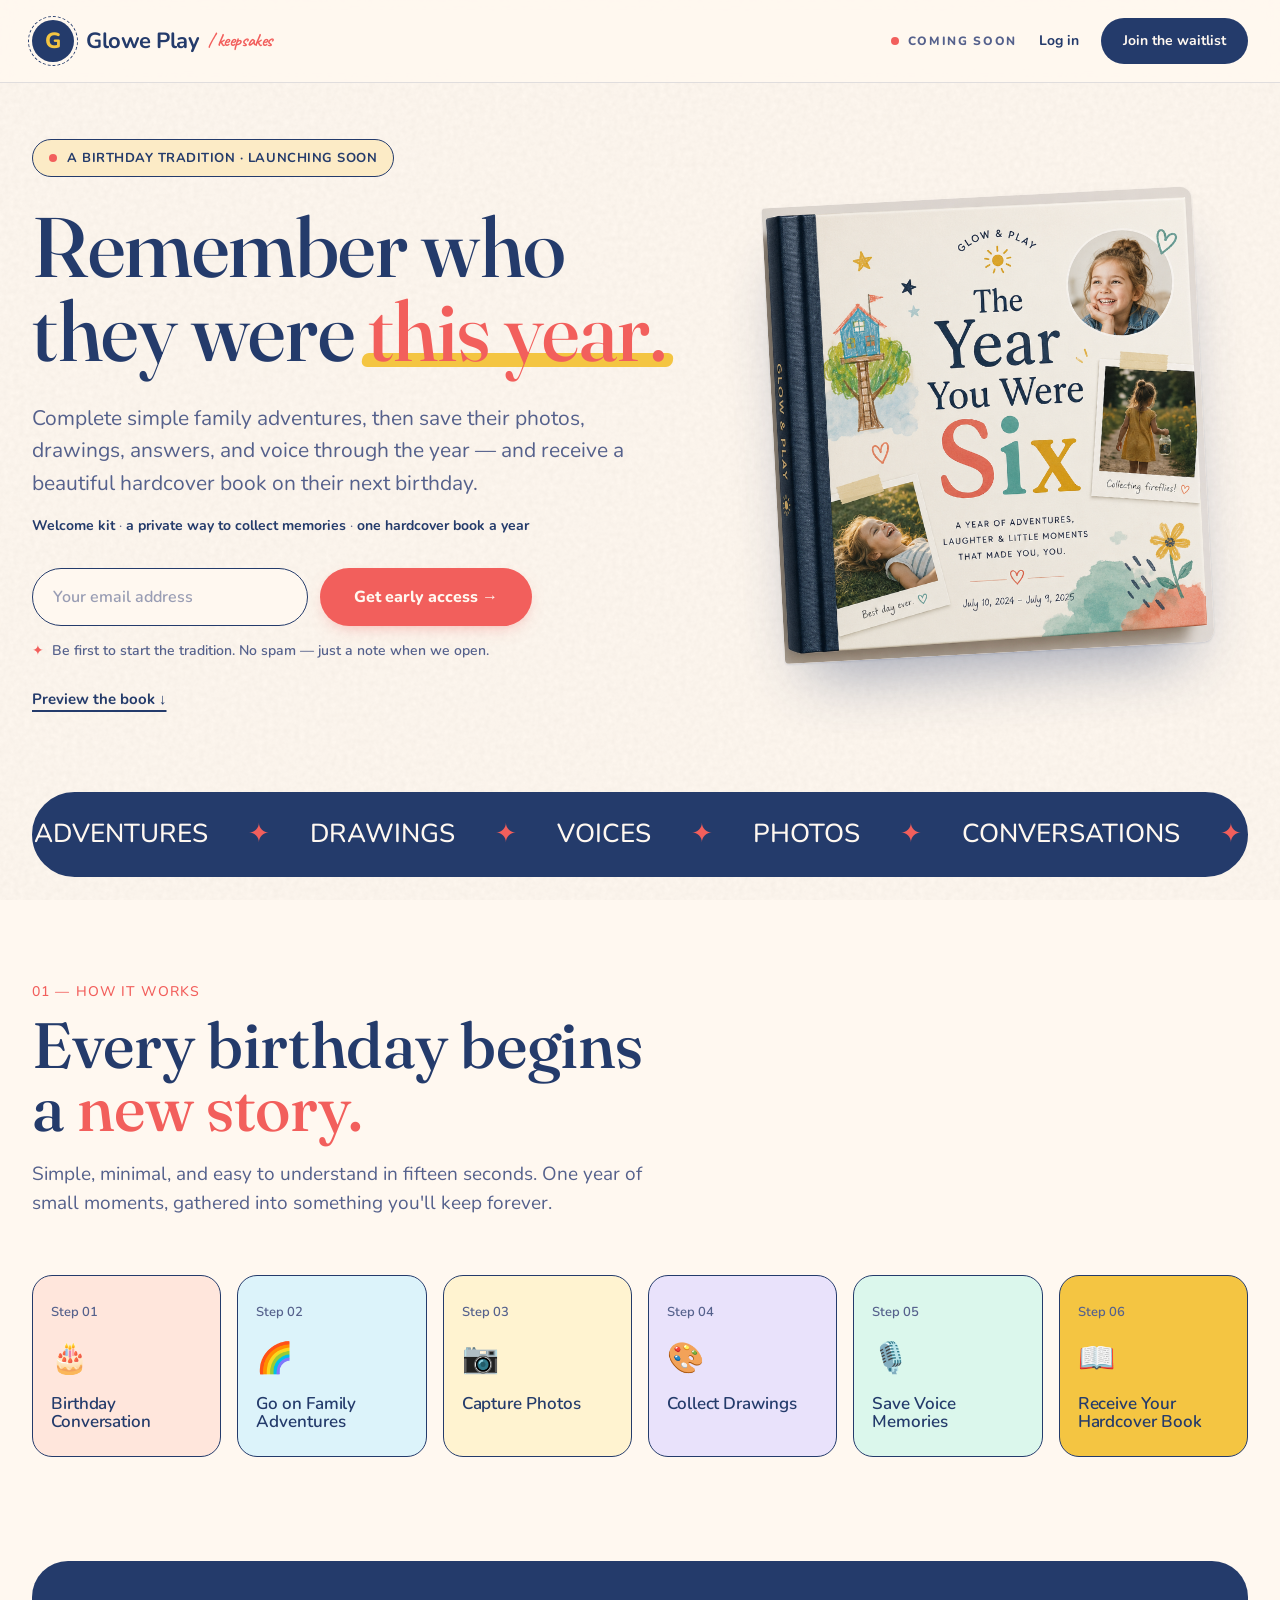
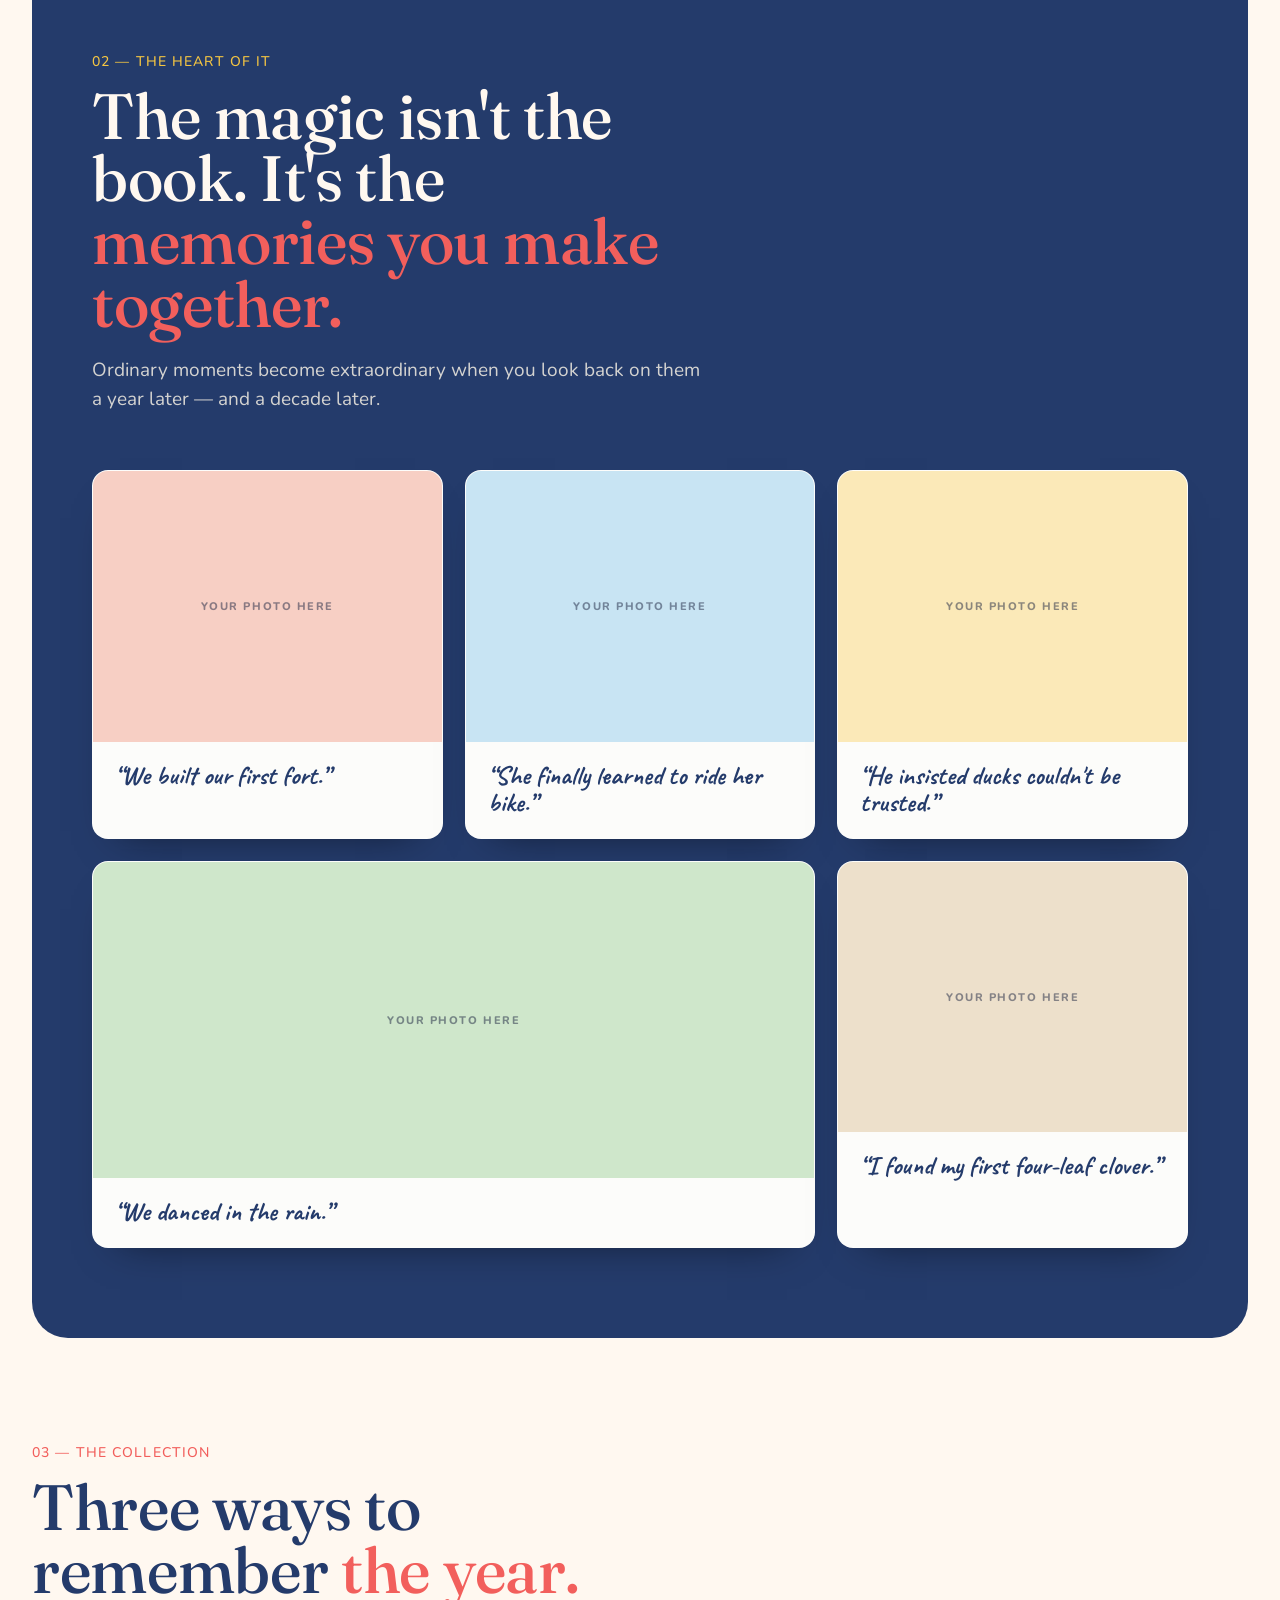
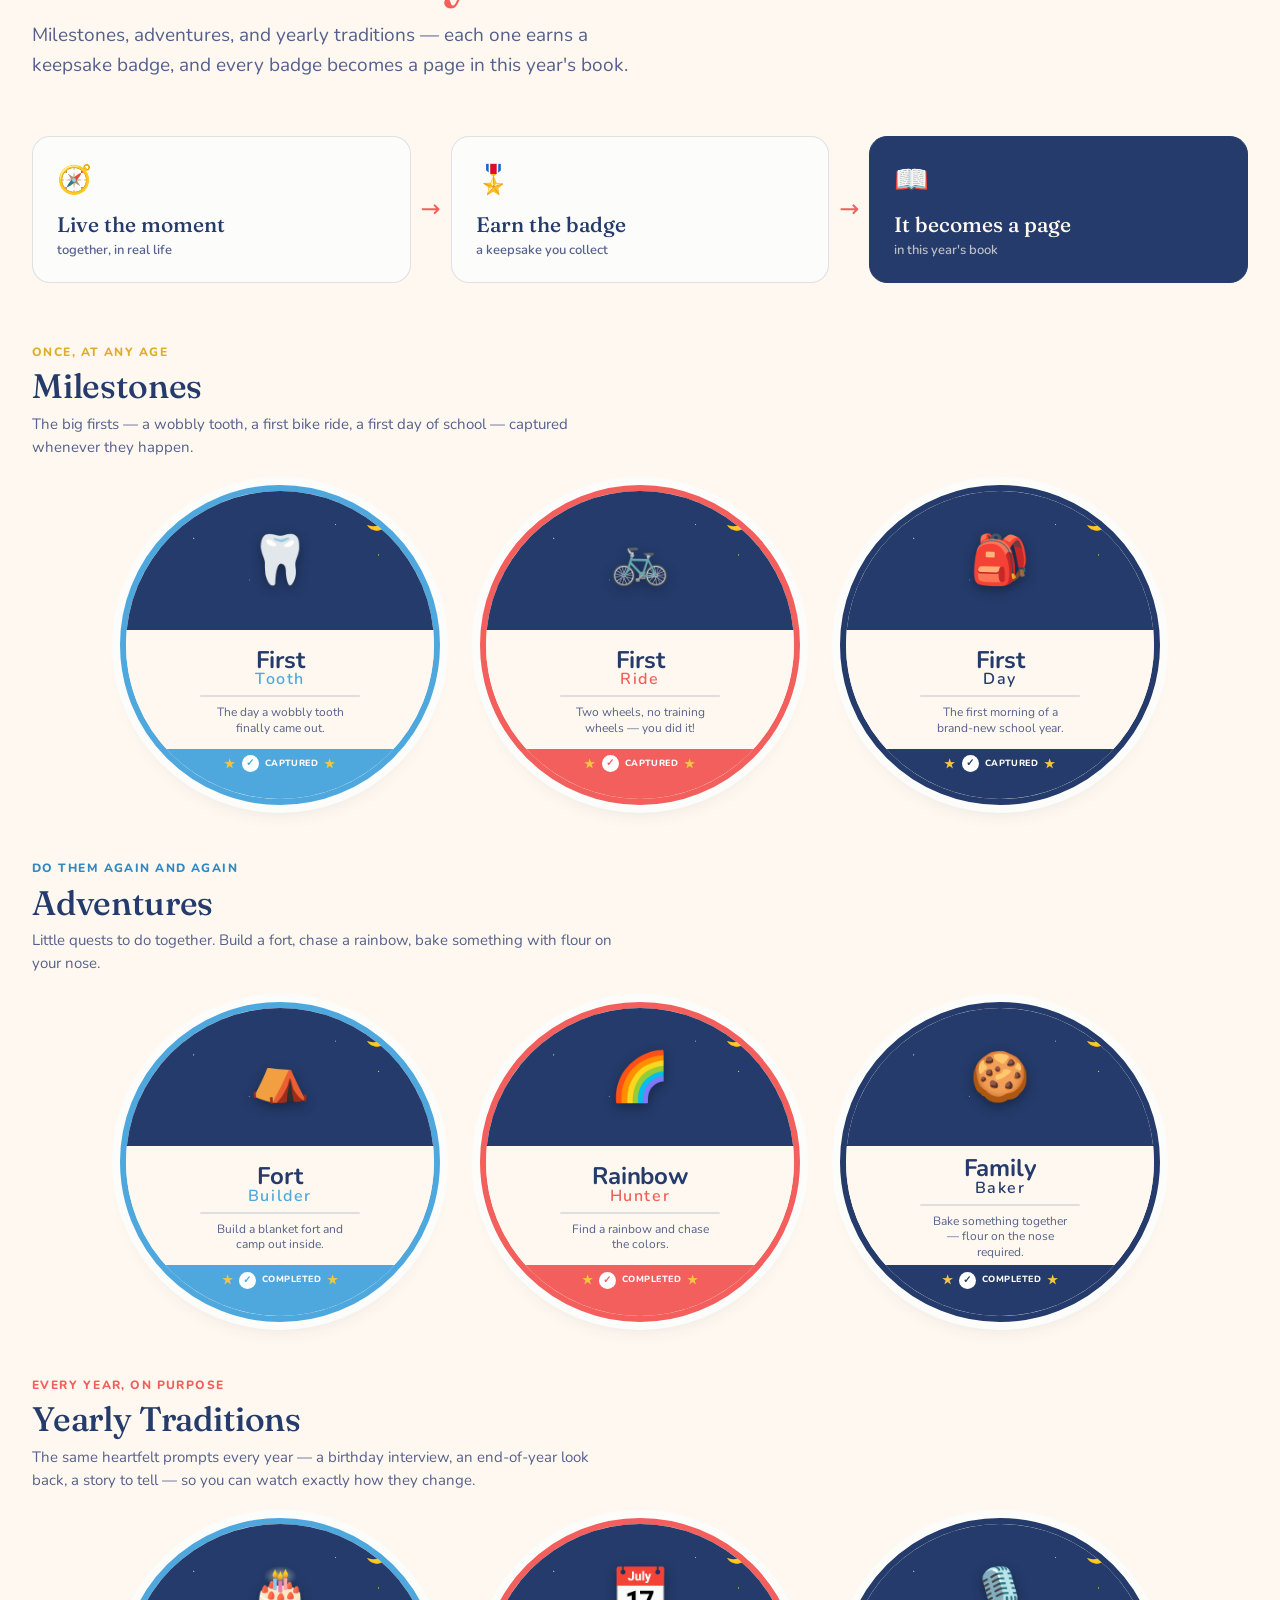
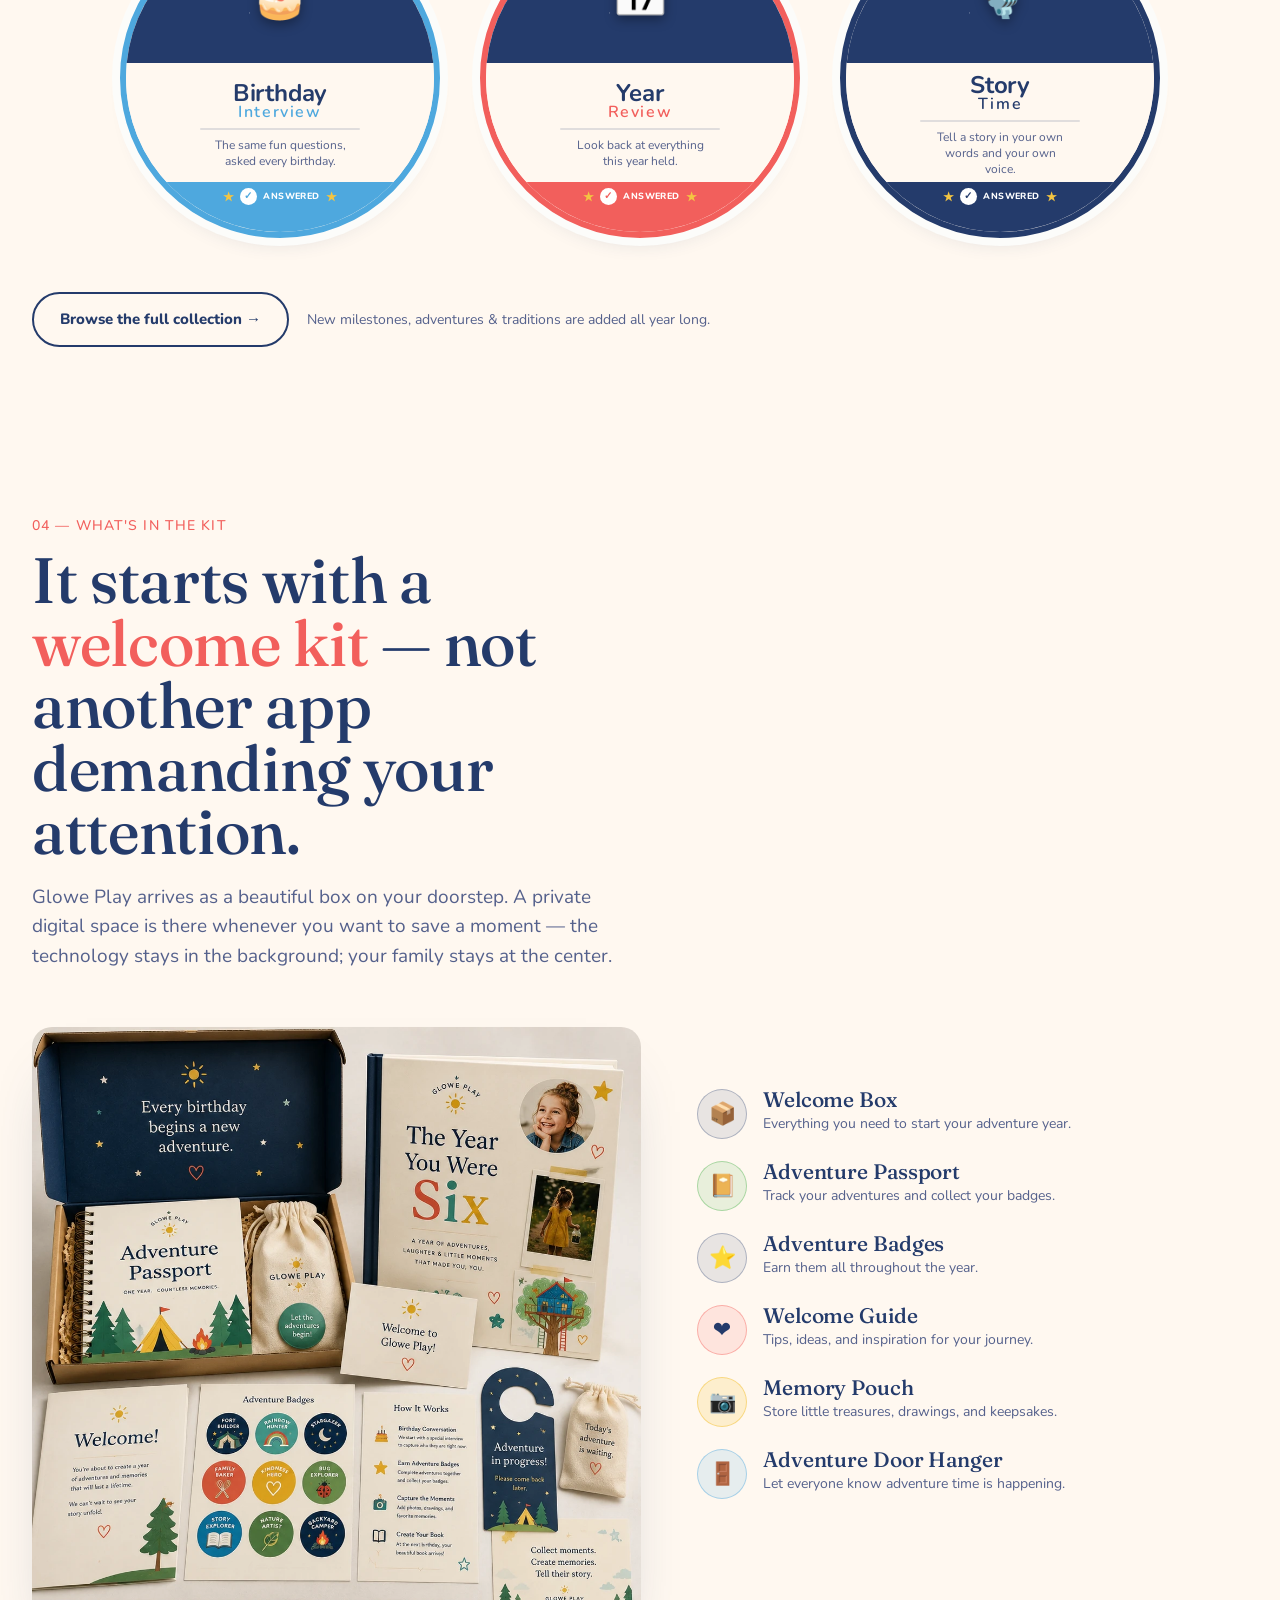
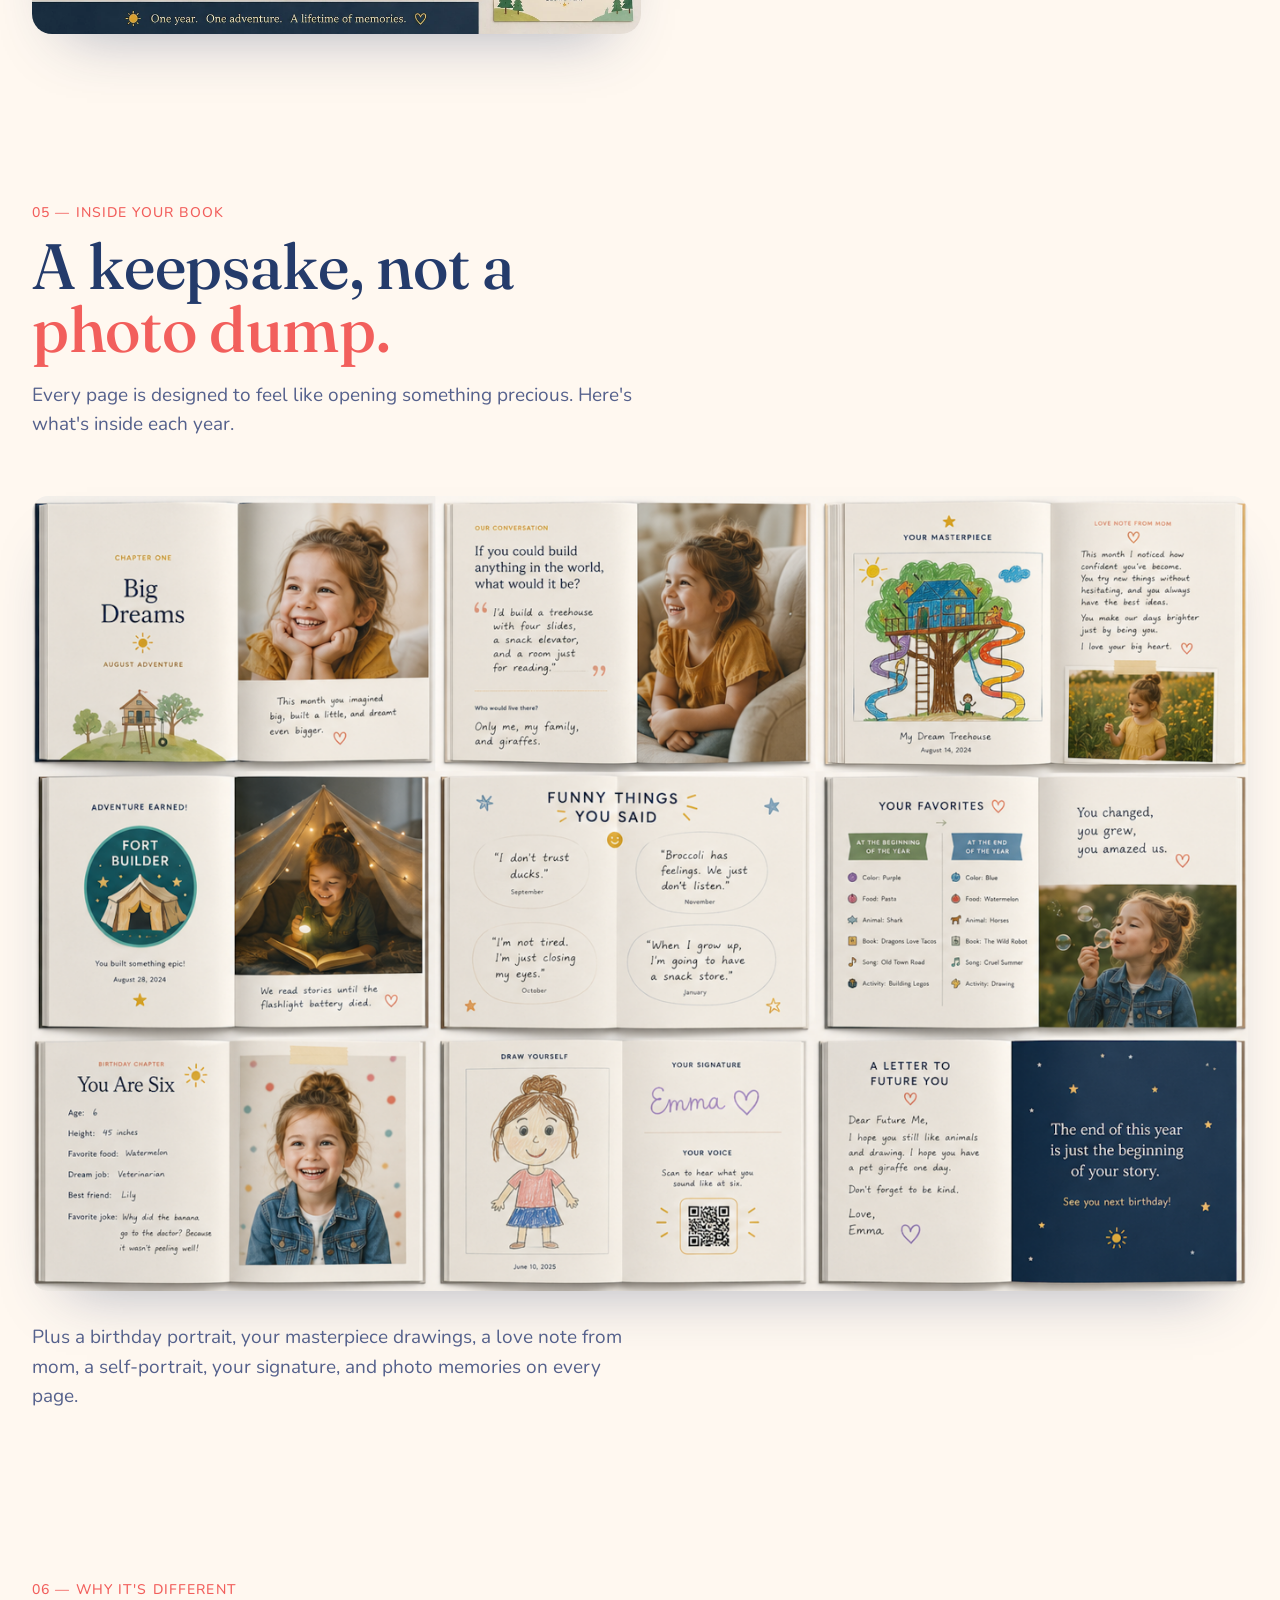
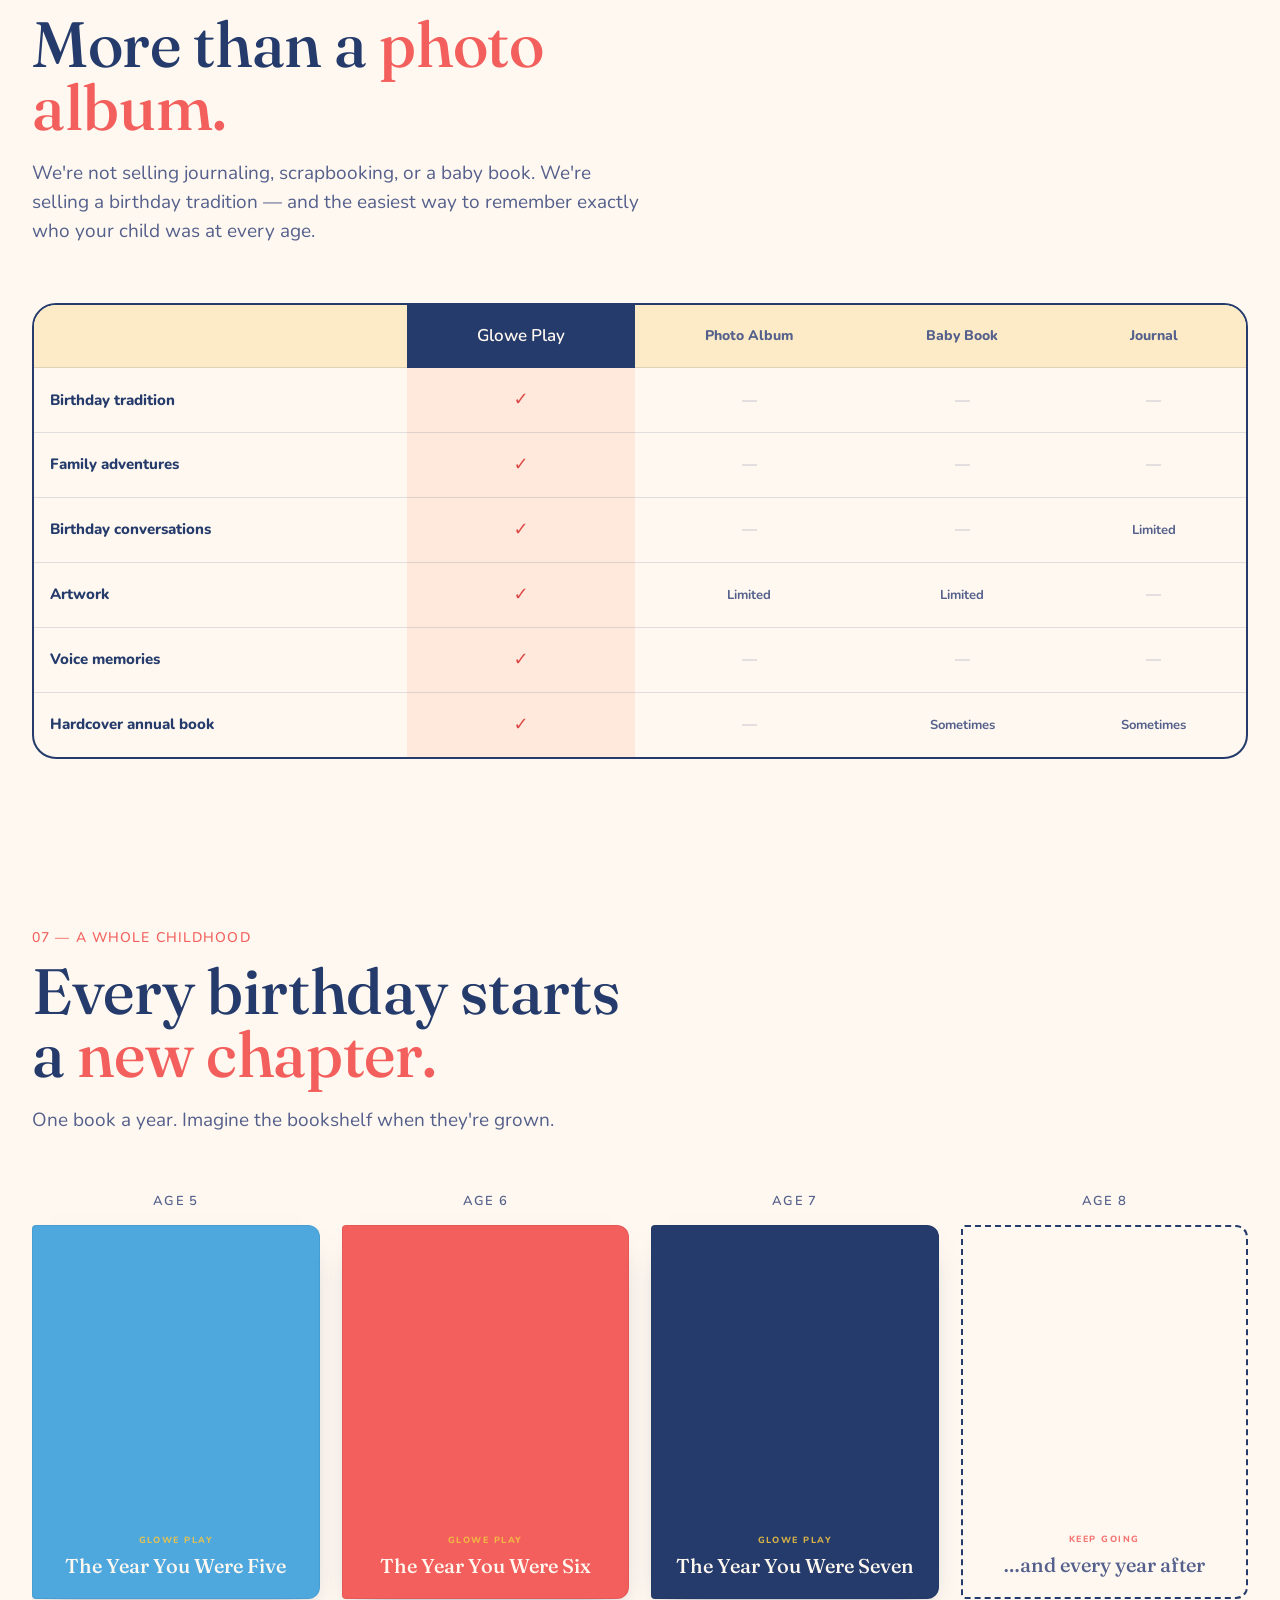
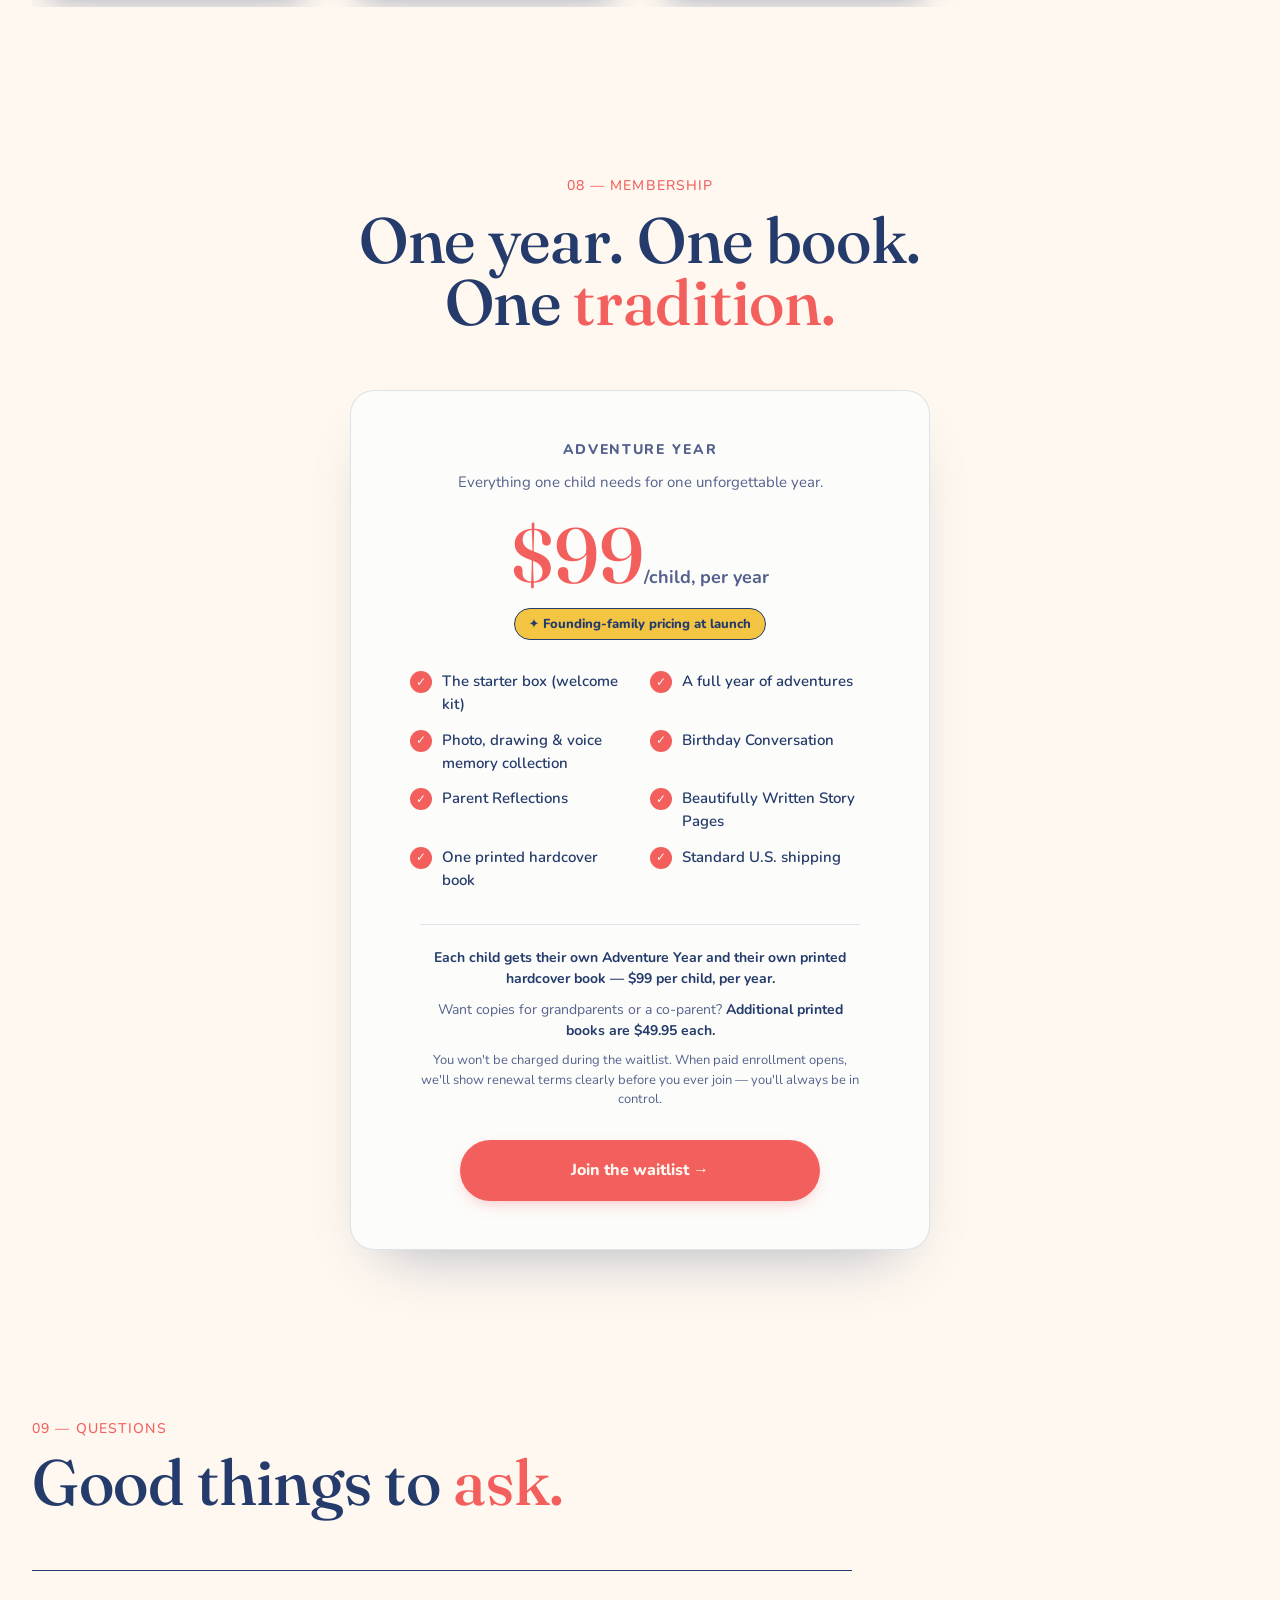
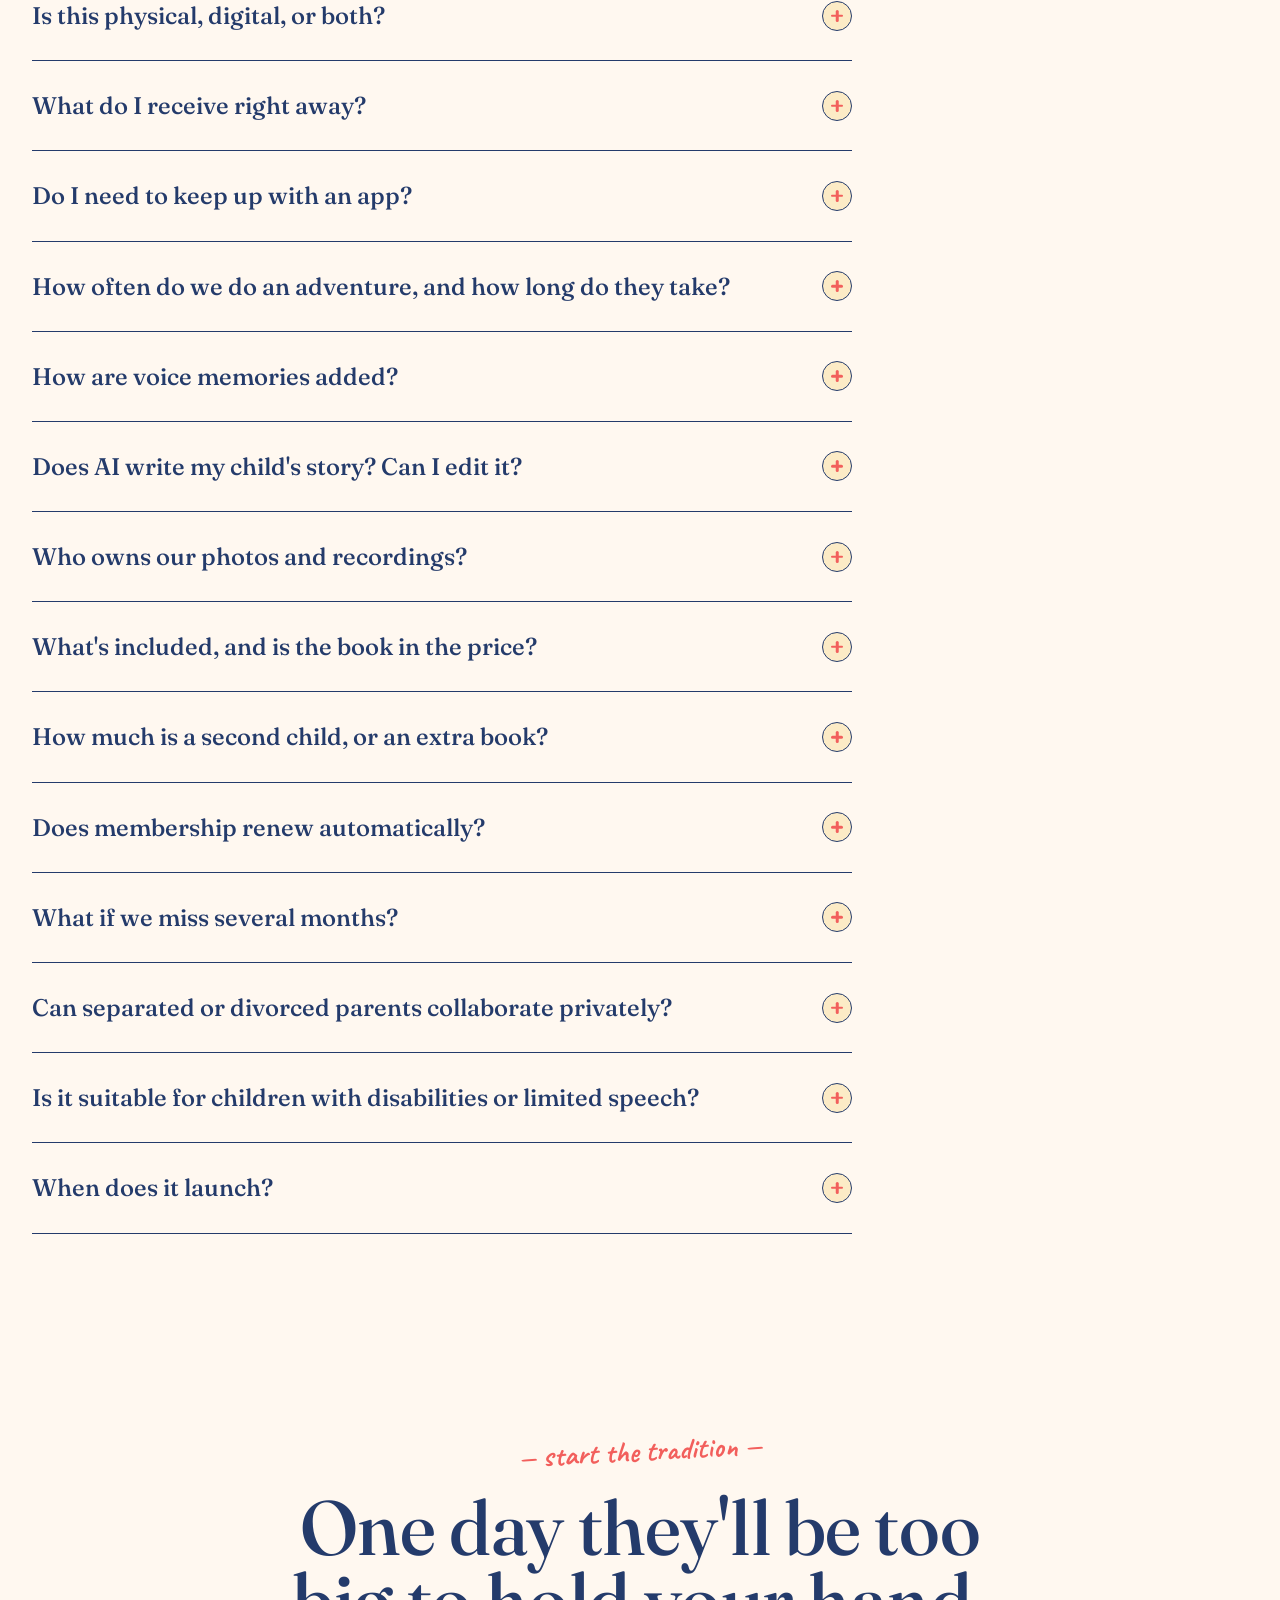
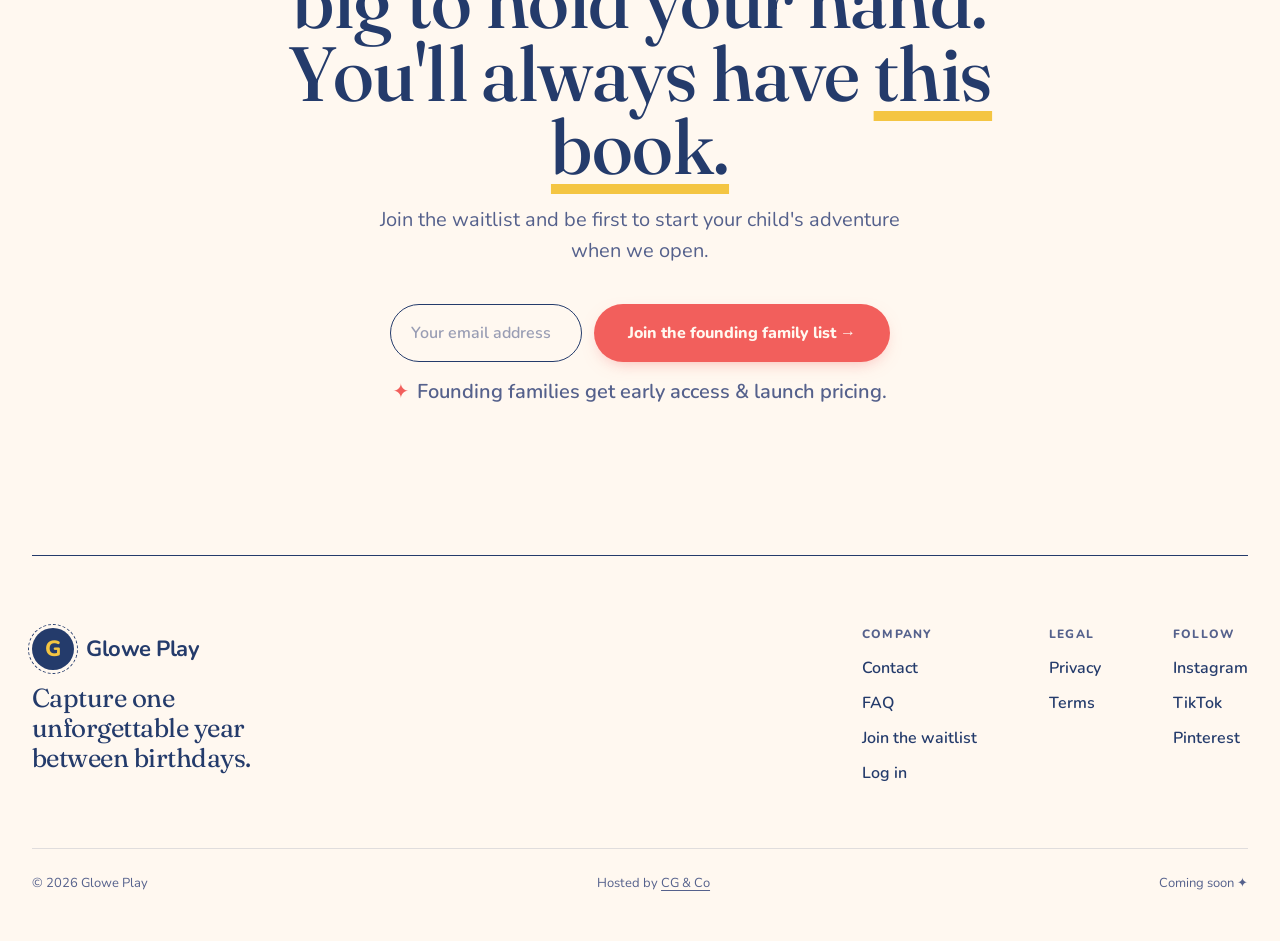
==== index.html @ c397d84c "Badges: 3 art states (not started / in progress / completed) The generated art has "Completed" baked" ====
<!DOCTYPE html>
<html lang="en">
<head>
<meta charset="UTF-8" />
<meta name="viewport" content="width=device-width, initial-scale=1.0" />
<title>Glowe Play — Remember Who They Were This Year</title>
<meta name="description" content="From one birthday to the next, complete meaningful family adventures, capture everyday moments, and receive a beautiful hardcover book celebrating the year they were six, seven, eight… Coming soon." />
<link rel="icon" href="favicon.svg" type="image/svg+xml" />
<link rel="preconnect" href="https://fonts.googleapis.com">
<link rel="preconnect" href="https://fonts.gstatic.com" crossorigin>
<link href="https://fonts.googleapis.com/css2?family=Fraunces:ital,opsz,wght@0,9..144,400;0,9..144,500;0,9..144,600;1,9..144,400;1,9..144,500&family=Nunito:wght@400;600;700;800&family=Caveat:wght@600;700&display=swap" rel="stylesheet">
<link rel="stylesheet" href="styles.css?v=7" />
</head>
<body>

<!-- NAV -->
<nav>
  <div class="nav-inner">
    <div class="logo">
      <a href="#top">
        <div class="logo-mark">G</div>
        Glowe Play <span class="tag">/ keepsakes</span>
      </a>
    </div>
    <div class="nav-right">
      <span class="nav-soon">Coming Soon</span>
      <a href="login.html" class="nav-login">Log in</a>
      <a href="#waitlist" class="nav-cta">Join the waitlist</a>
    </div>
  </div>
</nav>

<span id="top"></span>

<div class="wrap">

  <!-- HERO -->
  <header class="hero">
    <div class="hero-grid">
      <div>
        <span class="hero-eyebrow">A birthday tradition · Launching soon</span>
        <h1>Remember who they were <span class="glow">this year.</span></h1>
        <p class="hero-sub">Complete simple family adventures, then save their photos, drawings, answers, and voice through the year — and receive a beautiful hardcover book on their next birthday.</p>
        <p class="hero-reassure"><strong>Welcome kit</strong> · <strong>a private way to collect memories</strong> · <strong>one hardcover book a year</strong></p>

        <form class="hero-form" data-waitlist novalidate>
          <label for="hero-email" class="sr-only">Email address</label>
          <input id="hero-email" type="email" name="email" placeholder="Your email address" required autocomplete="email" aria-describedby="hero-email-err" />
          <input type="text" name="hp_company" class="hp" tabindex="-1" autocomplete="off" aria-hidden="true" />
          <button type="submit" class="btn-primary">Get early access →</button>
        </form>
        <p class="form-error" data-error id="hero-email-err" role="alert" hidden>Please enter a valid email address.</p>
        <div class="form-success" data-success><span class="tick">✓</span> You're on the list! We'll send launch details, founding-family pricing, and your early-access invitation when we open.</div>
        <p class="hero-note">Be first to start the tradition. No spam — just a note when we open.</p>

        <a href="#inside" class="btn-secondary">Preview the book ↓</a>
      </div>

      <div class="hero-visual" aria-hidden="true">
        <!-- Drop the real cover at images/book-cover.png and it replaces the CSS book automatically -->
        <img class="book-img" src="images/book-cover.png" width="722" height="766" fetchpriority="high" alt="The Glowe Play hardcover keepsake book, titled 'The Year You Were Six'." onerror="this.remove()" />
        <div class="book">
          <div class="book-spine"><span>Glowe Play</span></div>
          <div class="book-photo">😊</div>
          <span class="doodle d-star">★</span>
          <span class="doodle d-star2">✦</span>
          <span class="doodle d-heart">♥</span>
          <span class="doodle d-heart2">♥</span>
          <span class="doodle d-flower">🌻</span>
          <div class="book-brand">Glowe Play <span class="sun">☀</span></div>
          <div class="book-title">
            <span class="l1">The</span>
            <span class="l2">Year You Were</span>
            <span class="six"><span class="s">S</span><span class="i">i</span><span class="x">x</span></span>
          </div>
          <p class="book-sub">A year of adventures, laughter &amp; little moments that made you, you.</p>
          <div class="book-date">July 10, 2024 – July 9, 2025</div>
        </div>
        <div class="chip chip-1"><span class="dot">🎨</span> First fort drawing</div>
        <div class="chip chip-2 chip-quote">“Ducks can't be trusted.”</div>
        <div class="chip chip-3"><span class="dot">🌈</span> Rainbow Hunter · earned</div>
      </div>
    </div>
  </header>

  <!-- MARQUEE -->
  <div class="marquee">
    <div class="marquee-track">
      <span>ADVENTURES <em class="star">✦</em> DRAWINGS <em class="star">✦</em> VOICES <em class="star">✦</em> PHOTOS <em class="star">✦</em> CONVERSATIONS <em class="star">✦</em> MEMORIES <em class="star">✦</em> </span>
      <span>ADVENTURES <em class="star">✦</em> DRAWINGS <em class="star">✦</em> VOICES <em class="star">✦</em> PHOTOS <em class="star">✦</em> CONVERSATIONS <em class="star">✦</em> MEMORIES <em class="star">✦</em> </span>
    </div>
  </div>

  <!-- HOW IT WORKS -->
  <section class="block" id="how">
    <div class="block-head">
      <span class="section-num">01 — How it works</span>
      <h2>Every birthday begins a <em>new story.</em></h2>
      <p class="section-lead">Simple, minimal, and easy to understand in fifteen seconds. One year of small moments, gathered into something you'll keep forever.</p>
    </div>
    <div class="steps">
      <div class="step reveal"><span class="num"></span><span class="ico">🎂</span><h4>Birthday Conversation</h4></div>
      <div class="step reveal"><span class="num"></span><span class="ico">🌈</span><h4>Go on Family Adventures</h4></div>
      <div class="step reveal"><span class="num"></span><span class="ico">📷</span><h4>Capture Photos</h4></div>
      <div class="step reveal"><span class="num"></span><span class="ico">🎨</span><h4>Collect Drawings</h4></div>
      <div class="step reveal"><span class="num"></span><span class="ico">🎙️</span><h4>Save Voice Memories</h4></div>
      <div class="step reveal"><span class="num"></span><span class="ico">📖</span><h4>Receive Your Hardcover Book</h4></div>
    </div>
  </section>

  <!-- MAGIC / MOMENTS -->
  <section class="block magic">
    <div class="block-head">
      <span class="section-num">02 — The heart of it</span>
      <h2>The magic isn't the book. It's the <em>memories you make together.</em></h2>
      <p class="section-lead">Ordinary moments become extraordinary when you look back on them a year later — and a decade later.</p>
    </div>
    <div class="moments">
      <div class="moment reveal">
        <div class="photo"><span class="ph-label">Your photo here</span></div>
        <div class="caption">“We built our first fort.”</div>
      </div>
      <div class="moment reveal">
        <div class="photo"><span class="ph-label">Your photo here</span></div>
        <div class="caption">“She finally learned to ride her bike.”</div>
      </div>
      <div class="moment reveal">
        <div class="photo"><span class="ph-label">Your photo here</span></div>
        <div class="caption">“He insisted ducks couldn't be trusted.”</div>
      </div>
      <div class="moment wide reveal">
        <div class="photo"><span class="ph-label">Your photo here</span></div>
        <div class="caption">“We danced in the rain.”</div>
      </div>
      <div class="moment reveal">
        <div class="photo"><span class="ph-label">Your photo here</span></div>
        <div class="caption">“I found my first four-leaf clover.”</div>
      </div>
    </div>
  </section>

  <!-- ADVENTURES -->
  <section class="block" id="adventures">
    <div class="block-head">
      <span class="section-num">03 — The collection</span>
      <h2>Three ways to remember <em>the year.</em></h2>
      <p class="section-lead">Milestones, adventures, and yearly traditions — each one earns a keepsake badge, and every badge becomes a page in this year's book.</p>
    </div>

    <div class="adv-flow">
      <div class="flow-step">
        <span class="flow-ico">🧭</span>
        <span class="flow-t">Live the moment</span>
        <span class="flow-s">together, in real life</span>
      </div>
      <span class="flow-arrow">→</span>
      <div class="flow-step">
        <span class="flow-ico">🎖️</span>
        <span class="flow-t">Earn the badge</span>
        <span class="flow-s">a keepsake you collect</span>
      </div>
      <span class="flow-arrow">→</span>
      <div class="flow-step accent">
        <span class="flow-ico">📖</span>
        <span class="flow-t">It becomes a page</span>
        <span class="flow-s">in this year's book</span>
      </div>
    </div>

    <div class="adv-type adv-type--milestone">
      <div class="adv-type-head">
        <span class="adv-type-kicker">Once, at any age</span>
        <h3 class="adv-type-tag">Milestones</h3>
        <p>The big firsts — a wobbly tooth, a first bike ride, a first day of school — captured whenever they happen.</p>
      </div>
      <div class="adv-cards">
      <div class="badge-sticker reveal">
        <div class="bs-cam">📷</div>
        <div class="bs-scene"><span class="moon">🌙</span><span class="bs-emoji">🦷</span></div>
        <div class="bs-info">
          <div class="bs-title"><span class="a">First</span><span class="b">Tooth</span></div>
          <div class="bs-div"></div>
          <p>The day a wobbly tooth finally came out.</p>
        </div>
        <div class="bs-ribbon"><span class="star">★</span><span class="tick">✓</span> Captured <span class="star">★</span></div>
      </div>

      <div class="badge-sticker reveal">
        <div class="bs-cam">📷</div>
        <div class="bs-scene"><span class="moon">🌙</span><span class="bs-emoji">🚲</span></div>
        <div class="bs-info">
          <div class="bs-title"><span class="a">First</span><span class="b">Ride</span></div>
          <div class="bs-div"></div>
          <p>Two wheels, no training wheels — you did it!</p>
        </div>
        <div class="bs-ribbon"><span class="star">★</span><span class="tick">✓</span> Captured <span class="star">★</span></div>
      </div>

      <div class="badge-sticker reveal">
        <div class="bs-cam">📷</div>
        <div class="bs-scene"><span class="moon">🌙</span><span class="bs-emoji">🎒</span></div>
        <div class="bs-info">
          <div class="bs-title"><span class="a">First</span><span class="b">Day</span></div>
          <div class="bs-div"></div>
          <p>The first morning of a brand-new school year.</p>
        </div>
        <div class="bs-ribbon"><span class="star">★</span><span class="tick">✓</span> Captured <span class="star">★</span></div>
      </div>
      </div>
    </div>

    <div class="adv-type adv-type--adventure">
      <div class="adv-type-head">
        <span class="adv-type-kicker">Do them again and again</span>
        <h3 class="adv-type-tag">Adventures</h3>
        <p>Little quests to do together. Build a fort, chase a rainbow, bake something with flour on your nose.</p>
      </div>
      <div class="adv-cards">
      <div class="badge-sticker reveal">
        <div class="bs-cam">📷</div>
        <div class="bs-scene"><span class="moon">🌙</span><span class="bs-emoji">⛺</span></div>
        <div class="bs-info">
          <div class="bs-title"><span class="a">Fort</span><span class="b">Builder</span></div>
          <div class="bs-div"></div>
          <p>Build a blanket fort and camp out inside.</p>
        </div>
        <div class="bs-ribbon"><span class="star">★</span><span class="tick">✓</span> Completed <span class="star">★</span></div>
      </div>

      <div class="badge-sticker reveal">
        <div class="bs-cam">📷</div>
        <div class="bs-scene"><span class="moon">🌙</span><span class="bs-emoji">🌈</span></div>
        <div class="bs-info">
          <div class="bs-title"><span class="a">Rainbow</span><span class="b">Hunter</span></div>
          <div class="bs-div"></div>
          <p>Find a rainbow and chase the colors.</p>
        </div>
        <div class="bs-ribbon"><span class="star">★</span><span class="tick">✓</span> Completed <span class="star">★</span></div>
      </div>

      <div class="badge-sticker reveal">
        <div class="bs-cam">📷</div>
        <div class="bs-scene"><span class="moon">🌙</span><span class="bs-emoji">🍪</span></div>
        <div class="bs-info">
          <div class="bs-title"><span class="a">Family</span><span class="b">Baker</span></div>
          <div class="bs-div"></div>
          <p>Bake something together — flour on the nose required.</p>
        </div>
        <div class="bs-ribbon"><span class="star">★</span><span class="tick">✓</span> Completed <span class="star">★</span></div>
      </div>
      </div>
    </div>

    <div class="adv-type adv-type--tradition">
      <div class="adv-type-head">
        <span class="adv-type-kicker">Every year, on purpose</span>
        <h3 class="adv-type-tag">Yearly Traditions</h3>
        <p>The same heartfelt prompts every year — a birthday interview, an end-of-year look back, a story to tell — so you can watch exactly how they change.</p>
      </div>
      <div class="adv-cards">
      <div class="badge-sticker reveal">
        <div class="bs-cam">📷</div>
        <div class="bs-scene"><span class="moon">🌙</span><span class="bs-emoji">🎂</span></div>
        <div class="bs-info">
          <div class="bs-title"><span class="a">Birthday</span><span class="b">Interview</span></div>
          <div class="bs-div"></div>
          <p>The same fun questions, asked every birthday.</p>
        </div>
        <div class="bs-ribbon"><span class="star">★</span><span class="tick">✓</span> Answered <span class="star">★</span></div>
      </div>

      <div class="badge-sticker reveal">
        <div class="bs-cam">📷</div>
        <div class="bs-scene"><span class="moon">🌙</span><span class="bs-emoji">📅</span></div>
        <div class="bs-info">
          <div class="bs-title"><span class="a">Year</span><span class="b">Review</span></div>
          <div class="bs-div"></div>
          <p>Look back at everything this year held.</p>
        </div>
        <div class="bs-ribbon"><span class="star">★</span><span class="tick">✓</span> Answered <span class="star">★</span></div>
      </div>

      <div class="badge-sticker reveal">
        <div class="bs-cam">📷</div>
        <div class="bs-scene"><span class="moon">🌙</span><span class="bs-emoji">🎙️</span></div>
        <div class="bs-info">
          <div class="bs-title"><span class="a">Story</span><span class="b">Time</span></div>
          <div class="bs-div"></div>
          <p>Tell a story in your own words and your own voice.</p>
        </div>
        <div class="bs-ribbon"><span class="star">★</span><span class="tick">✓</span> Answered <span class="star">★</span></div>
      </div>
      </div>
    </div>

    <div class="adv-more-row">
      <a href="#waitlist" class="btn-outline adv-more">Browse the full collection →</a>
      <span class="adv-more-note">New milestones, adventures &amp; traditions are added all year long.</span>
    </div>
  </section>

  <!-- WHAT'S IN THE KIT -->
  <section class="block" id="kit">
    <div class="block-head">
      <span class="section-num">04 — What's in the kit</span>
      <h2>It starts with a <em>welcome kit</em> — not another app demanding your attention.</h2>
      <p class="section-lead">Glowe Play arrives as a beautiful box on your doorstep. A private digital space is there whenever you want to save a moment — the technology stays in the background; your family stays at the center.</p>
    </div>

    <div class="kit-layout">
      <!-- Drop the real kit photo at images/kit.png to feature it here -->
      <img class="kit-photo" src="images/kit.png" width="1126" height="1122" loading="lazy" alt="The Glowe Play welcome kit — hardcover book, Adventure Passport, badge stickers, memory pouch, door hanger, and welcome cards." onerror="this.remove()" />
      <div class="kit-grid">
        <div class="kit-item reveal">
          <span class="kit-ico navy">📦</span>
          <div><h4>Welcome Box</h4><p>Everything you need to start your adventure year.</p></div>
        </div>
        <div class="kit-item reveal">
          <span class="kit-ico green">📔</span>
          <div><h4>Adventure Passport</h4><p>Track your adventures and collect your badges.</p></div>
        </div>
        <div class="kit-item reveal">
          <span class="kit-ico navy">⭐</span>
          <div><h4>Adventure Badges</h4><p>Earn them all throughout the year.</p></div>
        </div>
        <div class="kit-item reveal">
          <span class="kit-ico red">❤️</span>
          <div><h4>Welcome Guide</h4><p>Tips, ideas, and inspiration for your journey.</p></div>
        </div>
        <div class="kit-item reveal">
          <span class="kit-ico yellow">📷</span>
          <div><h4>Memory Pouch</h4><p>Store little treasures, drawings, and keepsakes.</p></div>
        </div>
        <div class="kit-item reveal">
          <span class="kit-ico blue">🚪</span>
          <div><h4>Adventure Door Hanger</h4><p>Let everyone know adventure time is happening.</p></div>
        </div>
        <div class="kit-item reveal">
          <span class="kit-ico teal">✉️</span>
          <div><h4>Surprise Extras</h4><p>Fun goodies to make each adventure extra special.</p></div>
        </div>
      </div>
    </div>
  </section>

  <!-- INSIDE THE BOOK -->
  <section class="block" id="inside">
    <div class="block-head">
      <span class="section-num">05 — Inside your book</span>
      <h2>A keepsake, not a <em>photo dump.</em></h2>
      <p class="section-lead">Every page is designed to feel like opening something precious. Here's what's inside each year.</p>
    </div>
    <!-- Real interior spreads (images/book-inside.png); falls back to the previews below -->
    <img class="spreads-img" src="images/book-inside.png" width="2758" height="1804" loading="lazy" alt="A selection of interior spreads from a Glowe Play keepsake book — a birthday chapter, an interview, artwork, favorite things, and a letter to future you." onerror="this.remove()" />
    <div class="spreads">

      <article class="pg reveal">
        <span class="pg-kicker">Chapter · August Adventure</span>
        <h4 class="pg-serif">Big Dreams</h4>
        <span class="pg-sun">☀</span>
        <p class="pg-hand">"This month you imagined big, built a little, and dreamt even bigger." <span class="h">♥</span></p>
      </article>

      <article class="pg reveal">
        <span class="pg-kicker">Our conversation</span>
        <p class="pg-q">If you could build anything in the world, what would it be?</p>
        <p class="pg-a">“I'd build a treehouse with four slides, a snack elevator, and a room just for reading.”</p>
      </article>

      <article class="pg reveal">
        <span class="pg-kicker coral">Birthday chapter</span>
        <h4 class="pg-serif">You Are Six</h4>
        <ul class="stats">
          <li><b>Age</b> · 6</li>
          <li><b>Height</b> · 45 inches</li>
          <li><b>Dream job</b> · Veterinarian</li>
          <li><b>Best friend</b> · Lily</li>
        </ul>
      </article>

      <article class="pg pg-badge reveal">
        <span class="pg-kicker">Adventure earned!</span>
        <div class="mini-badge">⛺</div>
        <h4 class="pg-serif sm">Fort Builder</h4>
        <p class="pg-hand" style="margin-top:6px;">You built something epic!</p>
      </article>

      <article class="pg reveal">
        <h4 class="pg-serif sm">Funny Things You Said</h4>
        <div class="bubbles">
          <span class="bubble">“I don't trust ducks.”</span>
          <span class="bubble">“Broccoli has feelings.”</span>
          <span class="bubble">“I'm going to open a snack store.”</span>
        </div>
      </article>

      <article class="pg reveal">
        <h4 class="pg-serif sm">Your Favorites</h4>
        <div class="fav-cols">
          <div>
            <span class="tagg green">Start of year</span>
            <ul><li>🎨 Purple</li><li>🍝 Pasta</li><li>🦈 Shark</li></ul>
          </div>
          <div>
            <span class="tagg blue">End of year</span>
            <ul><li>🎨 Blue</li><li>🍉 Watermelon</li><li>🐴 Horses</li></ul>
          </div>
        </div>
      </article>

      <article class="pg pg-voice reveal">
        <span class="pg-kicker">Your voice</span>
        <div class="qr"></div>
        <p>Scan to hear what you sounded like at six.</p>
      </article>

      <article class="pg pg-navy reveal">
        <span class="pg-kicker gold">A letter to future you</span>
        <p class="pg-letter">"The end of this year is just the beginning of your story."</p>
        <span class="pg-see">See you next birthday! ✦</span>
      </article>

    </div>
    <p class="section-lead" style="margin-top:32px;">Plus a birthday portrait, your masterpiece drawings, a love note from mom, a self-portrait, your signature, and photo memories on every page.</p>
  </section>

  <!-- COMPARISON -->
  <section class="block" id="compare">
    <div class="block-head">
      <span class="section-num">06 — Why it's different</span>
      <h2>More than a <em>photo album.</em></h2>
      <p class="section-lead">We're not selling journaling, scrapbooking, or a baby book. We're selling a birthday tradition — and the easiest way to remember exactly who your child was at every age.</p>
    </div>
    <div class="compare-wrap">
      <table class="compare">
        <thead>
          <tr>
            <th></th>
            <th class="us">Glowe Play</th>
            <th>Photo Album</th>
            <th>Baby Book</th>
            <th>Journal</th>
          </tr>
        </thead>
        <tbody>
          <tr><th>Birthday tradition</th><td class="us yes">✓</td><td class="no">—</td><td class="no">—</td><td class="no">—</td></tr>
          <tr><th>Family adventures</th><td class="us yes">✓</td><td class="no">—</td><td class="no">—</td><td class="no">—</td></tr>
          <tr><th>Birthday conversations</th><td class="us yes">✓</td><td class="no">—</td><td class="no">—</td><td class="ltd">Limited</td></tr>
          <tr><th>Artwork</th><td class="us yes">✓</td><td class="ltd">Limited</td><td class="ltd">Limited</td><td class="no">—</td></tr>
          <tr><th>Voice memories</th><td class="us yes">✓</td><td class="no">—</td><td class="no">—</td><td class="no">—</td></tr>
          <tr><th>Hardcover annual book</th><td class="us yes">✓</td><td class="no">—</td><td class="ltd">Sometimes</td><td class="ltd">Sometimes</td></tr>
        </tbody>
      </table>
    </div>
  </section>

  <!-- CHAPTERS -->
  <section class="block" id="chapters">
    <div class="block-head">
      <span class="section-num">07 — A whole childhood</span>
      <h2>Every birthday starts a <em>new chapter.</em></h2>
      <p class="section-lead">One book a year. Imagine the bookshelf when they're grown.</p>
    </div>
    <div class="chapter-row">
      <div class="chapter reveal">
        <div class="age">Age 5</div>
        <div class="mini-book"><span class="lbl">Glowe Play</span><span class="t">The Year You Were Five</span></div>
      </div>
      <div class="chapter reveal">
        <div class="age">Age 6</div>
        <div class="mini-book"><span class="lbl">Glowe Play</span><span class="t">The Year You Were Six</span></div>
      </div>
      <div class="chapter reveal">
        <div class="age">Age 7</div>
        <div class="mini-book"><span class="lbl">Glowe Play</span><span class="t">The Year You Were Seven</span></div>
      </div>
      <div class="chapter future reveal">
        <div class="age">Age 8</div>
        <div class="mini-book"><span class="lbl">Keep going</span><span class="t">…and every year after</span></div>
      </div>
    </div>
  </section>

  <!-- PRICING -->
  <section class="block" id="pricing">
    <div class="block-head" style="text-align:center; margin-left:auto; margin-right:auto;">
      <span class="section-num" style="text-align:center;">08 — Membership</span>
      <h2 style="margin-left:auto; margin-right:auto;">One year. One book. One <em>tradition.</em></h2>
    </div>
    <div class="pricing-card">
      <div class="tier">Adventure Year</div>
      <p class="tier-sub">Everything one child needs for one unforgettable year.</p>
      <div class="price">$99<span>/child, per year</span></div>
      <div class="price-note">✦ Founding-family pricing at launch</div>
      <ul class="includes">
        <li><span class="check">✓</span> The starter box (welcome kit)</li>
        <li><span class="check">✓</span> A full year of adventures</li>
        <li><span class="check">✓</span> Photo, drawing &amp; voice memory collection</li>
        <li><span class="check">✓</span> Birthday Conversation</li>
        <li><span class="check">✓</span> Parent Reflections</li>
        <li><span class="check">✓</span> Beautifully Written Story Pages</li>
        <li><span class="check">✓</span> One printed hardcover book</li>
        <li><span class="check">✓</span> Standard U.S. shipping</li>
      </ul>
      <div class="price-fine">
        <p><strong>Each child gets their own Adventure Year and their own printed hardcover book — $99 per child, per year.</strong></p>
        <p>Want copies for grandparents or a co-parent? <strong>Additional printed books are $49.95 each.</strong></p>
        <p class="renew-note">You won't be charged during the waitlist. When paid enrollment opens, we'll show renewal terms clearly before you ever join — you'll always be in control.</p>
      </div>
      <a href="#waitlist" class="btn-primary">Join the waitlist →</a>
    </div>
  </section>

  <!-- FAQ -->
  <section class="block" id="faq">
    <div class="block-head">
      <span class="section-num">09 — Questions</span>
      <h2>Good things to <em>ask.</em></h2>
    </div>
    <div class="faq-list">
      <details class="faq-item">
        <summary>Is this physical, digital, or both?<span class="plus"></span></summary>
        <div class="answer">Both — and the physical part leads. It starts with a welcome kit on your doorstep. A simple, private digital space lets you save photos, drawings, answers, and voice memories through the year. At your child's next birthday, it all becomes a hardcover book.</div>
      </details>
      <details class="faq-item">
        <summary>What do I receive right away?<span class="plus"></span></summary>
        <div class="answer">Your welcome kit ships to your door — the Adventure Passport, badge stickers, memory pouch, door hanger, welcome guide, and a few surprise extras. Everything you need to begin on day one.</div>
      </details>
      <details class="faq-item">
        <summary>Do I need to keep up with an app?<span class="plus"></span></summary>
        <div class="answer">No. There's a private digital space you open only when you want to save a moment — the technology stays in the background; your family stays at the center.</div>
      </details>
      <details class="faq-item">
        <summary>How often do we do an adventure, and how long do they take?<span class="plus"></span></summary>
        <div class="answer">As often as you like — there's no schedule and no pressure. Most adventures take minutes, not hours: a rainbow hunt, a batch of cookies, a bedtime question. The point is time together, not a big production.</div>
      </details>
      <details class="faq-item">
        <summary>How are voice memories added?<span class="plus"></span></summary>
        <div class="answer">Right from your phone in the private digital space — tap record and it's saved to your child's year. A QR code in the finished book plays it back, so you can hear exactly how they sounded that year.</div>
      </details>
      <details class="faq-item">
        <summary>Does AI write my child's story? Can I edit it?<span class="plus"></span></summary>
        <div class="answer">No. Glowe Play is hand-curated, not automated. Your book is built from your family's own words, photos, and drawings — the real things your child said and made. You review and approve everything before it's printed.</div>
      </details>
      <details class="faq-item">
        <summary>Who owns our photos and recordings?<span class="plus"></span></summary>
        <div class="answer">You do. Your family's memories belong to your family — private by default, never sold, and yours to export or delete anytime. Our privacy policy will spell this out in full before we start collecting anything.</div>
      </details>
      <details class="faq-item">
        <summary>What's included, and is the book in the price?<span class="plus"></span></summary>
        <div class="answer">Yes. It's <strong>$99 per child, per year</strong>, and that includes the starter box (welcome kit), a full year of adventures and memory collection, one printed hardcover book, and standard U.S. shipping.</div>
      </details>
      <details class="faq-item">
        <summary>How much is a second child, or an extra book?<span class="plus"></span></summary>
        <div class="answer">Each child gets their own Adventure Year, their own adventures, and their own hardcover book at <strong>$99 per child, per year</strong> — so every kid ends up with a shelf that's truly theirs. Want extra copies for grandparents or a co-parent? Additional printed books are <strong>$49.95 each</strong>.</div>
      </details>
      <details class="faq-item">
        <summary>Does membership renew automatically?<span class="plus"></span></summary>
        <div class="answer">Paid enrollment isn't open yet, so no one is charged during the waitlist. When enrollment opens, we'll show renewal terms clearly before you ever join — you'll always be in control.</div>
      </details>
      <details class="faq-item">
        <summary>What if we miss several months?<span class="plus"></span></summary>
        <div class="answer">No problem, and no penalty. Your book celebrates what you actually did — a lighter year is still a beautiful book. You can pick right back up whenever life allows.</div>
      </details>
      <details class="faq-item">
        <summary>Can separated or divorced parents collaborate privately?<span class="plus"></span></summary>
        <div class="answer">Yes. You control who's invited to your child's year — grandparents, co-parents, anyone you choose — and collaboration can stay private between households.</div>
      </details>
      <details class="faq-item">
        <summary>Is it suitable for children with disabilities or limited speech?<span class="plus"></span></summary>
        <div class="answer">Yes. A child's year can be captured through photos, drawings, favorite things, and a parent's own reflections — never dependent on speech. Every child's story deserves to be told.</div>
      </details>
      <details class="faq-item">
        <summary>When does it launch?<span class="plus"></span></summary>
        <div class="answer">We haven't set a public date yet. Join the waitlist and founding families will be the first to hear — with early access and launch pricing.</div>
      </details>
    </div>
  </section>

  <!-- FINAL CTA -->
  <section class="final" id="waitlist">
    <span class="marker">— start the tradition —</span>
    <h2>One day they'll be too big to hold your hand. You'll always have <span class="underline">this book.</span></h2>
    <p>Join the waitlist and be first to start your child's adventure when we open.</p>
    <form class="hero-form" data-waitlist novalidate>
      <label for="cta-email" class="sr-only">Email address</label>
      <input id="cta-email" type="email" name="email" placeholder="Your email address" required autocomplete="email" aria-describedby="cta-email-err" />
      <input type="text" name="hp_company" class="hp" tabindex="-1" autocomplete="off" aria-hidden="true" />
      <button type="submit" class="btn-primary">Join the founding family list →</button>
    </form>
    <p class="form-error" data-error id="cta-email-err" role="alert" hidden>Please enter a valid email address.</p>
    <div class="form-success" data-success><span class="tick">✓</span> You're on the list! We'll send launch details, founding-family pricing, and your early-access invitation when we open.</div>
    <p class="hero-note">Founding families get early access &amp; launch pricing.</p>
  </section>

  <!-- FOOTER -->
  <footer>
    <div class="footer-top">
      <div class="footer-brand">
        <div class="logo">
          <div class="logo-mark">G</div>
          Glowe Play
        </div>
        <p class="footer-tagline">Capture one unforgettable year between birthdays.</p>
      </div>
      <div class="footer-cols">
        <div>
          <h4>Company</h4>
          <a href="mailto:hello@gloweplay.com">Contact</a>
          <a href="#faq">FAQ</a>
          <a href="#waitlist">Join the waitlist</a>
          <a href="login.html">Log in</a>
        </div>
        <div>
          <h4>Legal</h4>
          <a href="privacy.html">Privacy</a>
          <a href="terms.html">Terms</a>
        </div>
        <div>
          <h4>Follow</h4>
          <a href="#">Instagram</a>
          <a href="#">TikTok</a>
          <a href="#">Pinterest</a>
        </div>
      </div>
    </div>
    <div class="footer-bottom">
      <span>© 2026 Glowe Play</span>
      <span>Hosted by <a href="https://cg-co.com" target="_blank" rel="noopener noreferrer">CG &amp; Co</a></span>
      <span>Coming soon ✦</span>
    </div>
  </footer>

</div>

<script>
  // ── Waitlist forms ────────────────────────────────────────────────
  // REQUIRED BEFORE LAUNCH: set WAITLIST_ENDPOINT to a real endpoint that
  // stores the email (Formspree/Mailchimp/ConvertKit/Klaviyo/serverless).
  // While it is empty, the form does NOT collect anything — it shows an
  // error instead of a false success, so no lead is silently lost.
  var WAITLIST_ENDPOINT = ''; // e.g. 'https://formspree.io/f/xxxxxxx'

  var EMAIL_RE = /^[^\s@]+@[^\s@]+\.[^\s@]+$/;

  // Privacy-conscious event tracking. Sends only the event name + a location
  // label (hero/cta) — never the email or any personal data. Works with
  // Plausible, GA4 (gtag), or a dataLayer if present; otherwise no-ops.
  function track(event, props) {
    props = props || {};
    try {
      if (window.plausible) window.plausible(event, { props: props });
      if (window.gtag) window.gtag('event', event, props);
      if (window.dataLayer) window.dataLayer.push(Object.assign({ event: event }, props));
    } catch (e) {}
  }

  document.querySelectorAll('form[data-waitlist]').forEach(function (form) {
    var input = form.querySelector('input[type="email"]');
    var honeypot = form.querySelector('input.hp');
    var button = form.querySelector('button[type="submit"]');
    var wrap = form.parentElement;
    var errorEl = wrap.querySelector('[data-error]');
    var successEl = wrap.querySelector('[data-success]');
    var buttonLabel = button ? button.textContent : '';
    var where = form.closest('.final') ? 'cta' : 'hero';
    var started = false;
    input.addEventListener('focus', function () {
      if (!started) { started = true; track('waitlist_form_start', { location: where }); }
    });

    function showError(msg) {
      if (errorEl) { errorEl.textContent = msg; errorEl.hidden = false; }
      input.setAttribute('aria-invalid', 'true');
      input.focus();
    }
    function clearError() {
      if (errorEl) errorEl.hidden = true;
      input.removeAttribute('aria-invalid');
    }
    input.addEventListener('input', clearError);

    form.addEventListener('submit', function (e) {
      e.preventDefault();
      clearError();

      // Silently accept bot submissions (honeypot) without doing anything.
      if (honeypot && honeypot.value) return;

      var email = (input.value || '').trim();
      if (!EMAIL_RE.test(email)) {
        showError('Please enter a valid email address.');
        track('waitlist_submit_invalid', { location: where });
        return;
      }

      // No endpoint configured yet — fail loudly rather than fake success.
      if (!WAITLIST_ENDPOINT) {
        showError('Sign-ups aren’t open just yet. Please check back soon!');
        return;
      }

      button.disabled = true;
      button.textContent = 'Joining…';
      track('waitlist_submit', { location: where });

      fetch(WAITLIST_ENDPOINT, {
        method: 'POST',
        headers: { 'Content-Type': 'application/json', 'Accept': 'application/json' },
        body: JSON.stringify({ email: email, source: 'waitlist' })
      })
        .then(function (res) {
          if (!res.ok) throw new Error('bad status ' + res.status);
          form.hidden = true;
          if (successEl) successEl.classList.add('show');
          track('waitlist_submit_success', { location: where });
        })
        .catch(function () {
          button.disabled = false;
          button.textContent = buttonLabel;
          showError('Something went wrong — please try again.');
          track('waitlist_submit_error', { location: where });
        });
    });
  });

  // Reveal on scroll.
  var io = new IntersectionObserver(function (entries) {
    entries.forEach(function (entry) {
      if (entry.isIntersecting) {
        entry.target.classList.add('in');
        io.unobserve(entry.target);
      }
    });
  }, { threshold: 0.14 });
  document.querySelectorAll('.reveal').forEach(function (el) { io.observe(el); });
</script>

</body>
</html>
---- styles.css ----
:root {
    /* Glowe Play — Brand Guide v1.0 palette */
    --cream: #FFF8F0;       /* Warm Cream */
    --cream-deep: #FCEBC6;  /* soft sunshine tint */
    --white: #FCFCFA;       /* Soft White */
    --ink: #243B6B;         /* Navy */
    --ink-soft: #55618C;    /* muted navy — secondary text */
    --charcoal: #333333;    /* Charcoal */
    --coral: #F25F5C;       /* Adventure Red */
    --coral-deep: #DC4A47;
    --bay: #4EA8DE;         /* Sky Blue */
    --bay-deep: #2E8AC4;
    --sun: #F4C542;         /* Sunshine Yellow */
    --sun-deep: #E0AC2A;
    --plum: #243B6B;        /* deprecated → Navy (no purple in palette) */
    --pink: #F7857F;        /* light Adventure Red */
    --mint: #5CB85C;        /* Leaf Green */
    --line: rgba(36, 59, 107, 0.14);
  }

  * { box-sizing: border-box; margin: 0; padding: 0; }
  html { scroll-behavior: smooth; }

  body {
    font-family: 'Nunito', system-ui, sans-serif;
    background: var(--cream);
    color: var(--ink);
    line-height: 1.55;
    font-size: 17px;
    overflow-x: hidden;
  }

  body::before {
    content: '';
    position: fixed;
    inset: 0;
    pointer-events: none;
    z-index: 1;
    opacity: 0.32;
    mix-blend-mode: multiply;
    background-image: url("data:image/svg+xml,%3Csvg viewBox='0 0 200 200' xmlns='http://www.w3.org/2000/svg'%3E%3Cfilter id='n'%3E%3CfeTurbulence type='fractalNoise' baseFrequency='0.85' numOctaves='2'/%3E%3CfeColorMatrix values='0 0 0 0 0.1 0 0 0 0 0.09 0 0 0 0 0.08 0 0 0 0.18 0'/%3E%3C/filter%3E%3Crect width='100%25' height='100%25' filter='url(%23n)'/%3E%3C/svg%3E");
  }

  .wrap {
    max-width: 1320px;
    margin: 0 auto;
    padding: 0 32px;
    position: relative;
    z-index: 2;
  }

  h1, h2, h3, h4 {
    font-family: 'Fraunces', Georgia, serif;
    font-weight: 500;
    letter-spacing: -0.005em;
    line-height: 1.04;
  }

  .marker {
    font-family: 'Caveat', cursive;
    font-weight: 700;
  }

  /* ─── NAV ─── */
  nav {
    position: sticky;
    top: 0;
    z-index: 50;
    background: rgba(255, 248, 240, 0.86);
    backdrop-filter: saturate(140%) blur(12px);
    border-bottom: 1px solid var(--line);
  }
  .nav-inner {
    max-width: 1320px;
    margin: 0 auto;
    padding: 18px 32px;
    display: flex;
    align-items: center;
    justify-content: space-between;
    gap: 20px;
  }
  .logo {
    display: flex;
    align-items: center;
    gap: 12px;
    font-family: 'Nunito', sans-serif;
    font-weight: 700;
    font-size: 22px;
    letter-spacing: -0.02em;
  }
  .logo a {
    text-decoration: none;
    color: inherit;
    display: flex;
    align-items: center;
    gap: 12px;
  }
  .logo-mark {
    width: 42px; height: 42px;
    background: var(--ink);
    border-radius: 50%;
    display: grid; place-items: center;
    color: var(--sun);
    font-family: 'Nunito', sans-serif;
    font-weight: 800;
    font-size: 22px;
    position: relative;
    flex-shrink: 0;
  }
  .logo-mark::after {
    content: '';
    position: absolute;
    inset: -4px;
    border-radius: 50%;
    border: 1.5px dashed var(--ink);
    animation: spin 14s linear infinite;
  }
  @keyframes spin { to { transform: rotate(360deg); } }
  .logo span.tag {
    font-family: 'Caveat', cursive;
    font-weight: 700;
    color: var(--coral);
    font-size: 18px;
    margin-left: -4px;
  }
  .logo .amp {
    color: var(--coral);
    font-style: italic;
    padding: 0 1px;
  }
  .nav-right { display: flex; align-items: center; gap: 22px; }
  .nav-soon {
    font-family: 'Nunito', sans-serif;
    font-size: 12px;
    font-weight: 800;
    letter-spacing: 0.14em;
    text-transform: uppercase;
    color: var(--ink-soft);
    display: inline-flex;
    align-items: center;
    gap: 9px;
  }
  .nav-soon::before {
    content: '';
    width: 8px; height: 8px;
    border-radius: 50%;
    background: var(--coral);
    animation: pulse 2s ease-in-out infinite;
  }
  .nav-cta {
    background: var(--ink);
    color: var(--cream);
    padding: 12px 22px;
    border-radius: 999px;
    text-decoration: none;
    font-size: 14px;
    font-weight: 700;
    transition: all 0.2s;
  }
  .nav-cta:hover { background: var(--coral); transform: translateY(-2px); }
  .nav-login {
    font-family: 'Nunito', sans-serif;
    font-size: 14px;
    font-weight: 700;
    color: var(--ink);
    text-decoration: none;
    transition: color 0.2s;
  }
  .nav-login:hover { color: var(--coral); }
  @media (max-width: 560px) { .nav-soon { display: none; } }

  /* ─── BUTTONS ─── */
  .btn-primary {
    background: var(--coral);
    color: var(--cream);
    border: none;
    padding: 18px 34px;
    border-radius: 999px;
    font-family: 'Nunito', sans-serif;
    font-size: 16px;
    font-weight: 800;
    cursor: pointer;
    text-decoration: none;
    display: inline-flex;
    align-items: center;
    justify-content: center;
    gap: 10px;
    box-shadow: 0 6px 18px -8px rgba(242, 95, 92, 0.55);
    transition: all 0.2s;
    white-space: nowrap;
  }
  .btn-primary:hover {
    transform: translateY(-2px);
    box-shadow: 0 10px 22px -8px rgba(242, 95, 92, 0.6);
    background: var(--coral-deep);
  }
  .btn-primary.blue { background: var(--bay); }
  .btn-primary.blue:hover { background: var(--bay-deep); }
  .btn-secondary {
    color: var(--ink);
    background: transparent;
    border: none;
    text-decoration: underline;
    text-decoration-thickness: 2px;
    text-underline-offset: 6px;
    font-family: 'Nunito', sans-serif;
    font-size: 15px;
    font-weight: 700;
    cursor: pointer;
    display: inline-flex;
    align-items: center;
    gap: 8px;
  }
  .btn-secondary:hover { color: var(--coral); }
  .btn-outline {
    display: inline-flex;
    align-items: center;
    gap: 10px;
    border: 2px solid var(--ink);
    background: var(--cream);
    color: var(--ink);
    padding: 14px 26px;
    border-radius: 999px;
    font-family: 'Nunito', sans-serif;
    font-weight: 800;
    font-size: 15px;
    text-decoration: none;
    transition: all 0.2s;
  }
  .btn-outline:hover { background: var(--ink); color: var(--cream); transform: translateY(-2px); }

  @keyframes pulse {
    0%, 100% { transform: scale(1); opacity: 1; }
    50% { transform: scale(1.4); opacity: 0.6; }
  }

  /* ─── HERO ─── */
  .hero {
    padding: 56px 0 80px;
    position: relative;
  }
  .hero-eyebrow {
    display: inline-flex;
    align-items: center;
    gap: 10px;
    background: var(--cream-deep);
    border: 1.5px solid var(--ink);
    padding: 8px 16px;
    border-radius: 999px;
    font-size: 13px;
    font-weight: 700;
    letter-spacing: 0.04em;
    text-transform: uppercase;
    margin-bottom: 28px;
  }
  .hero-eyebrow::before {
    content: '';
    width: 8px; height: 8px;
    background: var(--coral);
    border-radius: 50%;
    animation: pulse 2s ease-in-out infinite;
  }

  .hero-grid {
    display: grid;
    grid-template-columns: 1.1fr 0.9fr;
    gap: 60px;
    align-items: center;
  }
  @media (max-width: 940px) {
    .hero-grid { grid-template-columns: 1fr; gap: 36px; }
    /* Copy + signup stay first on mobile; the book follows below the CTA. */
    .hero-visual { order: 1; min-height: 0; }
    .book, .book-img { width: min(320px, 82%); }
  }

  .hero h1 {
    font-size: clamp(42px, 6.6vw, 96px);
    max-width: 15ch;
    margin-bottom: 28px;
    line-height: 1.0;
  }
  .hero h1 .glow {
    color: var(--coral);
    position: relative;
    display: inline-block;
  }
  .hero h1 .glow::after {
    content: '';
    position: absolute;
    left: -2%; right: -2%;
    bottom: 8%;
    height: 14px;
    background: var(--sun);
    z-index: -1;
    border-radius: 6px;
    transform: skewX(-8deg);
  }
  .hero-sub {
    font-size: clamp(18px, 2vw, 21px);
    max-width: 48ch;
    color: var(--ink-soft);
    margin-bottom: 32px;
  }

  .hero-form {
    display: flex;
    gap: 12px;
    max-width: 500px;
    margin-bottom: 14px;
  }
  .hero-form input {
    flex: 1;
    min-width: 0;
    padding: 16px 20px;
    border: 1.5px solid var(--ink);
    background: var(--cream);
    border-radius: 999px;
    font-family: 'Nunito', sans-serif;
    font-size: 16px;
    font-weight: 600;
    color: var(--ink);
    transition: all 0.2s;
  }
  .hero-form input::placeholder { color: var(--ink-soft); opacity: 0.6; }
  .hero-form input:focus {
    outline: none;
    background: var(--cream-deep);
    border-color: var(--coral);
  }
  .hero-note {
    font-size: 14px;
    color: var(--ink-soft);
    display: flex;
    align-items: center;
    gap: 8px;
    margin-bottom: 24px;
    font-weight: 600;
  }
  .hero-note::before { content: '✦'; color: var(--coral); }
  .hero-secondary { margin-top: 2px; }

  .form-success {
    display: none;
    align-items: center;
    gap: 12px;
    max-width: 500px;
    padding: 18px 22px;
    border-radius: 18px;
    background: var(--mint);
    border: 1.5px solid var(--ink);
    font-size: 15px;
    font-weight: 700;
    color: var(--ink);
    margin-bottom: 14px;
  }
  .form-success.show { display: flex; }
  .form-success .tick {
    width: 26px; height: 26px; flex-shrink: 0;
    border-radius: 50%;
    background: var(--ink);
    color: var(--sun);
    display: grid; place-items: center;
    font-size: 14px;
    font-weight: 800;
  }

  /* hero book visual */
  .hero-visual {
    position: relative;
    display: grid;
    place-items: center;
    min-height: 440px;
  }
  /* Real cover image (images/book-cover.png). When present it replaces the CSS book. */
  .book-img {
    display: block;
    width: min(430px, 96%);
    height: auto;
    border-radius: 4px 12px 12px 4px;
    box-shadow:
      0 1px 2px rgba(36, 59, 107, 0.14),
      0 36px 64px -26px rgba(36, 59, 107, 0.46);
    transform: rotate(-3deg);
    transition: transform 0.5s cubic-bezier(0.2, 0.7, 0.2, 1);
  }
  .hero-visual:hover .book-img { transform: rotate(-1.5deg) translateY(-6px); }
  .hero-visual:has(.book-img) .book,
  .hero-visual:has(.book-img) .chip { display: none; }
  .book {
    position: relative;
    width: min(384px, 90%);
    aspect-ratio: 3.15 / 3.72;
    border-radius: 3px 12px 12px 3px;
    background: var(--white);
    box-shadow:
      0 1px 2px rgba(36, 59, 107, 0.14),
      0 34px 60px -26px rgba(36, 59, 107, 0.44);
    padding: 26px 26px 24px 56px;
    text-align: center;
    overflow: hidden;
    transform: rotate(-3deg);
    transition: transform 0.5s cubic-bezier(0.2, 0.7, 0.2, 1);
    color: var(--ink);
  }
  .hero-visual:hover .book { transform: rotate(-1.5deg) translateY(-6px); }
  .book-spine {
    position: absolute;
    left: 0; top: 0; bottom: 0;
    width: 36px;
    background: var(--ink);
    display: flex;
    align-items: center;
    justify-content: center;
    box-shadow: inset -2px 0 5px rgba(0,0,0,0.25);
  }
  .book-spine span {
    writing-mode: vertical-rl;
    transform: rotate(180deg);
    font-family: 'Nunito', sans-serif;
    font-weight: 800;
    font-size: 10px;
    letter-spacing: 0.24em;
    text-transform: uppercase;
    color: var(--cream);
  }
  .book-brand {
    font-family: 'Nunito', sans-serif;
    font-weight: 800;
    font-size: 11.5px;
    letter-spacing: 0.16em;
    text-transform: uppercase;
    color: var(--ink);
    margin-bottom: 12px;
  }
  .book-brand .sun { color: var(--sun-deep); }
  .book-title {
    font-family: 'Fraunces', Georgia, serif;
    color: var(--ink);
    line-height: 0.96;
  }
  .book-title .l1 { display: block; font-size: 19px; letter-spacing: 0.01em; }
  .book-title .l2 { display: block; font-size: 30px; margin-top: 2px; }
  .book-title .six {
    display: block;
    font-size: clamp(52px, 7vw, 70px);
    font-weight: 700;
    letter-spacing: 0.03em;
    margin-top: 2px;
  }
  .book-title .six .s { color: var(--coral); }
  .book-title .six .i { color: var(--ink); }
  .book-title .six .x { color: var(--sun-deep); }
  .book-sub {
    font-family: 'Nunito', sans-serif;
    font-weight: 700;
    font-size: 10px;
    letter-spacing: 0.05em;
    text-transform: uppercase;
    line-height: 1.55;
    color: var(--ink-soft);
    max-width: 26ch;
    margin: 14px auto 0;
  }
  .book-date {
    font-family: 'Fraunces', Georgia, serif;
    font-style: italic;
    font-size: 12.5px;
    color: var(--ink);
    margin-top: 10px;
  }
  .book-date::before { content: '♡ '; color: var(--coral); font-style: normal; }
  .book-photo {
    position: absolute;
    top: 18px; right: 16px;
    width: 68px; height: 68px;
    border-radius: 50%;
    background: #BFE3F5;
    border: 3px solid #fff;
    box-shadow: 0 4px 10px -5px rgba(36,59,107,0.4);
    display: grid; place-items: center;
    font-size: 26px;
  }
  .book .doodle { position: absolute; line-height: 1; pointer-events: none; }
  .book .d-star { top: 13%; left: 28%; font-size: 16px; color: var(--sun-deep); }
  .book .d-star2 { top: 20%; left: 44%; font-size: 10px; color: var(--bay); }
  .book .d-heart { top: 52%; left: 15%; font-size: 15px; color: var(--coral); }
  .book .d-heart2 { bottom: 26%; right: 13%; font-size: 13px; color: var(--mint); }
  .book .d-flower { bottom: 7%; right: 15%; font-size: 20px; }

  .chip {
    position: absolute;
    background: var(--white);
    border: 1px solid var(--line);
    border-radius: 14px;
    padding: 9px 14px;
    font-size: 13px;
    font-weight: 700;
    color: var(--ink);
    box-shadow: 0 12px 26px -12px rgba(36, 59, 107, 0.4);
    display: flex;
    align-items: center;
    gap: 8px;
    white-space: nowrap;
  }
  .chip .dot { font-size: 15px; }
  .chip-1 { top: 1%; left: -3%; transform: rotate(-4deg); background: var(--sun); border-color: transparent; }
  .chip-2 { top: 42%; left: -6%; transform: rotate(-5deg); }
  .chip-3 { bottom: 2%; right: 4%; transform: rotate(3deg); background: var(--bay); color: var(--cream); border-color: transparent; }
  .chip-quote { font-family: 'Caveat', cursive; font-size: 17px; }
  @media (max-width: 940px) { .hero-visual { min-height: 380px; } .chip-2 { left: 0; } }
  @media (max-width: 480px) {
    .hero-form { flex-direction: column; }
    .hero-form .btn-primary { width: 100%; }
  }

  /* ─── MARQUEE ─── */
  .marquee {
    background: var(--ink);
    color: var(--cream);
    padding: 20px 0;
    overflow: hidden;
    border-radius: 999px;
    border: 2px solid var(--ink);
    margin: 0 0 20px;
    position: relative;
  }
  .marquee-track {
    display: flex;
    gap: 40px;
    white-space: nowrap;
    animation: scroll 32s linear infinite;
    font-family: 'Nunito', sans-serif;
    font-size: 26px;
    font-weight: 500;
  }
  .marquee-track span { display: flex; align-items: center; gap: 40px; }
  .marquee-track .star { color: var(--coral); font-style: normal; }
  @keyframes scroll { to { transform: translateX(-50%); } }

  /* ─── SECTION SHELL ─── */
  section.block { padding: 84px 0; position: relative; }
  .block-head { margin-bottom: 56px; max-width: 62ch; }
  .section-num {
    font-family: 'Nunito', sans-serif;
    font-size: 14px;
    color: var(--coral);
    margin-bottom: 12px;
    display: block;
    font-weight: 500;
    text-transform: uppercase;
    letter-spacing: 0.08em;
  }
  .block-head h2 {
    font-size: clamp(34px, 5vw, 68px);
    max-width: 20ch;
    margin-bottom: 20px;
    line-height: 0.98;
  }
  .block-head h2 em { color: var(--coral); font-style: normal; }
  .section-lead {
    font-size: 19px;
    max-width: 56ch;
    color: var(--ink-soft);
  }

  /* ─── HOW IT WORKS ─── */
  .steps {
    display: grid;
    grid-template-columns: repeat(6, 1fr);
    gap: 16px;
    counter-reset: step;
  }
  .step {
    border: 1.5px solid var(--ink);
    border-radius: 20px;
    padding: 22px 18px 24px;
    background: var(--cream);
    transition: transform 0.3s;
  }
  .step:hover { transform: translateY(-5px) rotate(-1.5deg); }
  .step:nth-child(1) { background: #FFE6DC; }
  .step:nth-child(2) { background: #DCF3FA; }
  .step:nth-child(3) { background: #FFF3D0; }
  .step:nth-child(4) { background: #E9E2FB; }
  .step:nth-child(5) { background: #DBF7EC; }
  .step:nth-child(6) { background: var(--sun); }
  .step .num {
    counter-increment: step;
    font-family: 'Nunito', sans-serif;
    font-size: 13px;
    font-weight: 600;
    color: var(--ink-soft);
  }
  .step .num::before { content: 'Step 0' counter(step); }
  .step .ico { font-size: 30px; display: block; margin: 12px 0 12px; }
  .step h4 {
    font-family: 'Nunito', sans-serif;
    font-size: 17px;
    font-weight: 600;
    line-height: 1.1;
  }
  @media (max-width: 860px) { .steps { grid-template-columns: repeat(2, 1fr); } }
  @media (max-width: 420px) { .steps { grid-template-columns: 1fr; } }

  /* ─── MAGIC / MOMENTS ─── */
  .block.magic {
    background: var(--ink);
    color: var(--cream);
    border-radius: 36px;
    margin: 20px 0;
    padding: 90px 60px;
    overflow: hidden;
  }
  .magic .section-num { color: var(--sun); }
  .magic .block-head h2 { color: var(--cream); max-width: 24ch; }
  .magic .block-head h2 em { color: var(--coral); }
  .magic .section-lead { color: rgba(250, 244, 230, 0.82); }
  .moments {
    display: grid;
    grid-template-columns: repeat(3, 1fr);
    gap: 22px;
  }
  .moment {
    border-radius: 16px;
    overflow: hidden;
    background: var(--white);
    border: 1px solid rgba(255,255,255,0.14);
    box-shadow: 0 20px 40px -28px rgba(0,0,0,0.6);
    transition: transform 0.3s;
  }
  .moment:hover { transform: translateY(-5px); }
  .moment .photo {
    aspect-ratio: 4 / 3.1;
    position: relative;
    display: grid;
    place-items: center;
    color: rgba(36,59,107,0.5);
  }
  .moment:nth-child(1) .photo { background: #F7CFC4; }
  .moment:nth-child(2) .photo { background: #C8E4F3; }
  .moment:nth-child(3) .photo { background: #FBE9B8; }
  .moment:nth-child(4) .photo { background: #CFE7CB; }
  .moment:nth-child(5) .photo { background: #EDE0CB; }
  .moment .photo .ph-label {
    font-size: 11px;
    font-weight: 800;
    letter-spacing: 0.14em;
    text-transform: uppercase;
    color: rgba(27,36,64,0.5);
  }
  .moment .caption {
    padding: 20px 22px 22px;
    font-family: 'Caveat', cursive;
    font-weight: 700;
    font-size: 26px;
    line-height: 1.05;
    color: var(--ink);
  }
  .moment.wide { grid-column: span 2; }
  .moment.wide .photo { aspect-ratio: 16 / 7; }
  @media (max-width: 900px) { .block.magic { padding: 56px 24px; } .moments { grid-template-columns: repeat(2, 1fr); } }
  @media (max-width: 520px) { .moments { grid-template-columns: 1fr; } .moment.wide { grid-column: auto; } }

  /* ─── ADVENTURES ─── */
  .adv-flow {
    display: flex;
    align-items: stretch;
    gap: 10px;
    margin: 0 0 60px;
    flex-wrap: wrap;
  }
  .flow-step {
    flex: 1;
    min-width: 180px;
    display: flex;
    flex-direction: column;
    align-items: flex-start;
    gap: 4px;
    background: var(--white);
    border: 1px solid var(--line);
    border-radius: 18px;
    padding: 22px 24px;
  }
  .flow-step.accent {
    background: var(--ink);
    border-color: var(--ink);
  }
  .flow-step.accent .flow-t { color: var(--cream); }
  .flow-step.accent .flow-s { color: rgba(255,248,240,0.7); }
  .flow-ico { font-size: 28px; margin-bottom: 6px; }
  .flow-t {
    font-family: 'Fraunces', Georgia, serif;
    font-size: 21px;
    font-weight: 500;
    color: var(--ink);
    line-height: 1.1;
  }
  .flow-s {
    font-family: 'Nunito', sans-serif;
    font-size: 13px;
    font-weight: 600;
    color: var(--ink-soft);
  }
  .flow-arrow {
    align-self: center;
    font-size: 24px;
    color: var(--coral);
    flex-shrink: 0;
  }
  @media (max-width: 720px) {
    .flow-step { min-width: 0; flex-basis: 100%; }
    .flow-arrow { transform: rotate(90deg); align-self: center; }
  }

  /* ─── ADVENTURES — collectible badge stickers ─── */
  .adv-cards {
    display: grid;
    grid-template-columns: repeat(3, 1fr);
    gap: 44px 40px;
    max-width: 1040px;
    margin: 0 auto;
  }
  .badge-sticker {
    position: relative;
    aspect-ratio: 1 / 1;
    border-radius: 50%;
    overflow: hidden;
    background: var(--cream);
    border: 6px solid var(--bay);
    box-shadow: 0 0 0 8px var(--white), 0 14px 26px -18px rgba(36, 59, 107, 0.32);
    display: flex;
    flex-direction: column;
    transition: transform 0.3s ease;
  }
  .badge-sticker:hover { transform: translateY(-6px) rotate(-1.5deg); }
  .badge-sticker:nth-child(4n+2) { border-color: var(--coral); }
  .badge-sticker:nth-child(4n+3) { border-color: var(--plum); }
  .badge-sticker:nth-child(4n+4) { border-color: var(--mint); }

  .bs-scene {
    height: 45%;
    position: relative;
    display: grid;
    place-items: center;
    background:
      radial-gradient(1.6px 1.6px at 22% 34%, rgba(255,255,255,0.9), transparent 60%),
      radial-gradient(1.4px 1.4px at 68% 24%, rgba(255,255,255,0.75), transparent 60%),
      radial-gradient(1.8px 1.8px at 82% 46%, var(--sun), transparent 60%),
      radial-gradient(1.4px 1.4px at 40% 64%, rgba(255,255,255,0.6), transparent 60%),
      var(--ink);
  }
  .bs-scene .bs-emoji {
    font-size: clamp(34px, 4vw, 48px);
    filter: drop-shadow(0 4px 6px rgba(0,0,0,0.35));
  }
  .bs-scene .moon {
    position: absolute;
    top: 12%; right: 15%;
    font-size: 18px;
  }
  .bs-cam {
    position: absolute;
    top: 6px; left: 6px;
    z-index: 3;
    width: 40px; height: 40px;
    border-radius: 50%;
    background: var(--bay);
    color: #fff;
    border: 3px solid var(--cream);
    display: grid; place-items: center;
    font-size: 15px;
  }
  .badge-sticker:nth-child(4n+2) .bs-cam { background: var(--coral); }
  .badge-sticker:nth-child(4n+3) .bs-cam { background: var(--plum); }
  .badge-sticker:nth-child(4n+4) .bs-cam { background: var(--mint); }

  .bs-info {
    flex: 1;
    background: var(--cream);
    padding: 12px 16px 4px;
    text-align: center;
    display: flex;
    flex-direction: column;
    align-items: center;
    justify-content: center;
  }
  .bs-title { font-family: 'Nunito', sans-serif; line-height: 0.86; }
  .bs-title .a {
    display: block;
    font-size: clamp(19px, 2.1vw, 24px);
    font-weight: 700;
    color: var(--ink);
    letter-spacing: -0.01em;
  }
  .bs-title .b {
    display: block;
    font-size: clamp(13px, 1.5vw, 16px);
    font-weight: 600;
    color: var(--bay);
    letter-spacing: 0.1em;
    margin-top: 3px;
  }
  .badge-sticker:nth-child(4n+2) .bs-title .b { color: var(--coral); }
  .badge-sticker:nth-child(4n+3) .bs-title .b { color: var(--plum); }
  .badge-sticker:nth-child(4n+4) .bs-title .b { color: #35b78e; }
  .bs-div { height: 2px; width: 58%; background: var(--line); border-radius: 2px; margin: 8px auto; }
  .bs-info p { font-size: 12px; line-height: 1.32; color: var(--ink-soft); max-width: 20ch; }

  .bs-ribbon {
    background: var(--bay);
    color: #fff;
    display: flex;
    align-items: center;
    justify-content: center;
    gap: 6px;
    padding: 6px 6px 26px;
    font-family: 'Nunito', sans-serif;
    font-weight: 800;
    font-size: 9px;
    letter-spacing: 0.05em;
    text-transform: uppercase;
    white-space: nowrap;
  }
  .badge-sticker:nth-child(4n+2) .bs-ribbon { background: var(--coral); }
  .badge-sticker:nth-child(4n+3) .bs-ribbon { background: var(--plum); }
  .badge-sticker:nth-child(4n+4) .bs-ribbon { background: var(--mint); color: var(--ink); }
  .bs-ribbon .star { color: var(--sun); font-size: 12px; }
  .bs-ribbon .tick {
    width: 17px; height: 17px;
    background: #fff;
    color: var(--bay);
    border-radius: 50%;
    display: grid; place-items: center;
    font-size: 10px;
    font-weight: 800;
  }
  .badge-sticker:nth-child(4n+2) .bs-ribbon .tick { color: var(--coral); }
  .badge-sticker:nth-child(4n+3) .bs-ribbon .tick { color: var(--plum); }
  .badge-sticker:nth-child(4n+4) .bs-ribbon .tick { color: #35b78e; }

  .adv-more { margin-top: 52px; }
  @media (max-width: 900px) { .adv-cards { grid-template-columns: repeat(2, 1fr); gap: 34px 26px; } }
  @media (max-width: 440px) { .adv-cards { grid-template-columns: 1fr; max-width: 300px; margin: 0 auto; } }

  /* ─── WHAT'S IN THE KIT ─── */
  .kit-layout {
    display: grid;
    grid-template-columns: 1fr;
    gap: 40px;
  }
  .kit-layout:has(.kit-photo) {
    grid-template-columns: 1.05fr 0.95fr;
    align-items: center;
    gap: 56px;
  }
  .kit-photo {
    width: 100%;
    height: auto;
    border-radius: 20px;
    box-shadow: 0 30px 60px -34px rgba(36, 59, 107, 0.42);
  }
  .kit-grid {
    display: grid;
    grid-template-columns: repeat(2, 1fr);
    gap: 28px 44px;
  }
  .kit-layout:has(.kit-photo) .kit-grid { grid-template-columns: 1fr; gap: 22px; }
  .kit-item {
    display: flex;
    gap: 16px;
    align-items: flex-start;
  }
  .kit-ico {
    width: 50px; height: 50px;
    border-radius: 50%;
    display: grid; place-items: center;
    font-size: 22px;
    flex-shrink: 0;
    border: 1.5px solid;
  }
  .kit-ico.navy   { background: rgba(36, 59, 107, 0.10);  border-color: rgba(36, 59, 107, 0.30); }
  .kit-ico.green  { background: rgba(92, 184, 92, 0.14);  border-color: rgba(92, 184, 92, 0.45); }
  .kit-ico.red    { background: rgba(242, 95, 92, 0.13);  border-color: rgba(242, 95, 92, 0.42); }
  .kit-ico.yellow { background: rgba(244, 197, 66, 0.20); border-color: rgba(244, 197, 66, 0.55); }
  .kit-ico.blue   { background: rgba(78, 168, 222, 0.14); border-color: rgba(78, 168, 222, 0.42); }
  .kit-ico.teal   { background: rgba(78, 168, 222, 0.14); border-color: rgba(78, 168, 222, 0.42); }
  .kit-item h4 {
    font-family: 'Fraunces', Georgia, serif;
    font-weight: 500;
    font-size: 21px;
    margin-bottom: 3px;
    color: var(--ink);
  }
  .kit-item p { font-size: 14px; line-height: 1.45; color: var(--ink-soft); }
  @media (max-width: 760px) {
    .kit-layout:has(.kit-photo) { grid-template-columns: 1fr; }
    .kit-layout:has(.kit-photo) .kit-grid { grid-template-columns: repeat(2, 1fr); }
  }
  @media (max-width: 520px) {
    .kit-grid,
    .kit-layout:has(.kit-photo) .kit-grid { grid-template-columns: 1fr; }
  }

  /* ─── INSIDE THE BOOK ─── */
  .spreads-img {
    display: block;
    width: 100%;
    height: auto;
    border-radius: 16px;
    box-shadow: 0 30px 60px -34px rgba(36, 59, 107, 0.4);
  }
  #inside:has(.spreads-img) .spreads { display: none; }

  /* ─── INSIDE THE BOOK — real page previews (fallback) ─── */
  .spreads {
    display: grid;
    grid-template-columns: repeat(4, 1fr);
    gap: 18px;
    grid-auto-rows: 1fr;
  }
  .pg {
    position: relative;
    background: #FCF7EB;
    border: 1px solid var(--line);
    border-radius: 4px 12px 12px 4px;
    box-shadow: 0 12px 26px -22px rgba(36,59,107,0.4);
    padding: 22px 22px 22px 26px;
    display: flex;
    flex-direction: column;
    min-height: 210px;
    transition: transform 0.3s ease, box-shadow 0.3s ease;
  }
  .pg::before {
    content: '';
    position: absolute;
    left: 8px; top: 12px; bottom: 12px;
    width: 2px;
    background: rgba(27,36,64,0.10);
    border-radius: 2px;
  }
  .pg:hover { transform: translateY(-5px); box-shadow: 0 24px 44px -22px rgba(27,36,64,0.55); }
  .pg-kicker {
    font-family: 'Nunito', sans-serif;
    font-size: 10px;
    font-weight: 800;
    letter-spacing: 0.16em;
    text-transform: uppercase;
    color: var(--bay-deep);
    margin-bottom: 10px;
  }
  .pg-kicker.coral { color: var(--coral); }
  .pg-kicker.gold { color: var(--sun-deep); }
  .pg-serif {
    font-family: 'Fraunces', Georgia, serif;
    font-weight: 400;
    color: var(--ink);
    font-size: 27px;
    line-height: 1.02;
    margin-bottom: 8px;
  }
  .pg-serif.sm { font-size: 21px; }
  .pg-sun { color: var(--sun-deep); font-size: 15px; margin-bottom: 10px; }
  .pg-hand {
    font-family: 'Caveat', cursive;
    font-weight: 700;
    font-size: 19px;
    line-height: 1.15;
    color: var(--ink-soft);
    margin-top: auto;
  }
  .pg-hand .h { color: var(--coral); }
  .pg-photo {
    margin-top: auto;
    border-radius: 4px;
    aspect-ratio: 5 / 3;
    background: #EBD9B6;
    display: grid; place-items: center;
    font-size: 11px; font-weight: 800; letter-spacing: 0.1em;
    text-transform: uppercase; color: rgba(27,36,64,0.45);
  }
  .pg-q {
    font-family: 'Fraunces', Georgia, serif;
    font-size: 16px;
    line-height: 1.25;
    color: var(--ink);
    margin-bottom: 12px;
  }
  .pg-a {
    font-family: 'Caveat', cursive;
    font-weight: 700;
    font-size: 20px;
    line-height: 1.15;
    color: var(--coral-deep);
    margin-top: auto;
  }
  .bubbles { display: flex; flex-direction: column; gap: 9px; margin-top: 6px; }
  .bubble {
    border: 1.5px solid var(--line);
    border-radius: 999px;
    padding: 8px 14px;
    font-family: 'Caveat', cursive;
    font-weight: 700;
    font-size: 16px;
    color: var(--ink);
    background: #fff;
  }
  .fav-cols { display: grid; grid-template-columns: 1fr 1fr; gap: 14px; margin-top: 4px; }
  .fav-cols .tagg {
    display: inline-block;
    font-family: 'Nunito', sans-serif;
    font-size: 8.5px;
    font-weight: 800;
    letter-spacing: 0.08em;
    text-transform: uppercase;
    color: #fff;
    padding: 3px 8px;
    border-radius: 4px;
    margin-bottom: 8px;
  }
  .fav-cols .tagg.green { background: #5b8a5b; }
  .fav-cols .tagg.blue { background: var(--bay-deep); }
  .fav-cols ul { list-style: none; display: flex; flex-direction: column; gap: 5px; }
  .fav-cols li { font-size: 12px; color: var(--ink); }
  .stats { list-style: none; display: flex; flex-direction: column; gap: 7px; margin-top: 4px; }
  .stats li { font-size: 13.5px; color: var(--ink-soft); }
  .stats li b { color: var(--ink); font-weight: 700; }
  .pg-badge { align-items: center; text-align: center; }
  .pg-badge .mini-badge {
    width: 62px; height: 62px;
    border-radius: 50%;
    background: var(--ink);
    color: var(--sun);
    display: grid; place-items: center;
    font-size: 28px;
    margin: 4px auto 10px;
    box-shadow: 0 0 0 4px #fff, 0 0 0 6px var(--bay);
  }
  .pg-voice { align-items: center; text-align: center; }
  .pg-voice .qr {
    width: 58px; height: 58px;
    margin: 6px auto 12px;
    border-radius: 8px;
    background:
      repeating-linear-gradient(90deg, var(--ink) 0 4px, transparent 4px 8px),
      repeating-linear-gradient(0deg, var(--ink) 0 4px, #fff 4px 8px);
    background-blend-mode: multiply;
    border: 3px solid #fff;
    box-shadow: 0 0 0 1px var(--line);
  }
  .pg-voice p { font-size: 12.5px; color: var(--ink-soft); margin-top: auto; }
  .pg-navy {
    background: var(--ink);
    border-color: transparent;
    color: var(--cream);
    justify-content: center;
    text-align: center;
    align-items: center;
  }
  .pg-navy::before { display: none; }
  .pg-navy .pg-letter {
    font-family: 'Fraunces', Georgia, serif;
    font-size: 19px;
    line-height: 1.2;
    color: var(--cream);
    margin-bottom: 12px;
  }
  .pg-navy .pg-see {
    font-family: 'Caveat', cursive;
    font-weight: 700;
    font-size: 18px;
    color: var(--sun);
  }
  .pg-navy .pg-kicker { color: #D9A986; }
  .pg.span2 { grid-column: span 2; }
  @media (max-width: 900px) { .spreads { grid-template-columns: repeat(2, 1fr); } .pg.span2 { grid-column: span 2; } }
  @media (max-width: 520px) { .spreads { grid-template-columns: 1fr; } .pg.span2 { grid-column: auto; } }

  /* ─── COMPARISON ─── */
  .compare-wrap { overflow-x: auto; border: 2px solid var(--ink); border-radius: 24px; }
  .compare {
    width: 100%;
    min-width: 640px;
    border-collapse: collapse;
    font-size: 15px;
  }
  .compare th, .compare td {
    padding: 18px 16px;
    text-align: center;
    border-bottom: 1.5px solid var(--line);
  }
  .compare thead th {
    font-family: 'Nunito', sans-serif;
    font-size: 14px;
    font-weight: 800;
    color: var(--ink-soft);
    background: var(--cream-deep);
  }
  .compare thead th.us {
    color: var(--cream);
    background: var(--ink);
    font-family: 'Nunito', sans-serif;
    font-size: 17px;
    font-weight: 600;
  }
  .compare tbody th { text-align: left; font-weight: 800; font-size: 15px; color: var(--ink); }
  .compare td.us { background: rgba(255,107,53,0.10); color: var(--coral-deep); font-weight: 800; }
  .compare tbody tr:last-child th, .compare tbody tr:last-child td { border-bottom: none; }
  .compare .yes { color: var(--coral); font-weight: 800; font-size: 18px; }
  .compare .no { color: var(--ink-soft); opacity: 0.4; }
  .compare .ltd { color: var(--ink-soft); font-size: 13px; font-weight: 700; }

  /* ─── CHAPTERS ─── */
  .chapter-row {
    display: flex;
    align-items: stretch;
    gap: 22px;
    overflow-x: auto;
    padding-bottom: 8px;
  }
  .chapter { flex: 1; min-width: 190px; text-align: center; }
  .chapter .age {
    font-family: 'Nunito', sans-serif;
    font-size: 13px;
    font-weight: 600;
    letter-spacing: 0.1em;
    text-transform: uppercase;
    color: var(--ink-soft);
    margin-bottom: 14px;
  }
  .chapter .mini-book {
    aspect-ratio: 3 / 3.9;
    border-radius: 4px 12px 12px 4px;
    padding: 22px 18px;
    display: flex;
    flex-direction: column;
    justify-content: flex-end;
    color: var(--cream);
    border: 1px solid rgba(0,0,0,0.06);
    box-shadow: 0 16px 30px -18px rgba(36,59,107,0.5);
    transition: transform 0.3s;
  }
  .chapter .mini-book:hover { transform: translateY(-4px); }
  .chapter:nth-child(1) .mini-book { background: var(--bay); }
  .chapter:nth-child(2) .mini-book { background: var(--coral); }
  .chapter:nth-child(3) .mini-book { background: var(--plum); }
  .chapter .mini-book .lbl {
    font-family: 'Nunito', sans-serif;
    font-size: 9px;
    font-weight: 800;
    letter-spacing: 0.16em;
    text-transform: uppercase;
    opacity: 0.85;
    margin-bottom: 8px;
    color: var(--sun);
  }
  .chapter .mini-book .t { font-family: 'Fraunces', Georgia, serif; font-weight: 500; font-size: 20px; line-height: 1.02; }
  .chapter.future .mini-book {
    background: transparent;
    border: 2px dashed var(--ink);
    color: var(--ink-soft);
    box-shadow: none;
  }
  .chapter.future .mini-book .lbl { color: var(--coral); }

  /* ─── PRICING ─── */
  .pricing-card {
    max-width: 580px;
    margin: 0 auto;
    background: var(--white);
    border: 1px solid var(--line);
    border-radius: 24px;
    padding: 48px 44px;
    box-shadow: 0 30px 60px -34px rgba(36,59,107,0.42);
    text-align: center;
  }
  .pricing-card .tier { font-family: 'Nunito', sans-serif; font-size: 14px; font-weight: 800; letter-spacing: 0.12em; text-transform: uppercase; color: var(--ink-soft); margin-bottom: 10px; }
  .pricing-card .tier-sub { color: var(--ink-soft); font-size: 15px; margin-bottom: 22px; }
  .pricing-card .price {
    font-family: 'Fraunces', Georgia, serif;
    font-weight: 500;
    font-size: clamp(56px, 9vw, 78px);
    line-height: 1;
    color: var(--coral);
  }
  .pricing-card .price span { font-family: 'Nunito', sans-serif; font-size: 18px; font-weight: 700; color: var(--ink-soft); }
  .pricing-card .price-note {
    display: inline-block;
    font-size: 13px;
    font-weight: 800;
    color: var(--ink);
    background: var(--sun);
    border: 1.5px solid var(--ink);
    padding: 5px 14px;
    border-radius: 999px;
    margin-top: 14px;
    margin-bottom: 30px;
  }
  .includes {
    list-style: none;
    text-align: left;
    display: grid;
    grid-template-columns: 1fr 1fr;
    gap: 12px 20px;
    margin: 0 auto 32px;
    max-width: 460px;
  }
  .includes li { display: flex; align-items: flex-start; gap: 10px; font-size: 15px; font-weight: 600; }
  .includes li .check {
    width: 22px; height: 22px; flex-shrink: 0;
    background: var(--coral);
    border-radius: 50%;
    display: grid; place-items: center;
    color: var(--cream);
    font-size: 12px; font-weight: 800;
    margin-top: 1px;
  }
  .price-fine {
    max-width: 440px;
    margin: 0 auto 30px;
    padding-top: 22px;
    border-top: 1px solid var(--line);
  }
  .price-fine p { font-size: 14px; color: var(--ink-soft); line-height: 1.5; margin-bottom: 10px; }
  .price-fine p strong { color: var(--ink); font-weight: 700; }
  .price-fine .renew-note { font-size: 13px; color: var(--ink-faint, var(--ink-soft)); margin-bottom: 0; }
  .pricing-card .btn-primary { width: 100%; max-width: 360px; }
  @media (max-width: 480px) { .includes { grid-template-columns: 1fr; } .pricing-card { padding: 36px 24px; } }

  /* ─── FAQ ─── */
  .faq-list { max-width: 820px; }
  .faq-item { border-top: 1.5px solid var(--ink); }
  .faq-item:last-child { border-bottom: 1.5px solid var(--ink); }
  .faq-item summary {
    list-style: none;
    cursor: pointer;
    padding: 26px 0;
    display: flex;
    align-items: center;
    justify-content: space-between;
    gap: 20px;
    font-family: 'Fraunces', Georgia, serif;
    font-size: clamp(19px, 2.2vw, 24px);
    font-weight: 500;
    color: var(--ink);
  }
  .faq-item summary::-webkit-details-marker { display: none; }
  .faq-item summary .plus {
    flex-shrink: 0;
    width: 30px; height: 30px;
    border-radius: 50%;
    background: var(--cream-deep);
    border: 1.5px solid var(--ink);
    position: relative;
    transition: transform 0.3s, background 0.2s;
  }
  .faq-item summary .plus::before,
  .faq-item summary .plus::after {
    content: '';
    position: absolute;
    background: var(--coral);
    border-radius: 2px;
  }
  .faq-item summary .plus::before { top: 50%; left: 8px; right: 8px; height: 2.5px; transform: translateY(-50%); }
  .faq-item summary .plus::after { left: 50%; top: 8px; bottom: 8px; width: 2.5px; transform: translateX(-50%); }
  .faq-item[open] summary .plus { transform: rotate(135deg); background: var(--sun); }
  .faq-item .answer { padding: 0 46px 28px 0; color: var(--ink-soft); font-size: 16px; line-height: 1.6; max-width: 64ch; }

  /* ─── FINAL CTA ─── */
  .final {
    text-align: center;
    padding: 110px 0;
  }
  .final .marker { color: var(--coral); font-size: 30px; display: block; margin-bottom: 18px; transform: rotate(-3deg); }
  .final h2 {
    font-size: clamp(36px, 6vw, 88px);
    line-height: 0.95;
    max-width: 16ch;
    margin: 0 auto 20px;
  }
  .final h2 .underline {
    text-decoration: underline;
    text-decoration-color: var(--sun);
    text-decoration-thickness: 10px;
    text-underline-offset: 10px;
  }
  .final p { font-size: 20px; color: var(--ink-soft); max-width: 46ch; margin: 0 auto 38px; }
  .final .hero-form { margin: 0 auto 14px; }
  .final .hero-note { justify-content: center; }
  .final .form-success { margin: 0 auto 14px; }

  /* ─── FOOTER ─── */
  footer { padding: 72px 0 48px; border-top: 1.5px solid var(--ink); }
  .footer-top {
    display: flex;
    justify-content: space-between;
    align-items: flex-start;
    flex-wrap: wrap;
    gap: 40px;
    margin-bottom: 52px;
  }
  .footer-tagline {
    font-family: 'Fraunces', Georgia, serif;
    font-size: 26px;
    line-height: 1.15;
    letter-spacing: -0.02em;
    max-width: 16ch;
    margin-top: 14px;
  }
  .footer-cols { display: flex; gap: 72px; flex-wrap: wrap; }
  .footer-cols h4 {
    font-family: 'Nunito', sans-serif;
    font-size: 12px;
    font-weight: 800;
    text-transform: uppercase;
    letter-spacing: 0.1em;
    color: var(--ink-soft);
    margin-bottom: 16px;
  }
  .footer-cols a {
    display: block;
    color: var(--ink);
    text-decoration: none;
    font-size: 16px;
    font-weight: 600;
    margin-bottom: 10px;
  }
  .footer-cols a:hover { color: var(--coral); }
  .footer-bottom {
    display: flex;
    justify-content: space-between;
    align-items: center;
    flex-wrap: wrap;
    gap: 12px 24px;
    font-size: 13px;
    color: var(--ink-soft);
    padding-top: 24px;
    border-top: 1px solid var(--line);
  }
  .footer-bottom a { color: var(--ink-soft); text-decoration: underline; text-underline-offset: 3px; }
  .footer-bottom a:hover { color: var(--coral); }

  @media (max-width: 768px) {
    .wrap { padding: 0 20px; }
    .nav-inner { padding: 16px 20px; }
    .magic { border-radius: 24px; }
  }

  /* ─── REVEAL ─── */
  .reveal { opacity: 0; transform: translateY(22px); transition: opacity 0.7s ease, transform 0.7s ease; }
  .reveal.in { opacity: 1; transform: none; }
  @media (prefers-reduced-motion: reduce) {
    .reveal { opacity: 1; transform: none; transition: none; }
    * { scroll-behavior: auto; animation: none !important; }
  }

  /* ─── Accessibility & form states ─── */
  .sr-only {
    position: absolute;
    width: 1px; height: 1px;
    padding: 0; margin: -1px;
    overflow: hidden;
    clip: rect(0, 0, 0, 0);
    white-space: nowrap;
    border: 0;
  }
  .hp {
    position: absolute !important;
    left: -9999px !important;
    width: 1px; height: 1px;
    opacity: 0;
    pointer-events: none;
  }
  .form-error {
    color: var(--coral-deep);
    font-size: 14px;
    font-weight: 700;
    margin: -4px 0 16px;
    max-width: 500px;
  }
  .final .form-error { margin-left: auto; margin-right: auto; }
  .hero-form input[aria-invalid="true"] {
    border-color: var(--coral-deep);
    box-shadow: 0 0 0 3px rgba(242, 95, 92, 0.16);
  }
  .hero-form button:disabled { opacity: 0.75; cursor: default; transform: none; }
  .hero-form[hidden] { display: none; }

  .hero-reassure {
    font-size: 14px;
    color: var(--ink-soft);
    margin: -16px 0 32px;
    line-height: 1.5;
  }
  .hero-reassure strong { color: var(--ink); font-weight: 700; }
  .final .hero-reassure { max-width: 46ch; margin-left: auto; margin-right: auto; }

  /* Visible keyboard focus for all interactive elements */
  a:focus-visible,
  button:focus-visible,
  summary:focus-visible,
  input:focus-visible,
  [tabindex]:focus-visible {
    outline: 3px solid var(--ink);
    outline-offset: 3px;
    border-radius: 6px;
  }
  .nav-cta:focus-visible,
  .btn-primary:focus-visible { outline-offset: 4px; }

  /* ─── Legal pages (privacy / terms) ─── */
  .legal-wrap { max-width: 760px; margin: 0 auto; padding: 48px 32px 96px; }
  .legal-back {
    display: inline-flex; align-items: center; gap: 6px;
    font-size: 14px; font-weight: 700; color: var(--ink-soft);
    text-decoration: none; margin-bottom: 26px;
  }
  .legal-back:hover { color: var(--coral); }
  .legal h1 { font-size: clamp(34px, 5vw, 54px); margin-bottom: 10px; }
  .legal .eff { font-size: 14px; color: var(--ink-soft); margin-bottom: 6px; }
  .legal .draft-note {
    font-size: 13.5px; line-height: 1.55;
    background: var(--cream-deep);
    border: 1px solid var(--line);
    border-radius: 14px;
    padding: 14px 18px;
    color: var(--ink);
    margin: 20px 0 36px;
  }
  .legal h2 { font-size: 22px; margin: 36px 0 10px; }
  .legal p, .legal li { font-size: 16px; color: var(--ink-soft); line-height: 1.65; margin-bottom: 12px; }
  .legal ul { margin: 0 0 14px 1.2em; }
  .legal strong { color: var(--ink); }
  .legal a { color: var(--coral); text-decoration: underline; text-underline-offset: 3px; }
  .legal a:hover { color: var(--coral-deep); }

  /* ─── Auth pages (login) ─── */
  .auth-main { min-height: calc(100vh - 76px); display: grid; place-items: center; padding: 40px 20px 80px; position: relative; z-index: 2; }
  .auth-card {
    width: 100%; max-width: 424px;
    background: var(--cream);
    border: 2px solid var(--ink);
    border-radius: 24px;
    box-shadow: 0 10px 0 var(--ink);
    padding: 40px 34px;
  }
  .auth-card h1 { font-family: 'Fraunces', serif; font-size: 30px; margin-bottom: 6px; }
  .auth-sub { color: var(--ink-soft); font-size: 15px; margin-bottom: 24px; }
  .auth-tabs { display: flex; gap: 4px; background: var(--cream-deep); border: 1.5px solid var(--ink); border-radius: 999px; padding: 4px; margin-bottom: 24px; }
  .auth-tab { flex: 1; text-align: center; padding: 10px; border-radius: 999px; font-weight: 800; font-size: 14px; cursor: pointer; border: none; background: transparent; color: var(--ink); font-family: 'Nunito', sans-serif; transition: all 0.2s; }
  .auth-tab.active { background: var(--ink); color: var(--cream); }
  .auth-field { margin-bottom: 16px; }
  .auth-field label { display: block; font-size: 12px; font-weight: 800; text-transform: uppercase; letter-spacing: 0.06em; color: var(--ink-soft); margin-bottom: 6px; }
  .auth-field input { width: 100%; padding: 14px 16px; border: 1.5px solid var(--ink); background: var(--white); border-radius: 12px; font-family: 'Nunito', sans-serif; font-size: 16px; font-weight: 600; color: var(--ink); }
  .auth-field input:focus { outline: none; border-color: var(--coral); background: var(--cream-deep); }
  .auth-card .btn-primary { width: 100%; margin-top: 6px; }
  .auth-msg { margin-top: 16px; font-size: 14px; font-weight: 700; border-radius: 12px; padding: 12px 14px; display: none; }
  .auth-msg.show { display: block; }
  .auth-msg.error { background: #FDE2E1; color: var(--coral-deep); border: 1.5px solid var(--coral); }
  .auth-msg.ok { background: #E4F3E4; color: #2f7a2f; border: 1.5px solid var(--mint); }
  .auth-alt { text-align: center; margin-top: 18px; font-size: 13px; color: var(--ink-soft); }
  .auth-alt a { color: var(--coral); font-weight: 800; text-decoration: none; }
  .auth-alt a:hover { text-decoration: underline; }
  .auth-config-warn { background: var(--sun); border: 1.5px solid var(--ink); border-radius: 12px; padding: 12px 14px; font-size: 13px; font-weight: 700; line-height: 1.45; margin-bottom: 22px; }
  .auth-config-warn code { background: rgba(0,0,0,0.08); padding: 1px 5px; border-radius: 5px; font-size: 12px; }

  /* ─── Dashboard (demo) ─── */
  .dash-user { font-size: 13px; color: var(--ink-soft); font-weight: 700; }
  #signout-btn { border: none; cursor: pointer; font-family: 'Nunito', sans-serif; }
  .dash-wrap { max-width: 980px; margin: 0 auto; padding: 40px 24px 100px; position: relative; z-index: 2; }
  .dash-head { margin-bottom: 8px; }
  .dash-head .hero-eyebrow { margin-bottom: 16px; }
  .dash-head h1 { font-family: 'Fraunces', serif; font-size: clamp(30px, 5vw, 48px); }
  .dash-head h1 em { color: var(--coral); font-style: italic; }
  .dash-grid { display: grid; grid-template-columns: 1fr 1fr; gap: 22px; }
  .dash-card { background: var(--cream); border: 2px solid var(--ink); border-radius: 22px; padding: 28px 26px; box-shadow: 0 6px 0 var(--ink); }
  .dash-card h3 { font-family: 'Fraunces', serif; font-size: 20px; margin-bottom: 18px; }
  .dash-adv { display: flex; align-items: center; gap: 16px; margin-bottom: 22px; }
  .dash-adv-badge { width: 58px; height: 58px; flex-shrink: 0; border-radius: 50%; background: var(--mint); border: 2px solid var(--ink); display: grid; place-items: center; font-size: 28px; }
  .dash-adv strong { font-family: 'Fraunces', serif; font-size: 18px; }
  .dash-adv p { font-size: 14px; color: var(--ink-soft); margin-top: 2px; }
  .dash-card .btn-primary { width: 100%; }
  .dash-progress { list-style: none; }
  .dash-progress li { display: flex; align-items: center; justify-content: space-between; padding: 12px 0; border-bottom: 1px solid var(--line); font-size: 15px; font-weight: 600; }
  .dash-progress li:last-child { border-bottom: none; }
  .dash-progress b { font-size: 12px; font-weight: 800; text-transform: uppercase; letter-spacing: 0.05em; color: var(--ink-soft); }
  .dash-progress b.done { color: var(--mint); }
  .dash-book { grid-column: 1 / -1; }
  .dash-book-bar { height: 14px; background: var(--cream-deep); border: 1.5px solid var(--ink); border-radius: 999px; overflow: hidden; margin-bottom: 12px; }
  .dash-book-bar span { display: block; height: 100%; background: var(--coral); }
  .dash-book p { font-size: 15px; color: var(--ink-soft); }
  @media (max-width: 680px) { .dash-grid { grid-template-columns: 1fr; } }

  /* ─── Adventure types (Milestones / Adventures / Yearly Traditions) ─── */
  .adv-type { margin-bottom: 54px; }
  .adv-type:last-of-type { margin-bottom: 0; }
  .adv-type-head { margin-bottom: 26px; }
  .adv-type-kicker {
    font-family: 'Nunito', sans-serif;
    font-size: 12px; font-weight: 800;
    letter-spacing: 0.12em; text-transform: uppercase;
    display: block; margin-bottom: 8px;
    color: var(--coral);
  }
  .adv-type--milestone .adv-type-kicker { color: var(--sun-deep); }
  .adv-type--adventure .adv-type-kicker { color: var(--bay-deep); }
  .adv-type--tradition .adv-type-kicker { color: var(--coral); }
  .adv-type-tag { font-family: 'Fraunces', serif; font-size: clamp(24px, 3.4vw, 34px); font-weight: 500; margin-bottom: 8px; }
  .adv-type-head p { font-size: 15px; color: var(--ink-soft); max-width: 66ch; }
  .adv-type .adv-cards { grid-template-columns: repeat(3, 1fr); }
  @media (max-width: 900px) { .adv-type .adv-cards { grid-template-columns: repeat(2, 1fr); } }
  @media (max-width: 480px) { .adv-type .adv-cards { grid-template-columns: 1fr; max-width: 320px; margin: 0 auto; } }
  .adv-more-row { margin-top: 44px; display: flex; align-items: center; gap: 18px; flex-wrap: wrap; }
  .adv-more-row .adv-more { margin-top: 0; }
  .adv-more-note { font-size: 14px; color: var(--ink-soft); }

  /* ─── Dashboard: three-type collection ─── */
  .dash-grid .dash-book { grid-column: auto; }
  .dash-kicker {
    font-family: 'Nunito', sans-serif; font-size: 12px; font-weight: 800;
    letter-spacing: 0.1em; text-transform: uppercase; color: var(--coral);
    display: block; margin-bottom: 14px;
  }
  .dash-spotlight { display: flex; flex-direction: column; }
  .dash-section-title { font-family: 'Fraunces', serif; font-size: clamp(22px, 3vw, 30px); font-weight: 500; margin: 40px 0 20px; }
  .dash-types { display: grid; grid-template-columns: repeat(3, 1fr); gap: 22px; }
  .dash-type-top { display: flex; align-items: center; justify-content: space-between; gap: 10px; margin-bottom: 6px; padding-bottom: 12px; border-bottom: 1.5px solid var(--line); }
  .dash-type-kicker { font-family: 'Nunito', sans-serif; font-size: 13px; font-weight: 800; letter-spacing: 0.05em; text-transform: uppercase; }
  .dash-type--milestone .dash-type-kicker { color: var(--sun-deep); }
  .dash-type--adventure .dash-type-kicker { color: var(--bay-deep); }
  .dash-type--tradition .dash-type-kicker { color: var(--coral); }
  .dash-type-count { font-size: 12px; font-weight: 800; color: var(--ink-soft); background: var(--cream-deep); border: 1.5px solid var(--line); border-radius: 999px; padding: 3px 10px; white-space: nowrap; }
  @media (max-width: 820px) { .dash-types { grid-template-columns: 1fr; } }

  /* ─── Dashboard: badge explorer ─── */
  .explore-head { max-width: 640px; margin-bottom: 24px; }
  .explore-head .hero-eyebrow { margin-bottom: 14px; }
  .explore-head h1 { font-family: 'Fraunces', serif; font-size: clamp(30px, 5vw, 48px); font-weight: 500; margin-bottom: 12px; }
  .explore-head h1 em { color: var(--coral); font-style: italic; }
  .explore-head p { color: var(--ink-soft); font-size: 17px; }

  .explore-progress {
    display: flex; align-items: center; gap: 18px; flex-wrap: wrap;
    background: var(--cream); border: 2px solid var(--ink); border-radius: 16px;
    padding: 16px 20px; margin-bottom: 26px; box-shadow: 0 4px 0 var(--ink);
  }
  .explore-progress .dash-book-bar { flex: 1; min-width: 180px; margin: 0; }
  .explore-progress-label { font-size: 14px; color: var(--ink-soft); white-space: nowrap; }
  .explore-progress-label strong { color: var(--ink); }

  .explore-filters { display: flex; flex-wrap: wrap; gap: 10px; margin-bottom: 30px; }
  .chip-filter {
    font-family: 'Nunito', sans-serif; font-size: 14px; font-weight: 800;
    padding: 10px 18px; border-radius: 999px; border: 1.5px solid var(--ink);
    background: var(--cream); color: var(--ink); cursor: pointer; transition: all 0.2s;
  }
  .chip-filter:hover { background: var(--cream-deep); }
  .chip-filter.active { background: var(--ink); color: var(--cream); }

  .explore-grid { display: grid; grid-template-columns: repeat(4, 1fr); gap: 34px 26px; }
  @media (max-width: 900px) { .explore-grid { grid-template-columns: repeat(2, 1fr); gap: 30px 22px; } }
  @media (max-width: 480px) { .explore-grid { grid-template-columns: 1fr; max-width: 320px; margin: 0 auto; } }

  .explore-grid .badge-sticker { cursor: pointer; }
  .explore-grid .badge-sticker:focus-visible { outline: 3px solid var(--ink); outline-offset: 6px; }

  /* type colours (explorer + modal badge) */
  .explore-grid .badge-sticker.type-milestone, .bm-badge.type-milestone { border-color: var(--sun-deep); }
  .explore-grid .badge-sticker.type-milestone .bs-cam { background: var(--sun-deep); }
  .explore-grid .badge-sticker.type-milestone .bs-title .b { color: var(--sun-deep); }
  .explore-grid .badge-sticker.type-milestone .bs-ribbon { background: var(--sun-deep); }
  .explore-grid .badge-sticker.type-milestone .bs-ribbon .tick { color: var(--sun-deep); }
  .explore-grid .badge-sticker.type-adventure, .bm-badge.type-adventure { border-color: var(--bay-deep); }
  .explore-grid .badge-sticker.type-adventure .bs-cam { background: var(--bay-deep); }
  .explore-grid .badge-sticker.type-adventure .bs-title .b { color: var(--bay-deep); }
  .explore-grid .badge-sticker.type-adventure .bs-ribbon { background: var(--bay-deep); }
  .explore-grid .badge-sticker.type-adventure .bs-ribbon .tick { color: var(--bay-deep); }
  .explore-grid .badge-sticker.type-tradition, .bm-badge.type-tradition { border-color: var(--coral); }
  .explore-grid .badge-sticker.type-tradition .bs-cam { background: var(--coral); }
  .explore-grid .badge-sticker.type-tradition .bs-title .b { color: var(--coral); }
  .explore-grid .badge-sticker.type-tradition .bs-ribbon { background: var(--coral); }
  .explore-grid .badge-sticker.type-tradition .bs-ribbon .tick { color: var(--coral); }

  /* states — must come after type rules to win on ties */
  .explore-grid .badge-sticker.is-new .bs-scene { filter: saturate(0.72) brightness(1.02); }
  .explore-grid .badge-sticker.is-new .bs-ribbon { background: var(--cream-deep); color: var(--ink-soft); letter-spacing: 0.06em; }
  .prog-dot { width: 9px; height: 9px; border-radius: 50%; background: #fff; display: inline-block; animation: pulse 1.6s ease-in-out infinite; }

  /* modal */
  .badge-modal { position: fixed; inset: 0; z-index: 100; display: grid; place-items: center; padding: 20px; }
  .badge-modal[hidden] { display: none; }
  .badge-modal-backdrop { position: absolute; inset: 0; background: rgba(36, 59, 107, 0.55); backdrop-filter: blur(2px); }
  .badge-modal-card {
    position: relative; z-index: 1; width: 100%; max-width: 420px; text-align: center;
    background: var(--cream); border: 2px solid var(--ink); border-radius: 24px;
    box-shadow: 0 12px 0 var(--ink); padding: 34px 30px; max-height: 92vh; overflow-y: auto;
  }
  .badge-modal-close {
    position: absolute; top: 12px; right: 14px; width: 34px; height: 34px; border-radius: 50%;
    border: 1.5px solid var(--ink); background: var(--cream); font-size: 20px; line-height: 1;
    cursor: pointer; color: var(--ink);
  }
  .badge-modal-close:hover { background: var(--coral); color: var(--cream); }
  .bm-badge {
    width: 112px; height: 112px; margin: 4px auto 18px; border-radius: 50%; overflow: hidden;
    border: 5px solid var(--bay);
    box-shadow: 0 0 0 7px var(--cream), 0 14px 26px -12px rgba(36, 59, 107, 0.5);
  }
  .bm-badge .bm-scene {
    width: 100%; height: 100%; display: grid; place-items: center;
    background: linear-gradient(180deg, #0D1530 0%, #1B2440 100%);
  }
  .bm-badge .bm-scene span { font-size: 46px; filter: drop-shadow(0 3px 5px rgba(0,0,0,0.35)); }
  .bm-kicker { font-family: 'Nunito', sans-serif; font-size: 12px; font-weight: 800; letter-spacing: 0.1em; text-transform: uppercase; color: var(--coral); }
  .bm-title { font-family: 'Fraunces', serif; font-size: 28px; font-weight: 500; margin: 4px 0 8px; }
  .bm-desc { color: var(--ink-soft); font-size: 15px; margin-bottom: 22px; }
  .bm-how { text-align: left; background: var(--cream-deep); border: 1.5px solid var(--line); border-radius: 16px; padding: 18px 20px; margin-bottom: 22px; }
  .bm-how h3 { font-family: 'Nunito', sans-serif; font-size: 12px; font-weight: 800; letter-spacing: 0.08em; text-transform: uppercase; color: var(--ink-soft); margin-bottom: 12px; }
  .bm-how ol { list-style: none; counter-reset: s; }
  .bm-how li { counter-increment: s; display: flex; gap: 12px; align-items: center; padding: 7px 0; font-size: 15px; font-weight: 600; }
  .bm-how li::before { content: counter(s); width: 24px; height: 24px; flex-shrink: 0; background: var(--ink); color: var(--cream); border-radius: 50%; display: grid; place-items: center; font-size: 12px; font-weight: 800; font-family: 'Nunito', sans-serif; }
  .badge-modal-card .btn-primary { width: 100%; }
  .bm-note { font-size: 14px; font-weight: 700; color: var(--mint); margin-top: 14px; min-height: 1px; }

  /* ─── Real product: app shell ─── */
  .app-wrap { max-width: 1080px; margin: 0 auto; padding: 36px 24px 100px; position: relative; z-index: 2; }
  .app-sub { color: var(--ink-soft); font-size: 15px; }
  .app-error { background: #FDE2E1; border: 1.5px solid var(--coral); color: var(--coral-deep); border-radius: 14px; padding: 14px 18px; font-size: 14px; font-weight: 600; margin-bottom: 20px; }

  /* Family account */
  .family-head { margin-bottom: 28px; }
  .family-head h1 { font-family: 'Fraunces', serif; font-size: clamp(30px, 5vw, 48px); font-weight: 500; margin: 12px 0 6px; }
  .children-grid { display: grid; grid-template-columns: repeat(auto-fill, minmax(240px, 1fr)); gap: 22px; }
  .child-card { display: flex; flex-direction: column; gap: 12px; text-align: left; text-decoration: none; color: inherit; background: var(--cream); border: 2px solid var(--ink); border-radius: 22px; padding: 26px; box-shadow: 0 6px 0 var(--ink); transition: transform 0.2s, box-shadow 0.2s; cursor: pointer; font-family: inherit; min-height: 200px; }
  .child-card:hover { transform: translateY(-3px); box-shadow: 0 9px 0 var(--ink); }
  .child-avatar { width: 60px; height: 60px; border-radius: 50%; display: grid; place-items: center; font-family: 'Fraunces', serif; font-size: 26px; font-weight: 600; color: #fff; flex-shrink: 0; }
  .child-avatar.add { background: var(--cream-deep); color: var(--ink); border: 2px dashed var(--ink); font-size: 30px; }
  .child-avatar.big { width: 76px; height: 76px; font-size: 34px; background: var(--bay); }
  .child-card h3 { font-family: 'Fraunces', serif; font-size: 24px; font-weight: 500; }
  .child-card .child-year { font-size: 14px; color: var(--ink-soft); }
  .child-card .child-cta { margin-top: auto; font-weight: 800; font-size: 14px; color: var(--coral); }
  .child-add { border-style: dashed; box-shadow: none; }
  .child-add:hover { box-shadow: 0 6px 0 var(--ink); }

  .add-price { font-family: 'Fraunces', serif; font-size: 40px; font-weight: 500; color: var(--coral); margin-top: 6px; }
  .add-price span { font-family: 'Nunito', sans-serif; font-size: 15px; font-weight: 600; color: var(--ink-soft); }
  .add-note { font-size: 13px; color: var(--ink-soft); margin-bottom: 16px; }
  #add-form { text-align: left; }
  #add-form .btn-primary { width: 100%; }

  /* Child profile header */
  .child-head { display: flex; align-items: center; gap: 20px; margin: 18px 0 26px; }
  .child-head h1 { font-family: 'Fraunces', serif; font-size: clamp(28px, 5vw, 44px); font-weight: 500; }
  .child-book-title { color: var(--ink-soft); font-size: 15px; margin-top: 4px; }
  .child-head .hero-eyebrow { margin-bottom: 8px; }

  /* Segmented control */
  .seg { display: inline-flex; gap: 4px; background: var(--cream-deep); border: 1.5px solid var(--ink); border-radius: 999px; padding: 4px; margin-bottom: 28px; }
  .seg-btn { font-family: 'Nunito', sans-serif; font-weight: 800; font-size: 14px; padding: 9px 20px; border: none; background: transparent; color: var(--ink); border-radius: 999px; cursor: pointer; }
  .seg-btn.active { background: var(--ink); color: var(--cream); }

  /* Flip book */
  .flipbook { max-width: 520px; margin: 0 auto; }
  .flip-page { aspect-ratio: 4 / 4.6; background: var(--white); border: 2px solid var(--ink); border-radius: 8px 20px 20px 8px; box-shadow: 0 12px 0 var(--ink); padding: 40px 34px; display: flex; flex-direction: column; align-items: center; justify-content: center; text-align: center; gap: 14px; position: relative; overflow: hidden; }
  .flip-page::before { content: ''; position: absolute; left: 10px; top: 12px; bottom: 12px; width: 2px; background: var(--line); }
  .fp-eyebrow { font-family: 'Nunito', sans-serif; font-size: 11px; font-weight: 800; letter-spacing: 0.16em; text-transform: uppercase; color: var(--coral); }
  .flip-page.cover { background: linear-gradient(160deg, #FFF3D0, var(--cream-deep)); }
  .fp-cover-title { font-family: 'Fraunces', serif; font-size: 30px; line-height: 1.05; color: var(--ink); }
  .fp-cover-title em { font-style: italic; font-size: 2em; color: var(--coral); display: inline-block; margin-top: 6px; }
  .fp-cover-name { font-family: 'Caveat', cursive; font-size: 30px; color: var(--ink); }
  .fp-badge { width: 96px; height: 96px; border-radius: 50%; overflow: hidden; border: 5px solid var(--bay); box-shadow: 0 0 0 6px var(--white); }
  .fp-badge .bm-scene { width: 100%; height: 100%; display: grid; place-items: center; background: linear-gradient(180deg, #0D1530, #1B2440); }
  .fp-badge .bm-scene span { font-size: 40px; }
  .fp-badge.type-milestone { border-color: var(--sun-deep); }
  .fp-badge.type-adventure { border-color: var(--bay-deep); }
  .fp-badge.type-tradition { border-color: var(--coral); }
  .fp-title { font-family: 'Fraunces', serif; font-size: 26px; font-weight: 500; }
  .fp-text { color: var(--ink-soft); font-size: 15px; max-width: 28ch; }
  .flip-page.end { background: var(--ink); }
  .fp-end { font-family: 'Fraunces', serif; font-size: 24px; color: var(--cream); line-height: 1.2; max-width: 20ch; }
  .fp-end em { color: #F4C542; font-style: italic; }
  .flip-page.end .fp-eyebrow { color: #F4C542; }
  .flip-nav { display: flex; align-items: center; justify-content: center; gap: 20px; margin-top: 22px; }
  .flip-arrow { width: 46px; height: 46px; border-radius: 50%; border: 2px solid var(--ink); background: var(--cream); font-size: 18px; cursor: pointer; color: var(--ink); }
  .flip-arrow:hover:not(:disabled) { background: var(--coral); color: #fff; }
  .flip-arrow:disabled { opacity: 0.35; cursor: default; }
  .flip-count { font-weight: 700; font-size: 14px; color: var(--ink-soft); min-width: 110px; text-align: center; }

  /* ─── Admin portal ─── */
  .admin-top { display: flex; align-items: center; justify-content: space-between; gap: 16px; flex-wrap: wrap; margin-bottom: 24px; }
  .badge-table { display: flex; flex-direction: column; gap: 10px; }
  .bt-row { display: flex; align-items: center; gap: 16px; width: 100%; text-align: left; background: var(--cream); border: 1.5px solid var(--ink); border-radius: 16px; padding: 12px 16px; cursor: pointer; font-family: inherit; transition: transform 0.15s, box-shadow 0.15s; }
  .bt-row:hover { transform: translateY(-2px); box-shadow: 0 5px 0 var(--ink); }
  .bt-art { width: 46px; height: 46px; border-radius: 50%; object-fit: cover; flex-shrink: 0; border: 1.5px solid var(--ink); }
  .bt-emoji { width: 46px; height: 46px; border-radius: 50%; display: grid; place-items: center; font-size: 22px; background: var(--cream-deep); border: 1.5px solid var(--ink); flex-shrink: 0; }
  .bt-name { display: flex; align-items: center; gap: 10px; flex: 1; font-family: 'Fraunces', serif; font-size: 18px; }
  .bt-meta { font-size: 13px; color: var(--ink-soft); white-space: nowrap; }
  .bt-go { font-weight: 800; font-size: 13px; color: var(--coral); white-space: nowrap; }
  .tpill { font-family: 'Nunito', sans-serif; font-size: 11px; font-weight: 800; text-transform: uppercase; letter-spacing: 0.05em; padding: 3px 9px; border-radius: 999px; }
  .tpill.t-milestone { background: #FCEBC6; color: #8a6a12; }
  .tpill.t-adventure { background: #DCEFFA; color: #1f6a97; }
  .tpill.t-tradition { background: #FDE2E1; color: #a5322f; }

  .edit-grid { display: grid; grid-template-columns: 1.5fr 1fr; gap: 30px; align-items: start; }
  @media (max-width: 820px) { .edit-grid { grid-template-columns: 1fr; } }
  .edit-form { background: var(--cream); border: 2px solid var(--ink); border-radius: 20px; padding: 26px; box-shadow: 0 6px 0 var(--ink); }
  .edit-h { font-family: 'Fraunces', serif; font-size: 24px; font-weight: 500; margin-bottom: 18px; }
  .row2 { display: grid; grid-template-columns: 1fr 1fr; gap: 14px; }
  @media (max-width: 520px) { .row2 { grid-template-columns: 1fr; } }
  .edit-form label { display: block; font-size: 12px; font-weight: 800; text-transform: uppercase; letter-spacing: 0.05em; color: var(--ink-soft); margin-bottom: 6px; }
  .edit-form input, .edit-form select, .edit-form textarea { width: 100%; padding: 11px 13px; border: 1.5px solid var(--ink); background: var(--white); border-radius: 10px; font-family: 'Nunito', sans-serif; font-size: 15px; font-weight: 600; color: var(--ink); }
  .edit-form input:focus, .edit-form select:focus, .edit-form textarea:focus { outline: none; border-color: var(--coral); background: var(--cream-deep); }
  .edit-form input[readonly] { background: var(--cream-deep); opacity: 0.75; }
  .media-set { border: 1.5px solid var(--line); border-radius: 12px; padding: 12px 14px; }
  .media-set legend { font-size: 12px; font-weight: 800; text-transform: uppercase; letter-spacing: 0.05em; color: var(--ink-soft); padding: 0 6px; }
  .chk { display: inline-flex; align-items: center; gap: 7px; font-size: 14px !important; font-weight: 700 !important; text-transform: none !important; letter-spacing: 0 !important; color: var(--ink) !important; margin: 4px 14px 4px 0; cursor: pointer; }
  .chk input { width: auto !important; }
  .edit-actions { display: flex; gap: 12px; margin-top: 8px; }
  .edit-actions .btn-outline { border-color: var(--coral); color: var(--coral); }
  .edit-actions .btn-outline:hover { background: var(--coral); color: #fff; }

  .edit-preview { background: var(--cream); border: 2px solid var(--ink); border-radius: 20px; padding: 24px; box-shadow: 0 6px 0 var(--ink); position: sticky; top: 90px; }
  .edit-preview h3 { font-family: 'Fraunces', serif; font-size: 18px; margin-bottom: 14px; }
  .badge-art { aspect-ratio: 1; border-radius: 16px; border: 2px dashed var(--line); display: grid; place-items: center; overflow: hidden; margin-bottom: 16px; background: var(--cream-deep); }
  .badge-art img { width: 100%; height: 100%; object-fit: contain; }
  .badge-art span { color: var(--ink-faint, var(--ink-soft)); font-size: 13px; font-weight: 700; }
  .edit-preview .btn-primary { width: 100%; }
  .art-note { font-size: 12px; color: var(--ink-soft); line-height: 1.5; margin-top: 12px; }
  .art-note code { background: rgba(0,0,0,0.06); padding: 1px 5px; border-radius: 5px; font-size: 11px; }

  /* ─── Admin: sticky save bar ─── */
  .edit-stickybar { position: sticky; bottom: 14px; z-index: 20; display: flex; align-items: center; gap: 12px; margin-top: 22px; padding: 14px 18px; background: rgba(255, 248, 240, 0.96); backdrop-filter: blur(8px); border: 2px solid var(--ink); border-radius: 16px; box-shadow: 0 6px 0 var(--ink); }
  .edit-stickybar .sticky-left { margin-right: auto; display: flex; flex-direction: column; gap: 2px; min-width: 0; }
  .sticky-hint { color: var(--bay-deep); font-weight: 800; font-size: 13px; }
  .sticky-msg { margin: 0 !important; }
  .edit-stickybar .btn-primary, .edit-stickybar .btn-outline { padding: 14px 26px; }

  /* ─── Generated badge art in the product ─── */
  .badge-sticker.badge-img { border: none; box-shadow: none; background: transparent; border-radius: 16px; padding: 0; overflow: hidden; aspect-ratio: 1 / 1; display: block; cursor: pointer; transition: transform 0.25s; }
  .badge-sticker.badge-img:hover { transform: translateY(-5px); }
  .badge-sticker.badge-img img { width: 100%; height: 100%; object-fit: contain; display: block; }
  .bm-badge.bm-badge-img { border-color: var(--ink); }
  .bm-badge.bm-badge-img img { width: 100%; height: 100%; object-fit: cover; display: block; }
  .fp-badge.fp-badge-img { border: none; box-shadow: none; width: 132px; height: 132px; }
  .fp-badge.fp-badge-img img { width: 100%; height: 100%; object-fit: contain; display: block; }

  /* ─── Book: two-page spreads (match the keepsake design) ─── */
  #sec-book .flipbook { max-width: 900px; }
  .flip-cover {
    max-width: 460px; margin: 0 auto; aspect-ratio: 4 / 4.6;
    background: linear-gradient(160deg, #FFF3D0, var(--cream-deep));
    border: 2px solid var(--ink); border-radius: 8px 20px 20px 8px; box-shadow: 0 12px 0 var(--ink);
    display: flex; flex-direction: column; align-items: center; justify-content: center; text-align: center; gap: 14px; position: relative; padding: 40px;
  }
  .flip-cover::before { content: ''; position: absolute; left: 10px; top: 12px; bottom: 12px; width: 2px; background: var(--line); }

  .spread {
    display: grid; grid-template-columns: 1fr 1fr;
    background: var(--white); border: 2px solid var(--ink); border-radius: 10px;
    box-shadow: 0 12px 0 var(--ink); overflow: hidden; min-height: 470px;
  }
  .spread-full { grid-template-columns: 1fr; }
  .pg { padding: 30px 30px; display: flex; flex-direction: column; gap: 12px; position: relative; }
  .spread .pg-l { border-right: 1px solid var(--line); }
  .pg-center { align-items: center; text-align: center; justify-content: center; }
  .pg-navy { background: var(--ink); color: var(--cream); }
  .pg-full { padding: 36px 34px; }

  .sp-kicker { font-family: 'Nunito', sans-serif; font-size: 11px; font-weight: 800; letter-spacing: 0.16em; text-transform: uppercase; color: var(--ink-soft); }
  .sp-kicker.coral { color: var(--coral); }
  .hrt { color: var(--coral); }
  .sp-chapter-title { font-family: 'Fraunces', serif; font-size: 34px; font-weight: 400; line-height: 1.02; }
  .sp-sun { color: var(--sun-deep); font-size: 20px; }
  .sp-mini { font-size: 40px; margin-top: auto; }
  .sp-hand { font-family: 'Caveat', cursive; font-size: 22px; line-height: 1.15; color: var(--ink); }
  .sp-hand-lg { font-family: 'Caveat', cursive; font-size: 30px; line-height: 1.1; color: var(--ink); }

  .sp-q { font-family: 'Fraunces', serif; font-size: 21px; line-height: 1.15; }
  .sp-a { font-family: 'Caveat', cursive; font-size: 23px; line-height: 1.15; color: var(--coral-deep); border-left: 2px solid var(--sun); padding-left: 12px; }
  .sp-q2 { font-size: 13px; font-weight: 700; color: var(--ink-soft); margin-top: 8px; }
  .sp-a2 { font-family: 'Caveat', cursive; font-size: 22px; color: var(--ink); }

  .sp-photo { flex: 1; min-height: 150px; border-radius: 10px; background: linear-gradient(150deg, var(--cream-deep), #E8DCC0); display: grid; place-items: center; }
  .sp-photo span { font-size: 11px; font-weight: 800; letter-spacing: 0.12em; text-transform: uppercase; color: rgba(36,59,107,0.45); }

  .sp-draw { border: 2px dashed var(--line); border-radius: 10px; min-height: 150px; display: flex; flex-direction: column; align-items: center; justify-content: center; gap: 6px; font-size: 34px; color: var(--ink-soft); }
  .sp-draw.tall { min-height: 230px; flex: 1; }
  .sp-draw span { font-size: 12px; font-weight: 700; }
  .sp-caption { font-family: 'Fraunces', serif; font-size: 16px; text-align: center; }
  .sp-date { font-family: 'Nunito', sans-serif; font-size: 12px; color: var(--ink-soft); }
  .sp-note { font-family: 'Caveat', cursive; font-size: 21px; line-height: 1.2; color: var(--ink); }

  .sp-h { font-family: 'Fraunces', serif; font-size: 24px; font-weight: 500; text-align: center; }
  .sp-bubbles { display: grid; grid-template-columns: 1fr 1fr; gap: 20px 26px; margin-top: 14px; }
  .sp-bubble { border: 1.5px solid var(--line); border-radius: 50%/38%; padding: 22px 20px; text-align: center; font-family: 'Caveat', cursive; font-size: 21px; line-height: 1.1; color: var(--ink); }
  .sp-bubble span { display: block; margin-top: 8px; font-family: 'Nunito', sans-serif; font-size: 10px; font-weight: 700; letter-spacing: 0.08em; text-transform: uppercase; color: var(--ink-faint, var(--ink-soft)); }

  .fav-cols { display: grid; grid-template-columns: 1fr 1fr; gap: 16px; margin-top: 12px; }
  .fav-tag { display: inline-block; font-size: 10px; font-weight: 800; letter-spacing: 0.06em; text-transform: uppercase; color: #fff; padding: 4px 10px; border-radius: 6px 6px 6px 0; margin-bottom: 10px; }
  .fav-tag.green { background: var(--mint); } .fav-tag.blue { background: var(--bay); }
  .fav-col ul { list-style: none; display: flex; flex-direction: column; gap: 9px; }
  .fav-col li { font-size: 13px; font-weight: 600; color: var(--ink); }

  .sp-birthday { font-family: 'Fraunces', serif; font-size: 30px; font-weight: 400; }
  .sp-stats { list-style: none; display: flex; flex-direction: column; gap: 11px; margin-top: 6px; }
  .sp-stats li { font-size: 15px; color: var(--ink); }
  .sp-stats b { color: var(--coral); font-weight: 700; margin-right: 6px; }
  .sp-stats .fill { color: var(--ink-faint, var(--ink-soft)); font-style: italic; font-size: 13px; }

  .sp-sign { font-family: 'Caveat', cursive; font-size: 40px; color: var(--plum, var(--ink)); margin: 4px 0 18px; }
  .sp-qr { width: 84px; height: 84px; border-radius: 10px; background: repeating-conic-gradient(var(--ink) 0% 25%, #fff 0% 50%) 50%/16px 16px; border: 3px solid var(--ink); }

  .sp-letter { font-family: 'Caveat', cursive; font-size: 24px; line-height: 1.25; color: var(--ink); }
  .sp-end { font-family: 'Fraunces', serif; font-size: 24px; line-height: 1.2; color: var(--cream); }
  .sp-end em { color: var(--sun); font-style: italic; }
  .sp-see { font-family: 'Nunito', sans-serif; font-size: 11px; font-weight: 800; letter-spacing: 0.14em; text-transform: uppercase; color: var(--sun); }

  .sp-badge { width: 120px; height: 120px; border-radius: 50%; overflow: hidden; }
  .sp-badge img { width: 100%; height: 100%; object-fit: contain; }
  .sp-badge-css { display: grid; place-items: center; background: linear-gradient(180deg, #0D1530, #1B2440); border: 5px solid var(--bay); font-size: 46px; }
  .sp-badge-css.type-milestone { border-color: var(--sun-deep); }
  .sp-badge-css.type-tradition { border-color: var(--coral); }

  @media (max-width: 720px) {
    .spread { grid-template-columns: 1fr; }
    .spread .pg-l { border-right: none; border-bottom: 1px solid var(--line); }
    .sp-bubbles { grid-template-columns: 1fr; }
  }

  /* ─── Admin: 3-state badge art ─── */
  .art-states { display: grid; grid-template-columns: repeat(3, 1fr); gap: 10px; margin-bottom: 14px; }
  .art-state { text-align: center; }
  .art-label { display: block; font-size: 10px; font-weight: 800; text-transform: uppercase; letter-spacing: 0.04em; color: var(--ink-soft); margin-bottom: 6px; }
  .badge-art.sm { aspect-ratio: 1; margin-bottom: 8px; border-radius: 12px; }
  .badge-art.sm span { font-size: 16px; }
  .art-gen { width: 100%; font-family: 'Nunito', sans-serif; font-weight: 800; font-size: 12px; padding: 8px 6px; border-radius: 999px; border: 1.5px solid var(--ink); background: var(--cream); color: var(--ink); cursor: pointer; transition: background 0.2s; }
  .art-gen:hover { background: var(--cream-deep); }
  .art-gen:disabled { opacity: 0.55; cursor: default; }
  .edit-preview #gen-all { width: 100%; }
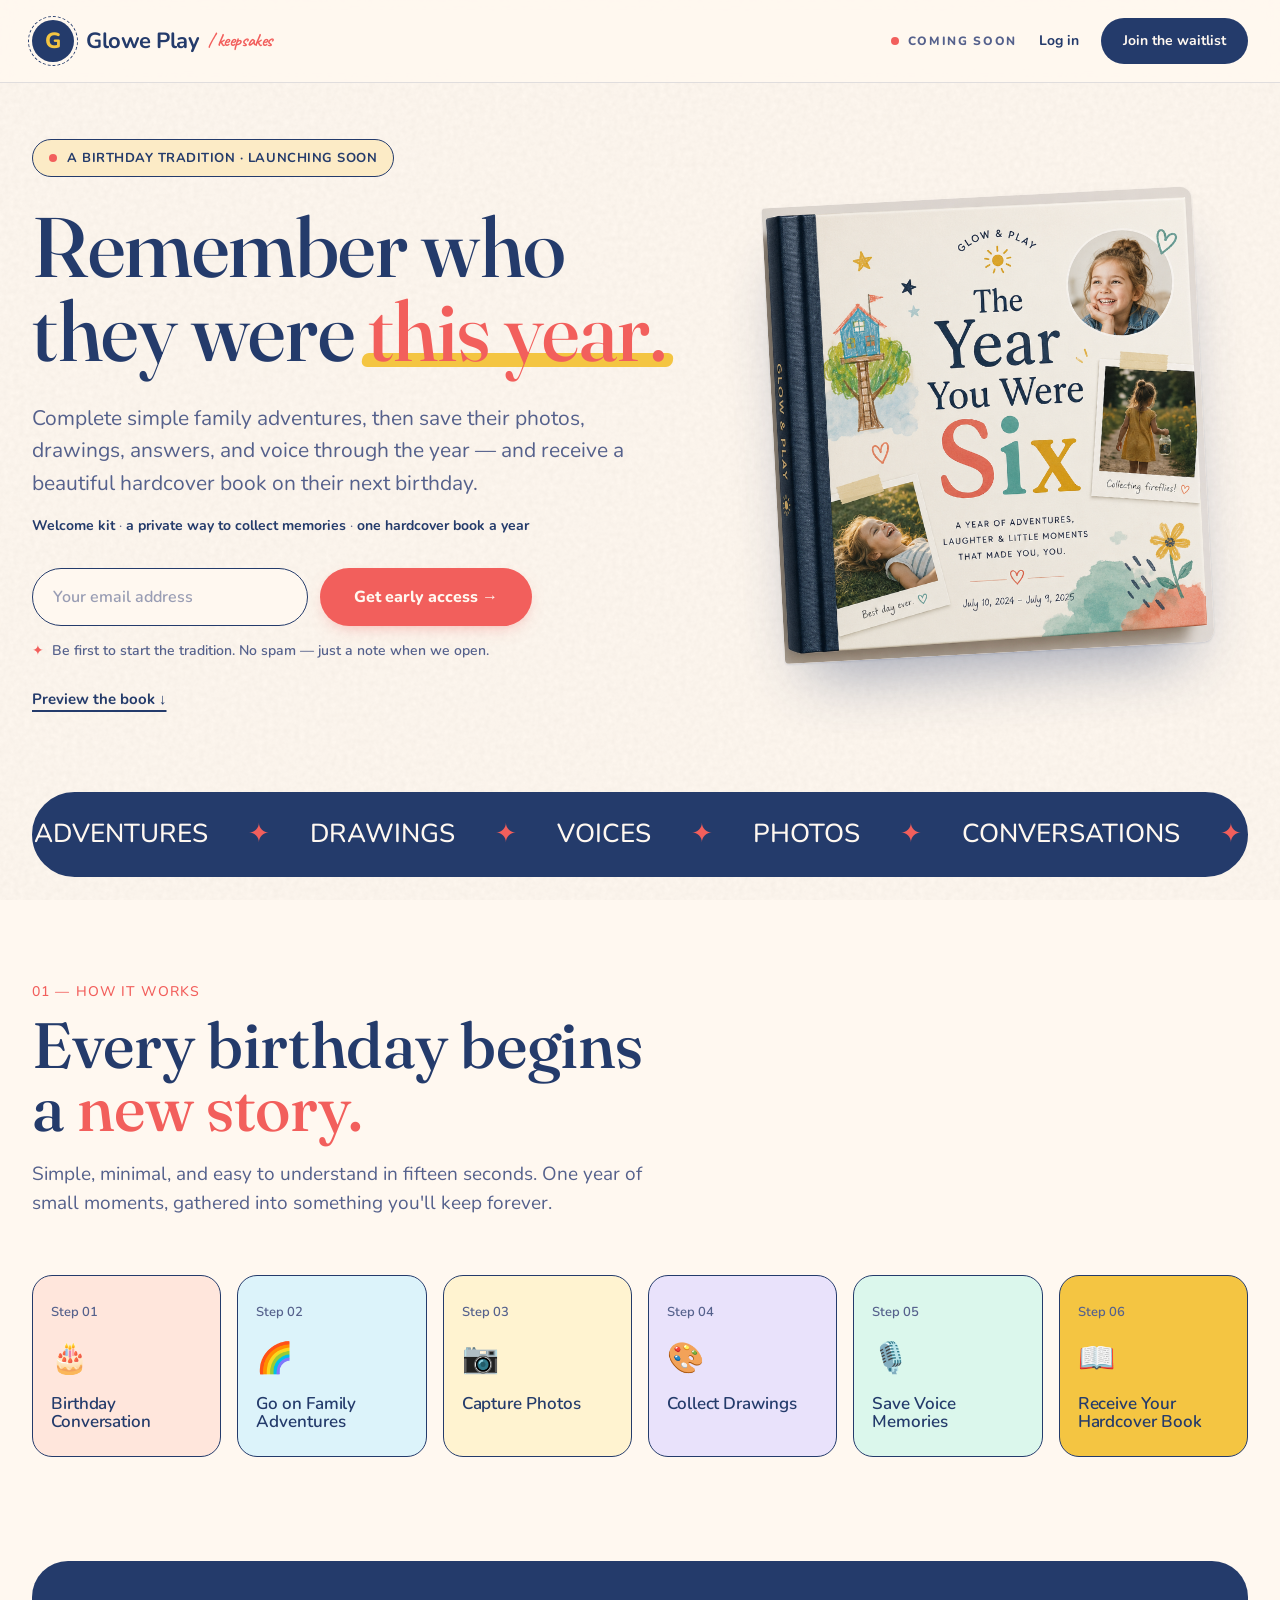
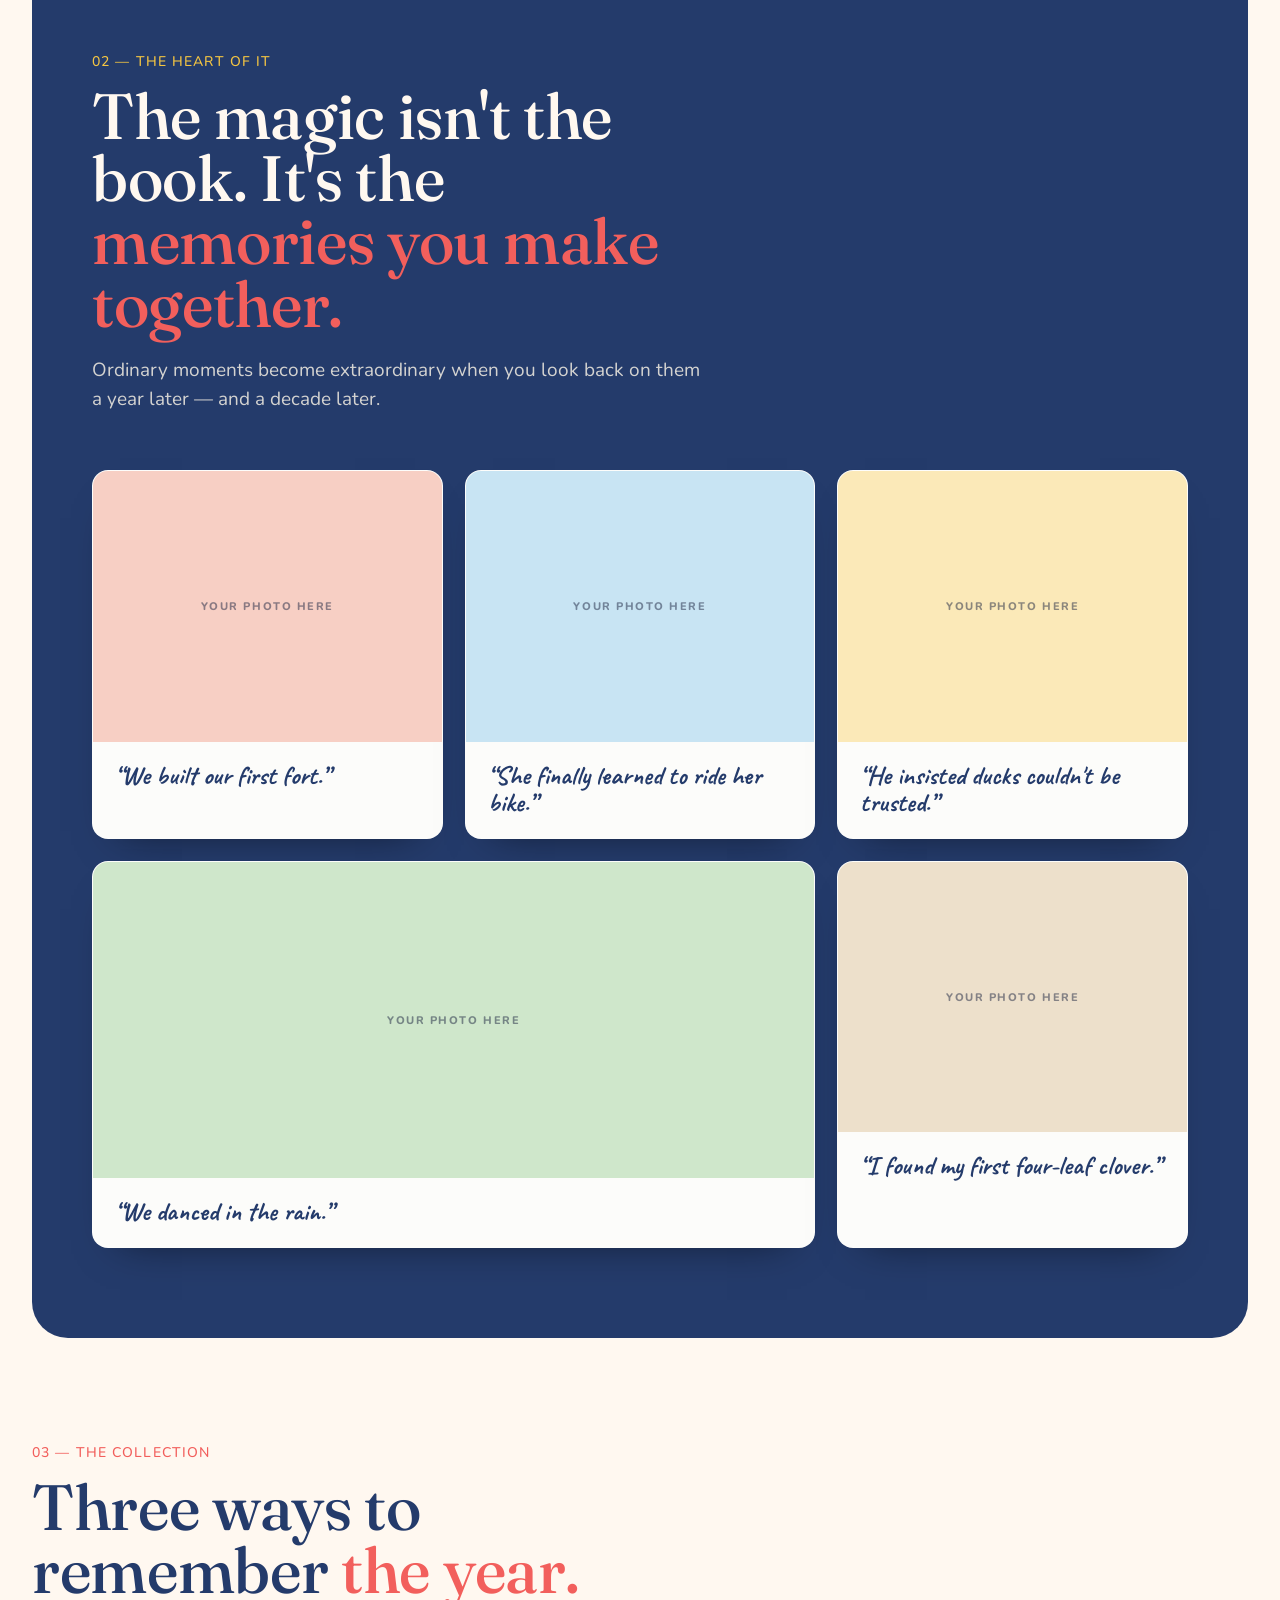
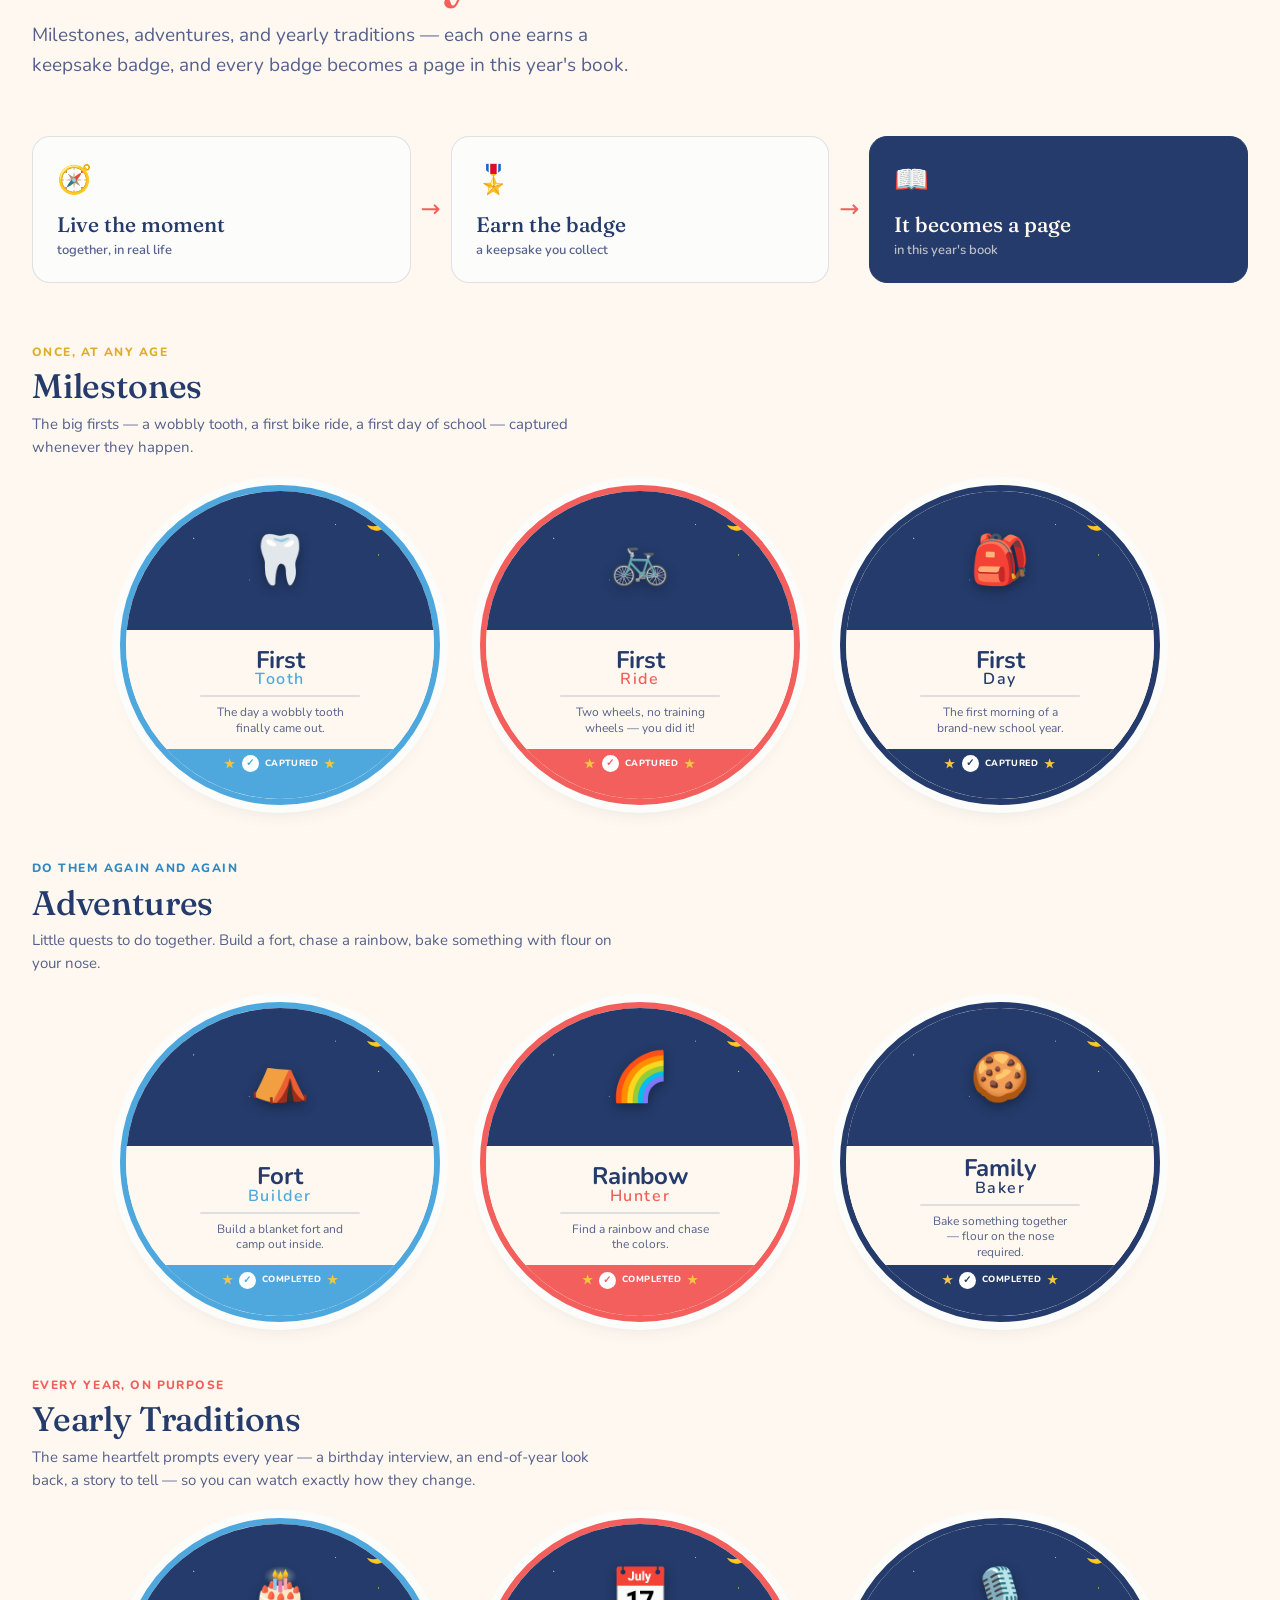
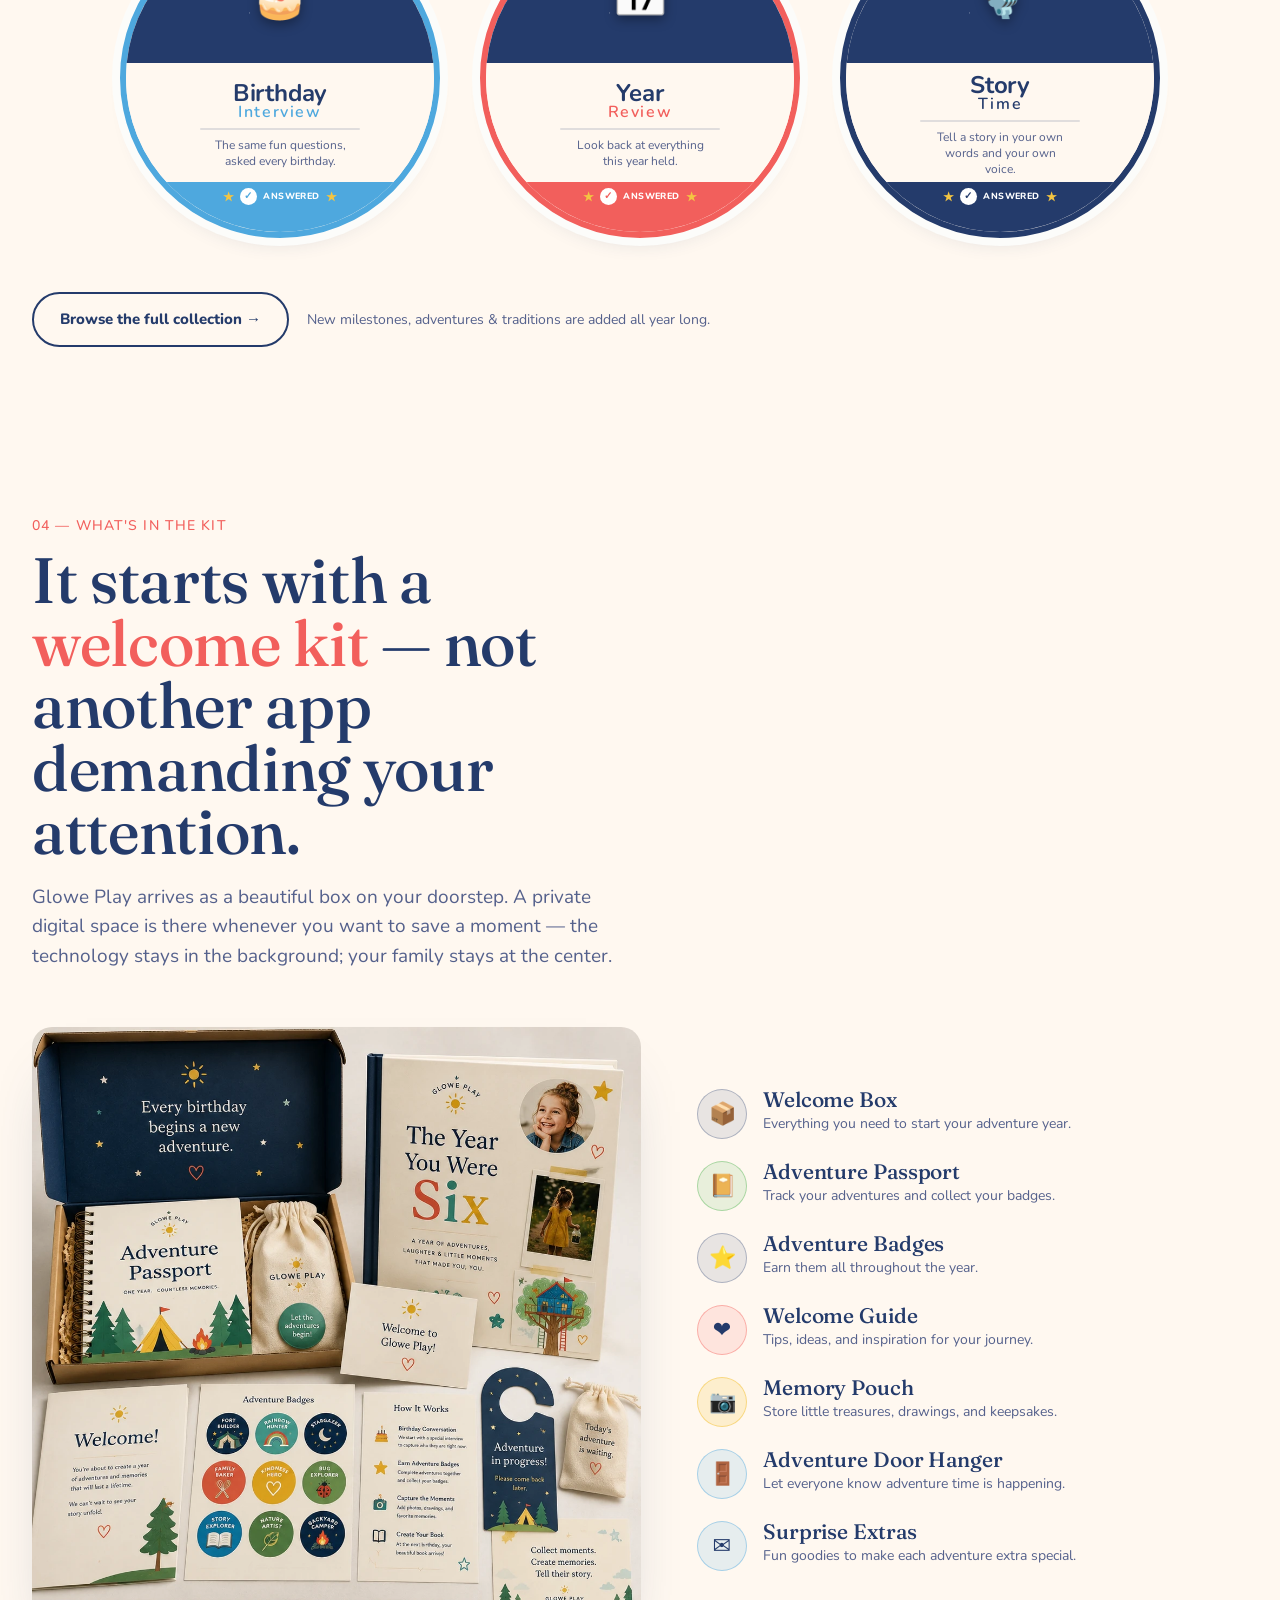
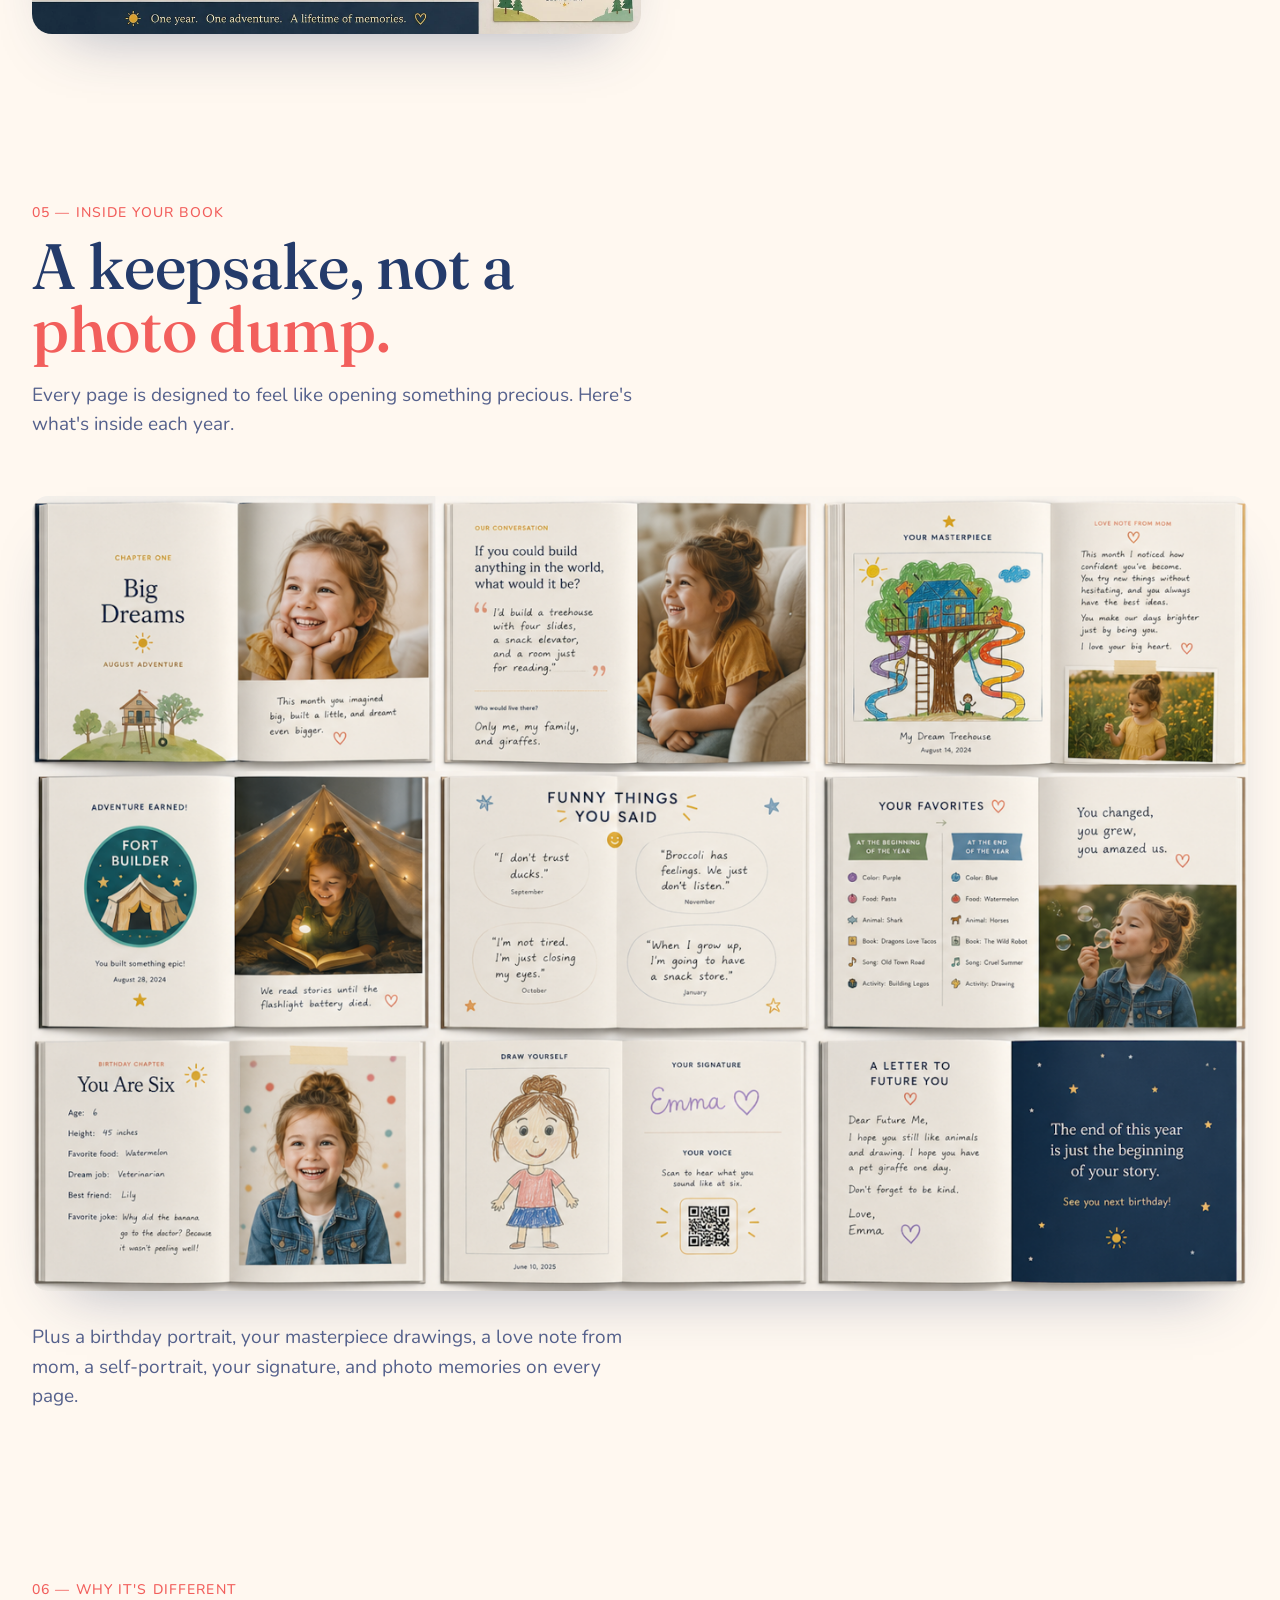
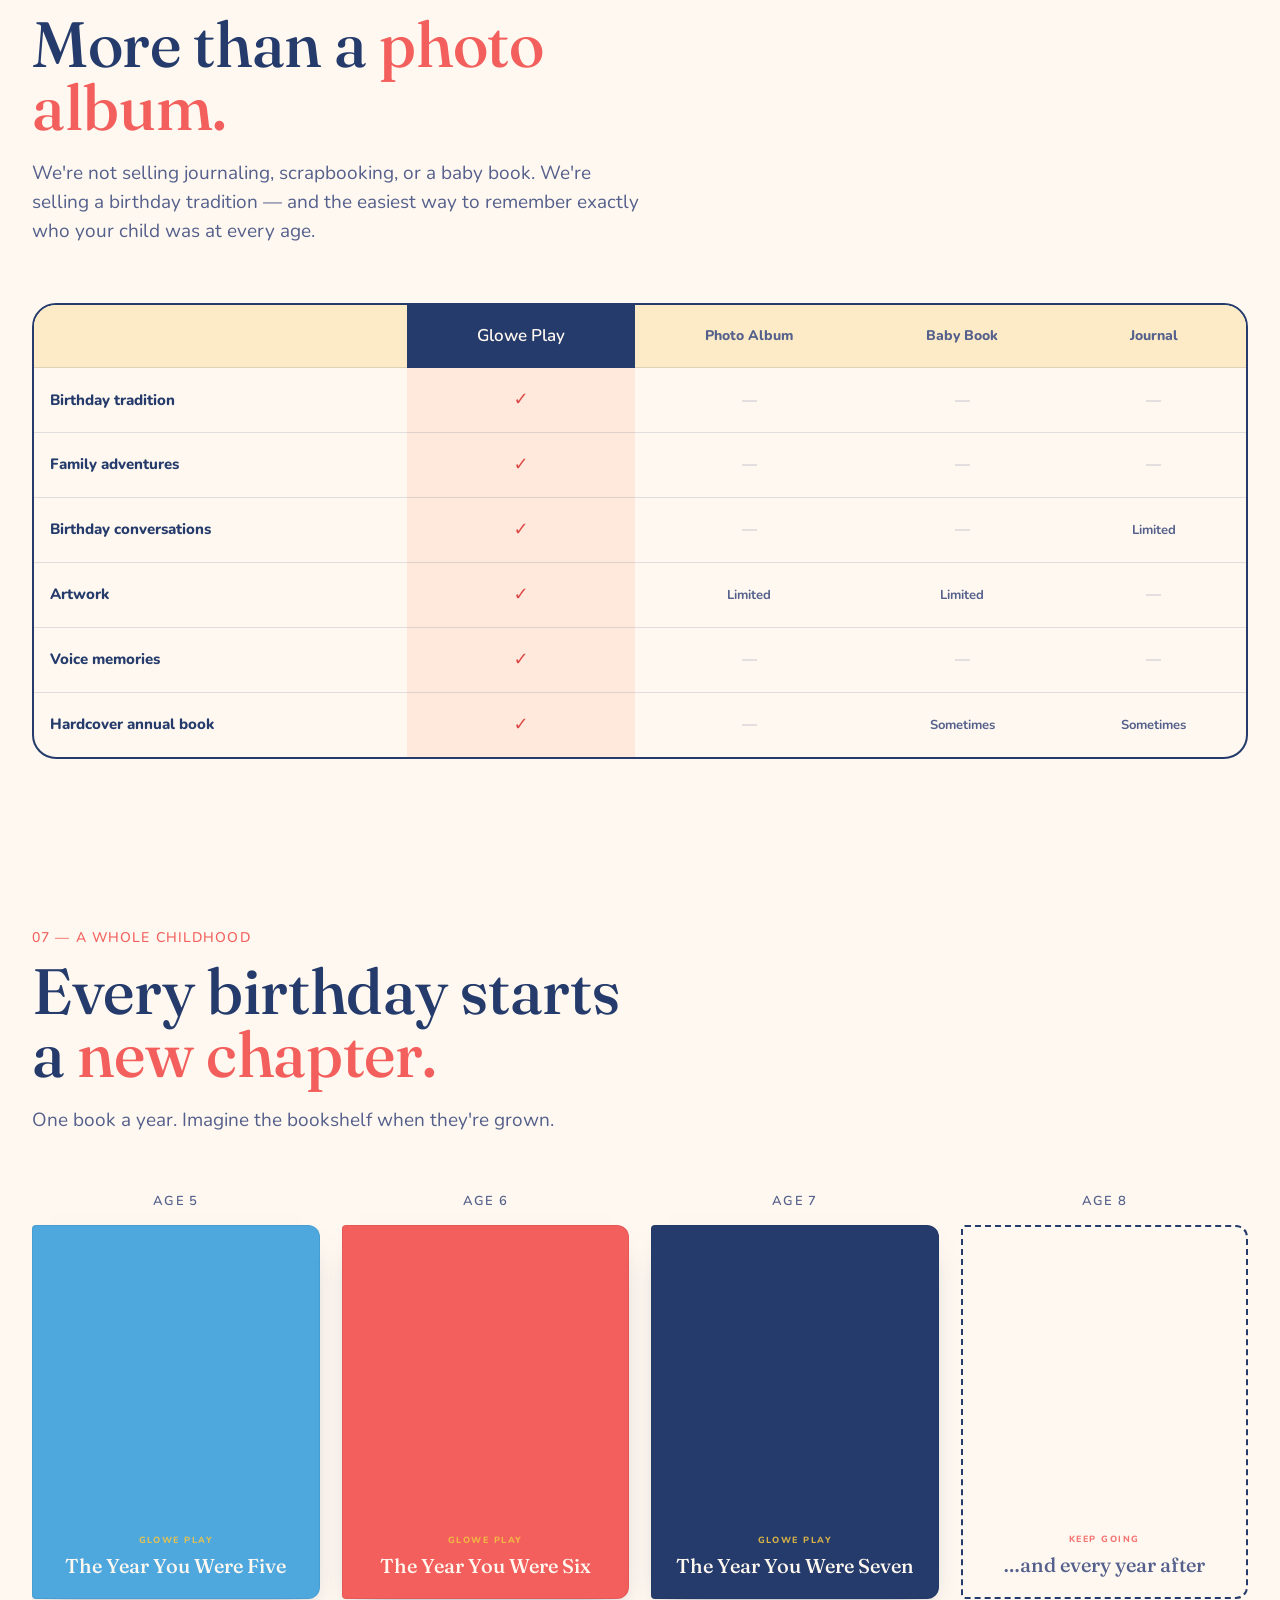
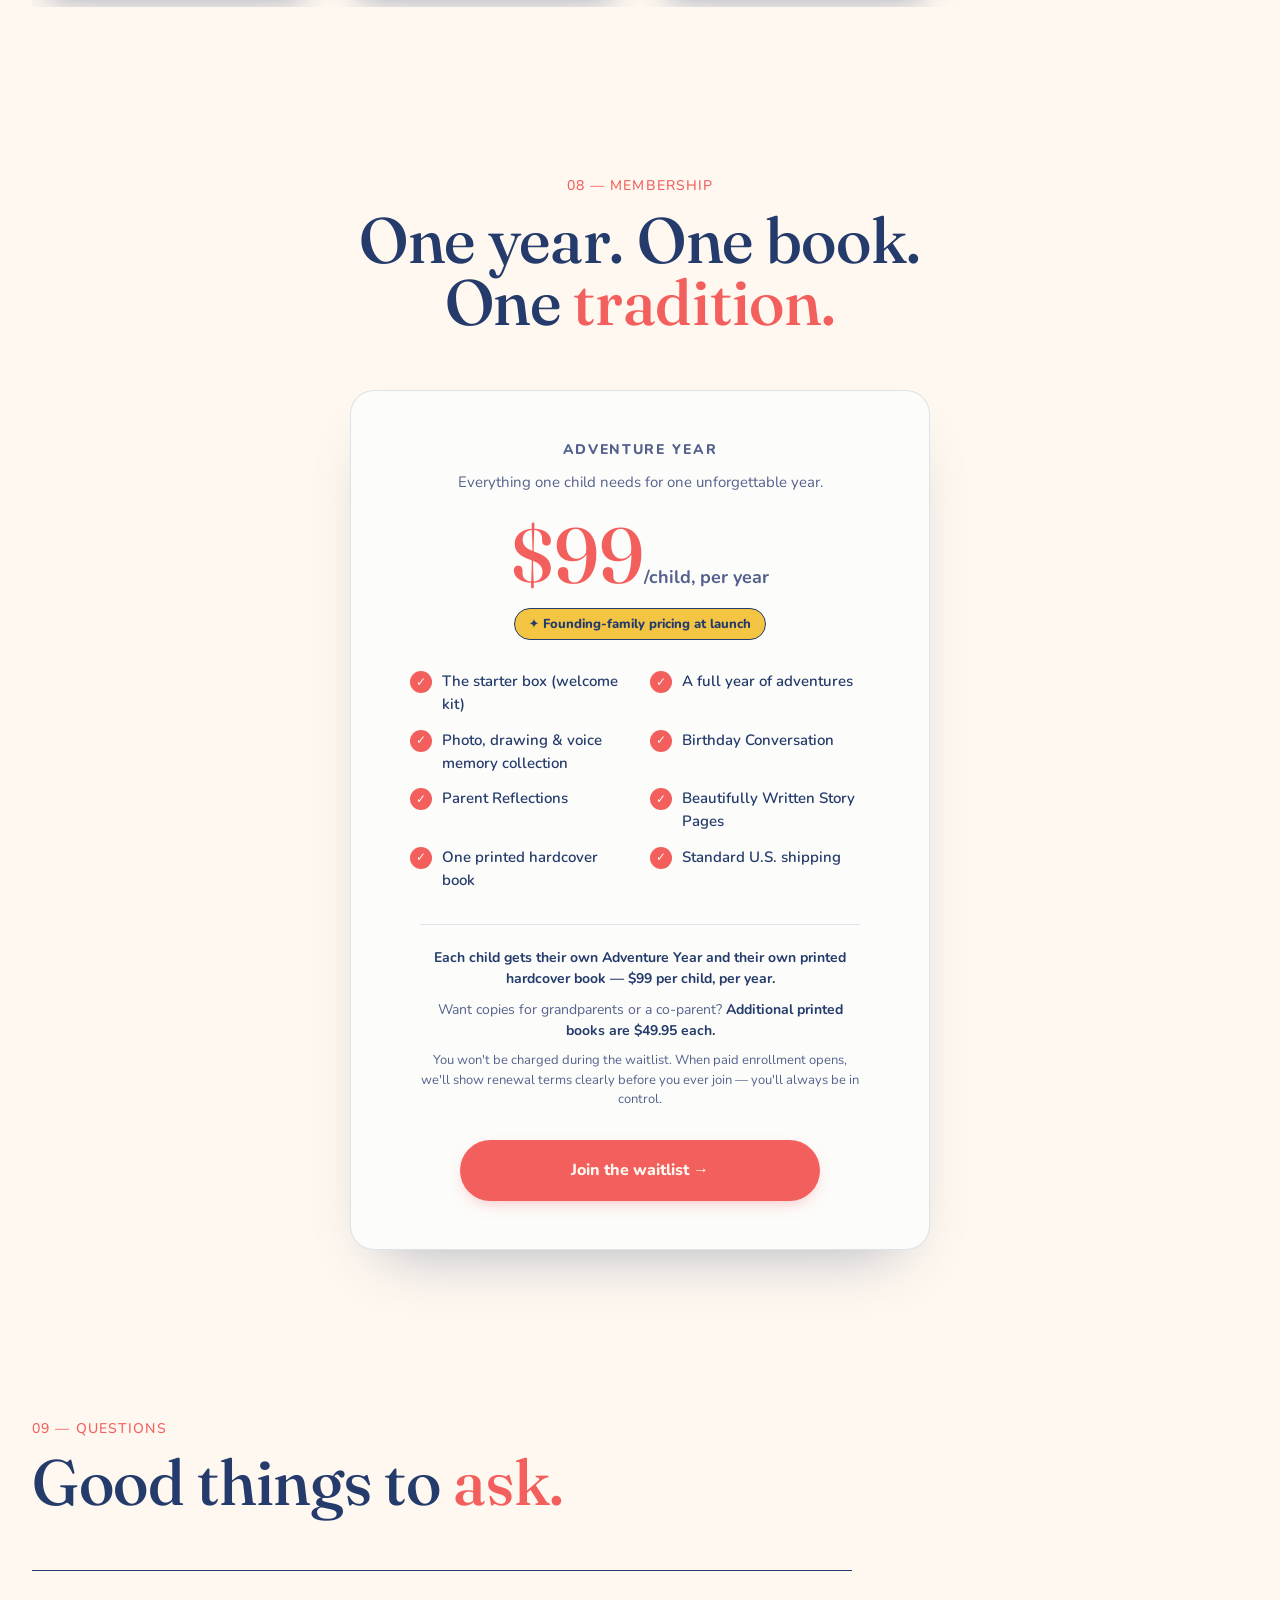
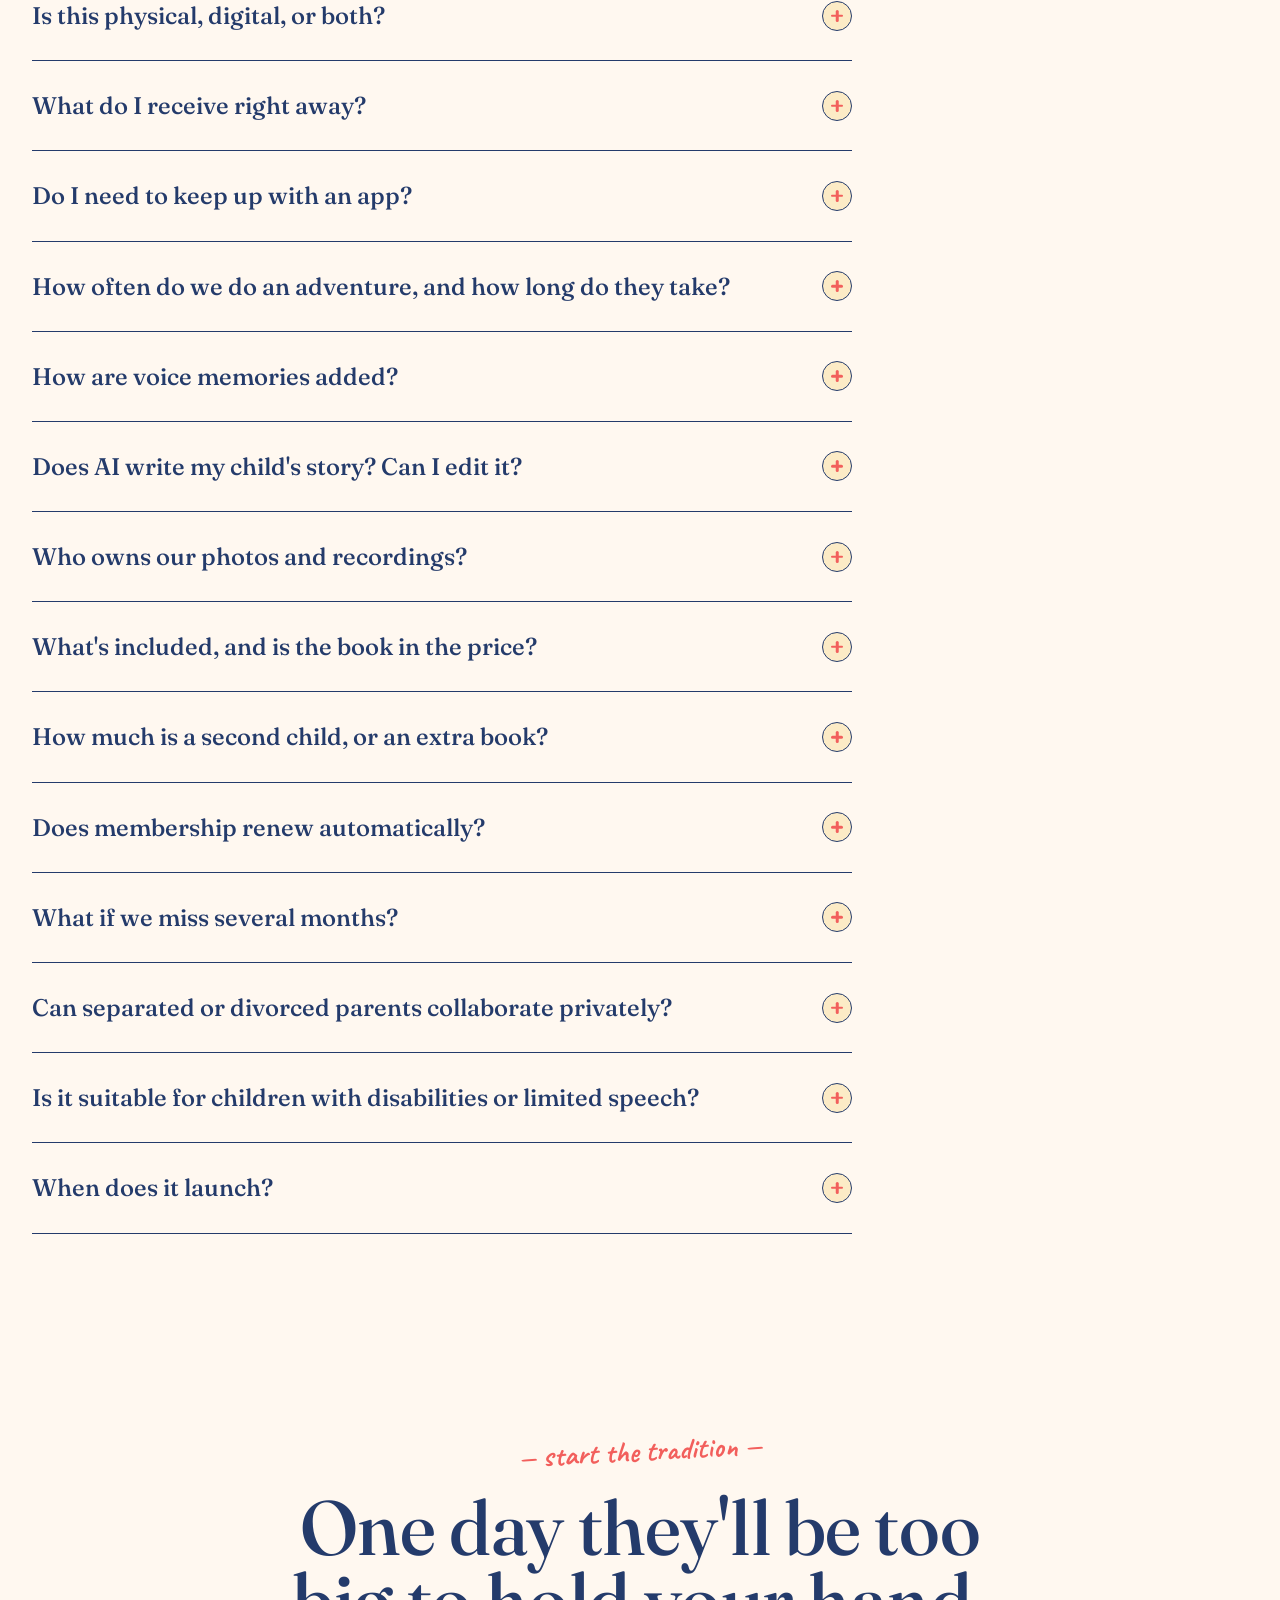
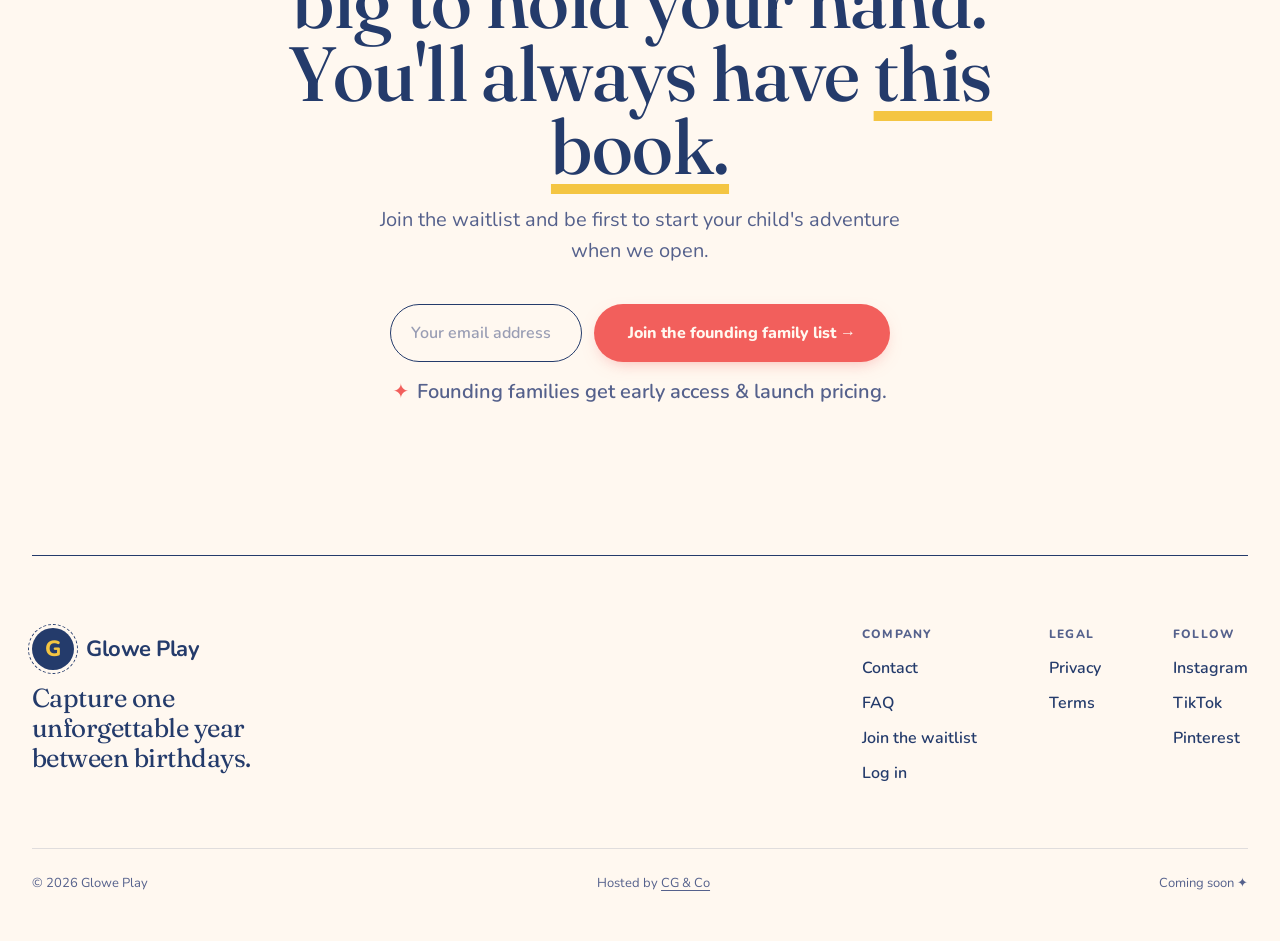
==== commit 450d29d9: "Content collection: families upload memories to complete a badge - supabase/memories.sql: memories t" ====
--- a/index.html
+++ b/index.html
@@ -9,7 +9,7 @@
 <link rel="preconnect" href="https://fonts.googleapis.com">
 <link rel="preconnect" href="https://fonts.gstatic.com" crossorigin>
 <link href="https://fonts.googleapis.com/css2?family=Fraunces:ital,opsz,wght@0,9..144,400;0,9..144,500;0,9..144,600;1,9..144,400;1,9..144,500&family=Nunito:wght@400;600;700;800&family=Caveat:wght@600;700&display=swap" rel="stylesheet">
-<link rel="stylesheet" href="styles.css?v=7" />
+<link rel="stylesheet" href="styles.css?v=8" />
 </head>
 <body>
 
--- a/styles.css
+++ b/styles.css
@@ -1837,3 +1837,27 @@
   .art-gen:hover { background: var(--cream-deep); }
   .art-gen:disabled { opacity: 0.55; cursor: default; }
   .edit-preview #gen-all { width: 100%; }
+
+  /* ─── Badge memories (upload to complete) ─── */
+  .bm-mem { text-align: left; border-top: 1px solid var(--line); margin-top: 20px; padding-top: 18px; }
+  .bm-mem h3 { font-family: 'Nunito', sans-serif; font-size: 12px; font-weight: 800; letter-spacing: 0.08em; text-transform: uppercase; color: var(--ink-soft); margin-bottom: 12px; }
+  .bm-mem.mem-busy { opacity: 0.6; pointer-events: none; }
+  .mem-empty { font-size: 13px; color: var(--ink-soft); margin-bottom: 12px; }
+  .mem-list { display: flex; flex-wrap: wrap; gap: 10px; margin-bottom: 14px; }
+  .mem-item { width: 84px; }
+  .mem-item img, .mem-item video { width: 84px; height: 84px; object-fit: cover; border-radius: 10px; border: 1.5px solid var(--ink); display: block; }
+  .mem-item audio { width: 200px; }
+  .mem-item .mem-ph { width: 84px; height: 84px; border-radius: 10px; border: 1.5px dashed var(--line); display: grid; place-items: center; color: var(--ink-soft); }
+  .mem-item blockquote { font-family: 'Caveat', cursive; font-size: 18px; line-height: 1.15; color: var(--ink); border-left: 2px solid var(--sun); padding-left: 10px; margin: 0; width: auto; }
+  .mem-item:has(blockquote) { width: 100%; }
+  .mem-add { display: flex; flex-wrap: wrap; gap: 8px; }
+  .mem-upload { display: inline-flex; align-items: center; gap: 6px; font-family: 'Nunito', sans-serif; font-size: 13px; font-weight: 800; padding: 9px 14px; border-radius: 999px; border: 1.5px solid var(--ink); background: var(--cream); color: var(--ink); cursor: pointer; }
+  .mem-upload:hover { background: var(--cream-deep); }
+  .mem-textrow { display: flex; gap: 8px; width: 100%; align-items: flex-start; }
+  .mem-textrow textarea { flex: 1; padding: 10px 12px; border: 1.5px solid var(--ink); border-radius: 10px; font-family: 'Nunito', sans-serif; font-size: 14px; color: var(--ink); background: var(--white); resize: vertical; }
+  .mem-btn { flex-shrink: 0; font-family: 'Nunito', sans-serif; font-weight: 800; font-size: 13px; padding: 10px 16px; border-radius: 999px; border: none; background: var(--ink); color: var(--cream); cursor: pointer; }
+  .mem-btn:hover { background: var(--coral); }
+
+  /* Real uploaded photo filling a book spread slot */
+  .sp-photo.has-img { padding: 0; overflow: hidden; }
+  .sp-photo.has-img img { width: 100%; height: 100%; object-fit: cover; }
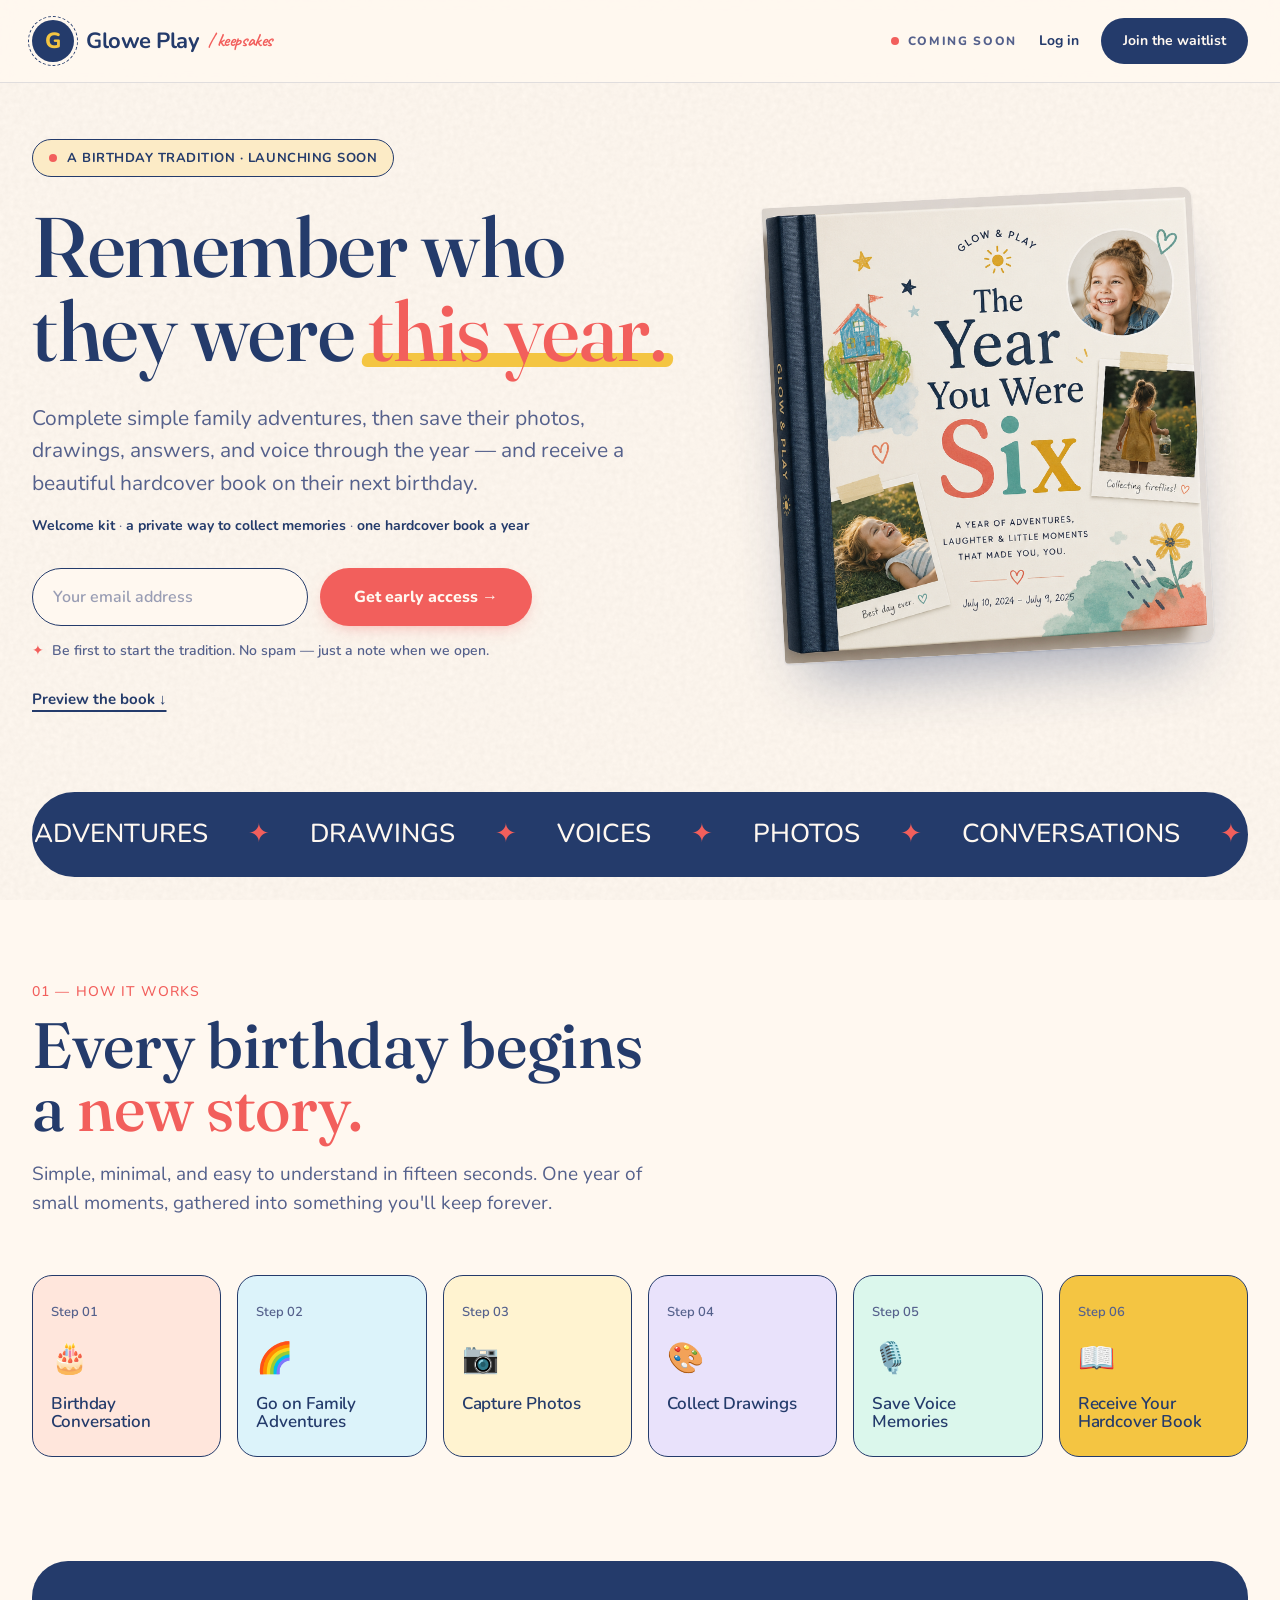
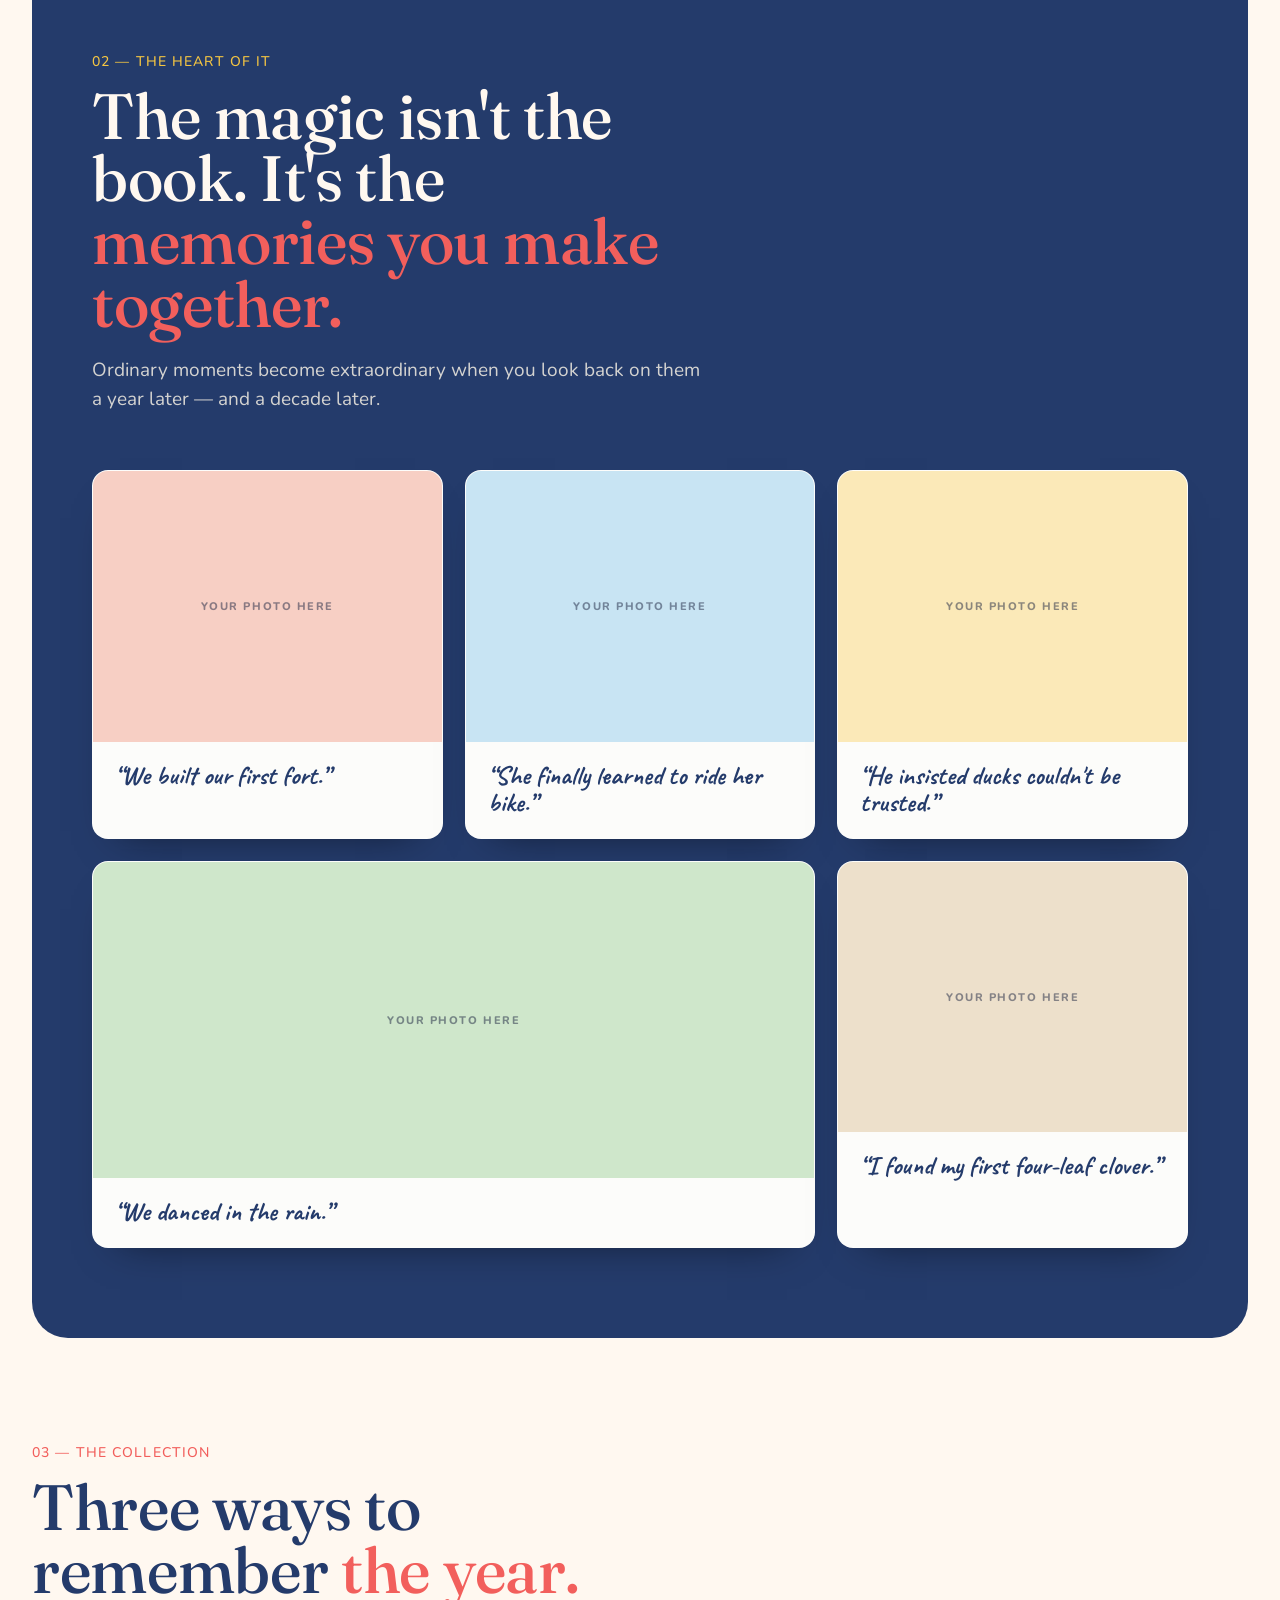
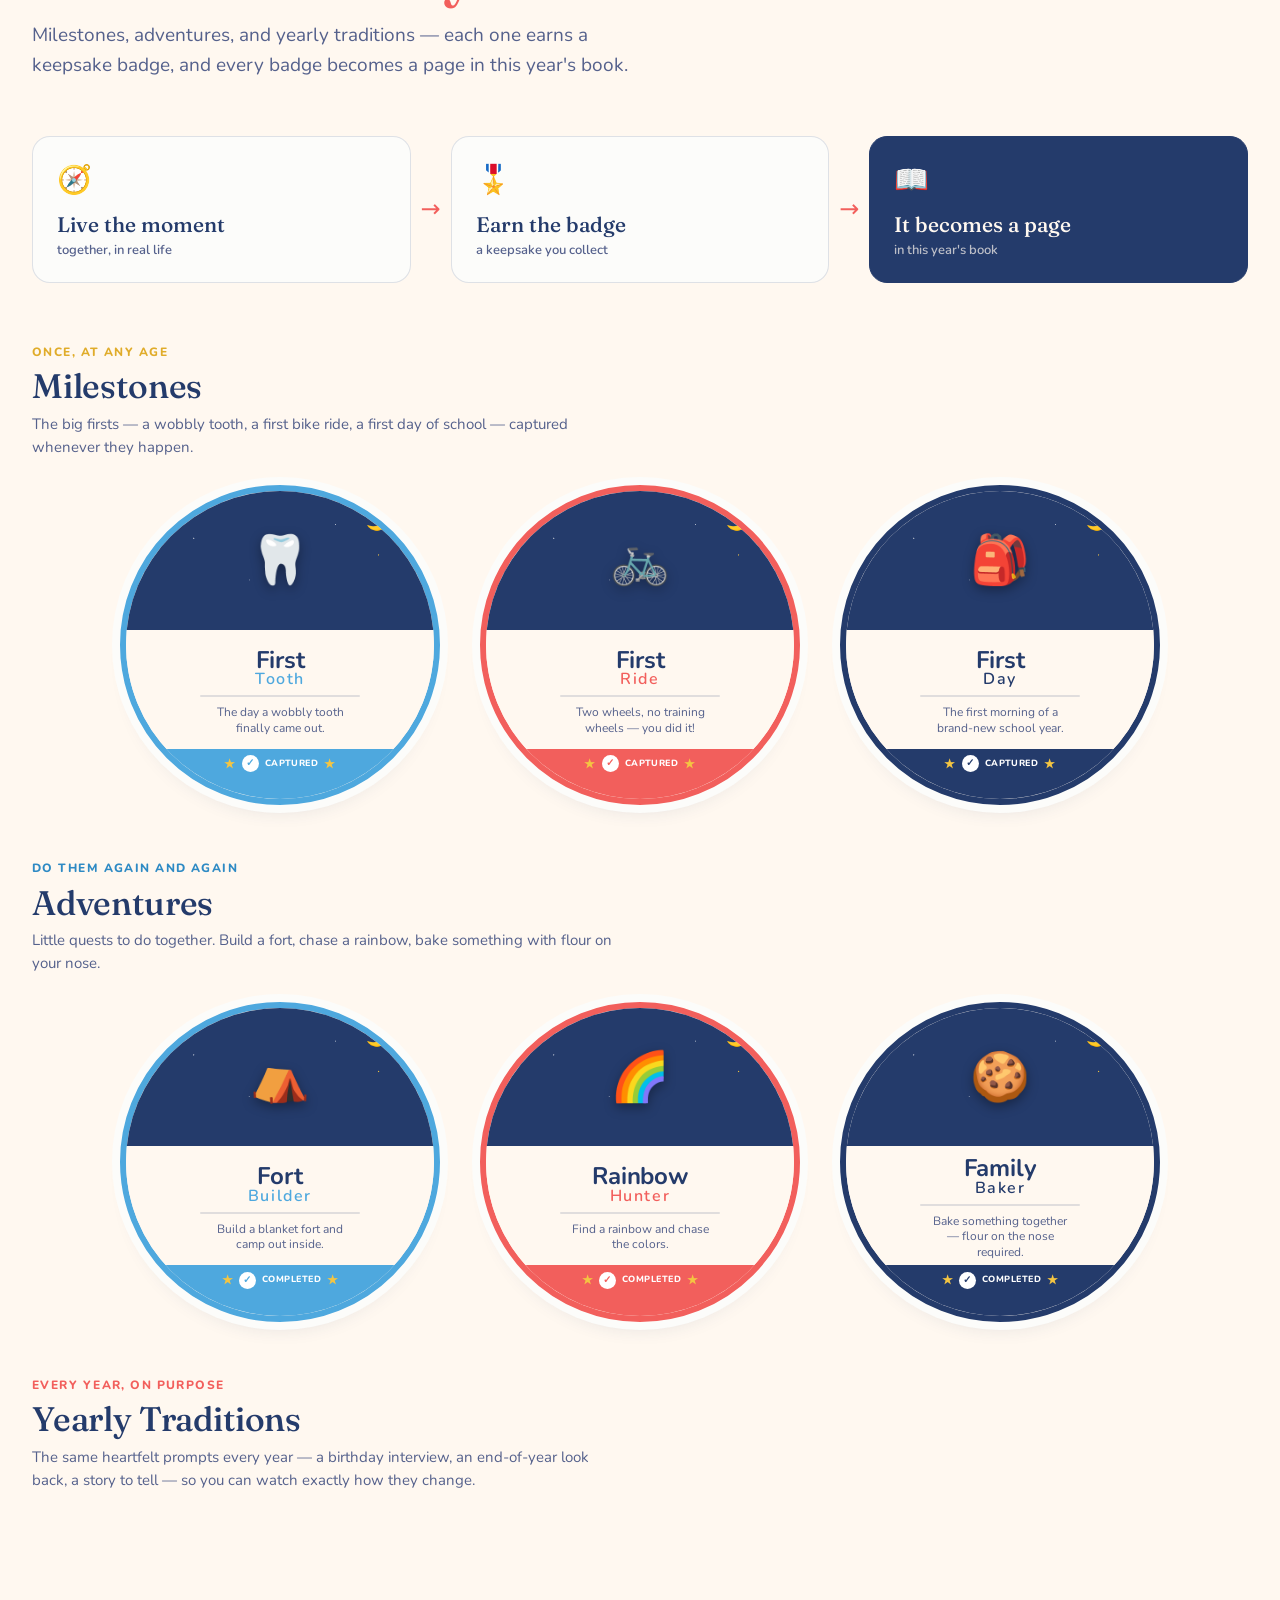
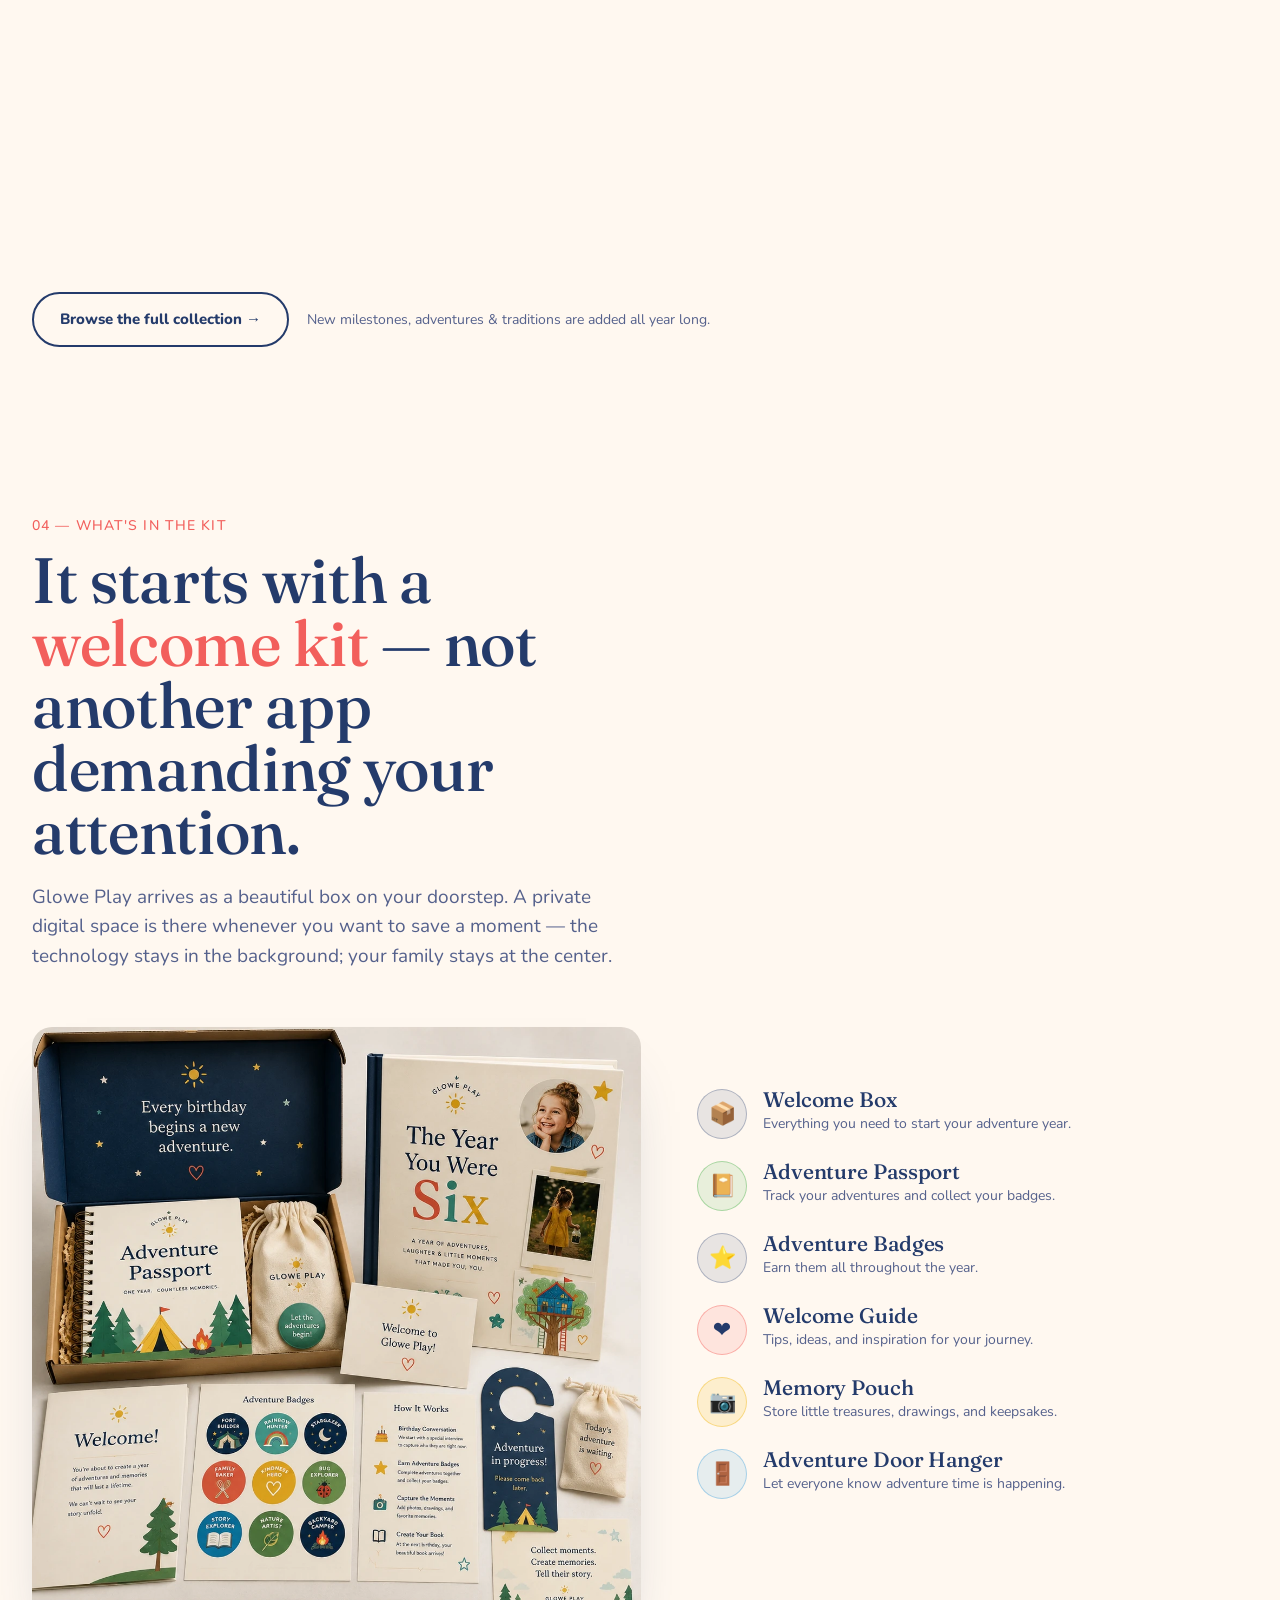
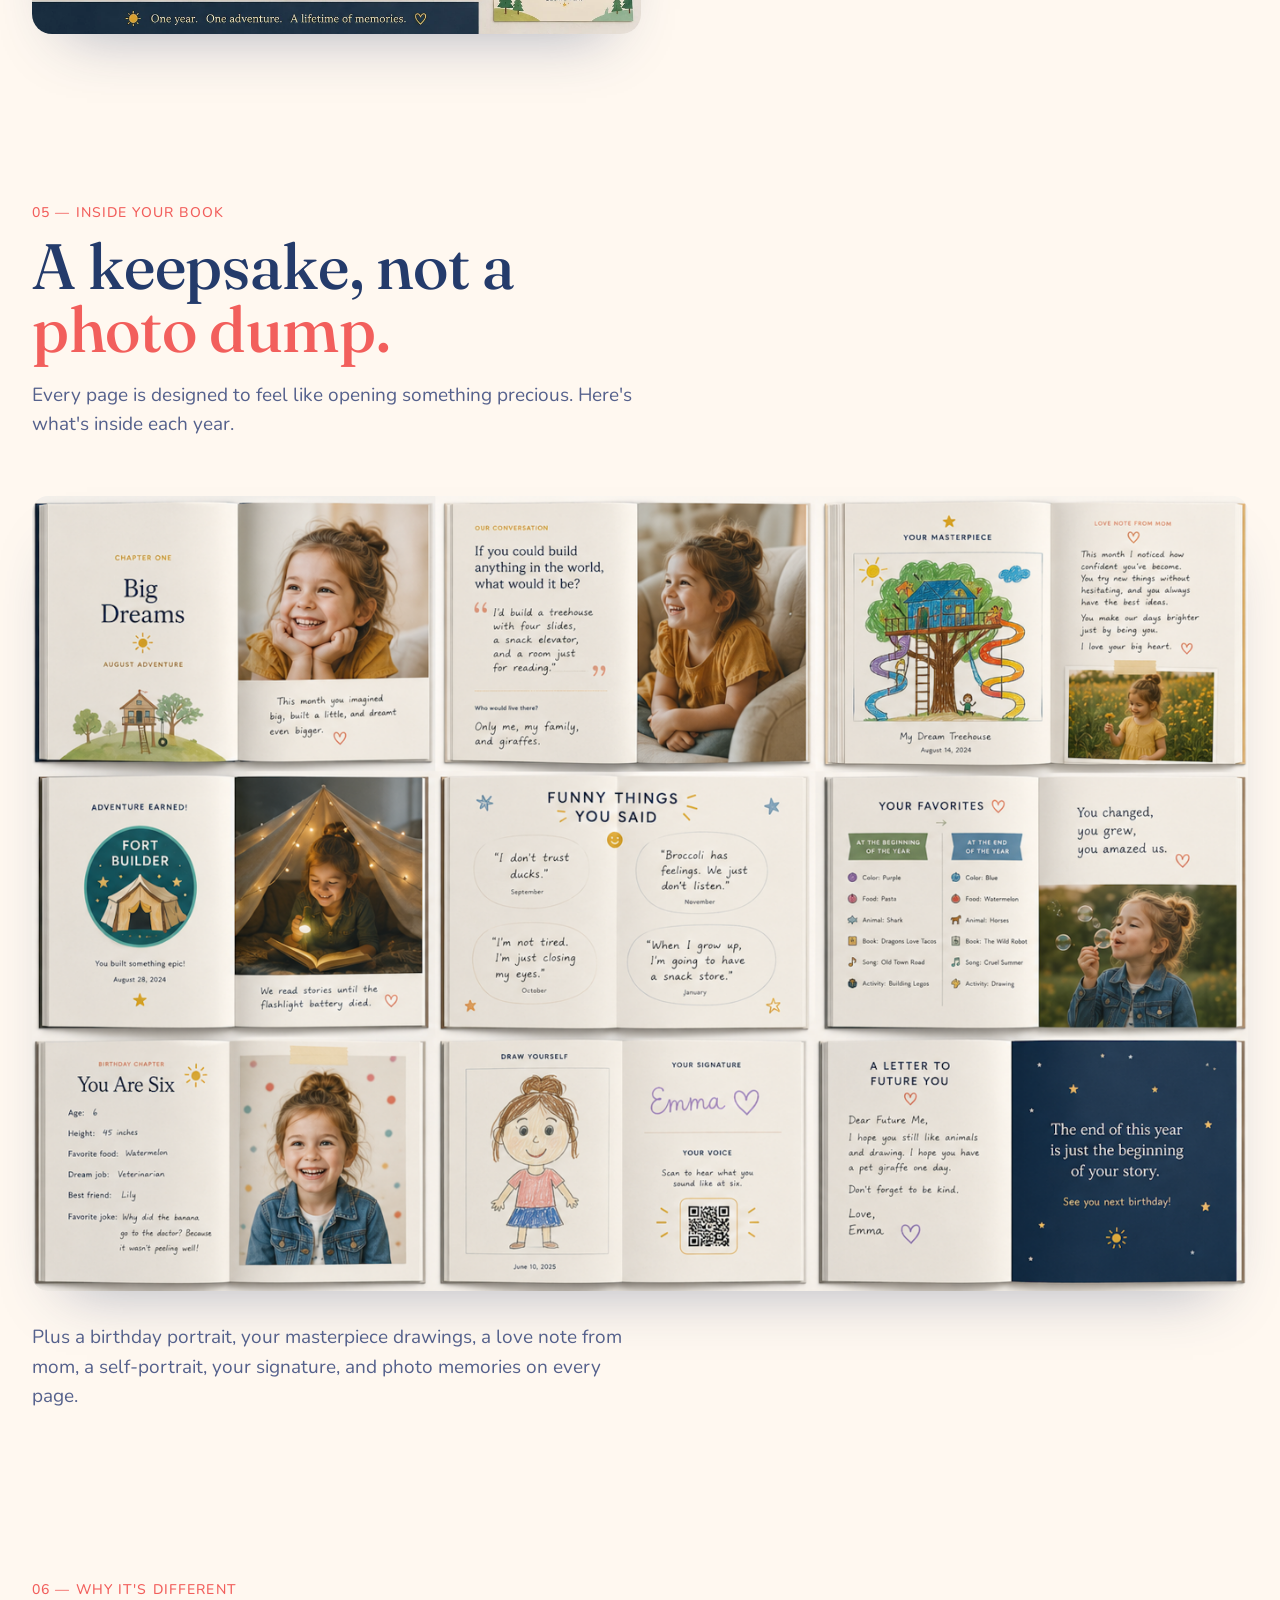
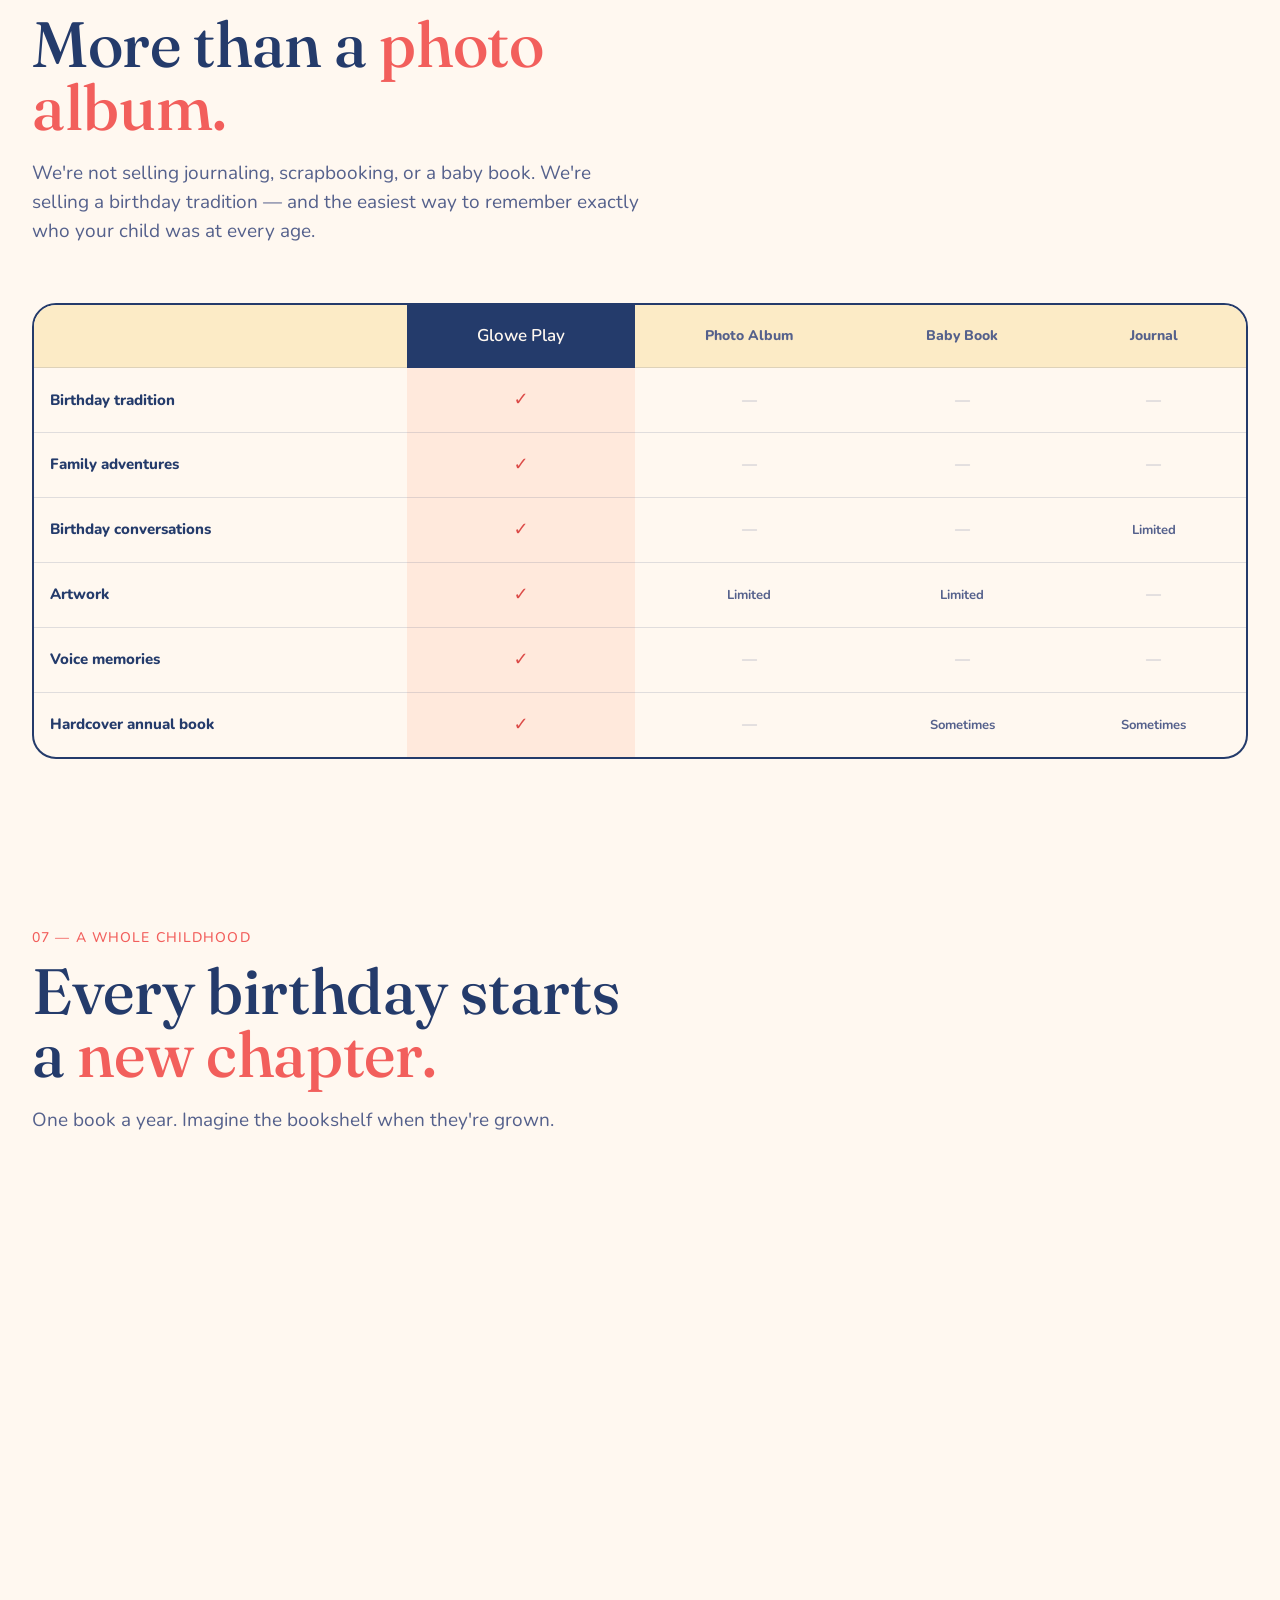
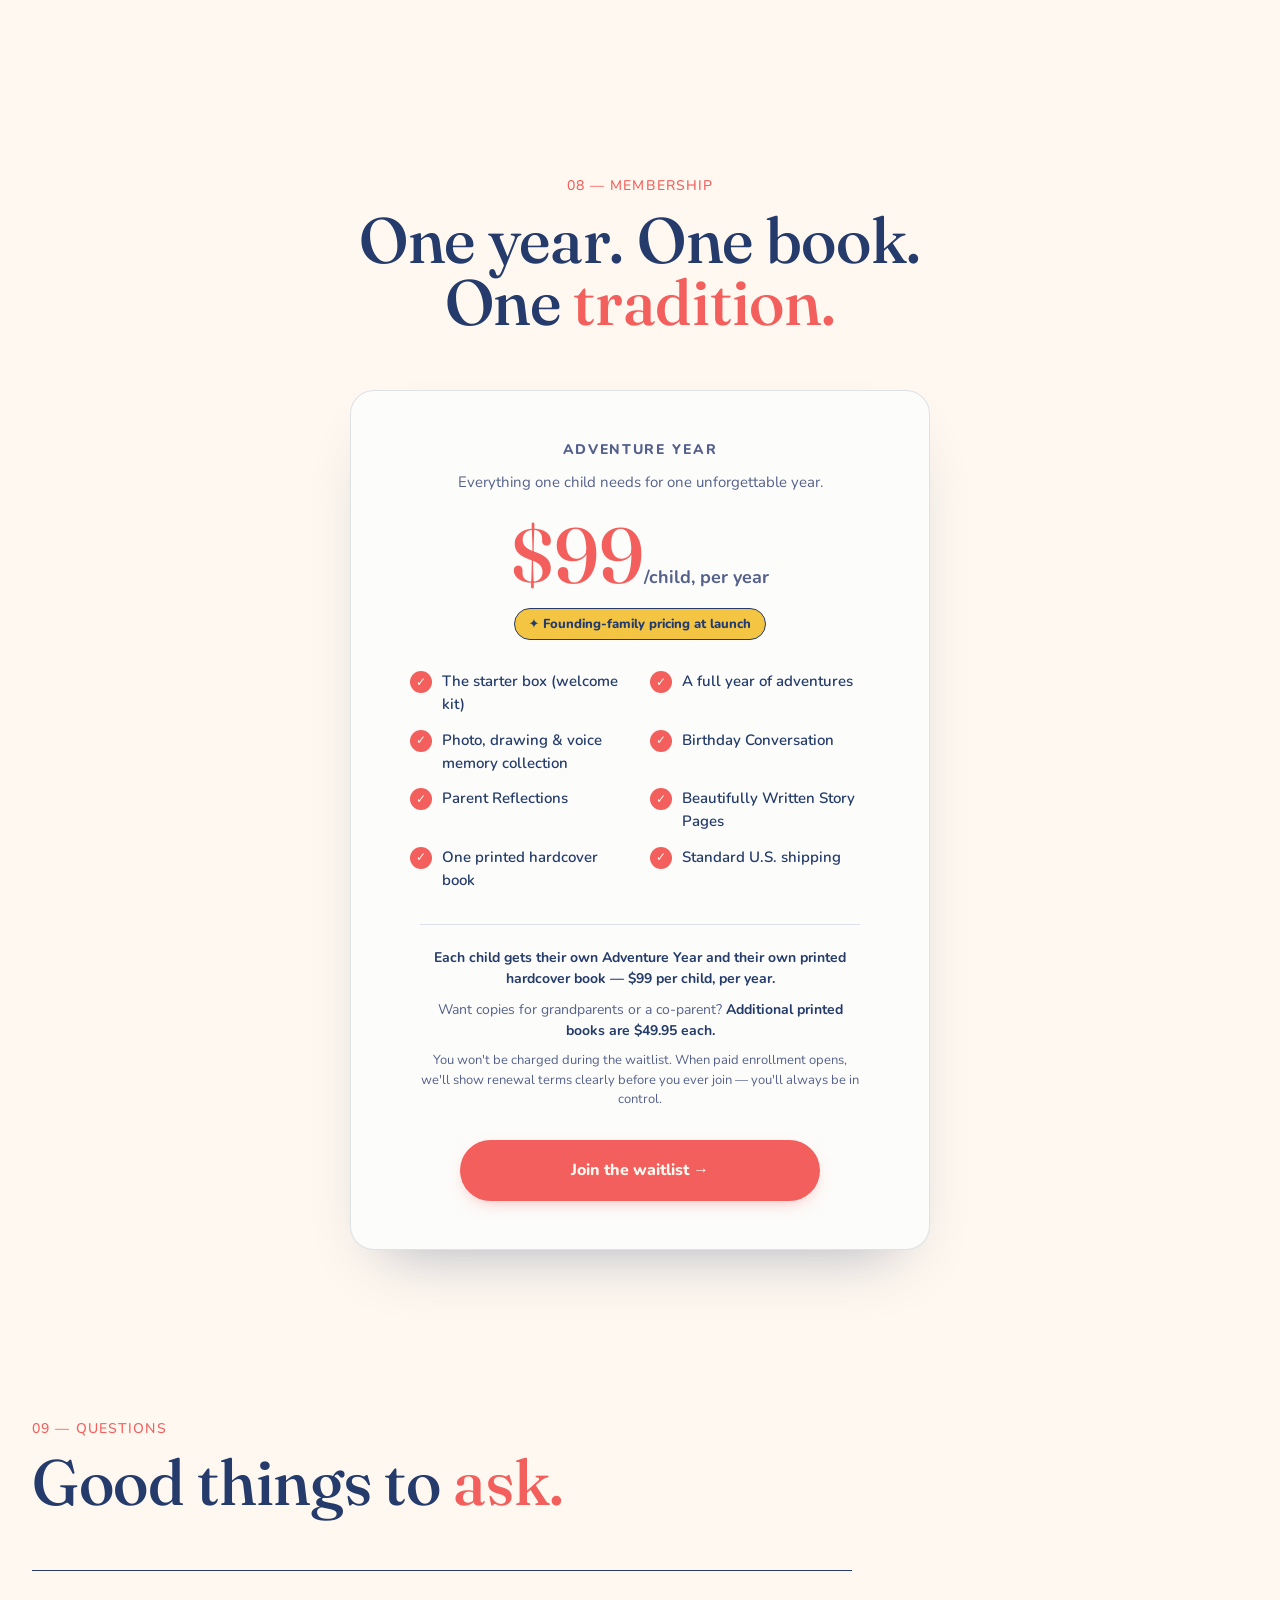
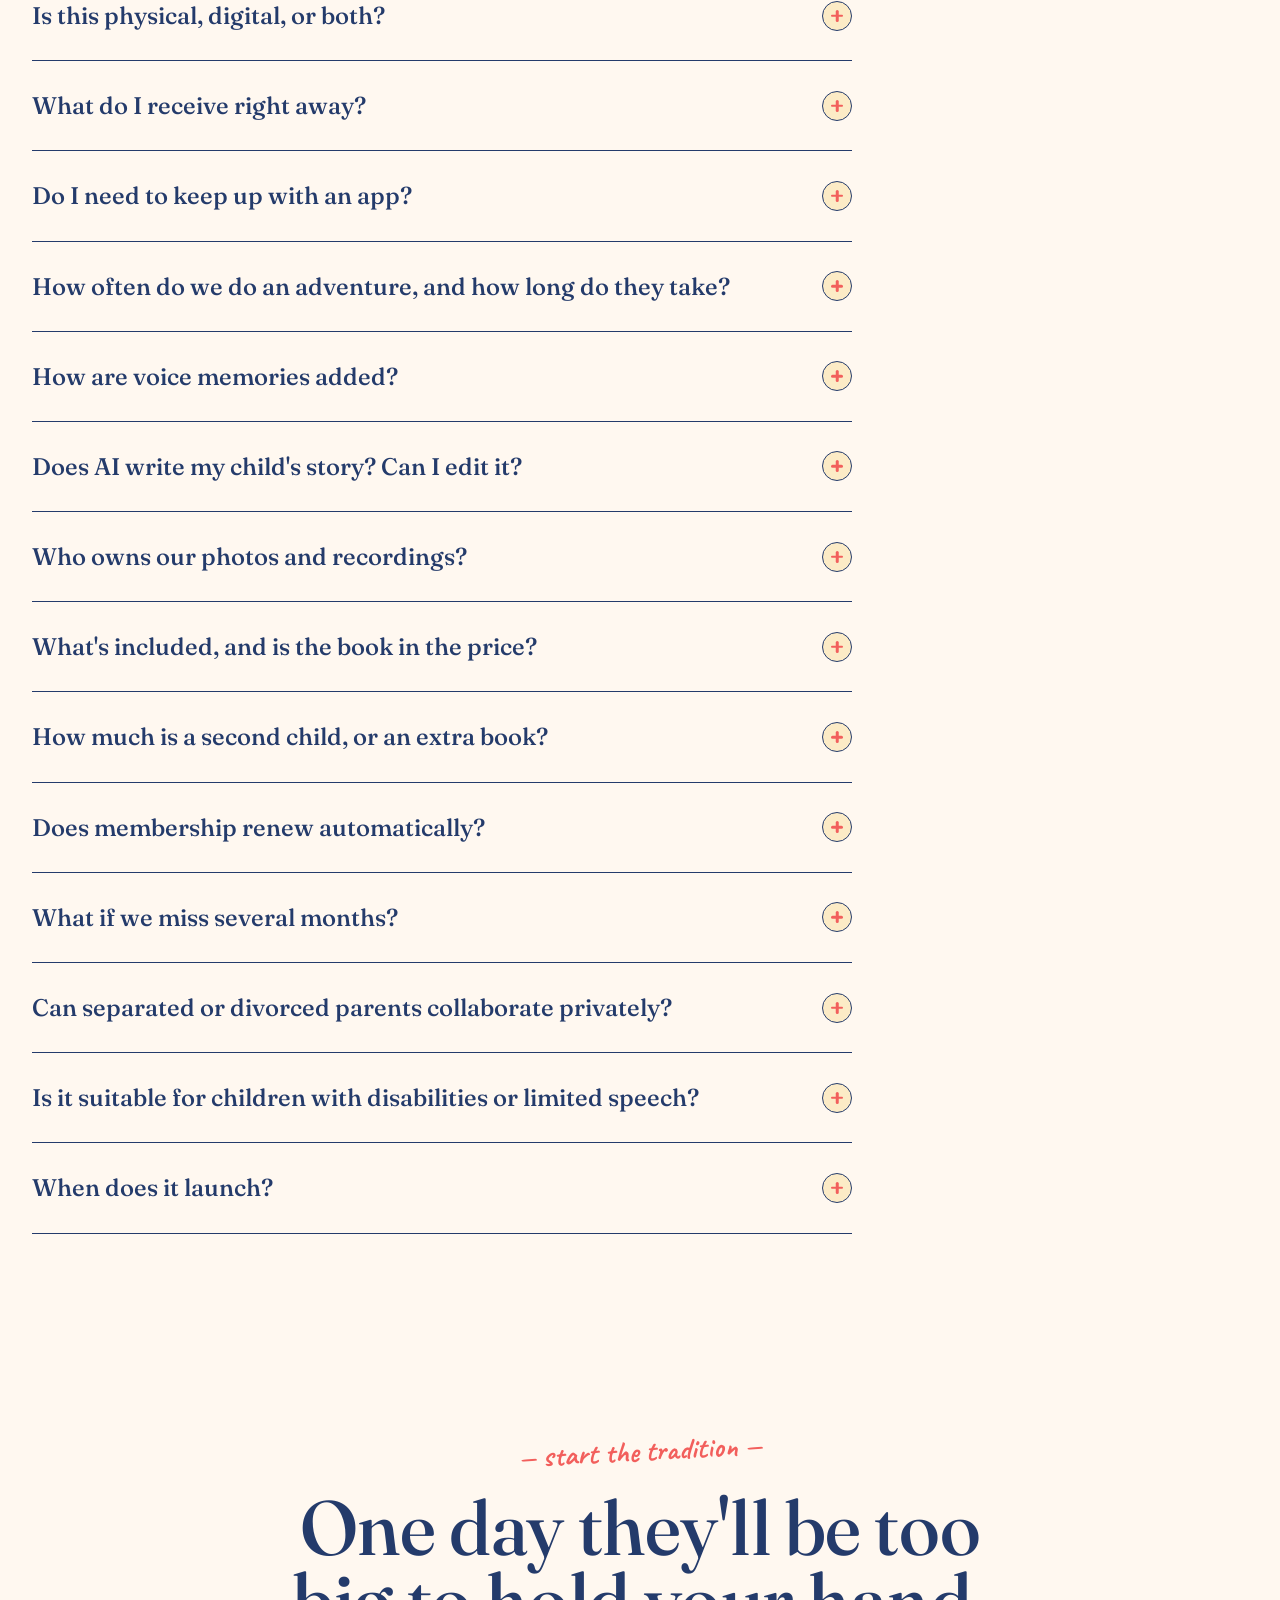
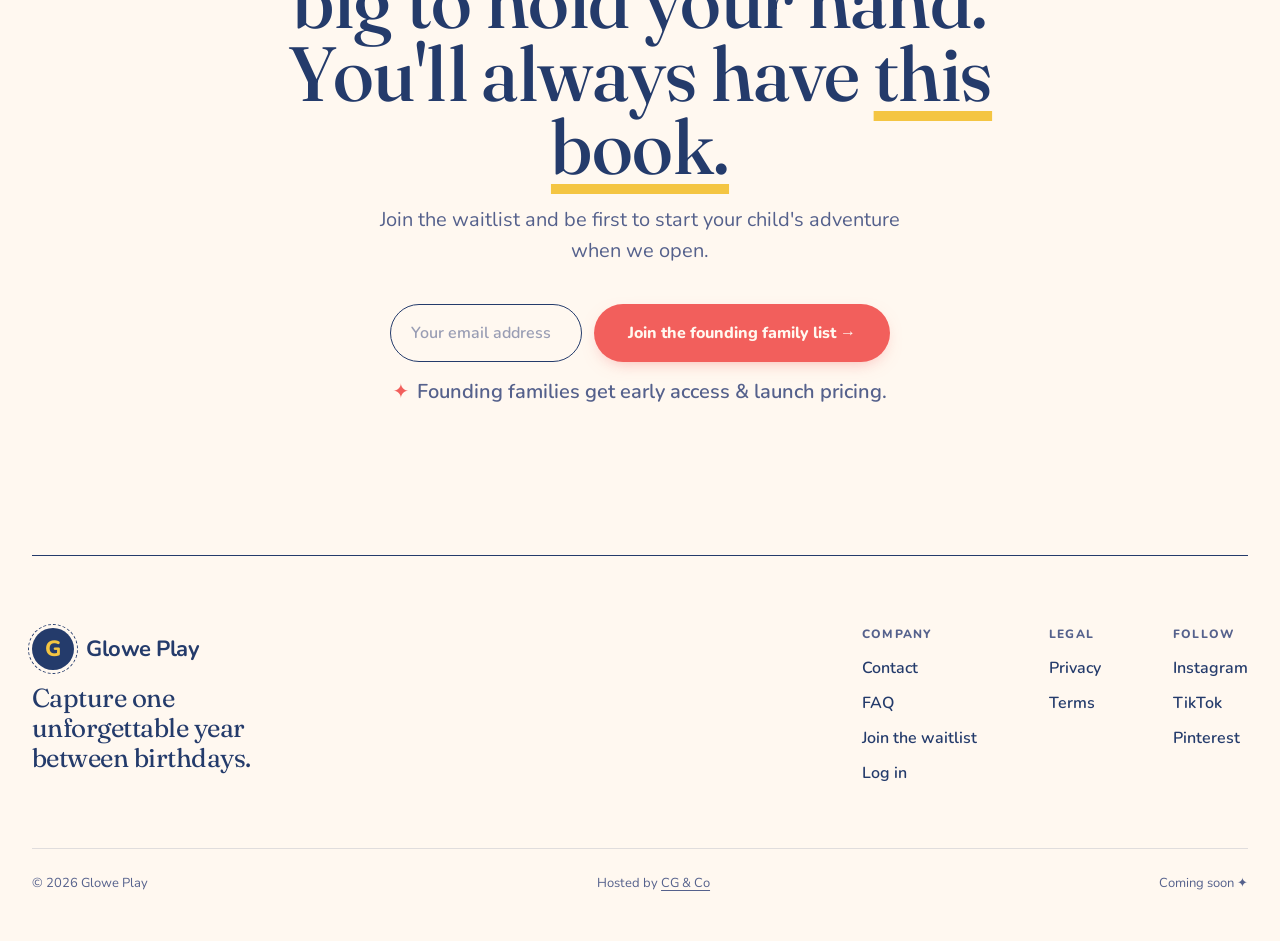
==== commit a0194016: "Integrate 360-badge master catalog: schema, import, age eligibility - supabase/catalog-360.sql: adds" ====
--- a/index.html
+++ b/index.html
@@ -9,7 +9,7 @@
 <link rel="preconnect" href="https://fonts.googleapis.com">
 <link rel="preconnect" href="https://fonts.gstatic.com" crossorigin>
 <link href="https://fonts.googleapis.com/css2?family=Fraunces:ital,opsz,wght@0,9..144,400;0,9..144,500;0,9..144,600;1,9..144,400;1,9..144,500&family=Nunito:wght@400;600;700;800&family=Caveat:wght@600;700&display=swap" rel="stylesheet">
-<link rel="stylesheet" href="styles.css?v=8" />
+<link rel="stylesheet" href="styles.css?v=10" />
 </head>
 <body>
 
--- a/styles.css
+++ b/styles.css
@@ -1861,3 +1861,34 @@
   /* Real uploaded photo filling a book spread slot */
   .sp-photo.has-img { padding: 0; overflow: hidden; }
   .sp-photo.has-img img { width: 100%; height: 100%; object-fit: cover; }
+
+  /* ─── Themed book cover ─── */
+  .cover { position: relative; width: min(430px, 94%); margin: 0 auto; aspect-ratio: 3 / 3.9; border: 2px solid var(--ink); border-radius: 8px 18px 18px 8px; box-shadow: 0 12px 0 var(--ink); overflow: hidden; padding: 26px 22px; display: flex; flex-direction: column; align-items: center; text-align: center; }
+  .cover .cd { position: absolute; z-index: 0; pointer-events: none; }
+  .cover .cd svg { width: 100%; height: 100%; display: block; }
+  .cover > *:not(.cd) { position: relative; z-index: 1; }
+  .cv-logo { font-family: 'Nunito', sans-serif; font-weight: 800; font-size: 13px; display: inline-flex; align-items: center; gap: 7px; opacity: 0.92; }
+  .cv-logo-mark { width: 22px; height: 22px; border-radius: 50%; border: 2px solid currentColor; display: grid; place-items: center; font-family: 'Fraunces', serif; font-size: 12px; font-weight: 600; }
+  .cv-title { margin-top: 12px; }
+  .cv-yw { display: block; font-family: 'Nunito', sans-serif; font-weight: 800; font-size: 12px; letter-spacing: 0.18em; text-transform: uppercase; }
+  .cv-age { display: block; font-family: 'Fraunces', serif; font-weight: 500; font-style: italic; font-size: clamp(46px, 15vw, 74px); line-height: 1; margin-top: 2px; }
+  .cv-dates { font-family: 'Nunito', sans-serif; font-size: 11px; letter-spacing: 0.05em; opacity: 0.85; margin-top: 6px; }
+  .cv-collage { position: relative; flex: 1; width: 100%; margin: 12px 0 6px; }
+  .cv-photo { position: absolute; background: #fff; border: 1px solid rgba(0,0,0,0.14); padding: 5px 5px 9px; box-shadow: 0 7px 16px -7px rgba(0,0,0,0.45); }
+  .cv-photo img { display: block; width: 100%; height: 100%; object-fit: cover; }
+  .cv-photo.empty { display: grid; place-items: center; background: rgba(255,255,255,0.55); border: 1.5px dashed rgba(0,0,0,0.28); box-shadow: none; }
+  .cv-photo.empty span { font-size: 9.5px; font-weight: 800; color: rgba(0,0,0,0.45); text-transform: uppercase; letter-spacing: 0.08em; }
+  .cv-draw { width: 46%; aspect-ratio: 1 / 1.05; left: 27%; top: 3%; transform: rotate(-4deg); }
+  .cv-p1 { width: 34%; aspect-ratio: 1 / 1.1; left: 1%; top: 40%; transform: rotate(-9deg); }
+  .cv-p2 { width: 34%; aspect-ratio: 1 / 1.1; left: 64%; top: 45%; transform: rotate(8deg); }
+  .cv-p3 { width: 32%; aspect-ratio: 1 / 1.1; left: 34%; top: 58%; transform: rotate(3deg); }
+  .cv-name { font-family: 'Caveat', cursive; font-weight: 700; font-size: 28px; }
+
+  .cover-toolbar { max-width: 560px; margin: 20px auto 0; display: flex; flex-direction: column; gap: 12px; align-items: center; }
+  .cover-toolbar.mem-busy { opacity: 0.6; pointer-events: none; }
+  .cv-uploads { display: flex; gap: 8px; flex-wrap: wrap; justify-content: center; }
+  .cv-themes-label { font-size: 11px; font-weight: 800; letter-spacing: 0.1em; text-transform: uppercase; color: var(--ink-soft); }
+  .cv-themes { display: flex; gap: 8px; flex-wrap: wrap; justify-content: center; }
+  .cv-swatch { width: 42px; height: 42px; border-radius: 50%; border: 2px solid var(--ink); cursor: pointer; display: grid; place-items: center; padding: 0; overflow: hidden; }
+  .cv-swatch.active { outline: 3px solid var(--coral); outline-offset: 2px; }
+  .cv-swatch svg { width: 18px; height: 18px; }
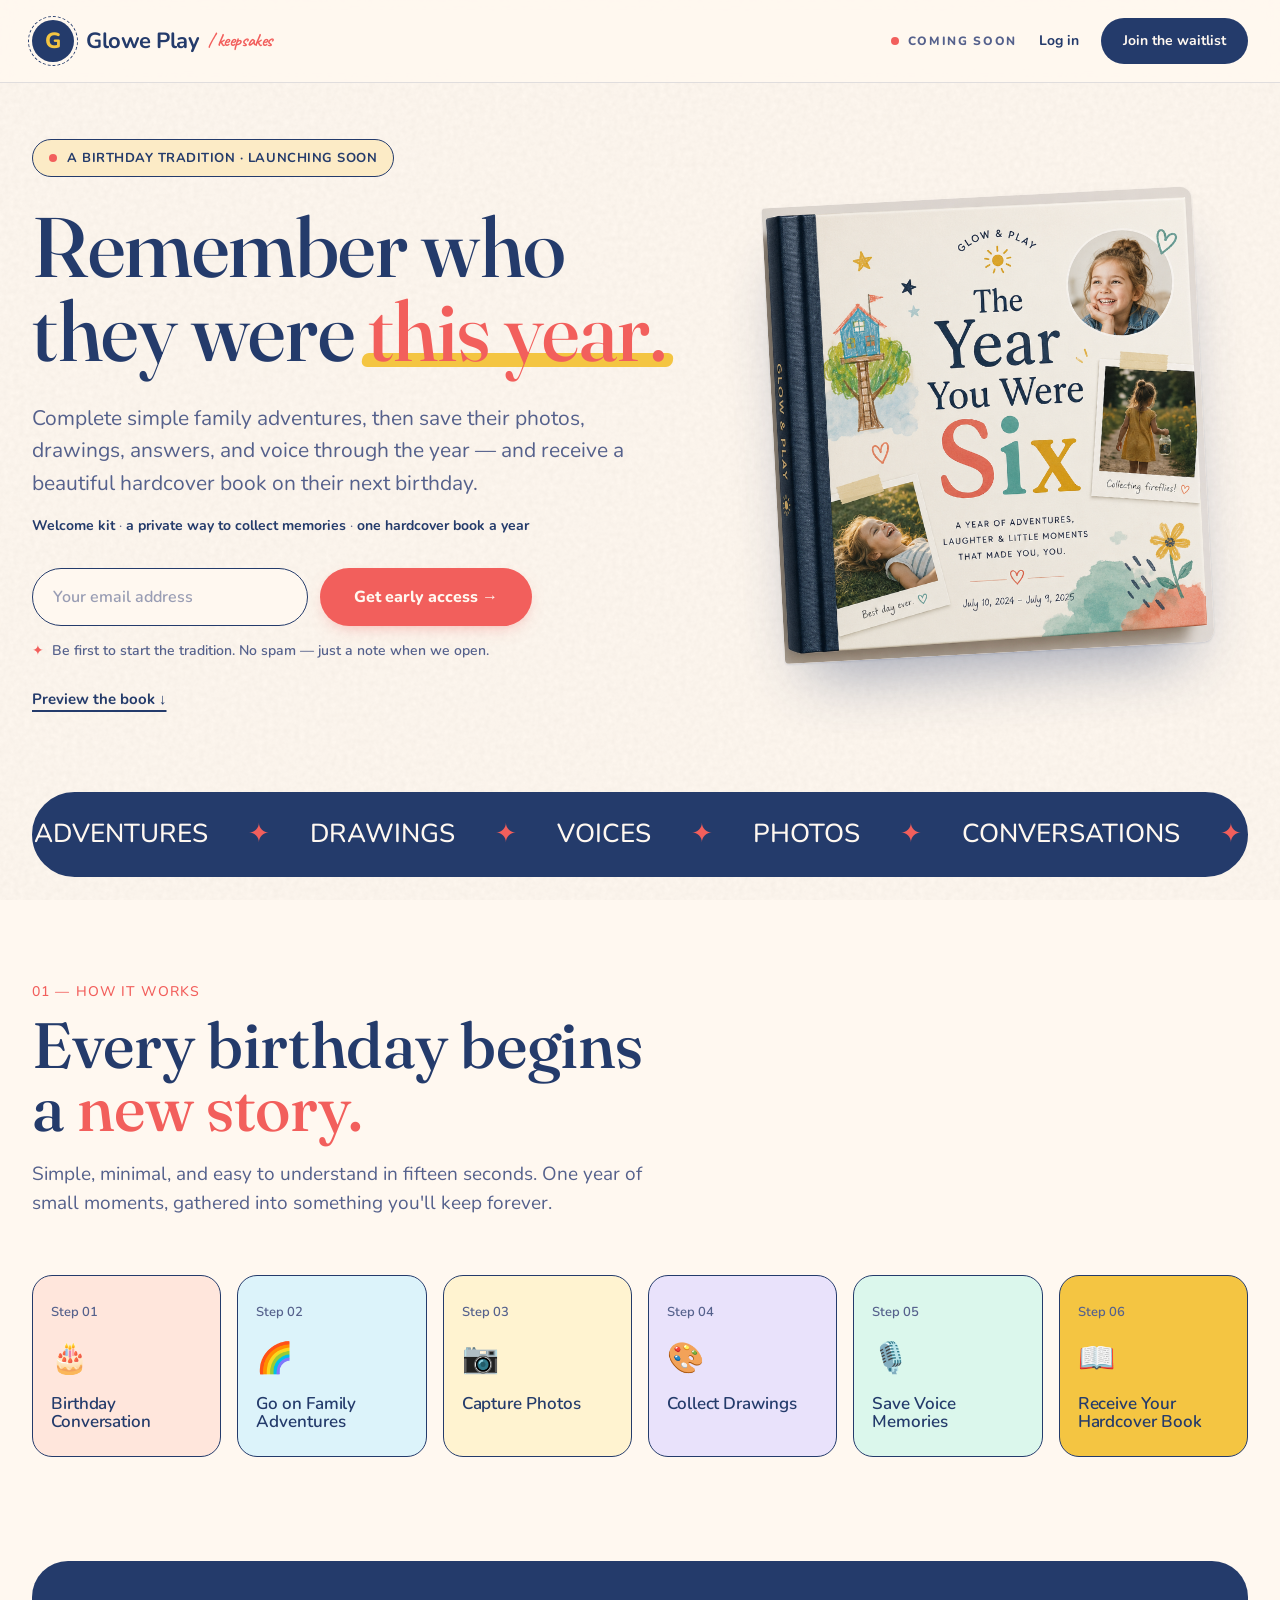
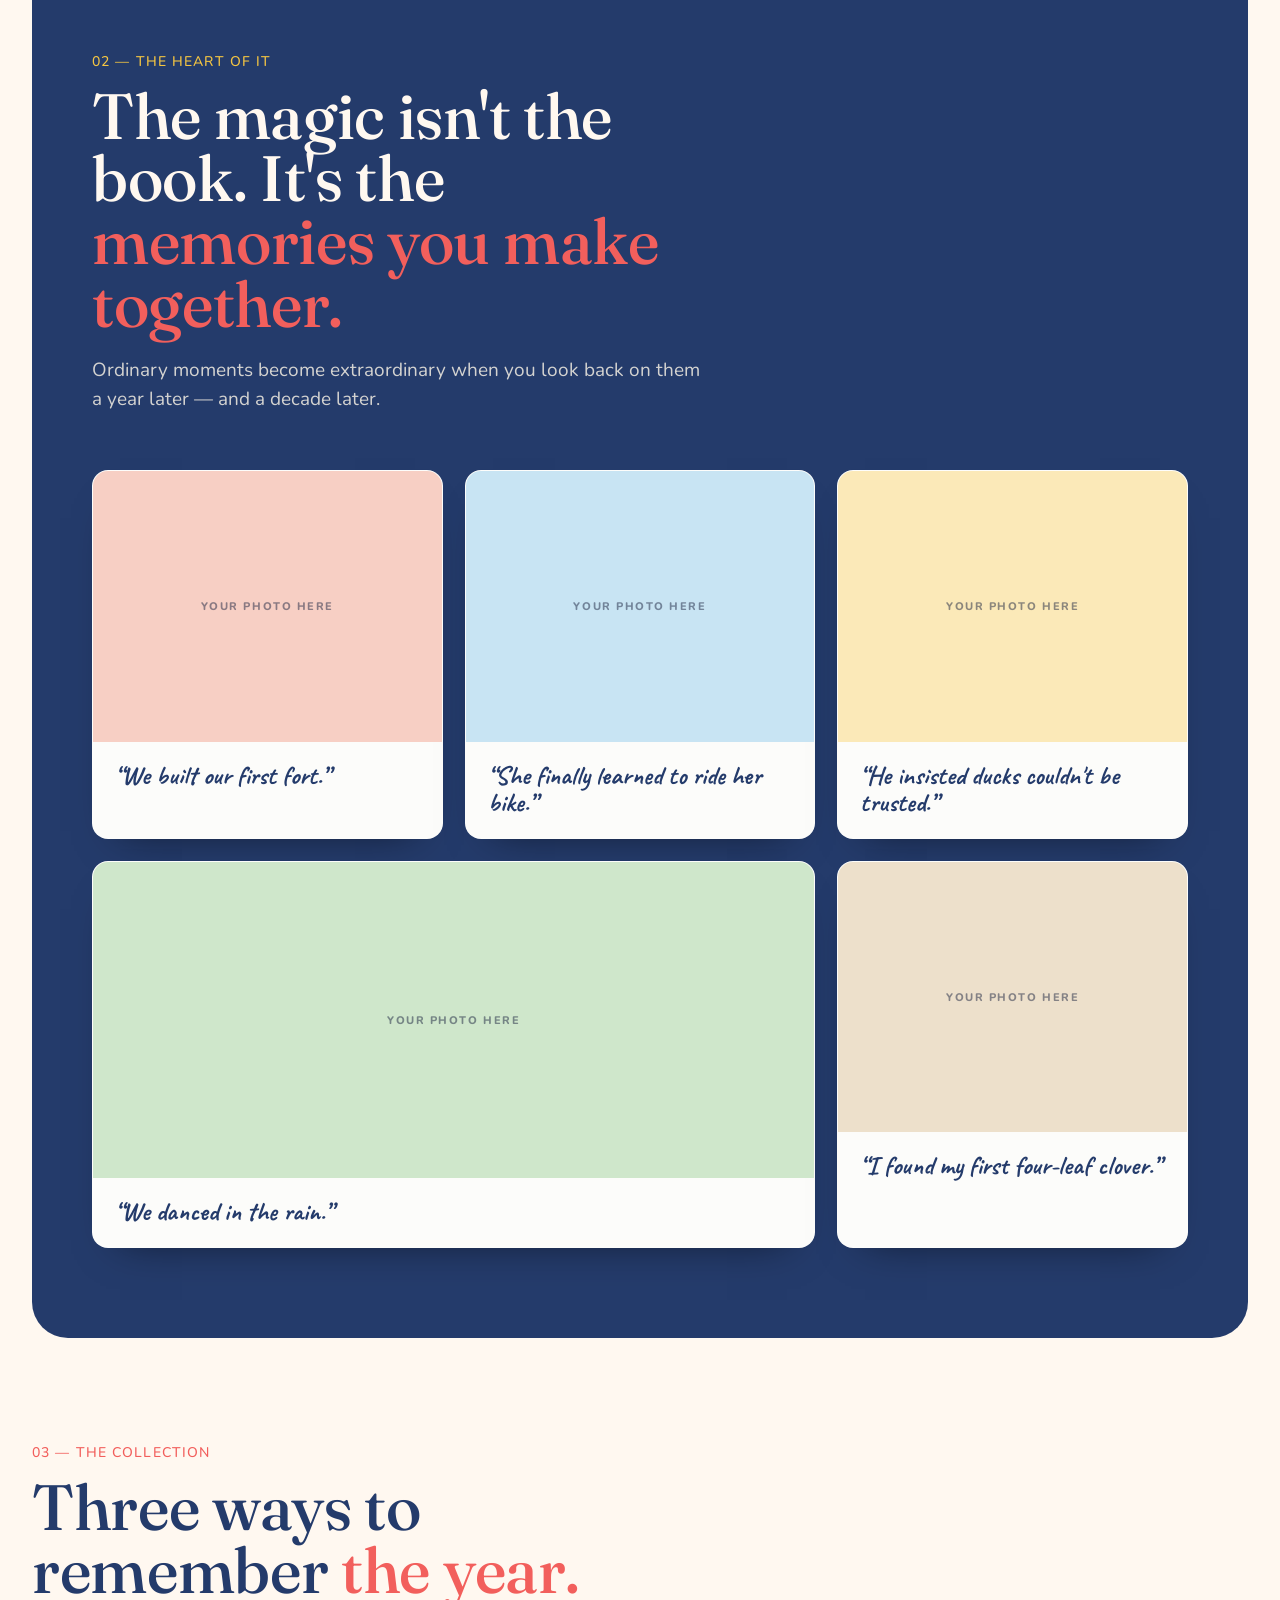
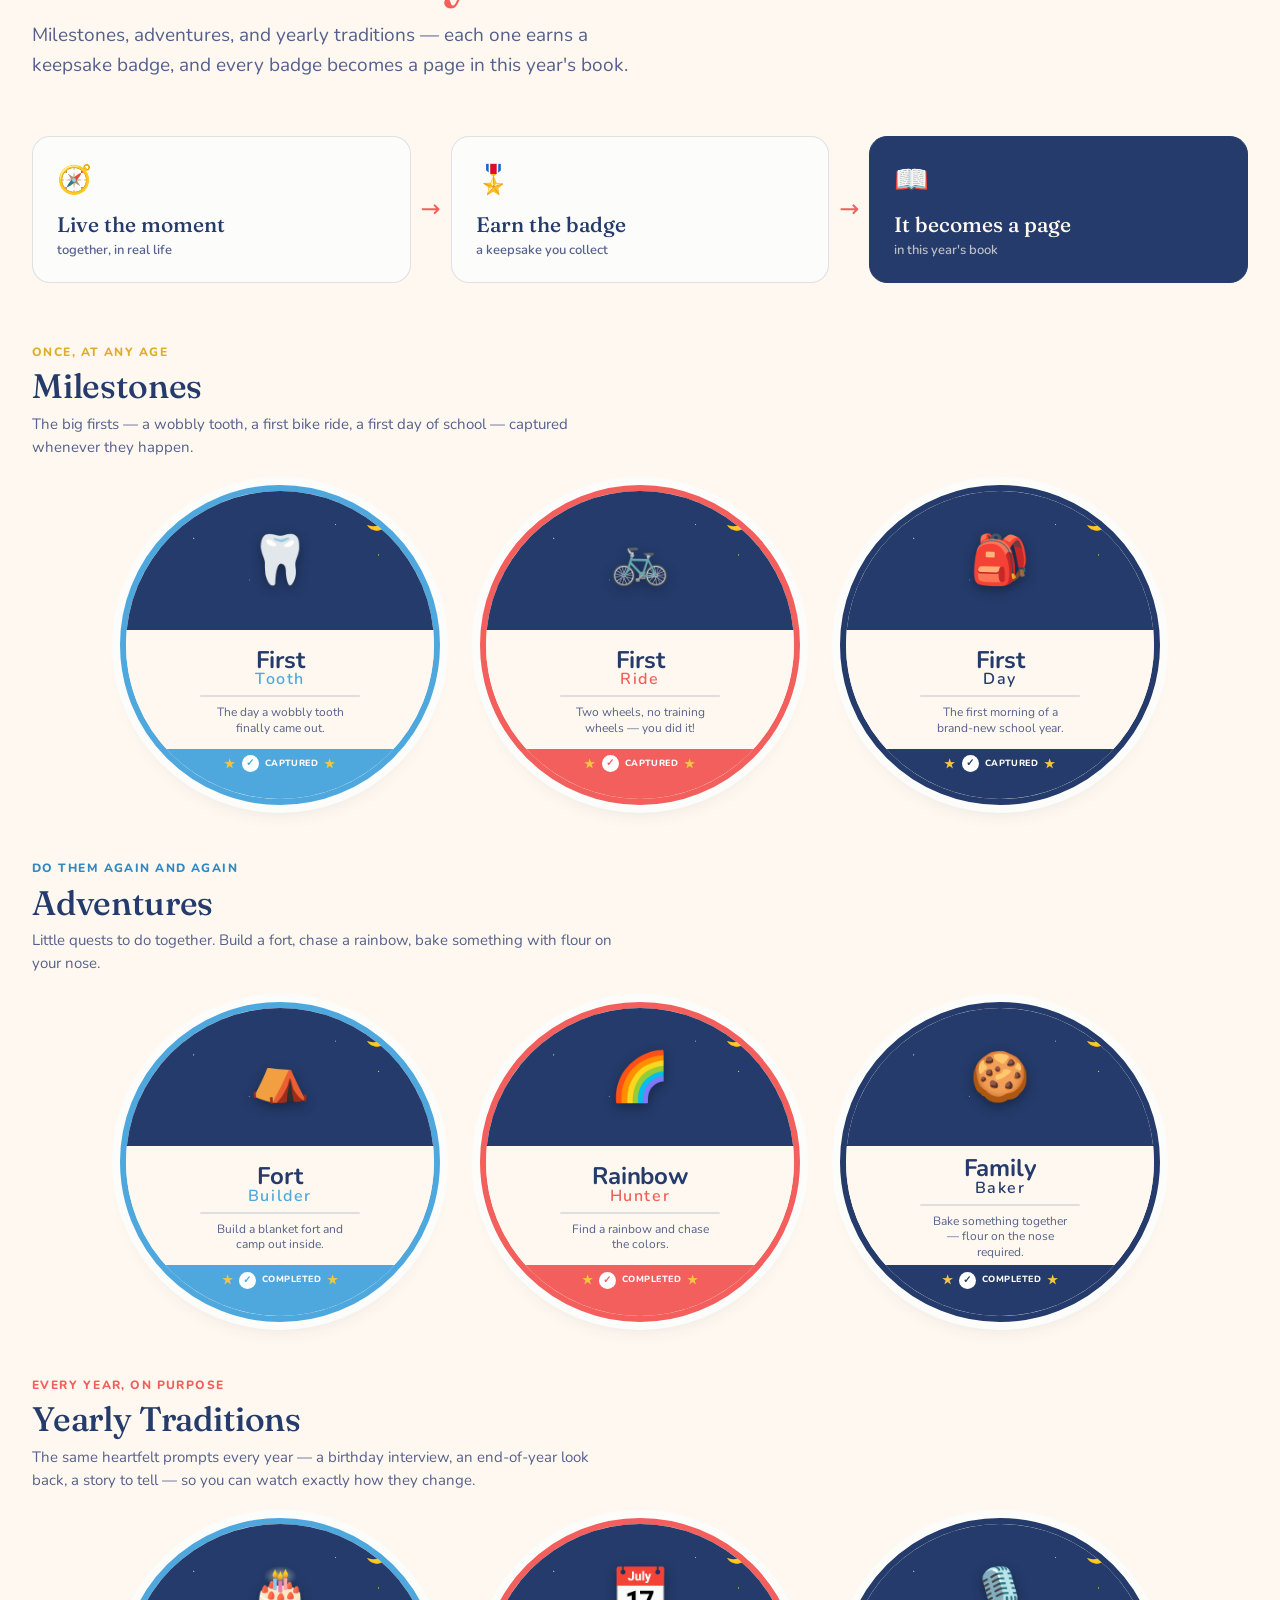
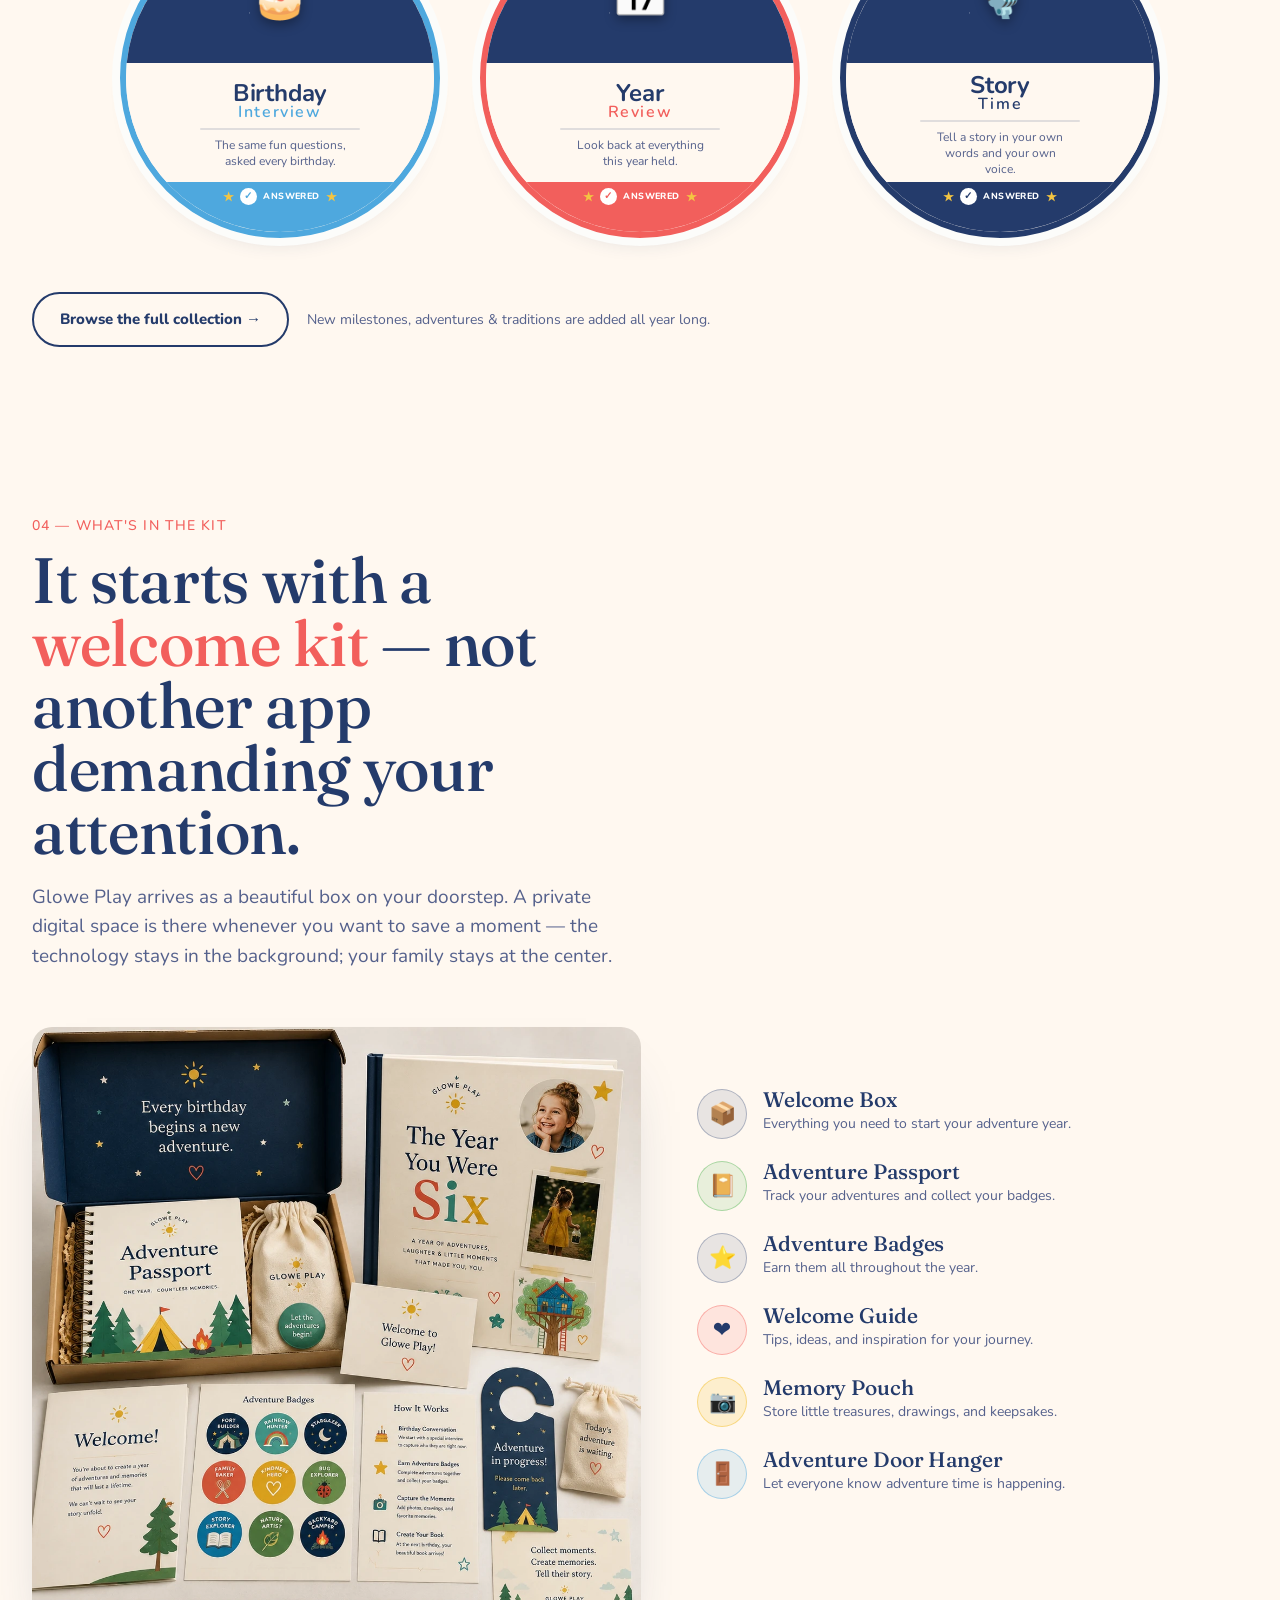
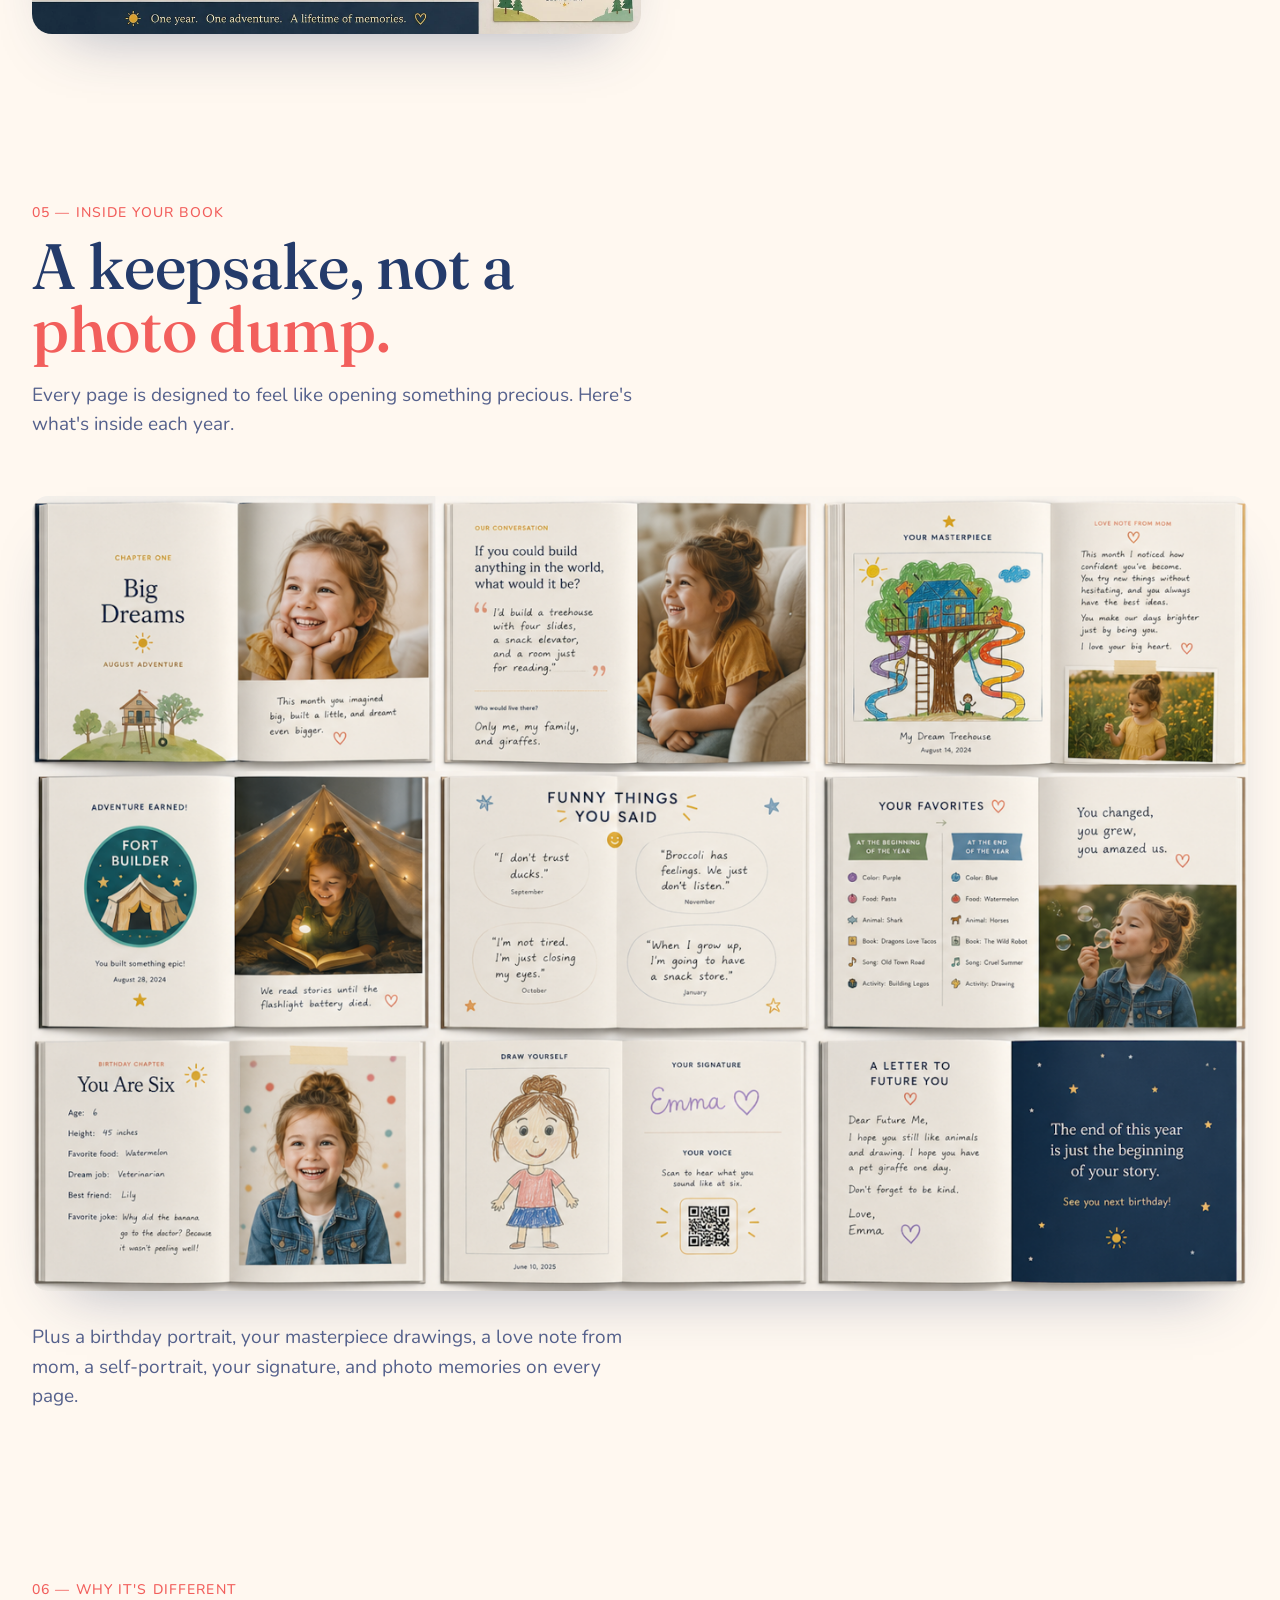
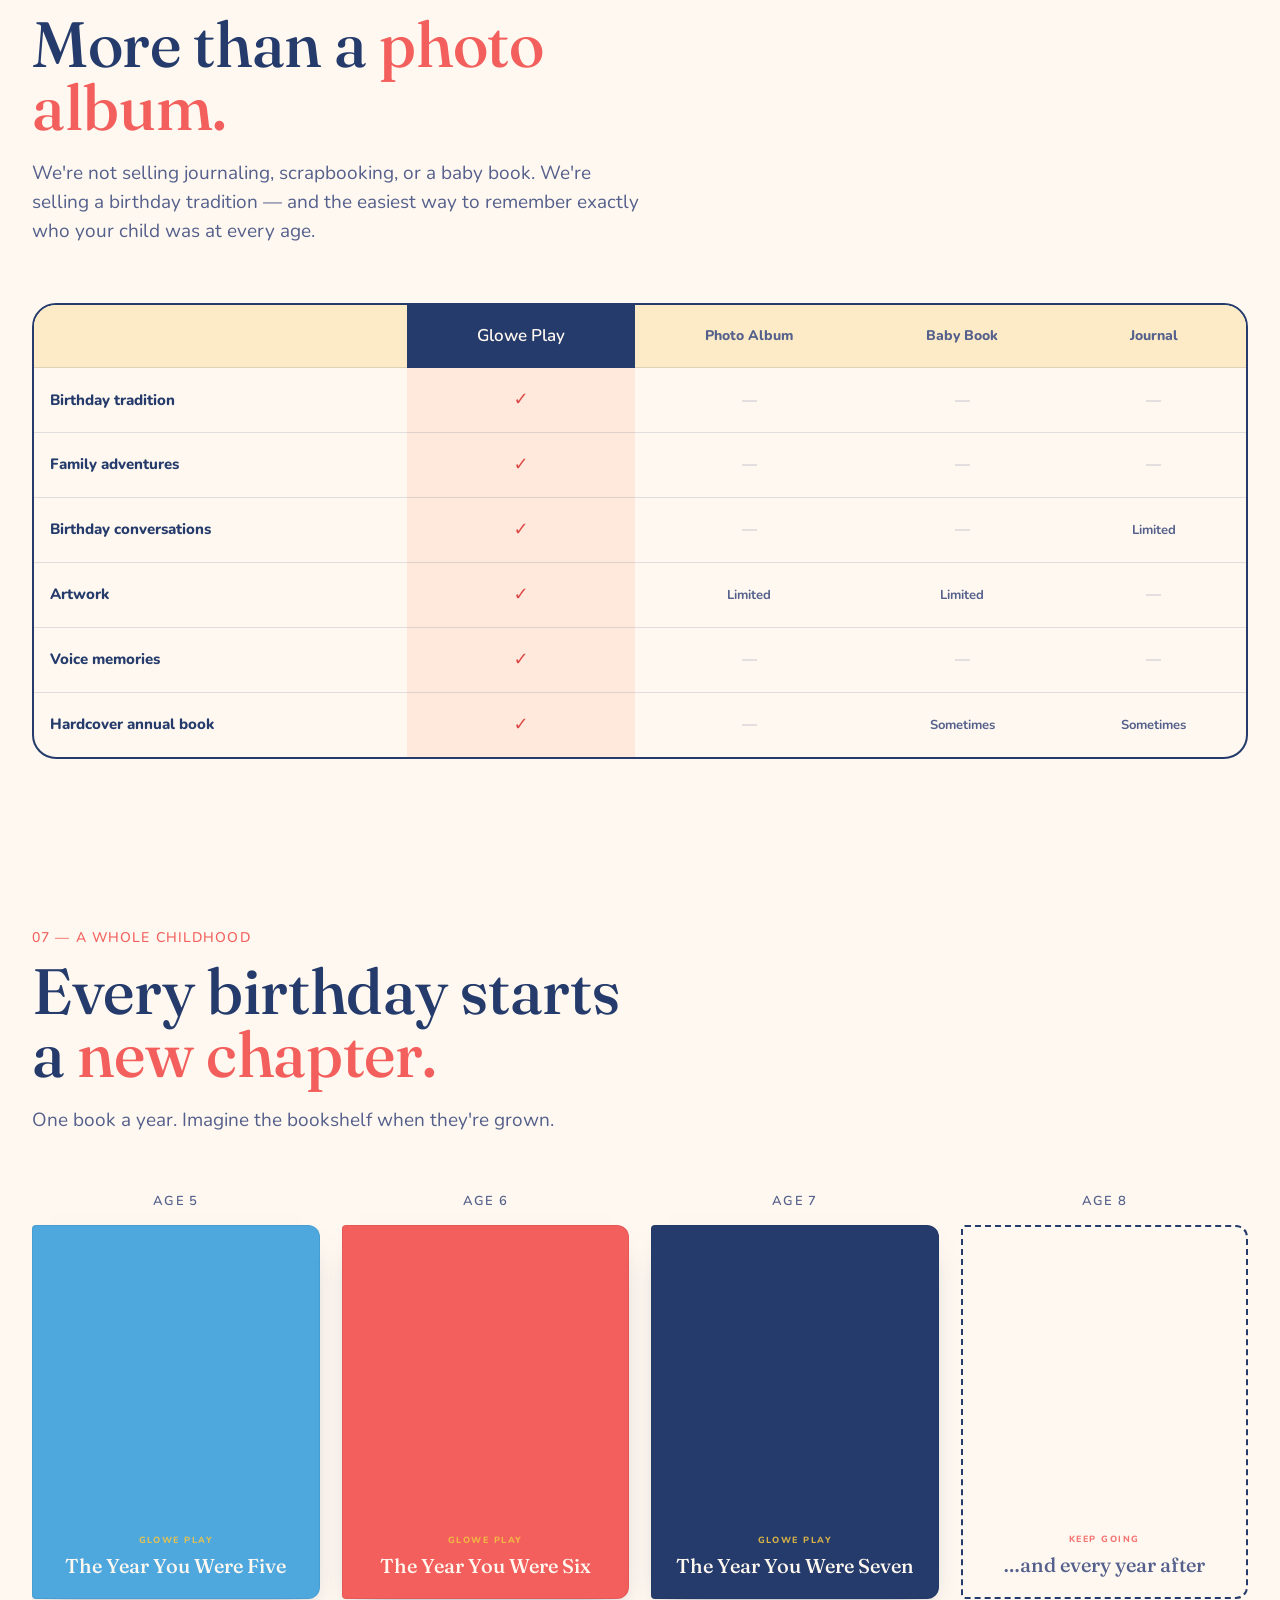
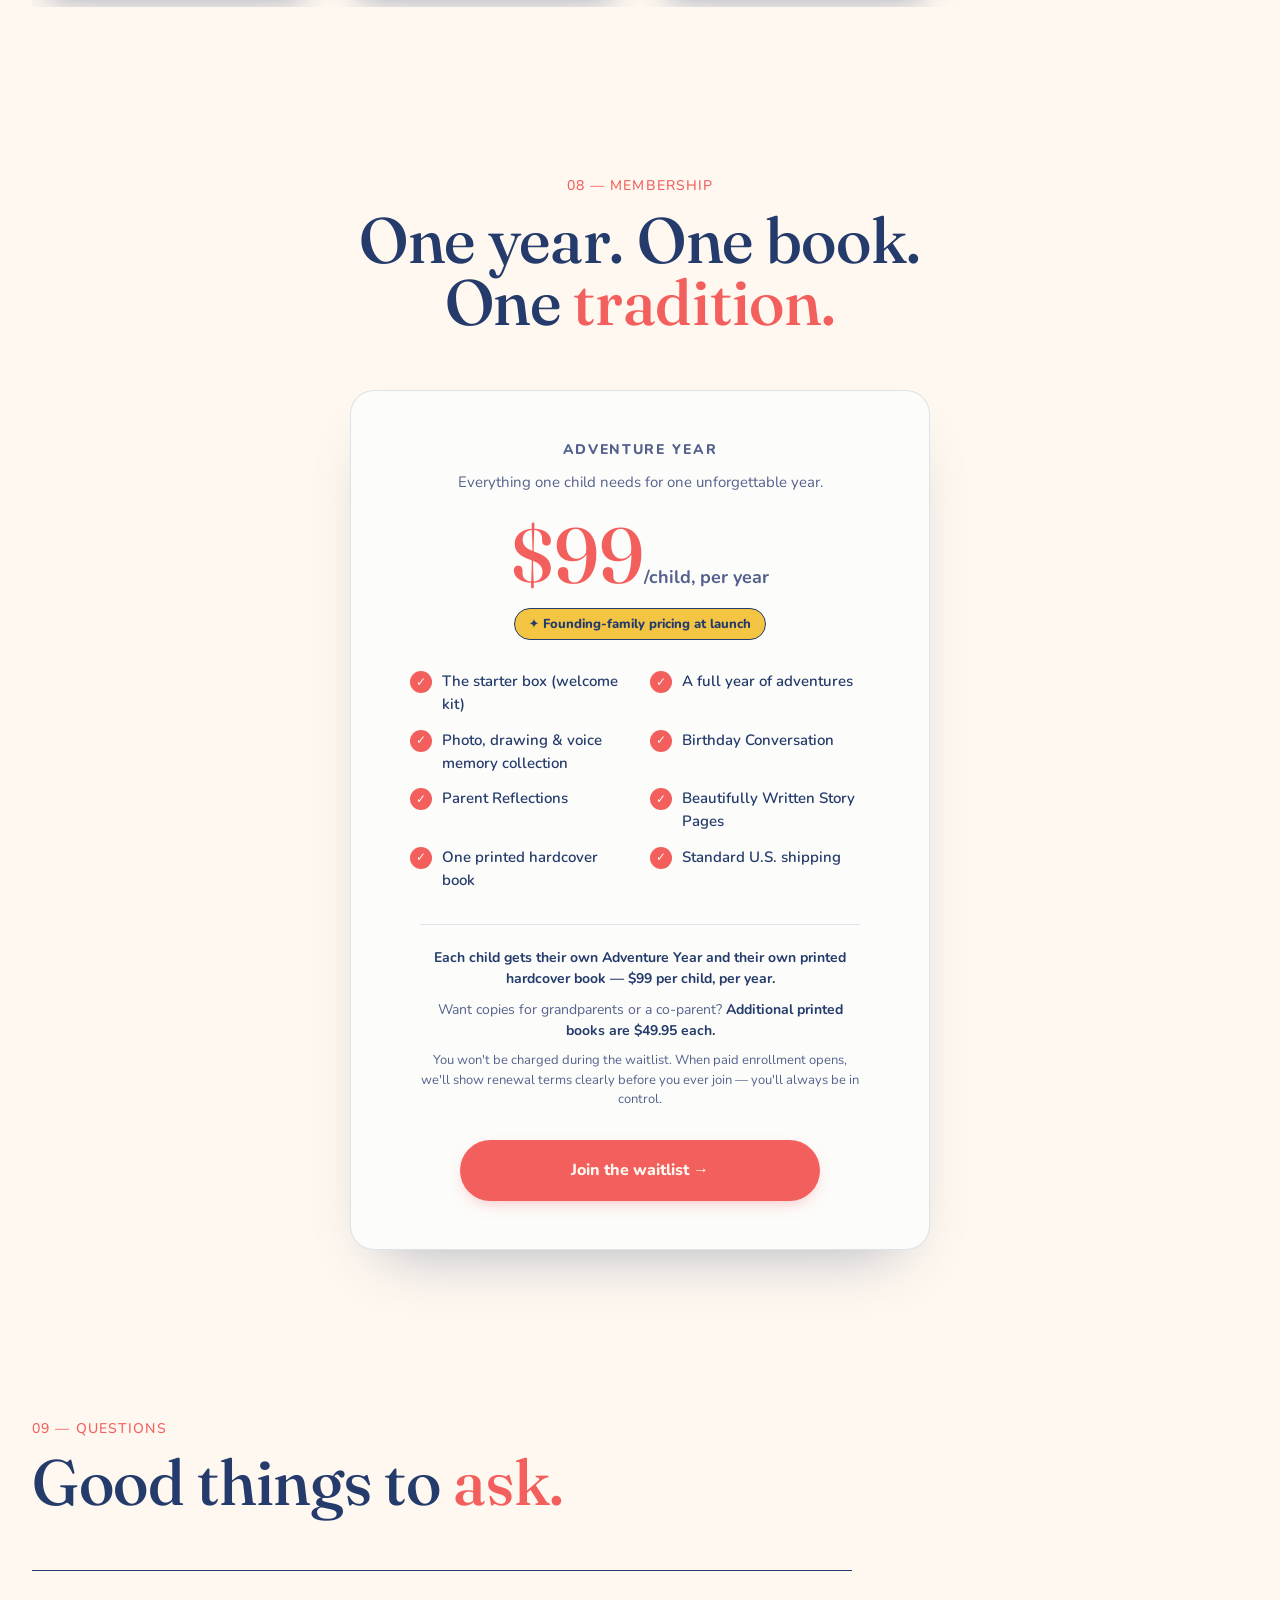
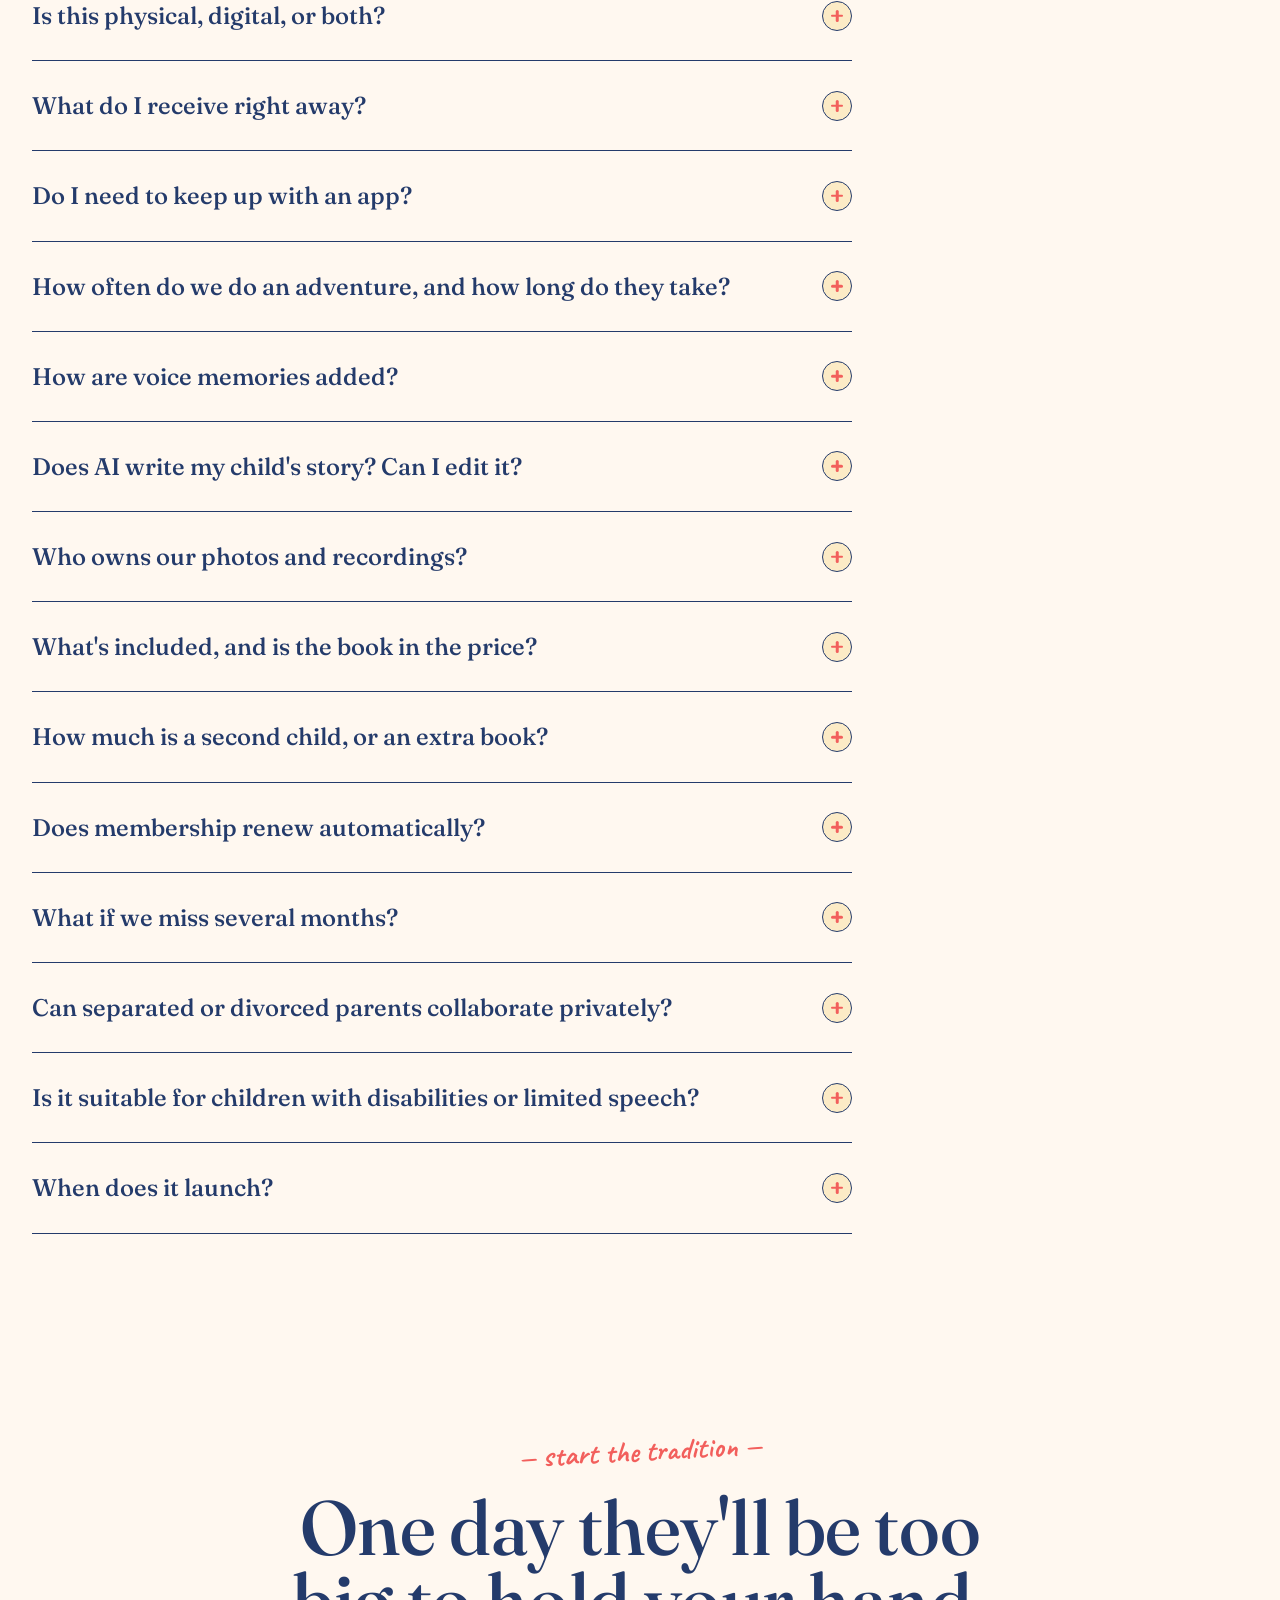
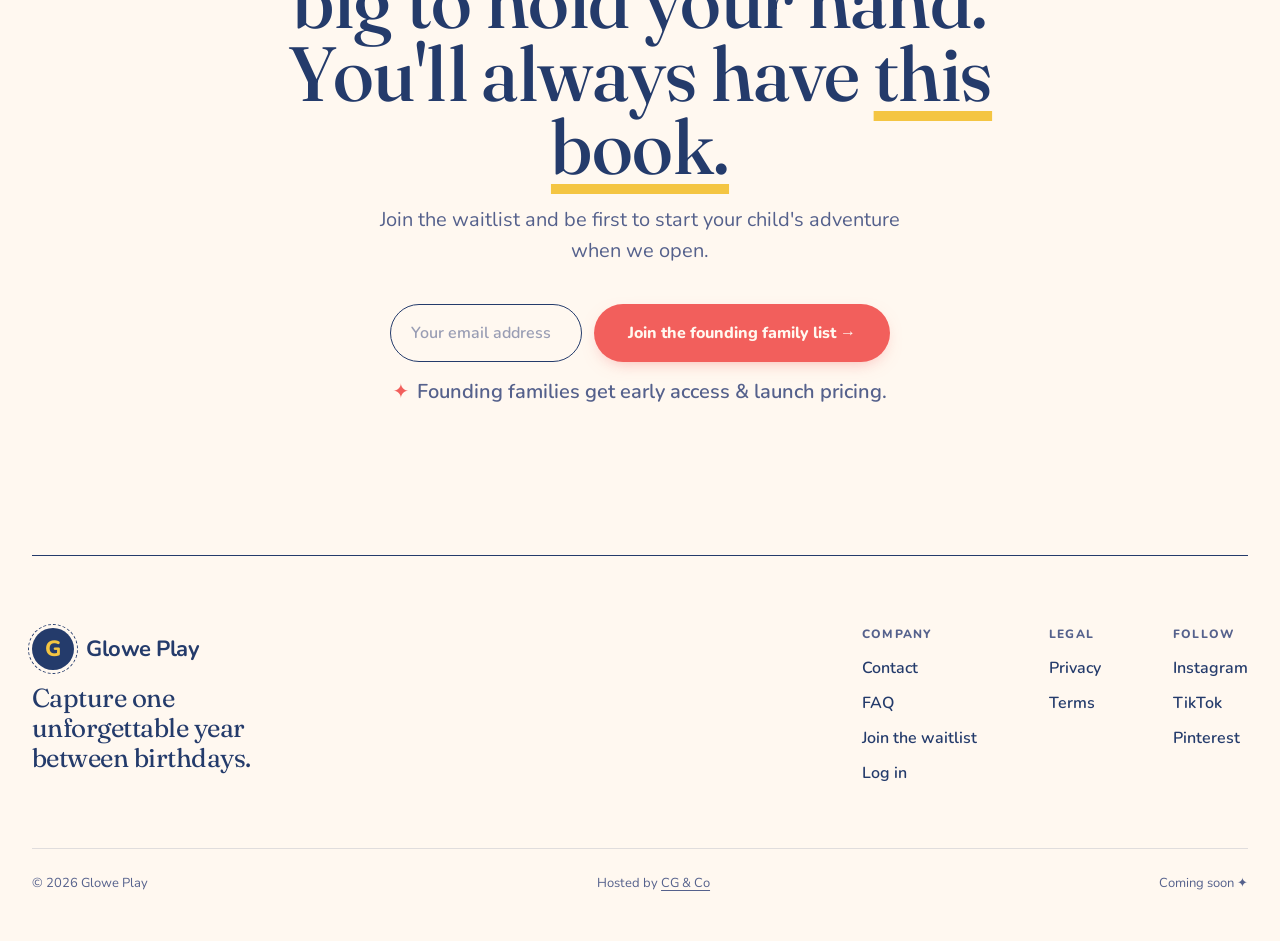
==== commit 13b4e659: "Cover: redesign to match the keepsake reference - New 'Classic' cream theme (default): navy title, m" ====
--- a/index.html
+++ b/index.html
@@ -9,7 +9,7 @@
 <link rel="preconnect" href="https://fonts.googleapis.com">
 <link rel="preconnect" href="https://fonts.gstatic.com" crossorigin>
 <link href="https://fonts.googleapis.com/css2?family=Fraunces:ital,opsz,wght@0,9..144,400;0,9..144,500;0,9..144,600;1,9..144,400;1,9..144,500&family=Nunito:wght@400;600;700;800&family=Caveat:wght@600;700&display=swap" rel="stylesheet">
-<link rel="stylesheet" href="styles.css?v=10" />
+<link rel="stylesheet" href="styles.css?v=11" />
 </head>
 <body>
 
--- a/styles.css
+++ b/styles.css
@@ -1862,27 +1862,38 @@
   .sp-photo.has-img { padding: 0; overflow: hidden; }
   .sp-photo.has-img img { width: 100%; height: 100%; object-fit: cover; }
 
-  /* ─── Themed book cover ─── */
-  .cover { position: relative; width: min(430px, 94%); margin: 0 auto; aspect-ratio: 3 / 3.9; border: 2px solid var(--ink); border-radius: 8px 18px 18px 8px; box-shadow: 0 12px 0 var(--ink); overflow: hidden; padding: 26px 22px; display: flex; flex-direction: column; align-items: center; text-align: center; }
+  /* ─── Themed book cover (matches the keepsake reference) ─── */
+  .cover { position: relative; width: min(460px, 96%); margin: 0 auto; aspect-ratio: 1 / 1.06; border: 2px solid var(--ink); border-radius: 6px 16px 16px 6px; box-shadow: 0 12px 0 var(--ink); overflow: hidden; }
   .cover .cd { position: absolute; z-index: 0; pointer-events: none; }
   .cover .cd svg { width: 100%; height: 100%; display: block; }
-  .cover > *:not(.cd) { position: relative; z-index: 1; }
-  .cv-logo { font-family: 'Nunito', sans-serif; font-weight: 800; font-size: 13px; display: inline-flex; align-items: center; gap: 7px; opacity: 0.92; }
-  .cv-logo-mark { width: 22px; height: 22px; border-radius: 50%; border: 2px solid currentColor; display: grid; place-items: center; font-family: 'Fraunces', serif; font-size: 12px; font-weight: 600; }
-  .cv-title { margin-top: 12px; }
-  .cv-yw { display: block; font-family: 'Nunito', sans-serif; font-weight: 800; font-size: 12px; letter-spacing: 0.18em; text-transform: uppercase; }
-  .cv-age { display: block; font-family: 'Fraunces', serif; font-weight: 500; font-style: italic; font-size: clamp(46px, 15vw, 74px); line-height: 1; margin-top: 2px; }
-  .cv-dates { font-family: 'Nunito', sans-serif; font-size: 11px; letter-spacing: 0.05em; opacity: 0.85; margin-top: 6px; }
-  .cv-collage { position: relative; flex: 1; width: 100%; margin: 12px 0 6px; }
-  .cv-photo { position: absolute; background: #fff; border: 1px solid rgba(0,0,0,0.14); padding: 5px 5px 9px; box-shadow: 0 7px 16px -7px rgba(0,0,0,0.45); }
-  .cv-photo img { display: block; width: 100%; height: 100%; object-fit: cover; }
-  .cv-photo.empty { display: grid; place-items: center; background: rgba(255,255,255,0.55); border: 1.5px dashed rgba(0,0,0,0.28); box-shadow: none; }
-  .cv-photo.empty span { font-size: 9.5px; font-weight: 800; color: rgba(0,0,0,0.45); text-transform: uppercase; letter-spacing: 0.08em; }
-  .cv-draw { width: 46%; aspect-ratio: 1 / 1.05; left: 27%; top: 3%; transform: rotate(-4deg); }
-  .cv-p1 { width: 34%; aspect-ratio: 1 / 1.1; left: 1%; top: 40%; transform: rotate(-9deg); }
-  .cv-p2 { width: 34%; aspect-ratio: 1 / 1.1; left: 64%; top: 45%; transform: rotate(8deg); }
-  .cv-p3 { width: 32%; aspect-ratio: 1 / 1.1; left: 34%; top: 58%; transform: rotate(3deg); }
-  .cv-name { font-family: 'Caveat', cursive; font-weight: 700; font-size: 28px; }
+  .cv-splash { position: absolute; right: -5%; bottom: -6%; width: 40%; height: 34%; border-radius: 50%; background: radial-gradient(circle at 42% 42%, var(--a, #4EA8DE), transparent 66%); opacity: 0.32; filter: blur(3px); z-index: 0; }
+  .cv-logo { position: absolute; top: 18px; left: 0; right: 0; text-align: center; z-index: 4; font-family: 'Nunito', sans-serif; font-weight: 800; font-size: 13px; letter-spacing: 0.14em; text-transform: uppercase; }
+  .cv-logo .cv-sun { color: var(--sun-deep); }
+
+  .cv-center { position: absolute; top: 53%; left: 50%; transform: translate(-50%, -50%); width: 62%; text-align: center; z-index: 2; }
+  .cv-title { font-family: 'Fraunces', serif; }
+  .cv-the { display: block; font-size: clamp(20px, 4.5vw, 30px); font-weight: 400; line-height: 1; }
+  .cv-year { display: block; font-weight: 600; font-size: clamp(44px, 12vw, 70px); line-height: 0.9; }
+  .cv-yw2 { display: block; font-size: clamp(22px, 5.5vw, 36px); font-weight: 400; line-height: 1.05; }
+  .cv-age { display: block; font-family: 'Fraunces', serif; font-weight: 700; font-size: clamp(58px, 18vw, 100px); line-height: 0.86; margin-top: 2px; }
+  .cv-sub { font-family: 'Nunito', sans-serif; font-weight: 800; font-size: 10.5px; letter-spacing: 0.09em; text-transform: uppercase; line-height: 1.5; margin: 12px auto 0; max-width: 24ch; opacity: 0.92; }
+  .cv-hr { color: var(--coral); font-size: 13px; margin: 6px 0 4px; }
+  .cv-dates { font-family: 'Nunito', sans-serif; font-size: 11px; letter-spacing: 0.04em; opacity: 0.85; }
+
+  .cv-circle { position: absolute; top: 5%; right: 5%; width: 24%; aspect-ratio: 1; border-radius: 50%; overflow: hidden; border: 4px solid #fff; box-shadow: 0 7px 16px -7px rgba(0,0,0,0.45); z-index: 3; }
+  .cv-circle img { width: 100%; height: 100%; object-fit: cover; display: block; }
+  .cv-circle.empty { display: grid; place-items: center; background: rgba(255,255,255,0.55); }
+  .cv-draw { position: absolute; top: 15%; left: 1%; width: 27%; transform: rotate(-3deg); z-index: 2; }
+  .cv-draw img { width: 100%; display: block; border-radius: 4px; }
+  .cv-draw.empty { aspect-ratio: 1 / 1; border: 2px dashed rgba(0,0,0,0.22); border-radius: 8px; display: grid; place-items: center; }
+  .cv-draw.empty span, .cv-circle.empty span, .cv-poly.empty .lbl { font-size: 10px; font-weight: 800; text-transform: uppercase; letter-spacing: 0.06em; opacity: 0.5; }
+  .cv-poly { position: absolute; background: #fff; padding: 6px 6px 11px; box-shadow: 0 9px 18px -8px rgba(0,0,0,0.5); z-index: 3; }
+  .cv-poly img { display: block; width: 100%; aspect-ratio: 1 / 1; object-fit: cover; }
+  .cv-poly.empty { display: grid; place-items: center; aspect-ratio: 1 / 1.1; }
+  .cv-poly1 { left: 3%; bottom: 5%; width: 30%; transform: rotate(-5deg); }
+  .cv-poly2 { right: 2%; top: 40%; width: 27%; transform: rotate(6deg); }
+  .cv-tape { position: absolute; top: -7px; left: 50%; transform: translateX(-50%) rotate(-4deg); width: 46%; height: 15px; background: rgba(244,197,66,0.55); border-radius: 2px; z-index: 4; }
+  @media (max-width: 480px) { .cv-center { width: 66%; } }
 
   .cover-toolbar { max-width: 560px; margin: 20px auto 0; display: flex; flex-direction: column; gap: 12px; align-items: center; }
   .cover-toolbar.mem-busy { opacity: 0.6; pointer-events: none; }
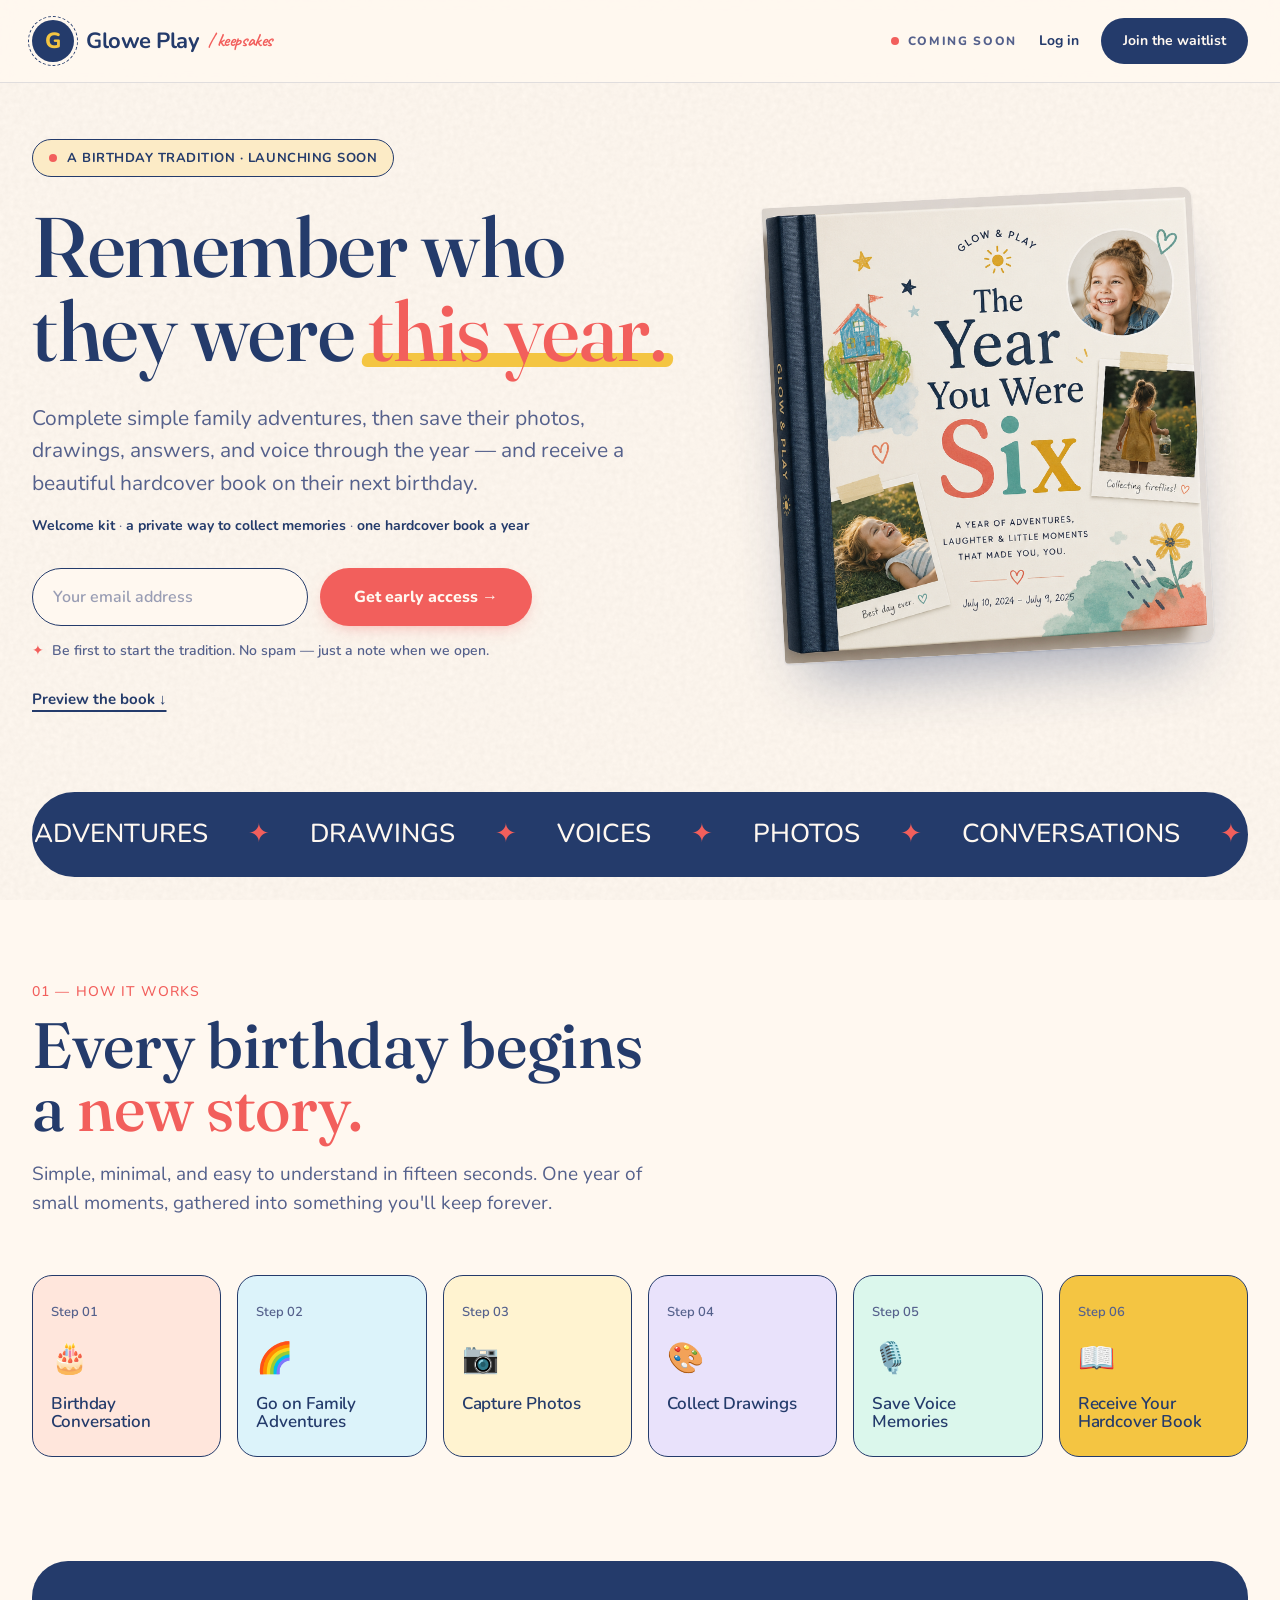
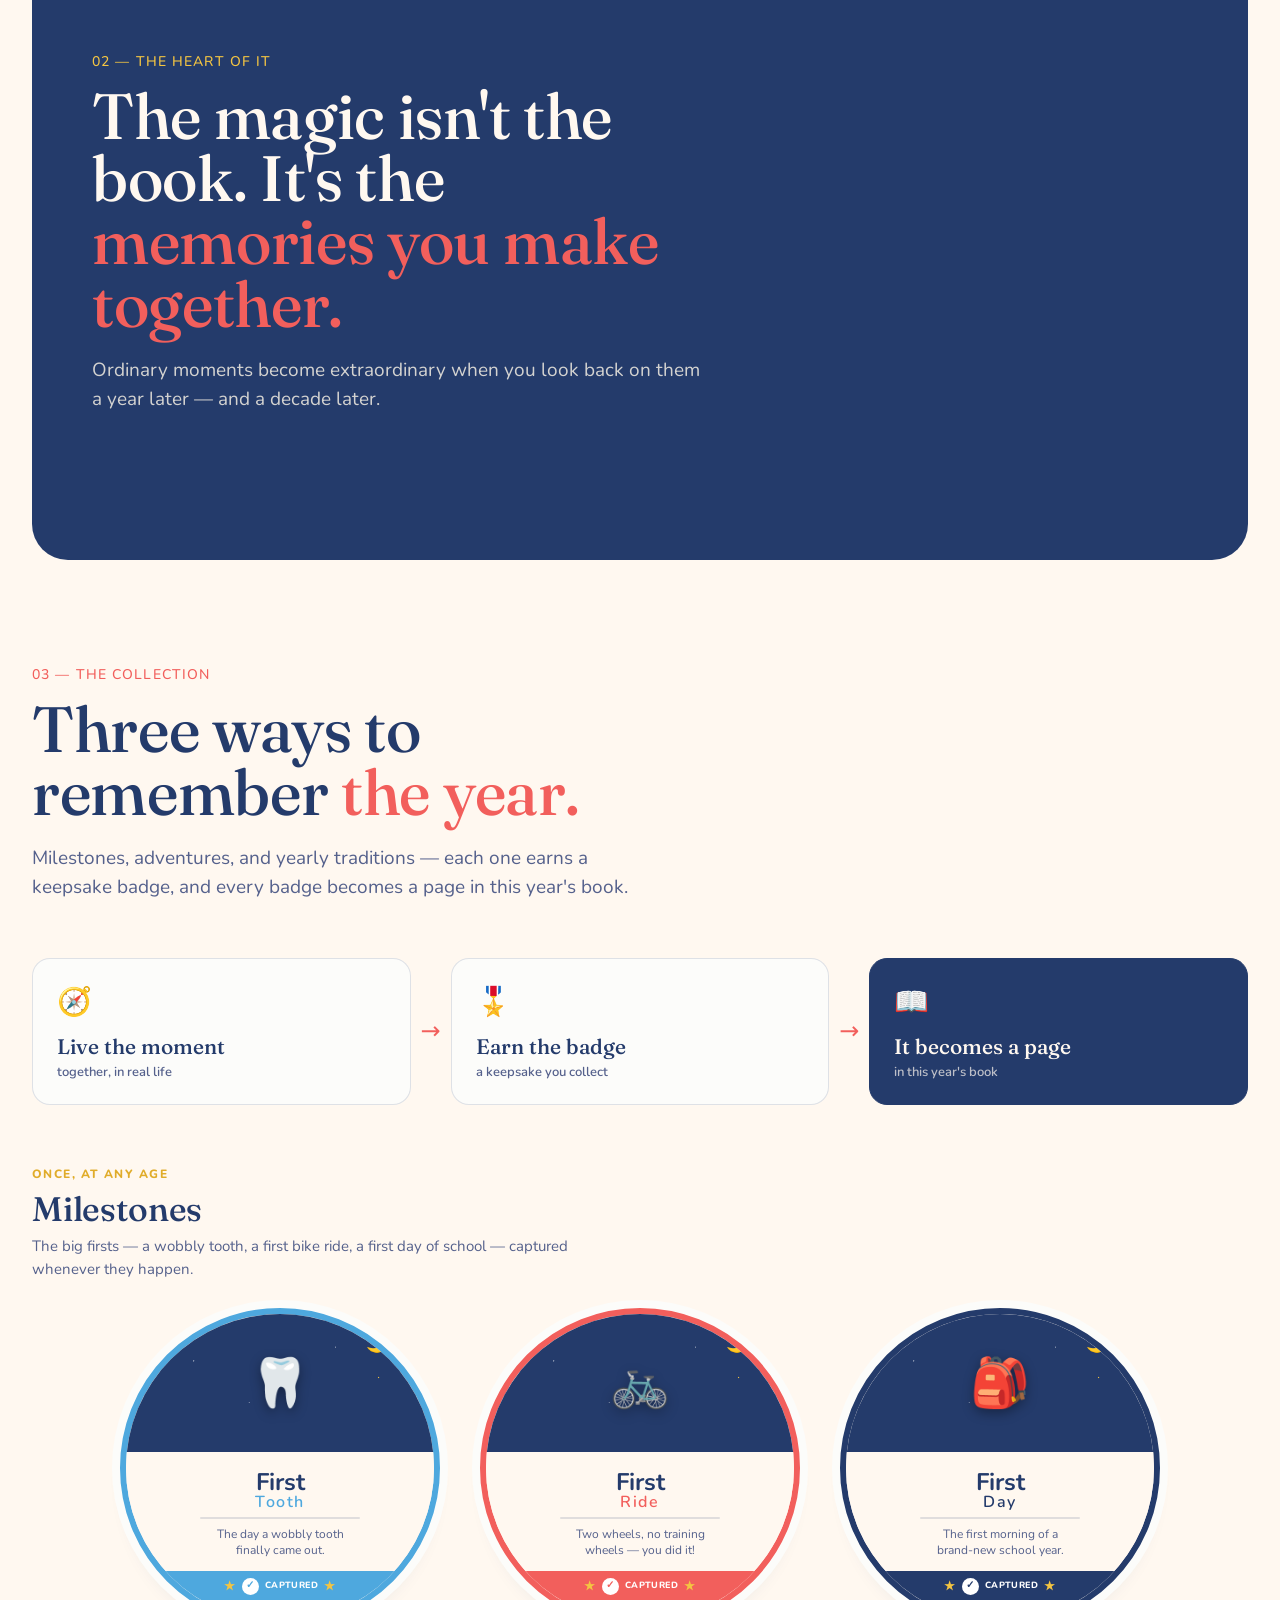
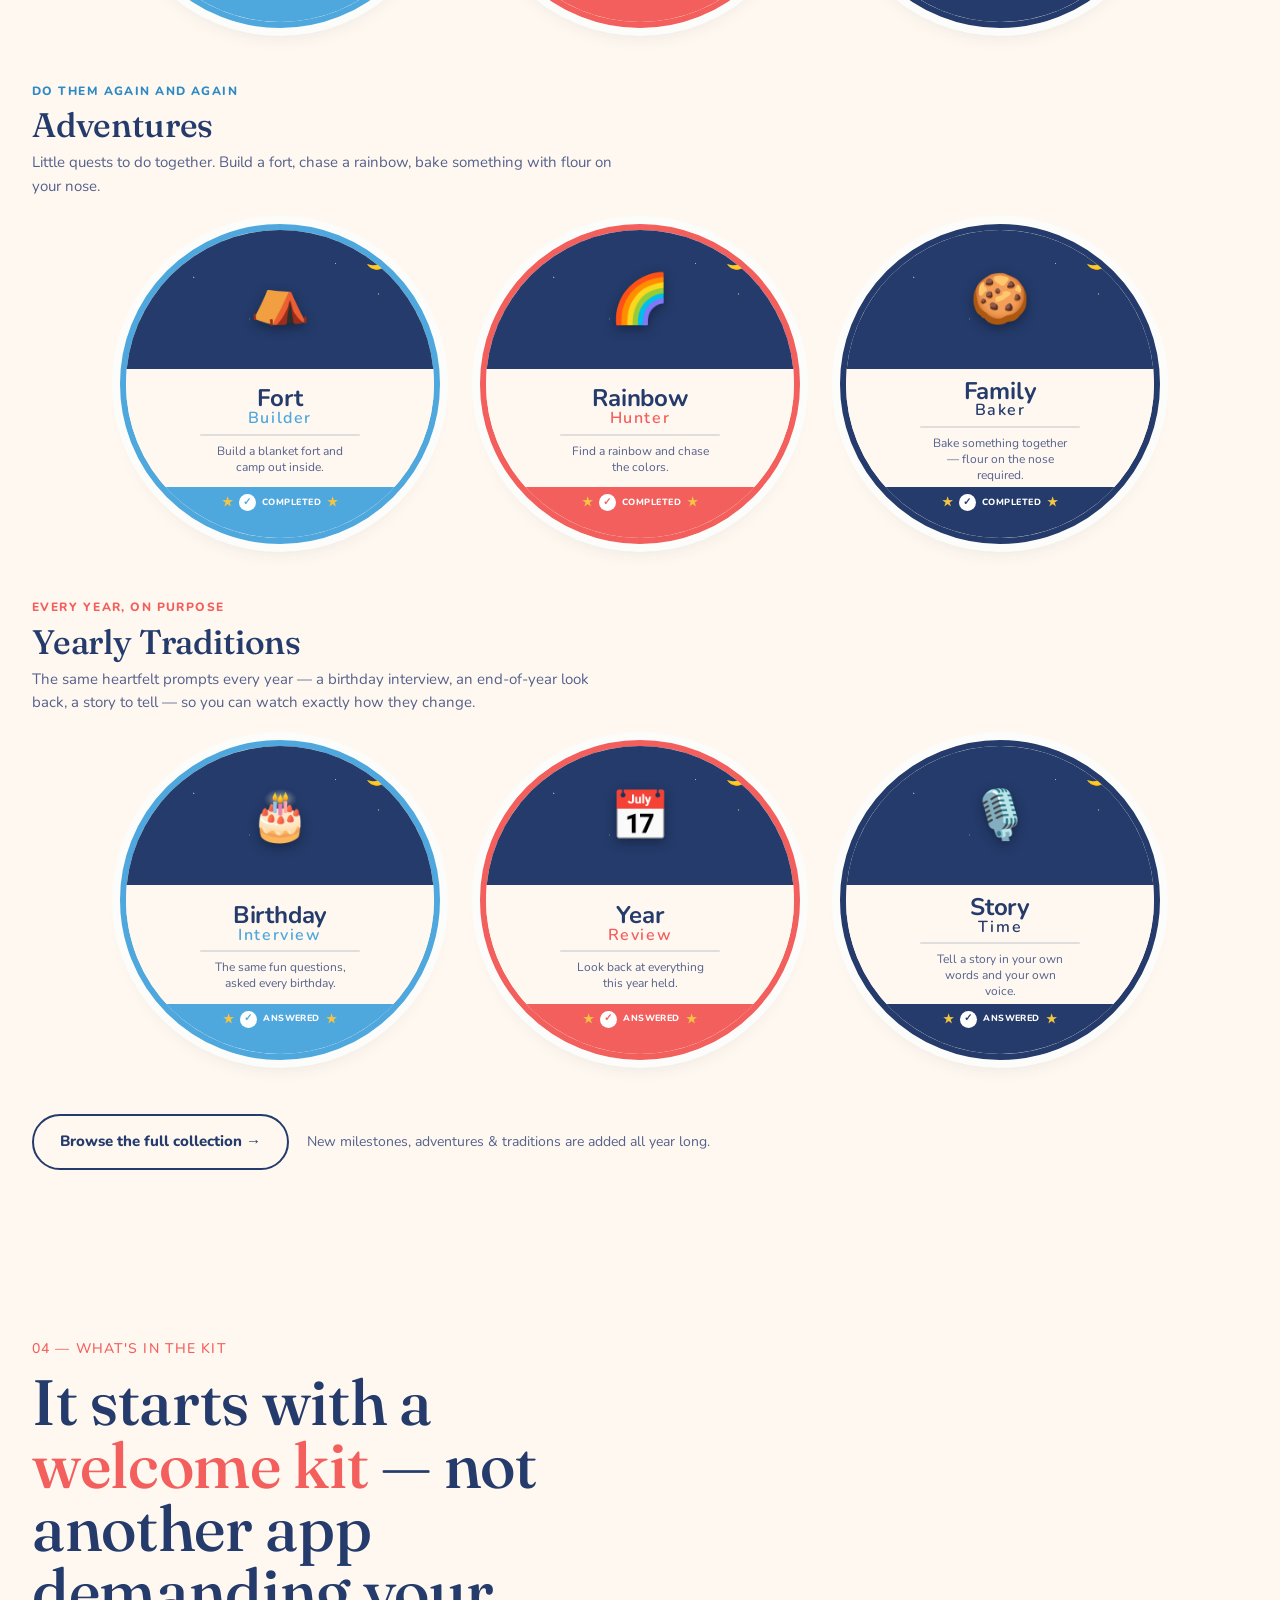
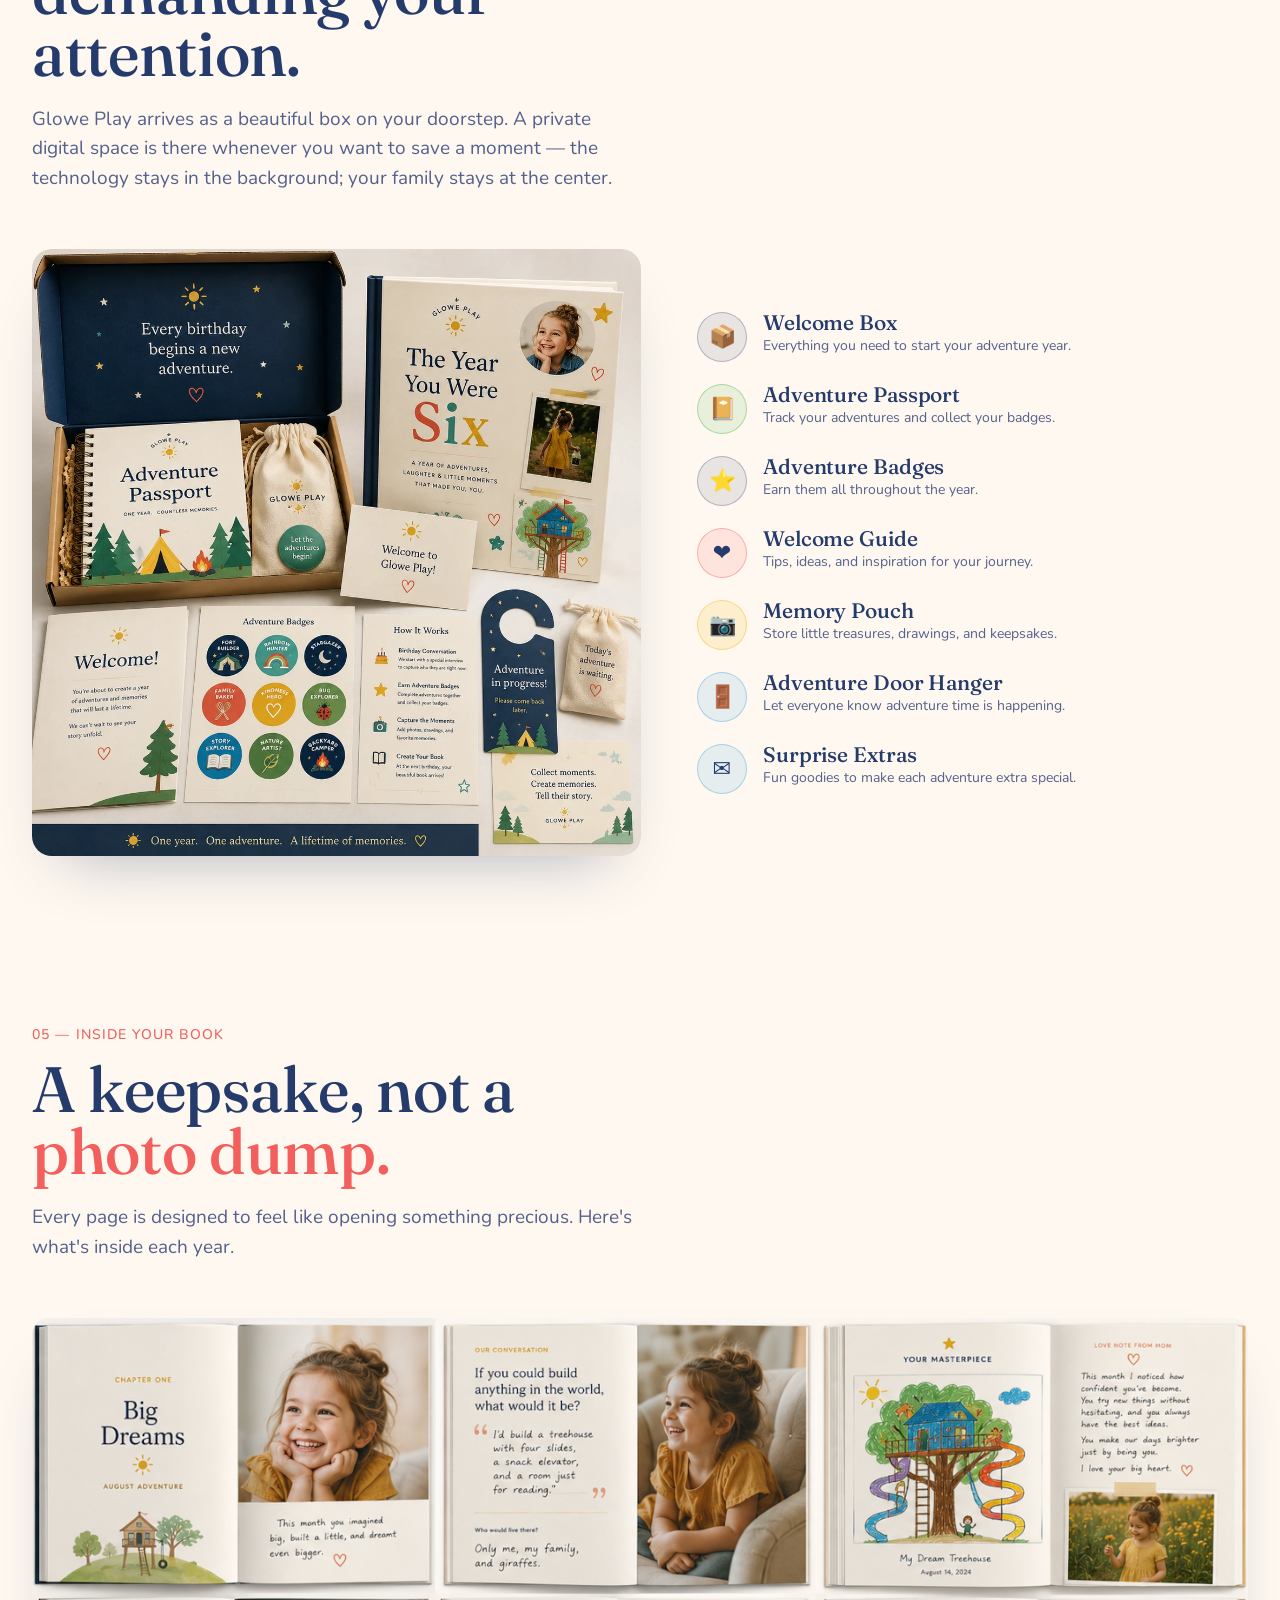
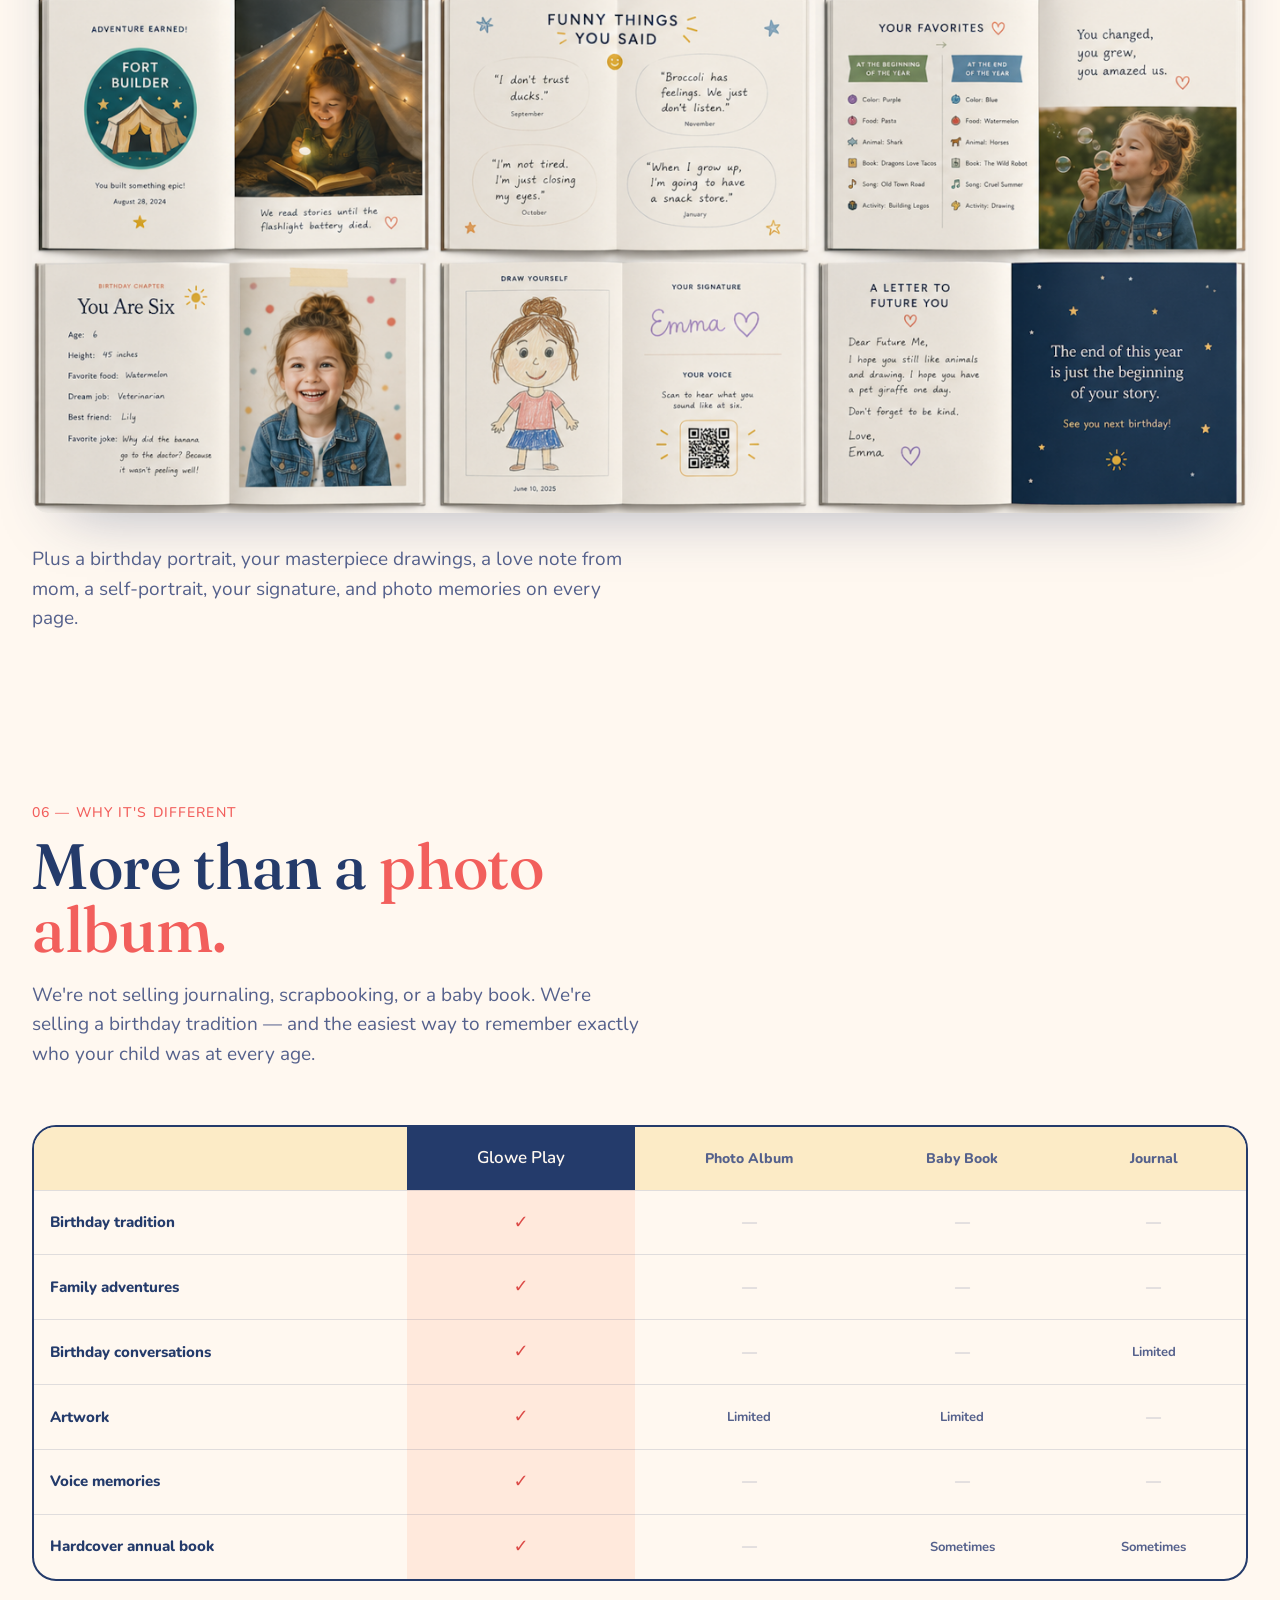
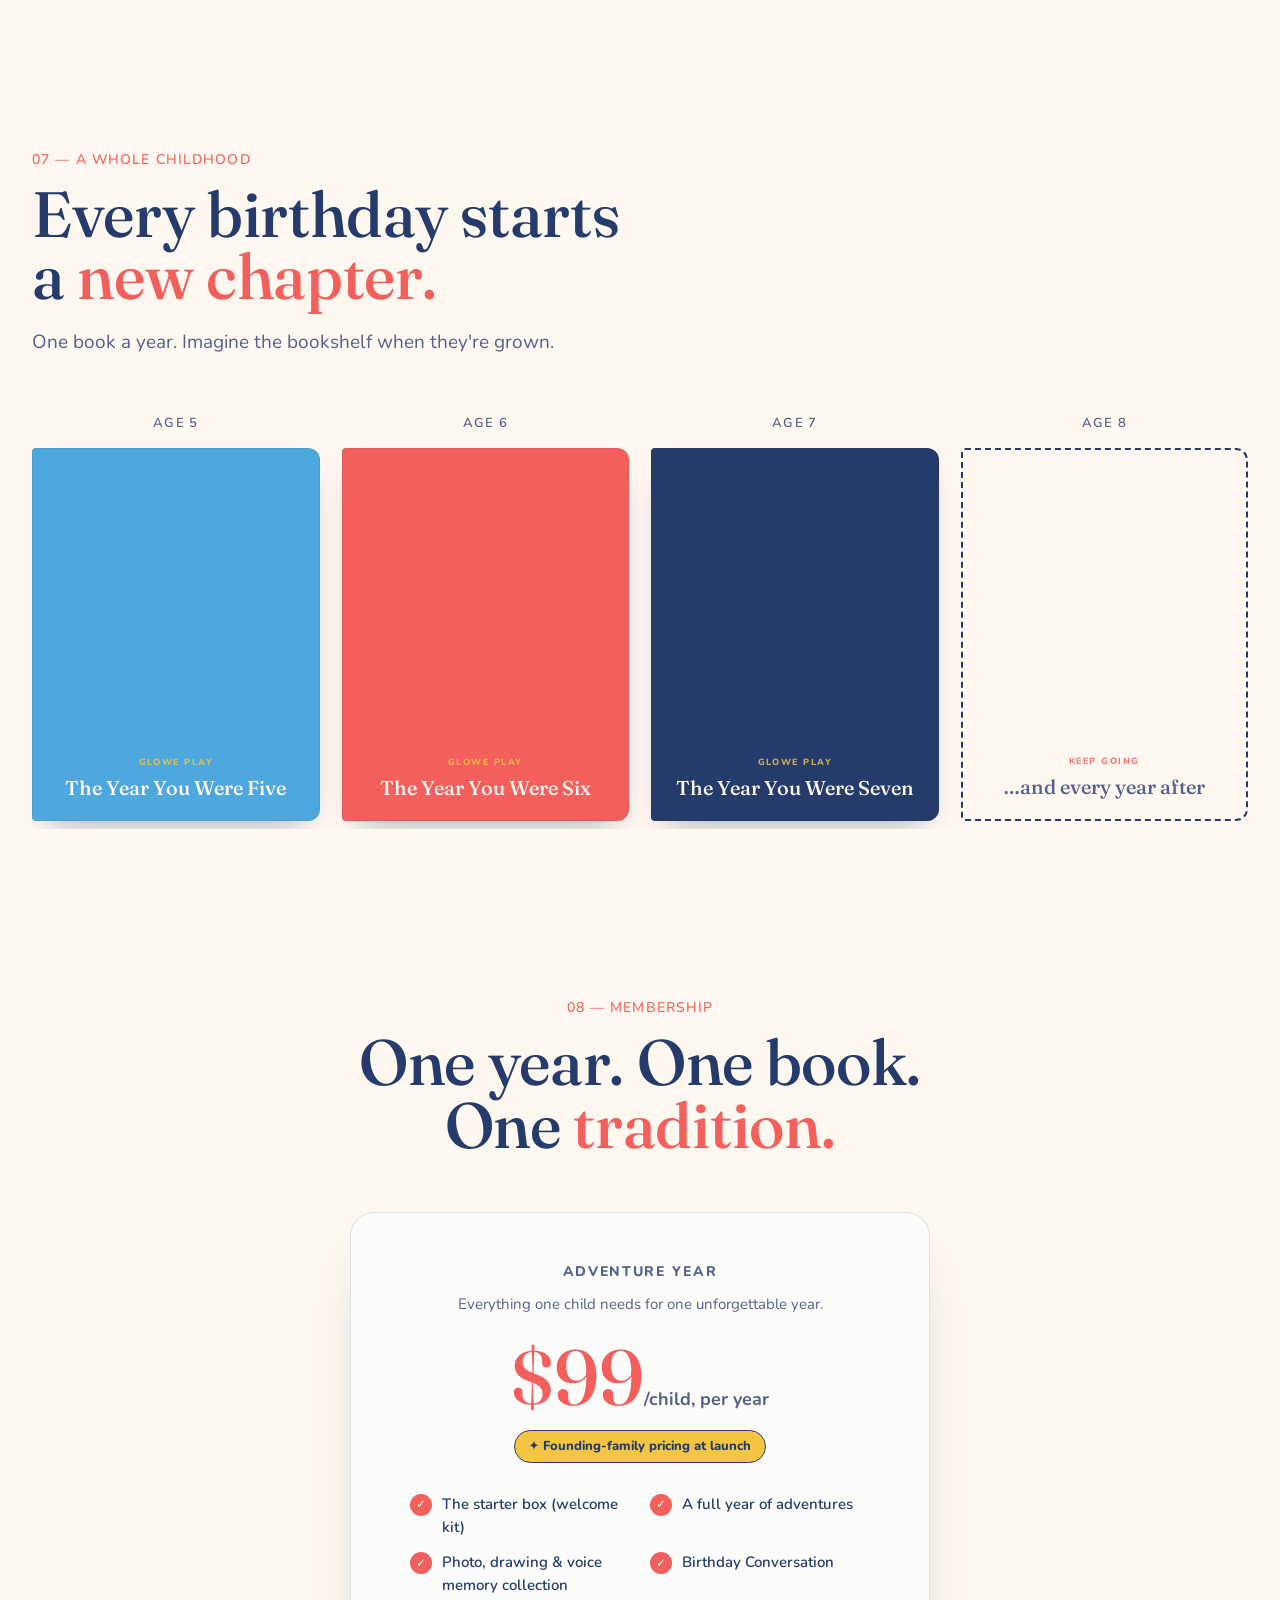
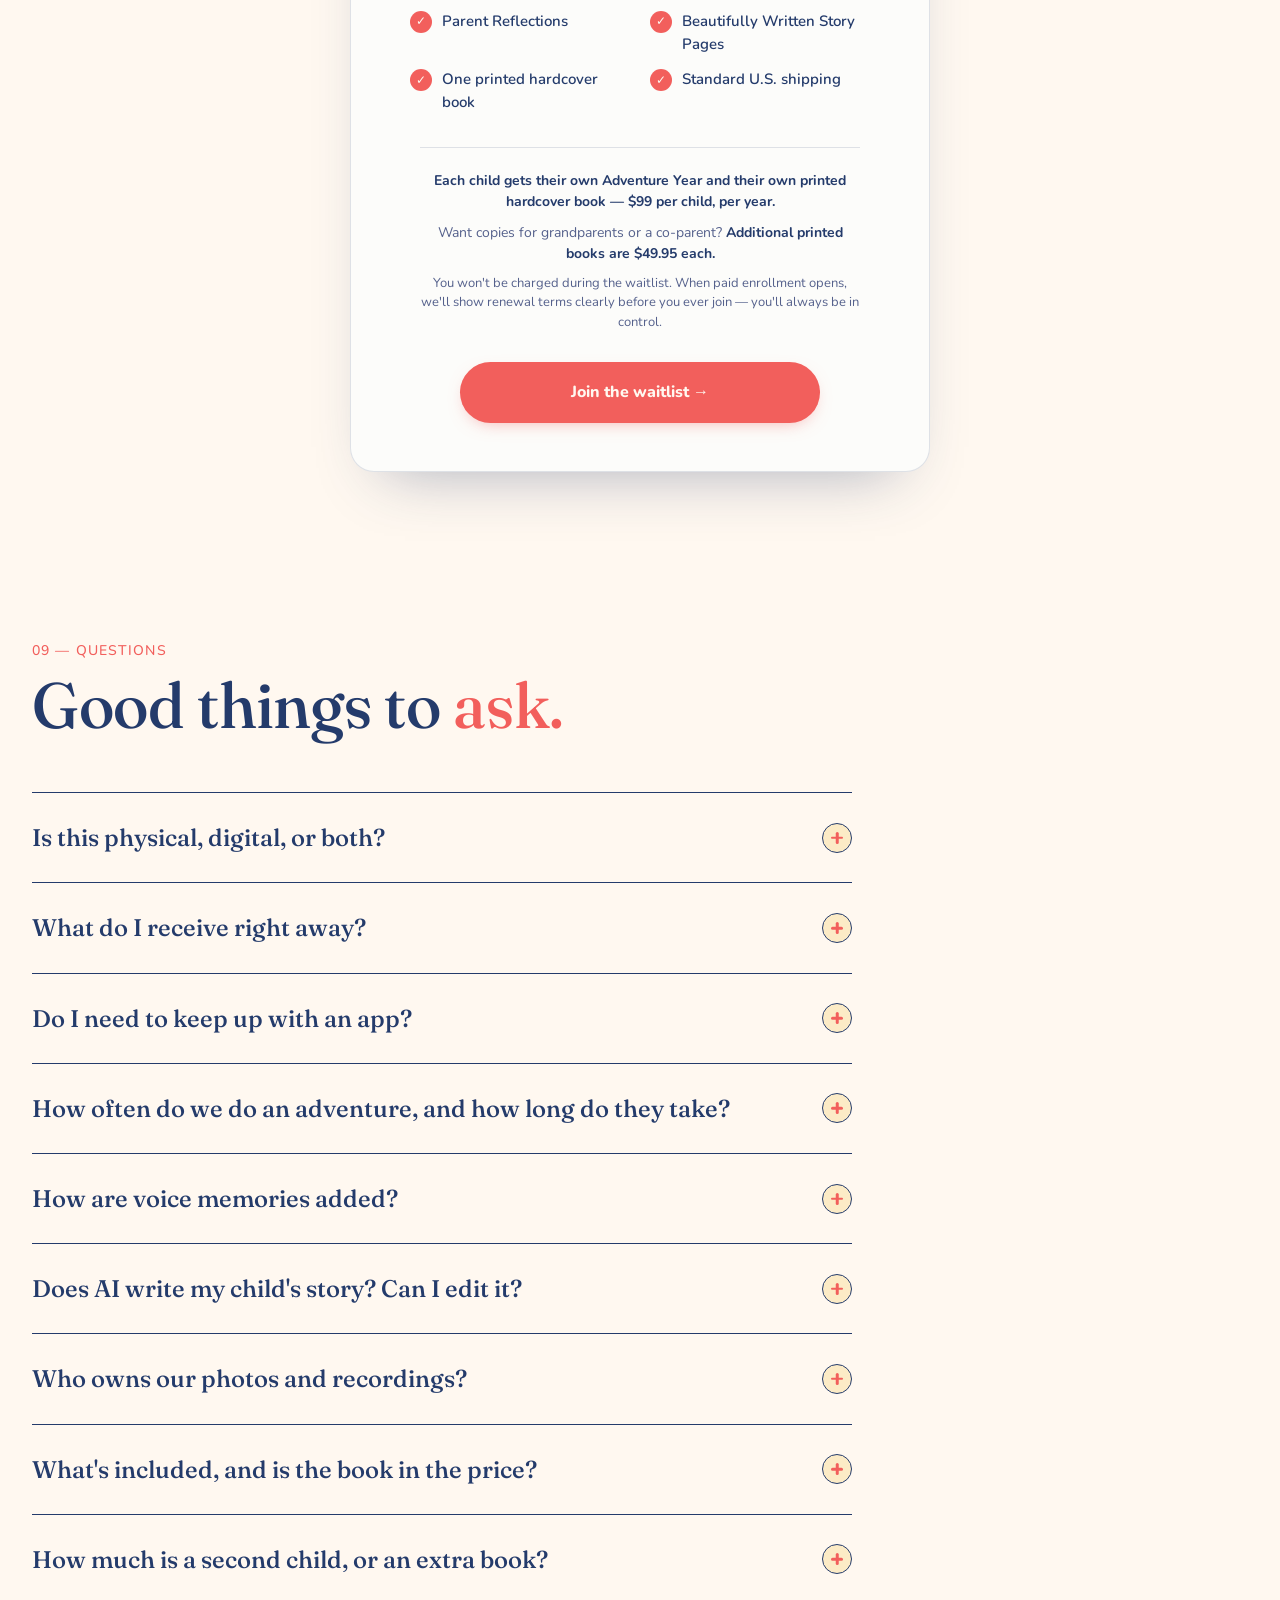
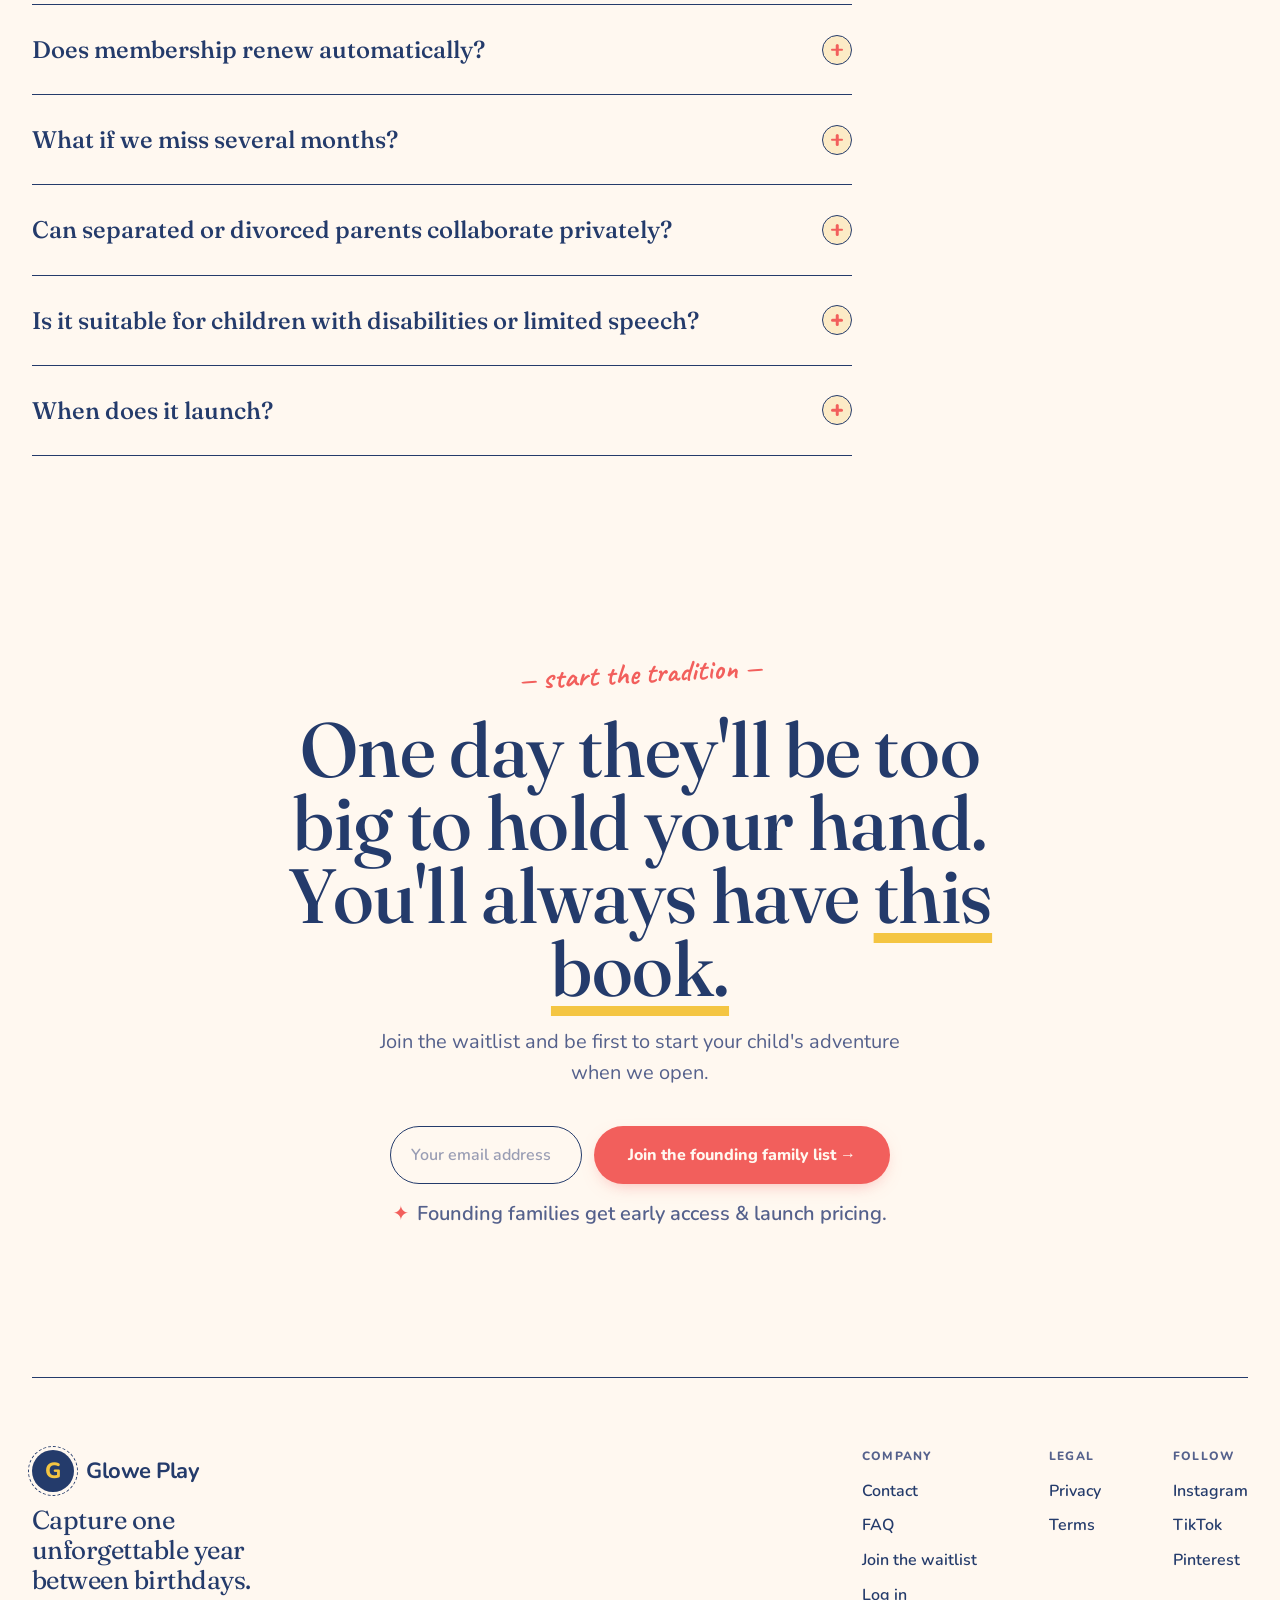
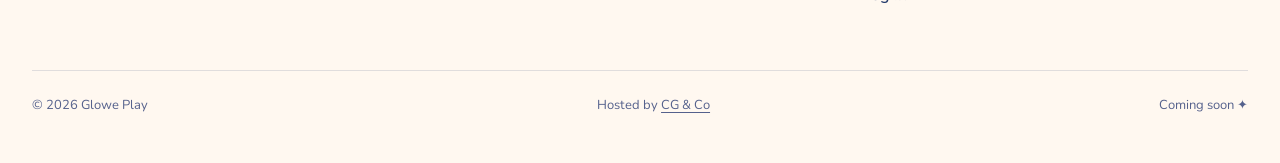
==== commit c7146dec: "Landing section 2: real book-spread gallery (images to be added) Replaces the placeholder moment car" ====
--- a/index.html
+++ b/index.html
@@ -115,27 +115,12 @@
       <h2>The magic isn't the book. It's the <em>memories you make together.</em></h2>
       <p class="section-lead">Ordinary moments become extraordinary when you look back on them a year later — and a decade later.</p>
     </div>
-    <div class="moments">
-      <div class="moment reveal">
-        <div class="photo"><span class="ph-label">Your photo here</span></div>
-        <div class="caption">“We built our first fort.”</div>
-      </div>
-      <div class="moment reveal">
-        <div class="photo"><span class="ph-label">Your photo here</span></div>
-        <div class="caption">“She finally learned to ride her bike.”</div>
-      </div>
-      <div class="moment reveal">
-        <div class="photo"><span class="ph-label">Your photo here</span></div>
-        <div class="caption">“He insisted ducks couldn't be trusted.”</div>
-      </div>
-      <div class="moment wide reveal">
-        <div class="photo"><span class="ph-label">Your photo here</span></div>
-        <div class="caption">“We danced in the rain.”</div>
-      </div>
-      <div class="moment reveal">
-        <div class="photo"><span class="ph-label">Your photo here</span></div>
-        <div class="caption">“I found my first four-leaf clover.”</div>
-      </div>
+    <div class="spreads-gallery">
+      <figure class="spread-shot reveal"><img src="images/spread-fort.png" loading="lazy" alt="Fort Builder — a page from the keepsake book" onerror="this.closest('.spread-shot').remove()"></figure>
+      <figure class="spread-shot reveal"><img src="images/spread-ride.png" loading="lazy" alt="First Ride — a page from the keepsake book" onerror="this.closest('.spread-shot').remove()"></figure>
+      <figure class="spread-shot reveal"><img src="images/spread-funny.png" loading="lazy" alt="Funny things you said — a page from the keepsake book" onerror="this.closest('.spread-shot').remove()"></figure>
+      <figure class="spread-shot reveal"><img src="images/spread-rain.png" loading="lazy" alt="Your masterpiece — a page from the keepsake book" onerror="this.closest('.spread-shot').remove()"></figure>
+      <figure class="spread-shot reveal"><img src="images/spread-clover.png" loading="lazy" alt="A page from the keepsake book" onerror="this.closest('.spread-shot').remove()"></figure>
     </div>
   </section>
 
--- a/styles.css
+++ b/styles.css
@@ -1903,3 +1903,10 @@
   .cv-swatch { width: 42px; height: 42px; border-radius: 50%; border: 2px solid var(--ink); cursor: pointer; display: grid; place-items: center; padding: 0; overflow: hidden; }
   .cv-swatch.active { outline: 3px solid var(--coral); outline-offset: 2px; }
   .cv-swatch svg { width: 18px; height: 18px; }
+
+  /* ─── Section 2: real book-spread gallery ─── */
+  .spreads-gallery { display: grid; grid-template-columns: repeat(2, 1fr); gap: 24px; }
+  .spread-shot { margin: 0; border-radius: 14px; overflow: hidden; background: #fff; box-shadow: 0 24px 50px -22px rgba(0,0,0,0.65); transition: transform 0.3s ease; }
+  .spread-shot:hover { transform: translateY(-5px); }
+  .spread-shot img { display: block; width: 100%; height: auto; }
+  @media (max-width: 720px) { .spreads-gallery { grid-template-columns: 1fr; gap: 18px; } }
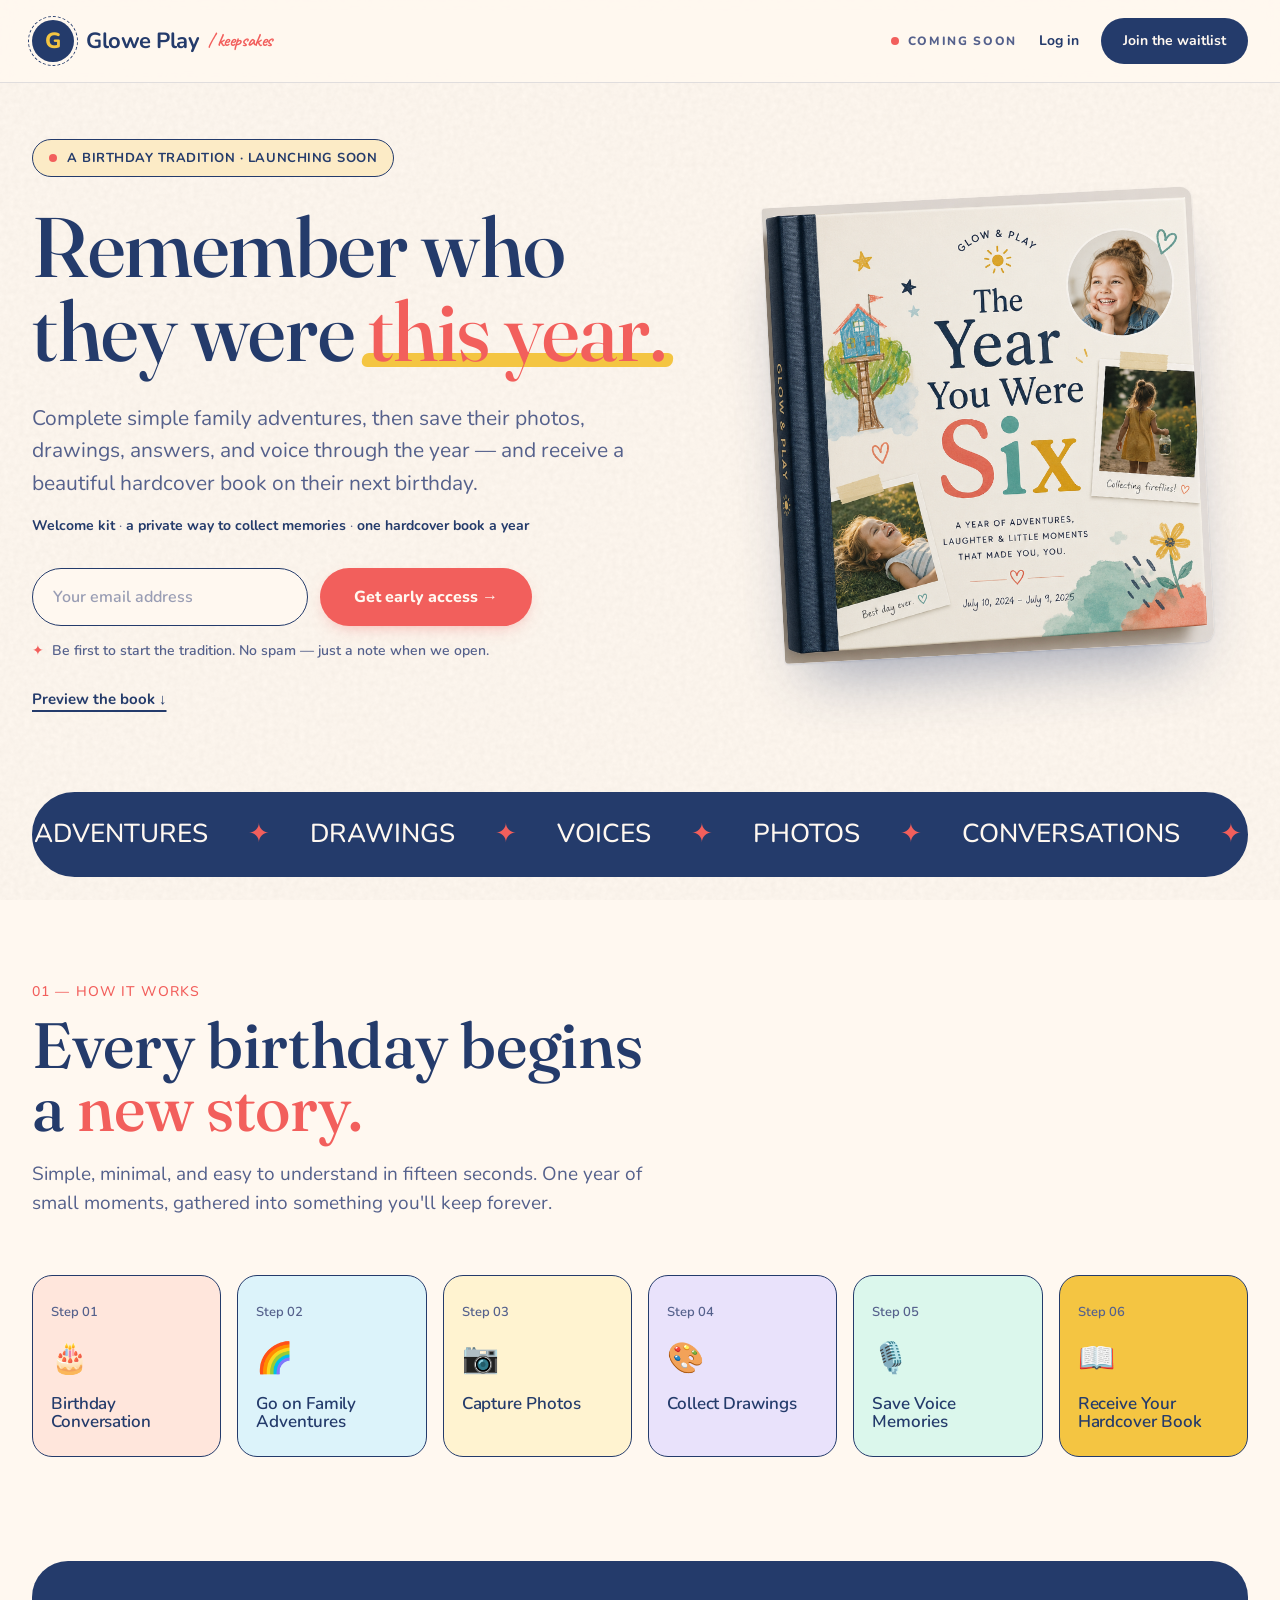
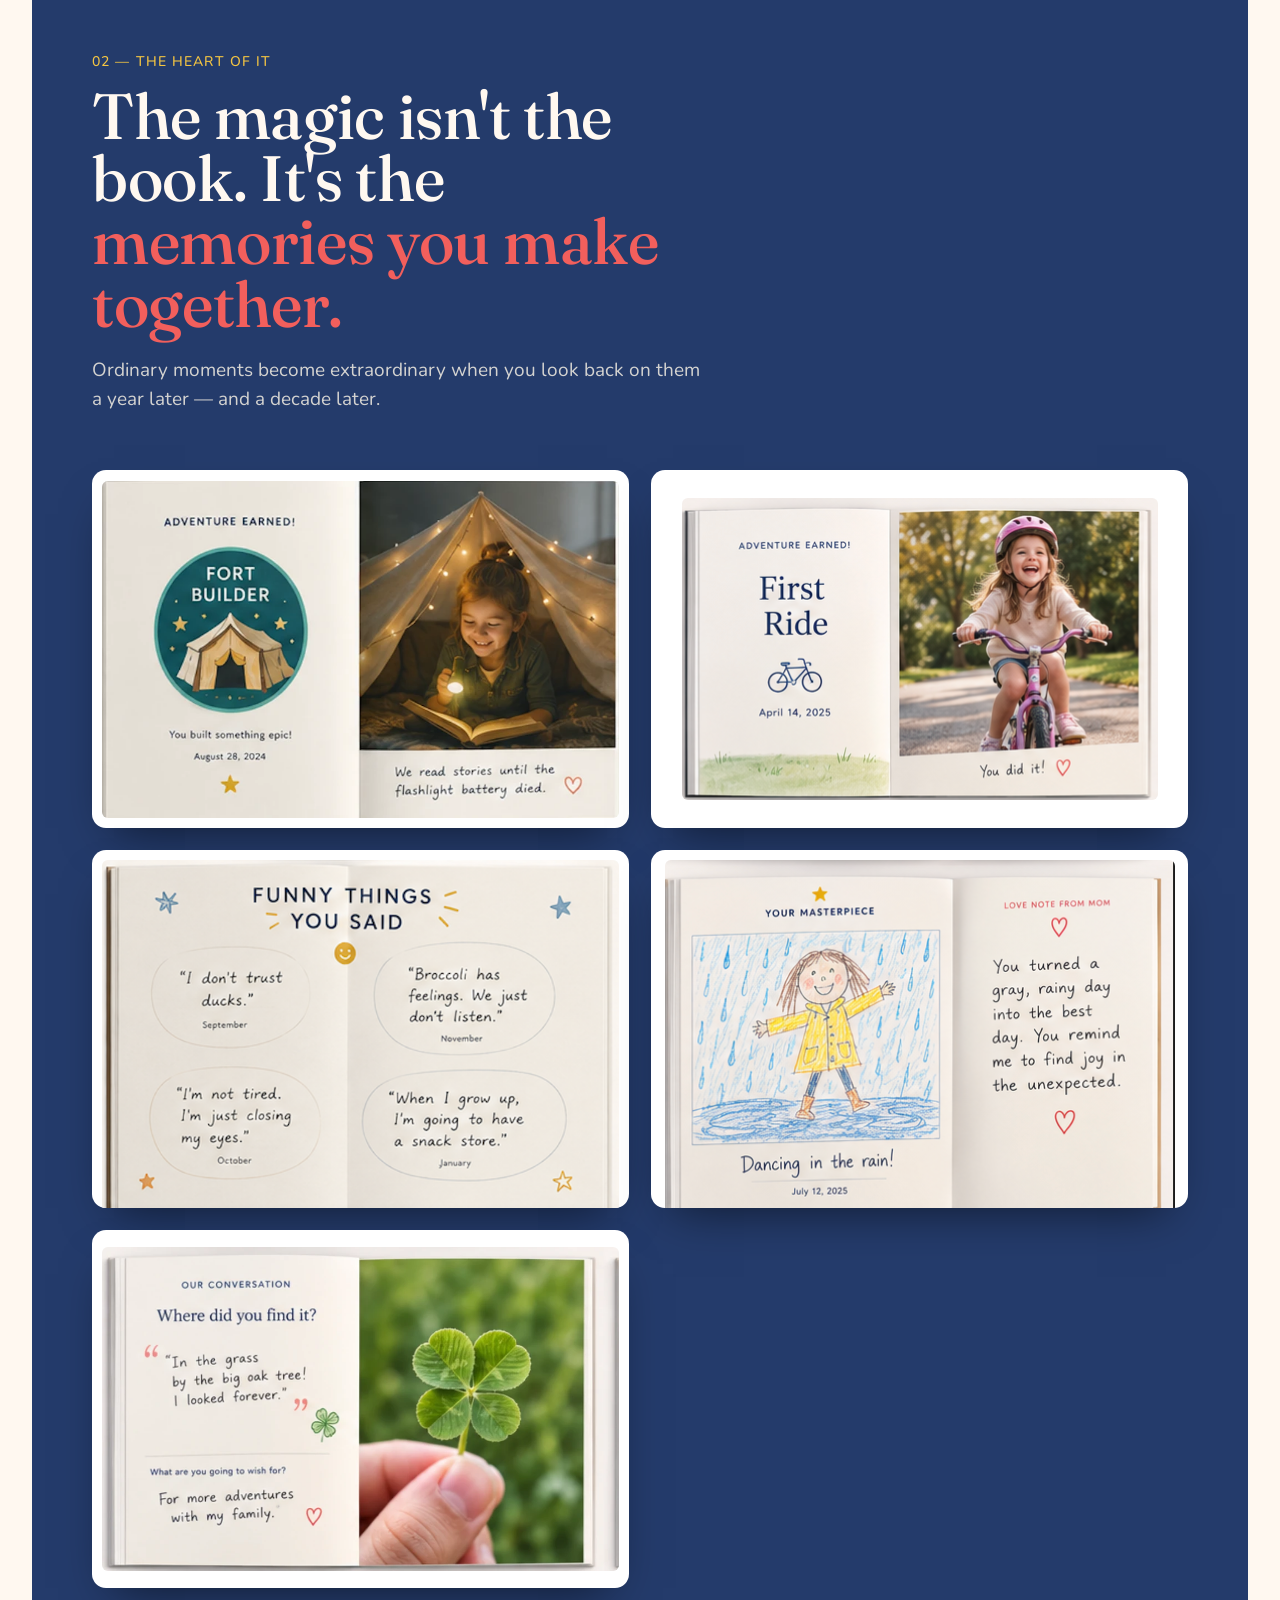
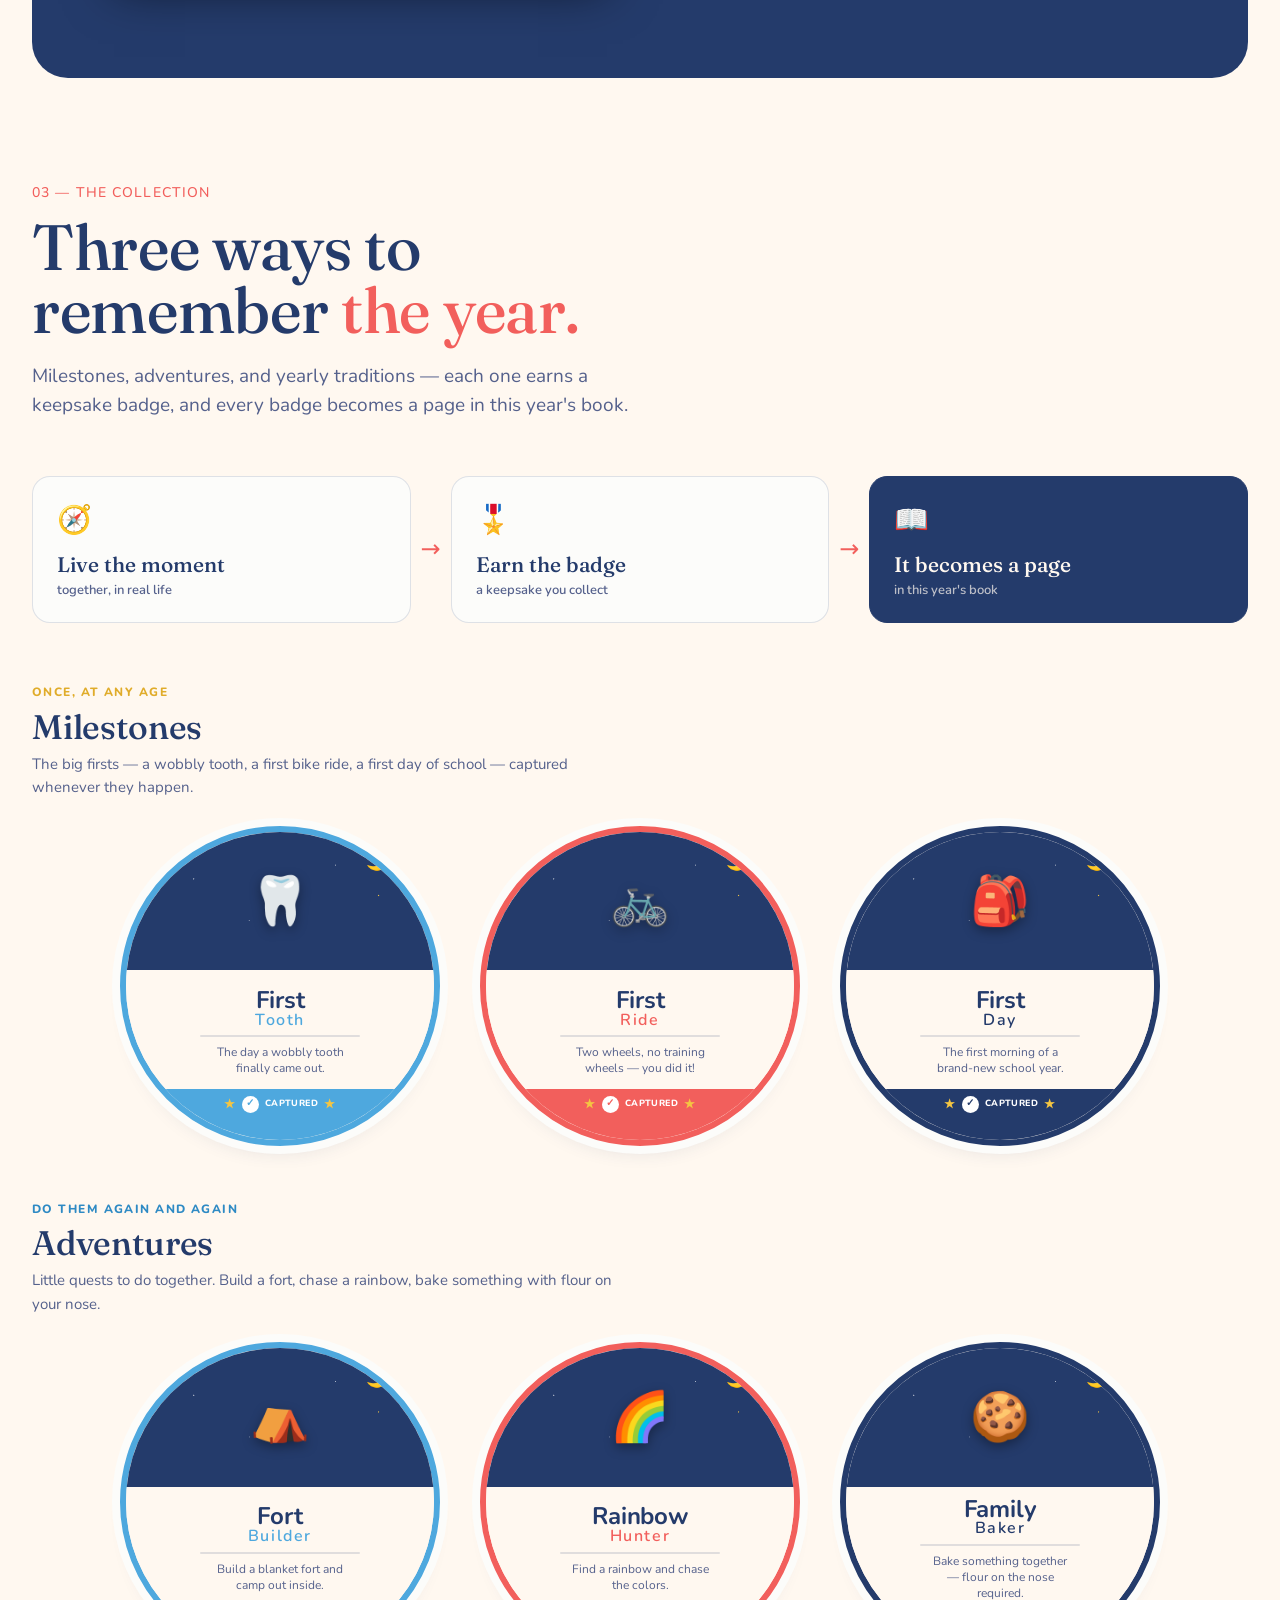
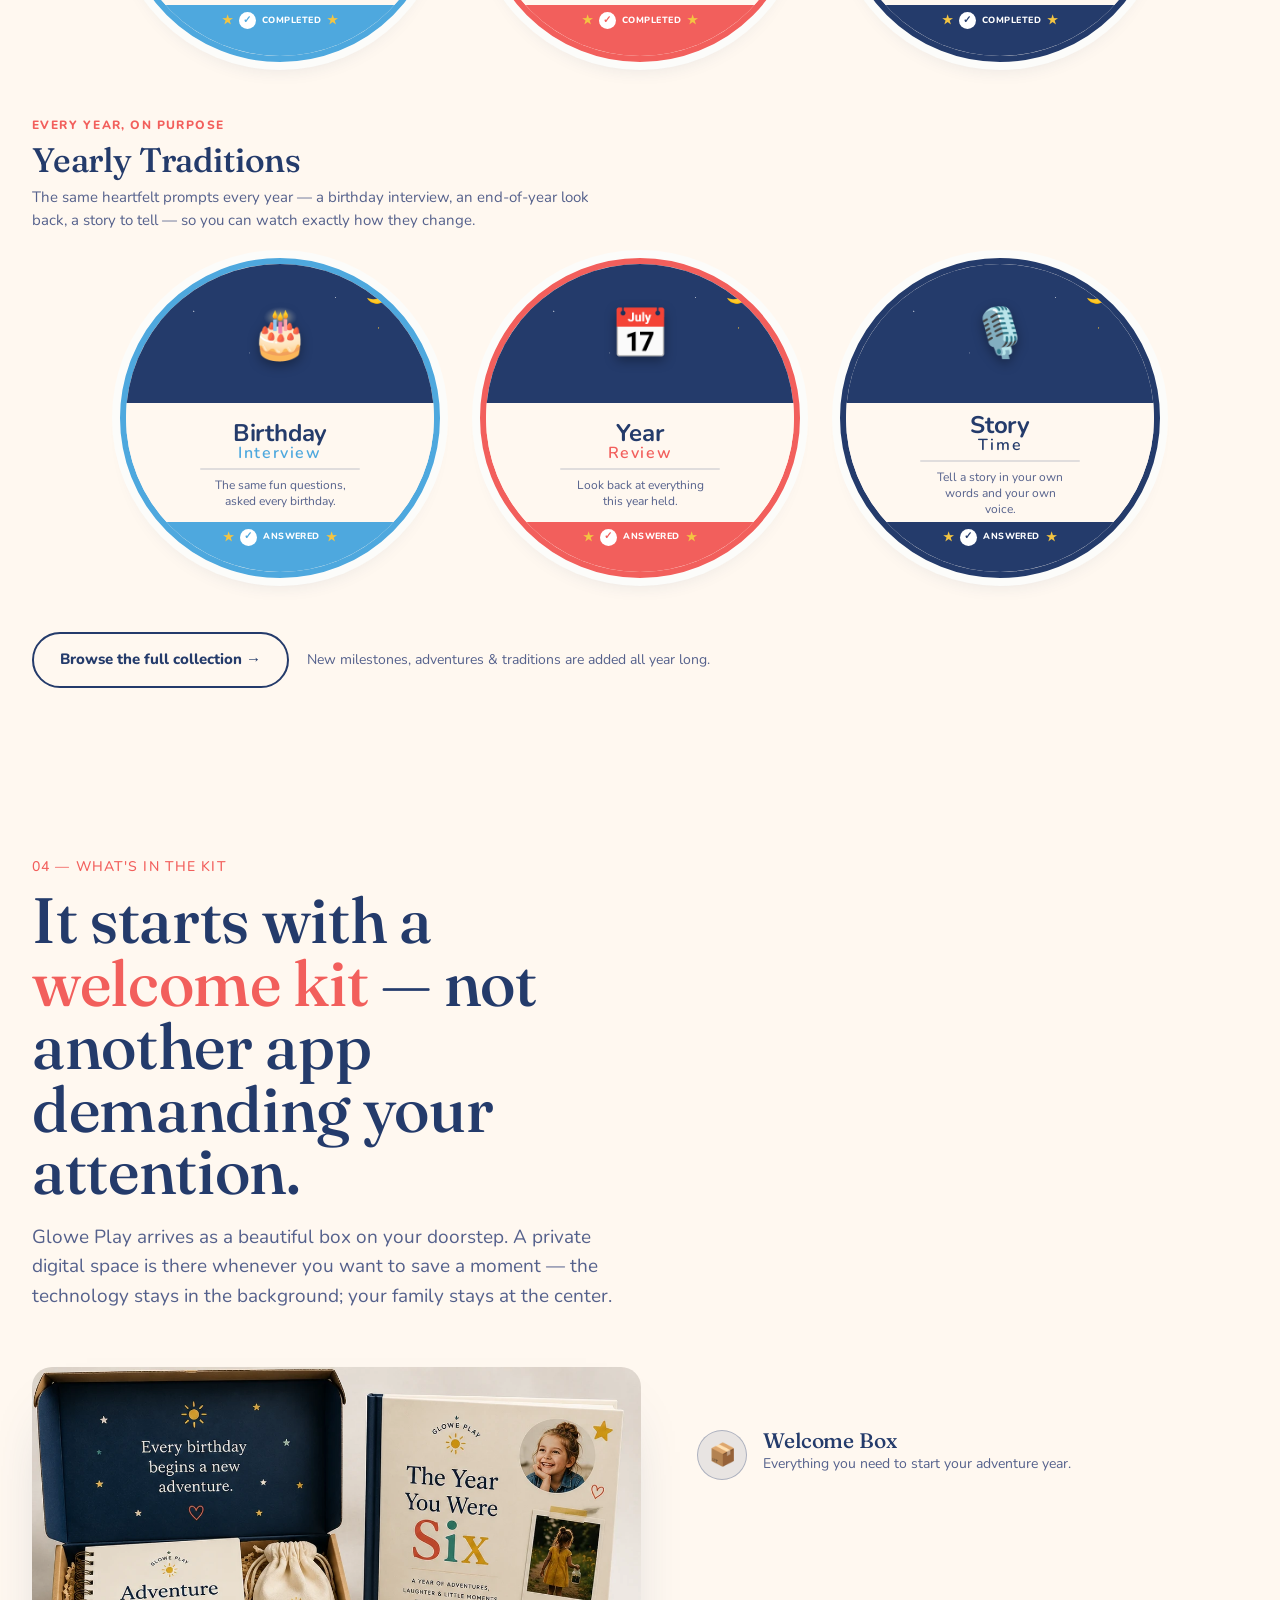
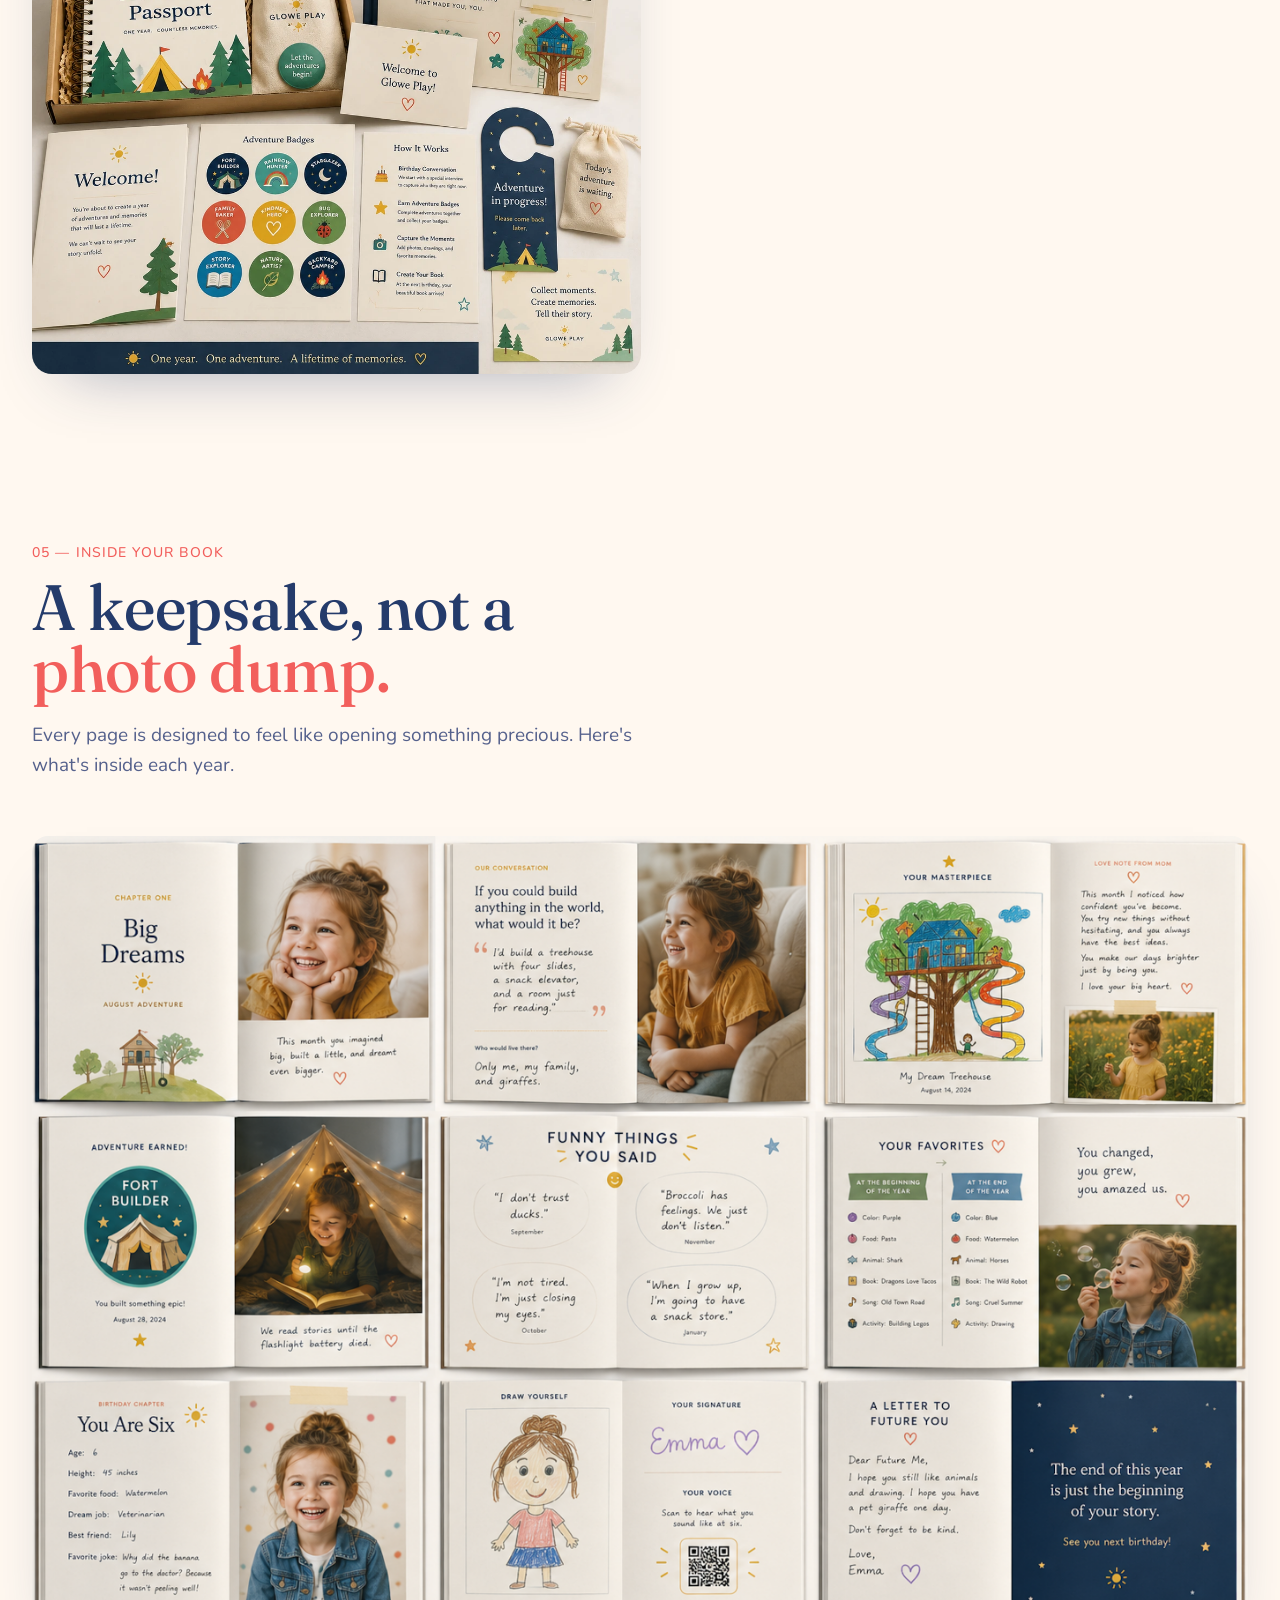
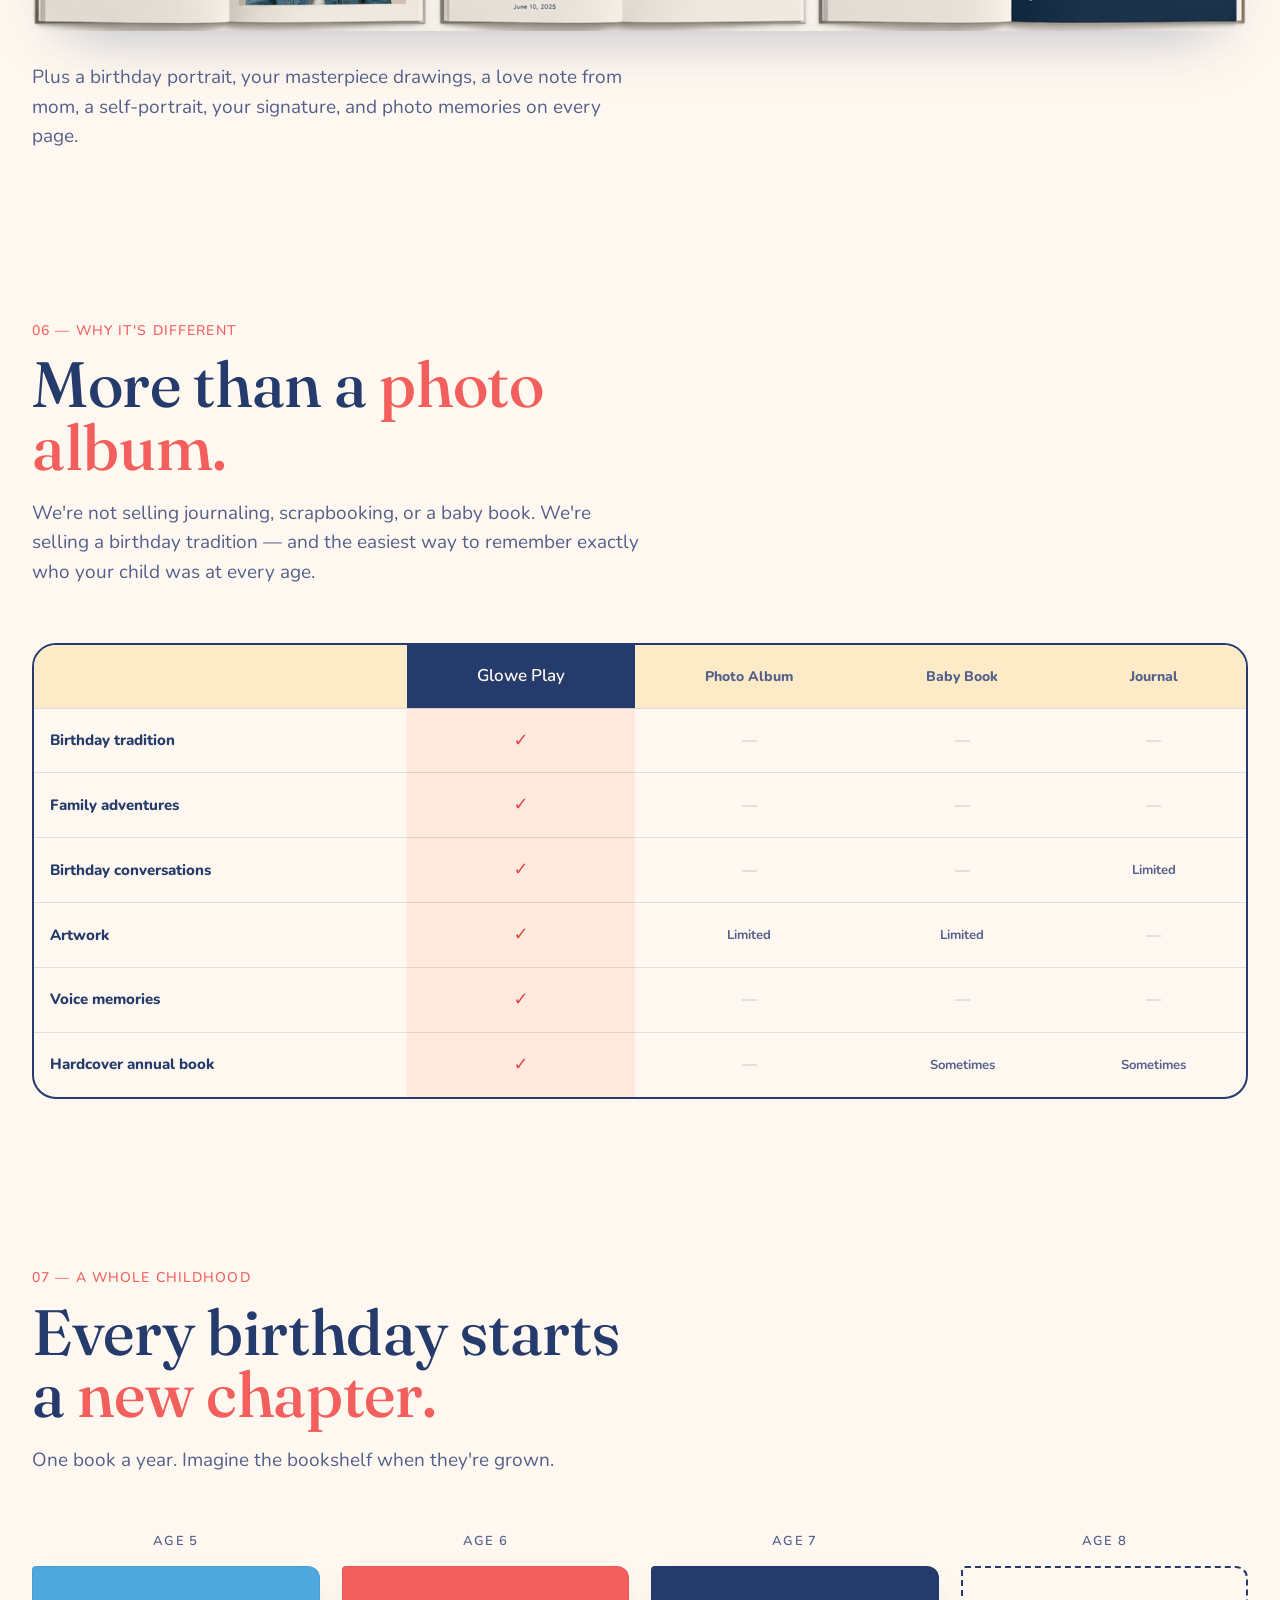
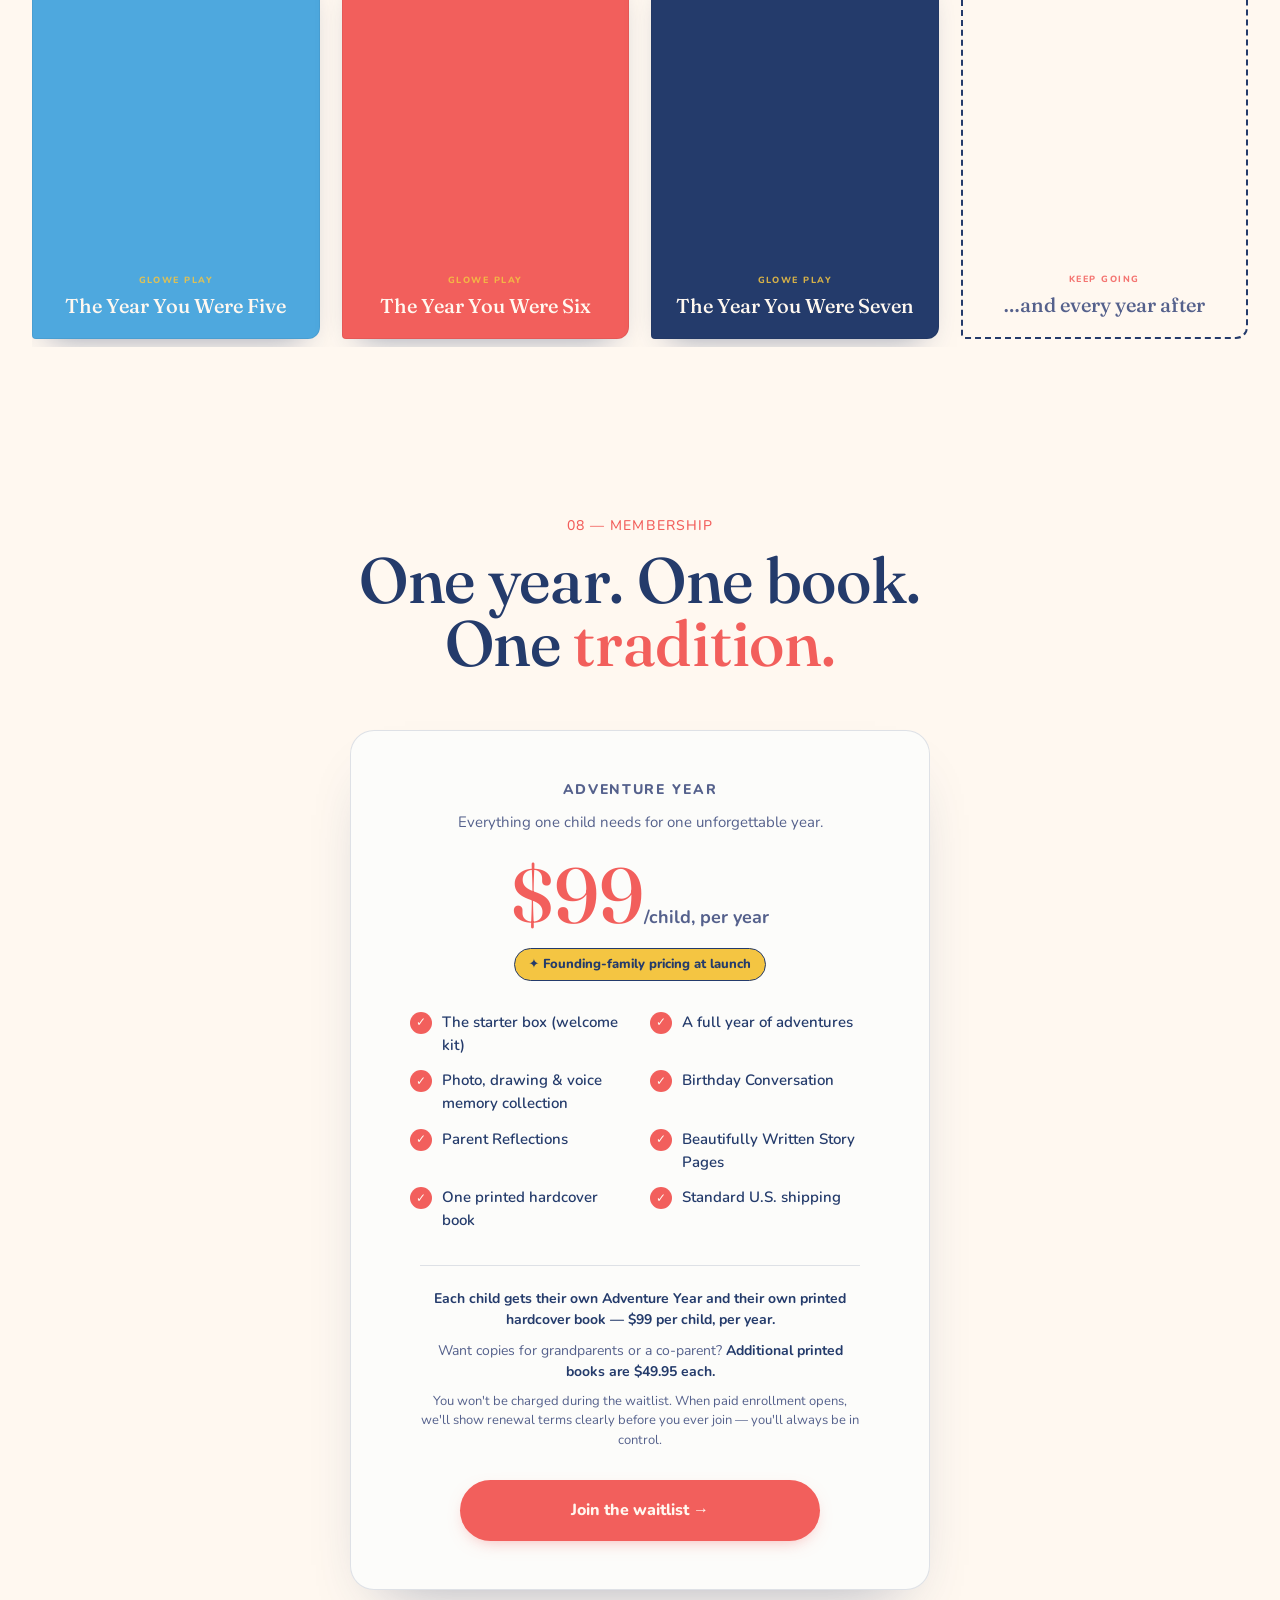
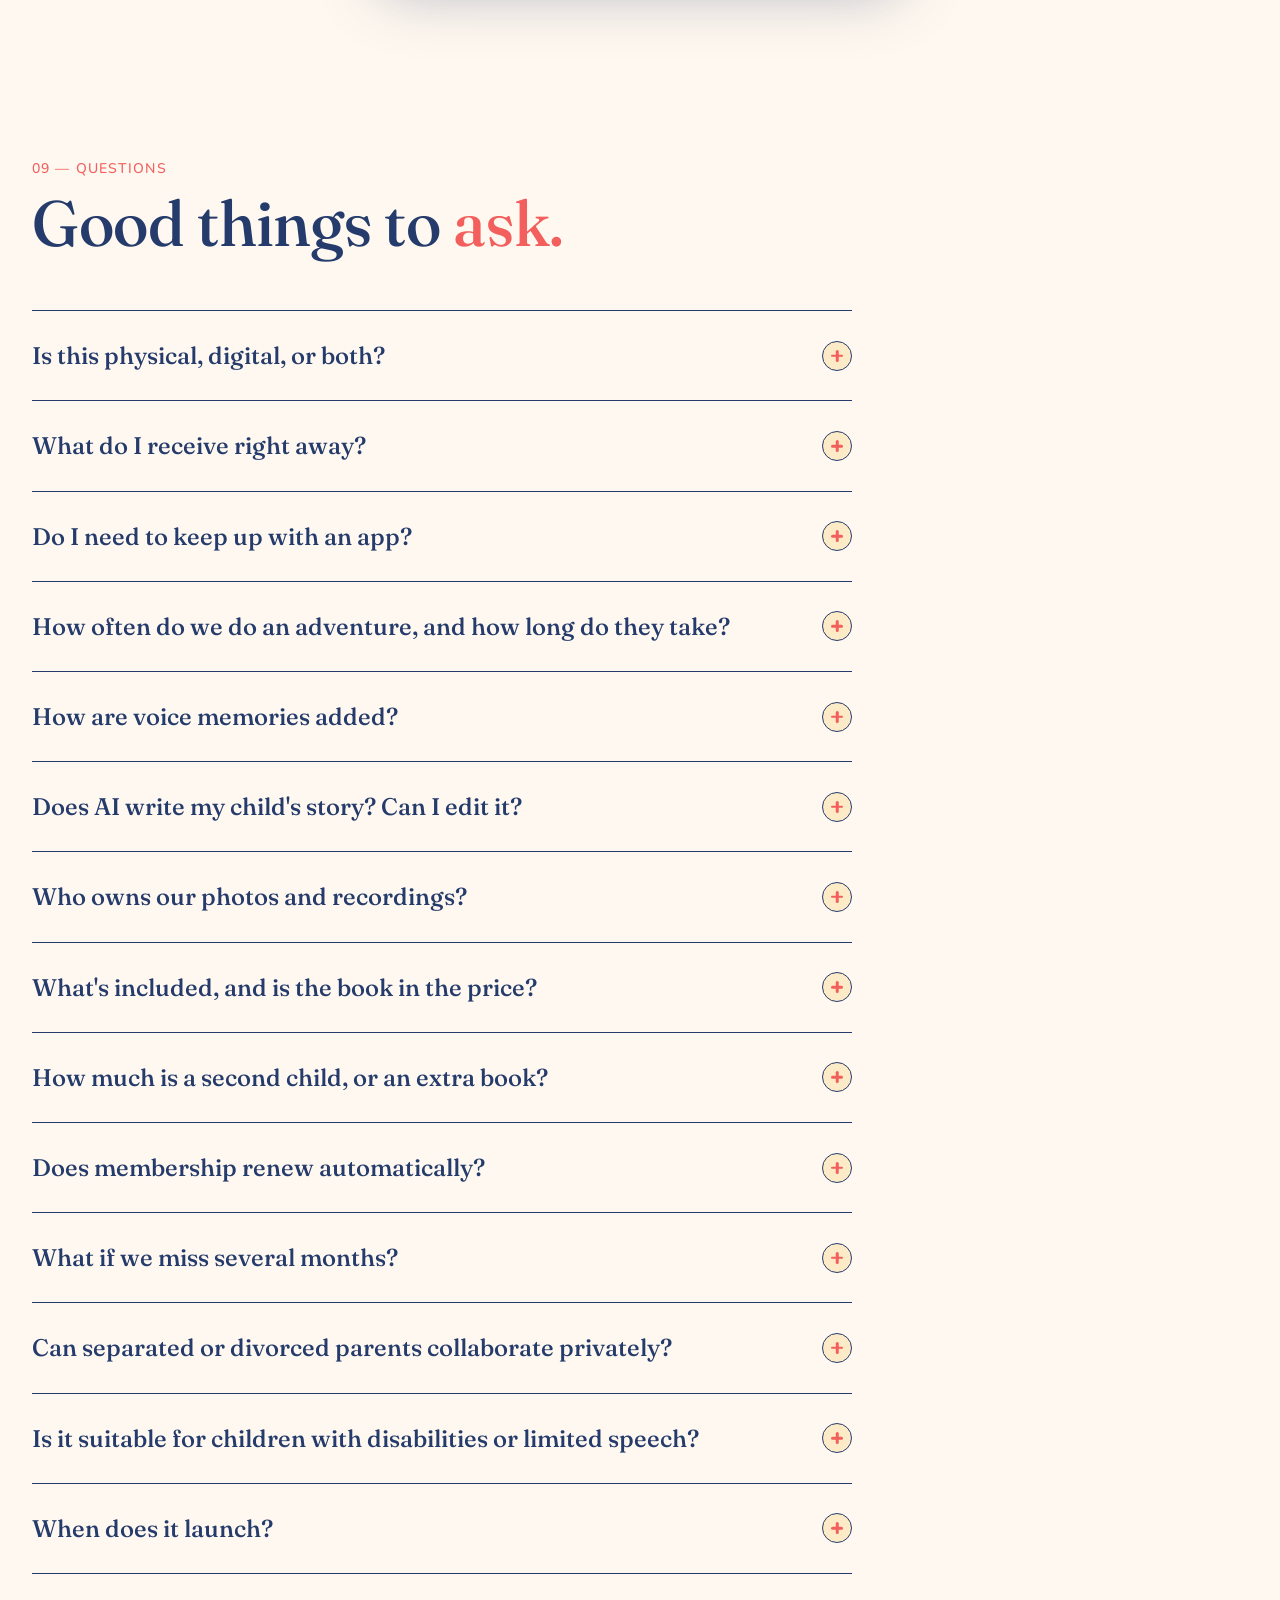
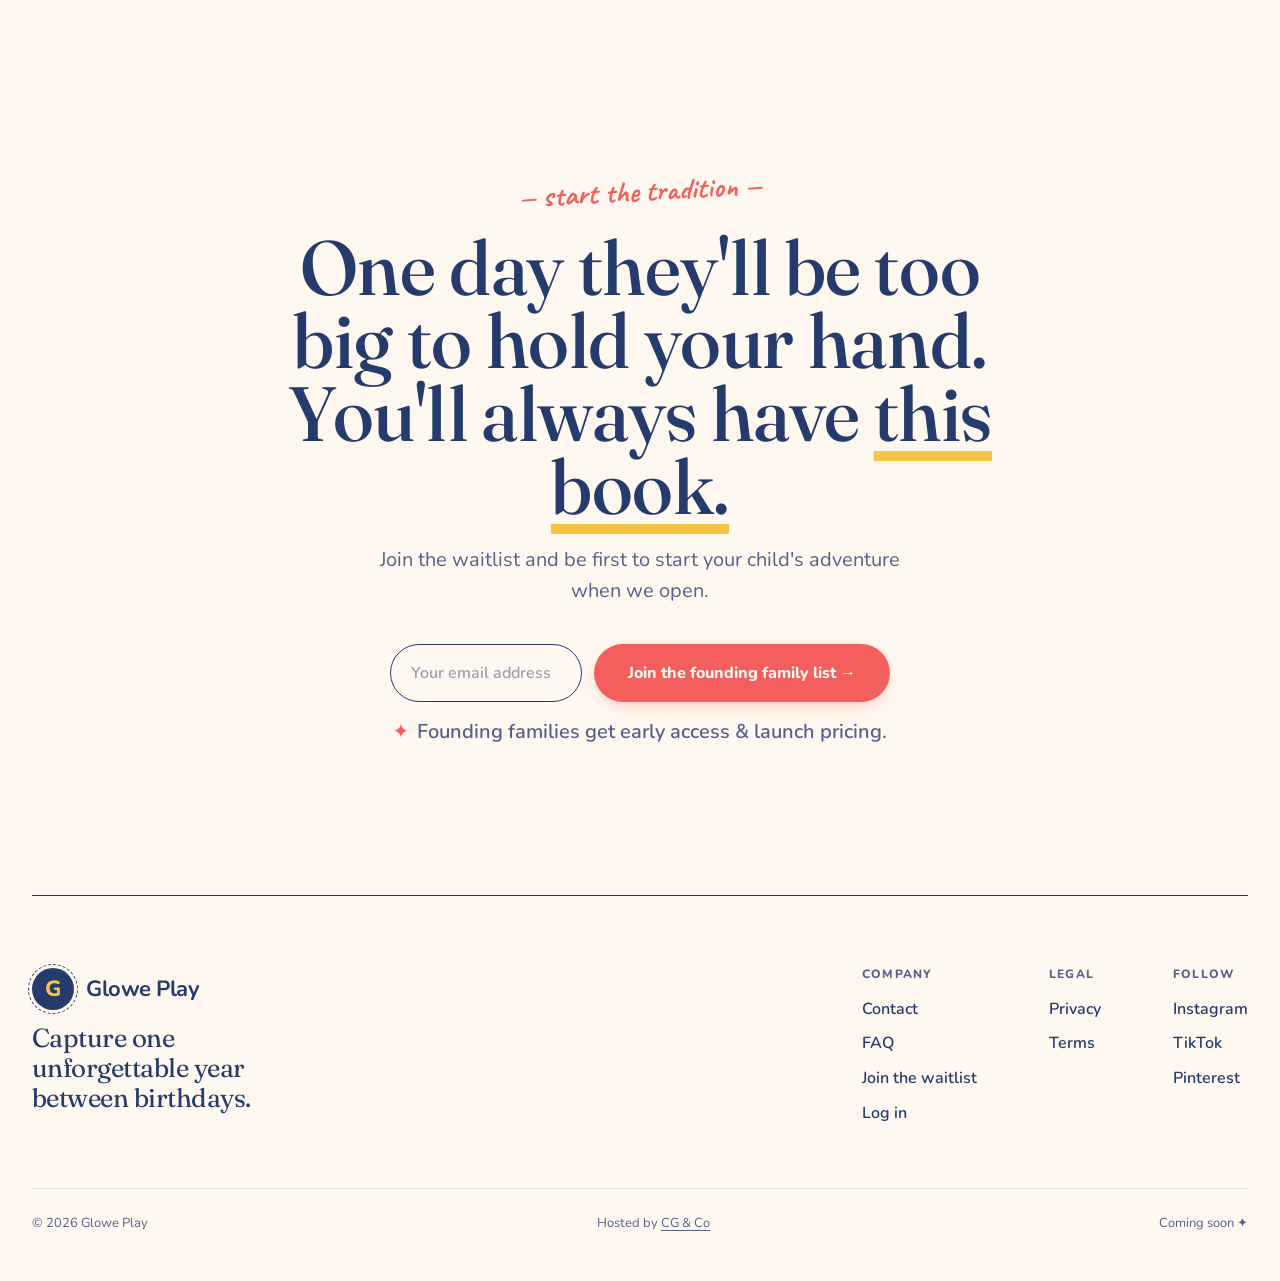
==== commit 501fc93e: "Section 2 gallery: uniform framed spread cards (fix ragged layout) Each spread now sits in an equal " ====
--- a/index.html
+++ b/index.html
@@ -9,7 +9,7 @@
 <link rel="preconnect" href="https://fonts.googleapis.com">
 <link rel="preconnect" href="https://fonts.gstatic.com" crossorigin>
 <link href="https://fonts.googleapis.com/css2?family=Fraunces:ital,opsz,wght@0,9..144,400;0,9..144,500;0,9..144,600;1,9..144,400;1,9..144,500&family=Nunito:wght@400;600;700;800&family=Caveat:wght@600;700&display=swap" rel="stylesheet">
-<link rel="stylesheet" href="styles.css?v=11" />
+<link rel="stylesheet" href="styles.css?v=12" />
 </head>
 <body>
 
--- a/styles.css
+++ b/styles.css
@@ -1905,8 +1905,8 @@
   .cv-swatch svg { width: 18px; height: 18px; }
 
   /* ─── Section 2: real book-spread gallery ─── */
-  .spreads-gallery { display: grid; grid-template-columns: repeat(2, 1fr); gap: 24px; }
-  .spread-shot { margin: 0; border-radius: 14px; overflow: hidden; background: #fff; box-shadow: 0 24px 50px -22px rgba(0,0,0,0.65); transition: transform 0.3s ease; }
+  .spreads-gallery { display: grid; grid-template-columns: repeat(2, 1fr); gap: 22px; align-items: stretch; }
+  .spread-shot { margin: 0; aspect-ratio: 3 / 2; background: #fff; border-radius: 14px; overflow: hidden; display: grid; place-items: center; padding: 10px; box-shadow: 0 22px 46px -22px rgba(0,0,0,0.6); transition: transform 0.3s ease; }
   .spread-shot:hover { transform: translateY(-5px); }
-  .spread-shot img { display: block; width: 100%; height: auto; }
-  @media (max-width: 720px) { .spreads-gallery { grid-template-columns: 1fr; gap: 18px; } }
+  .spread-shot img { max-width: 100%; max-height: 100%; width: auto; height: auto; display: block; border-radius: 6px; }
+  @media (max-width: 640px) { .spreads-gallery { grid-template-columns: 1fr; gap: 16px; } }
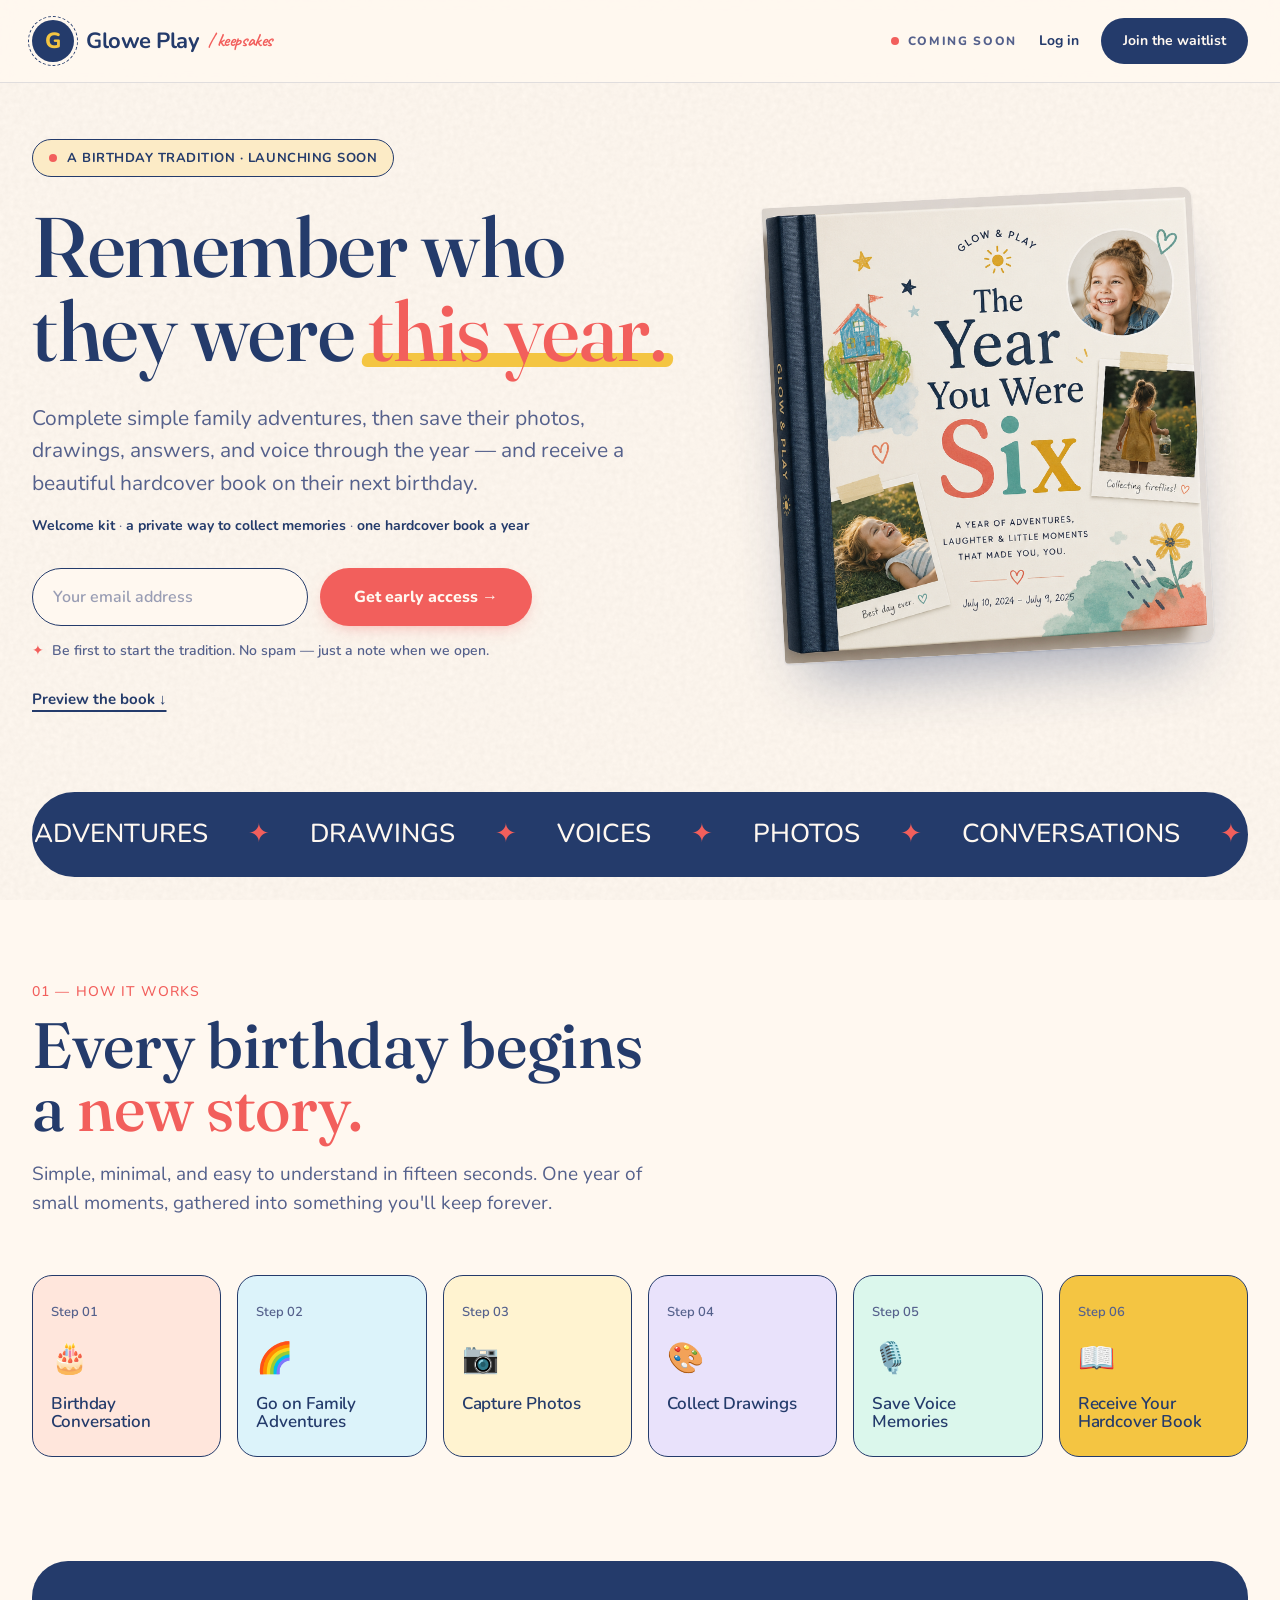
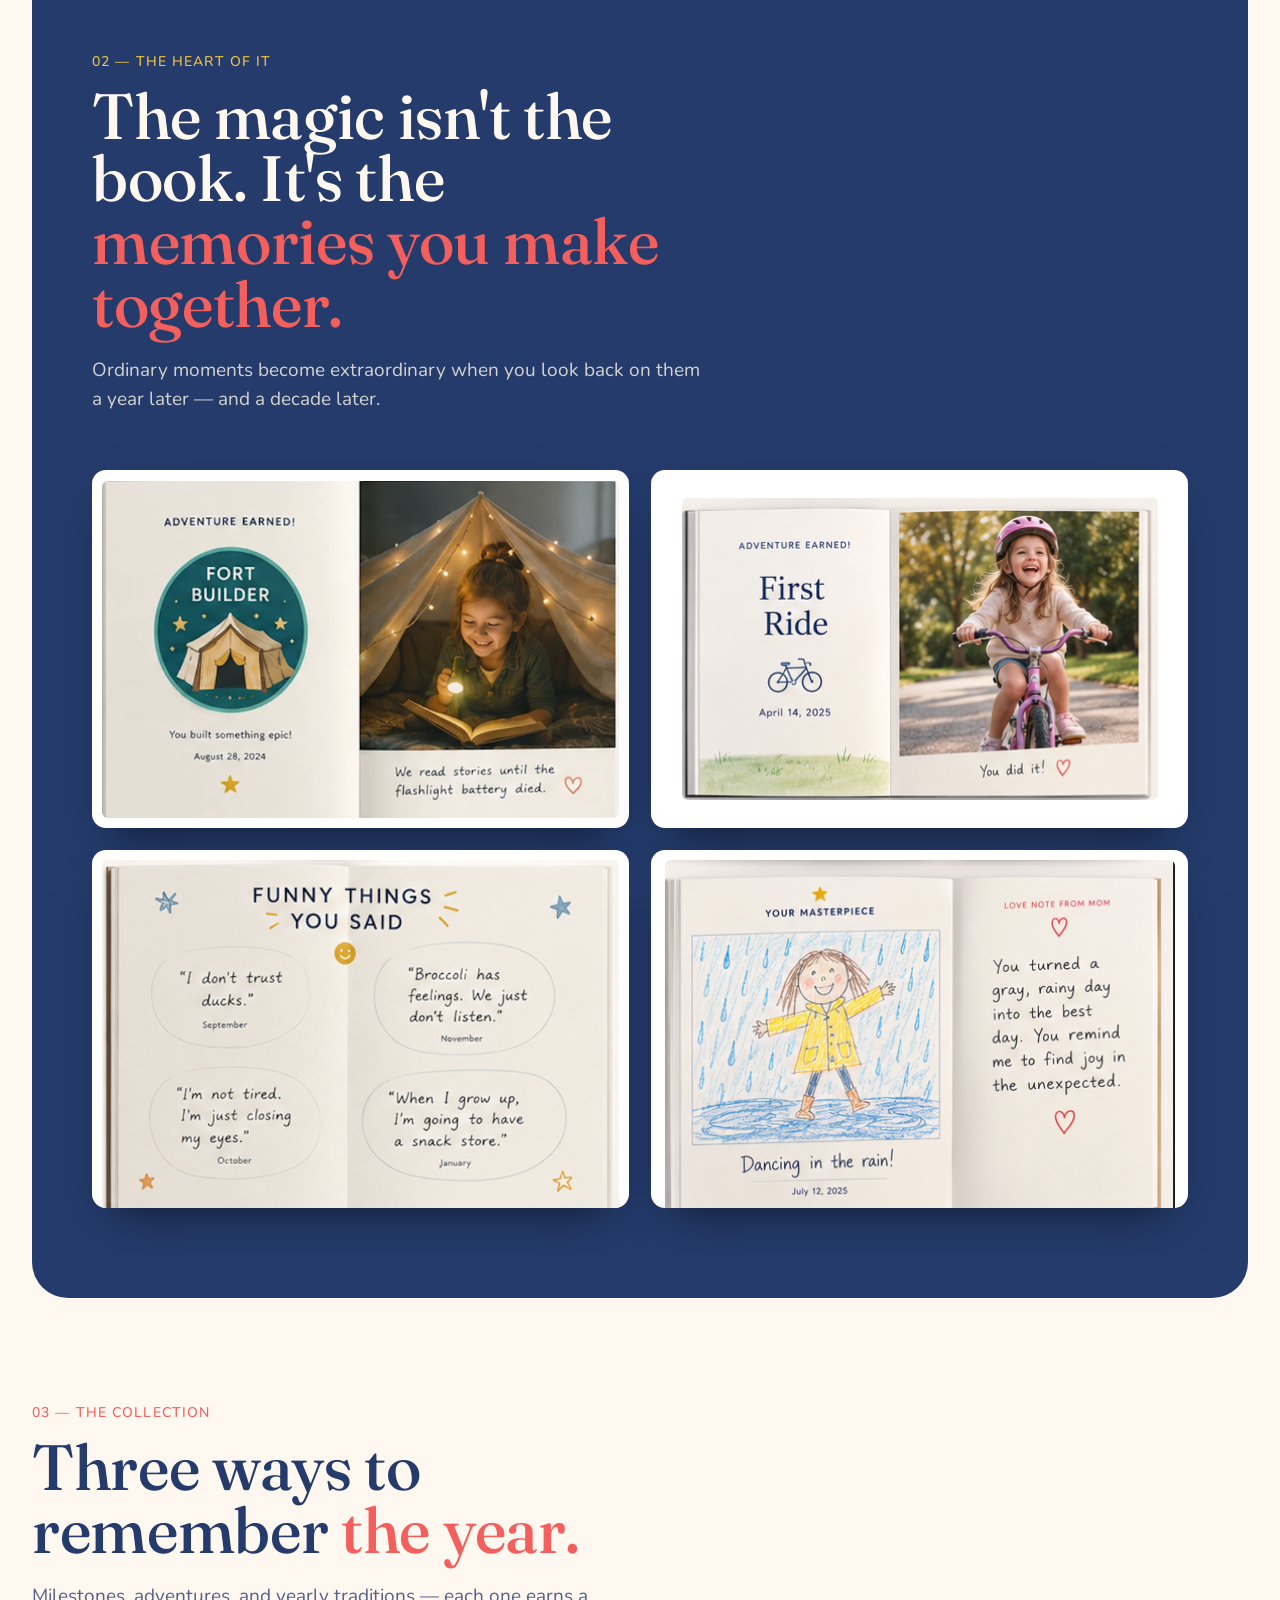
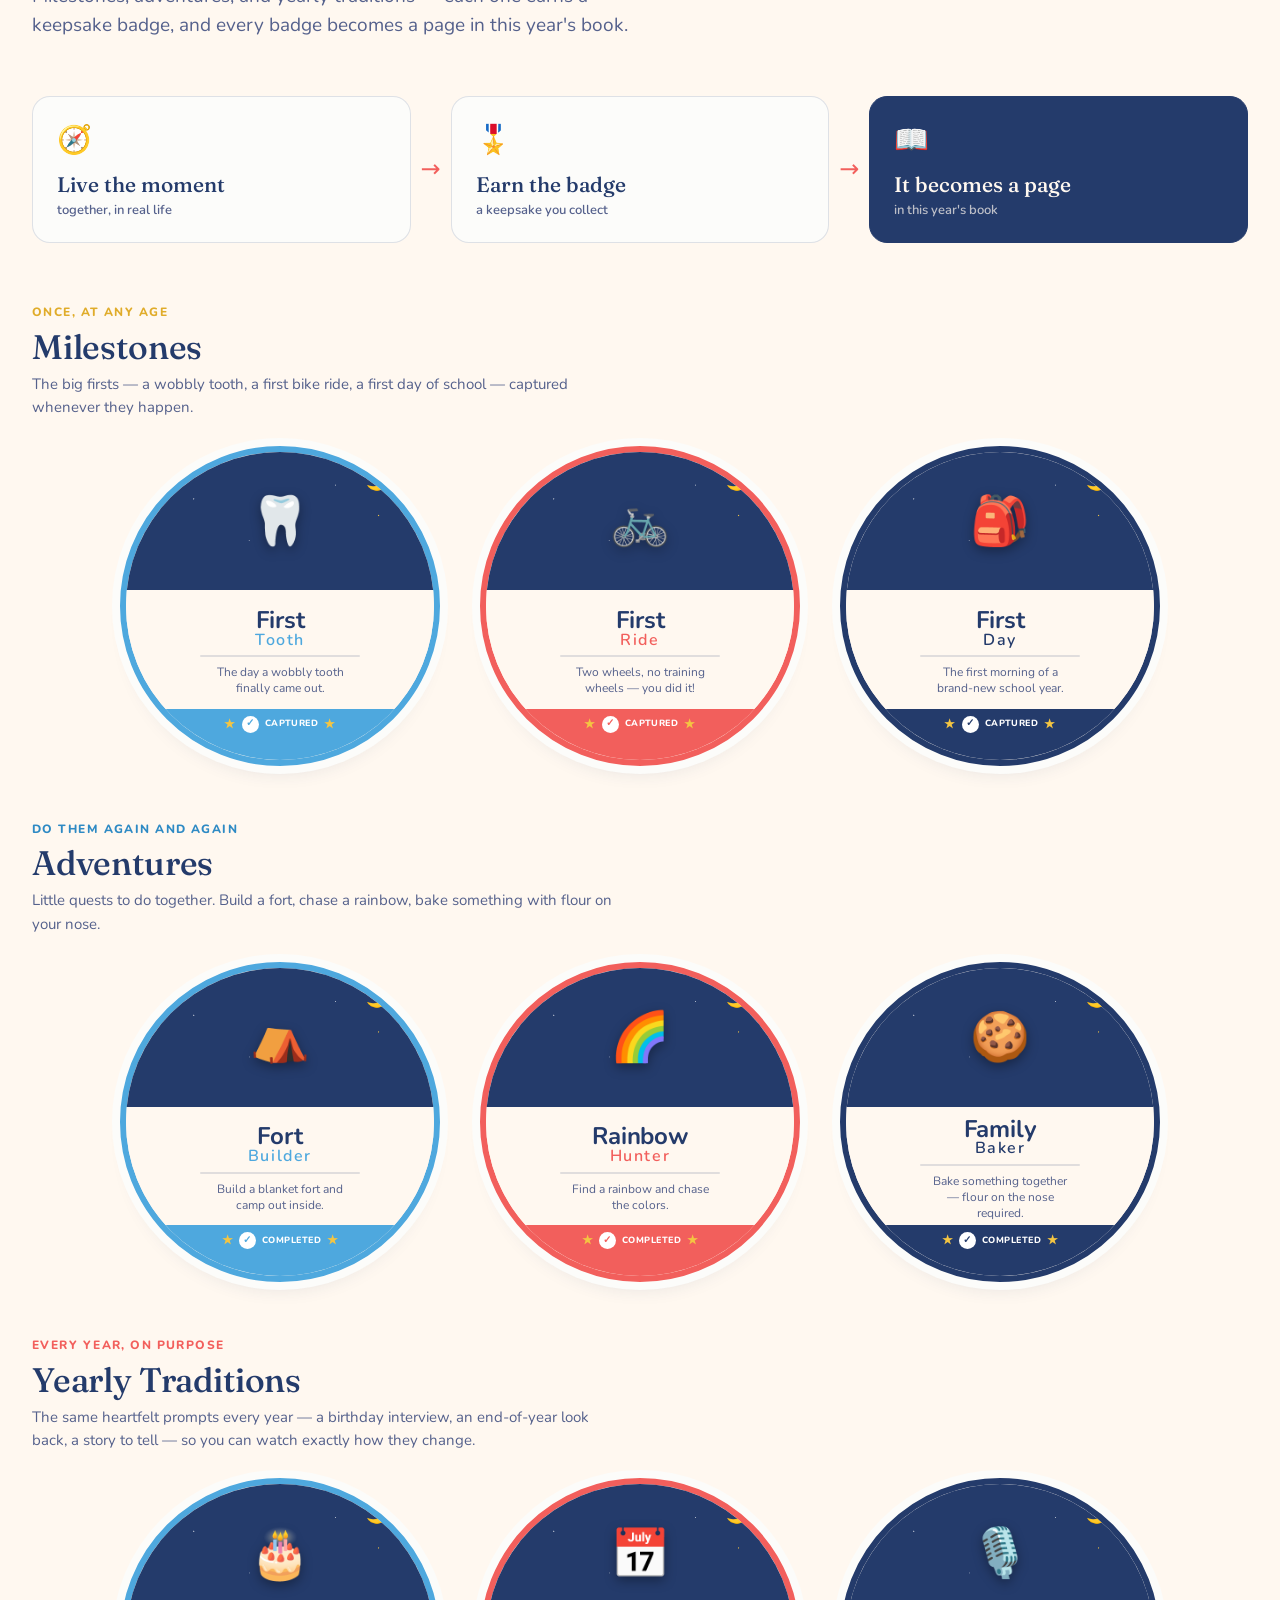
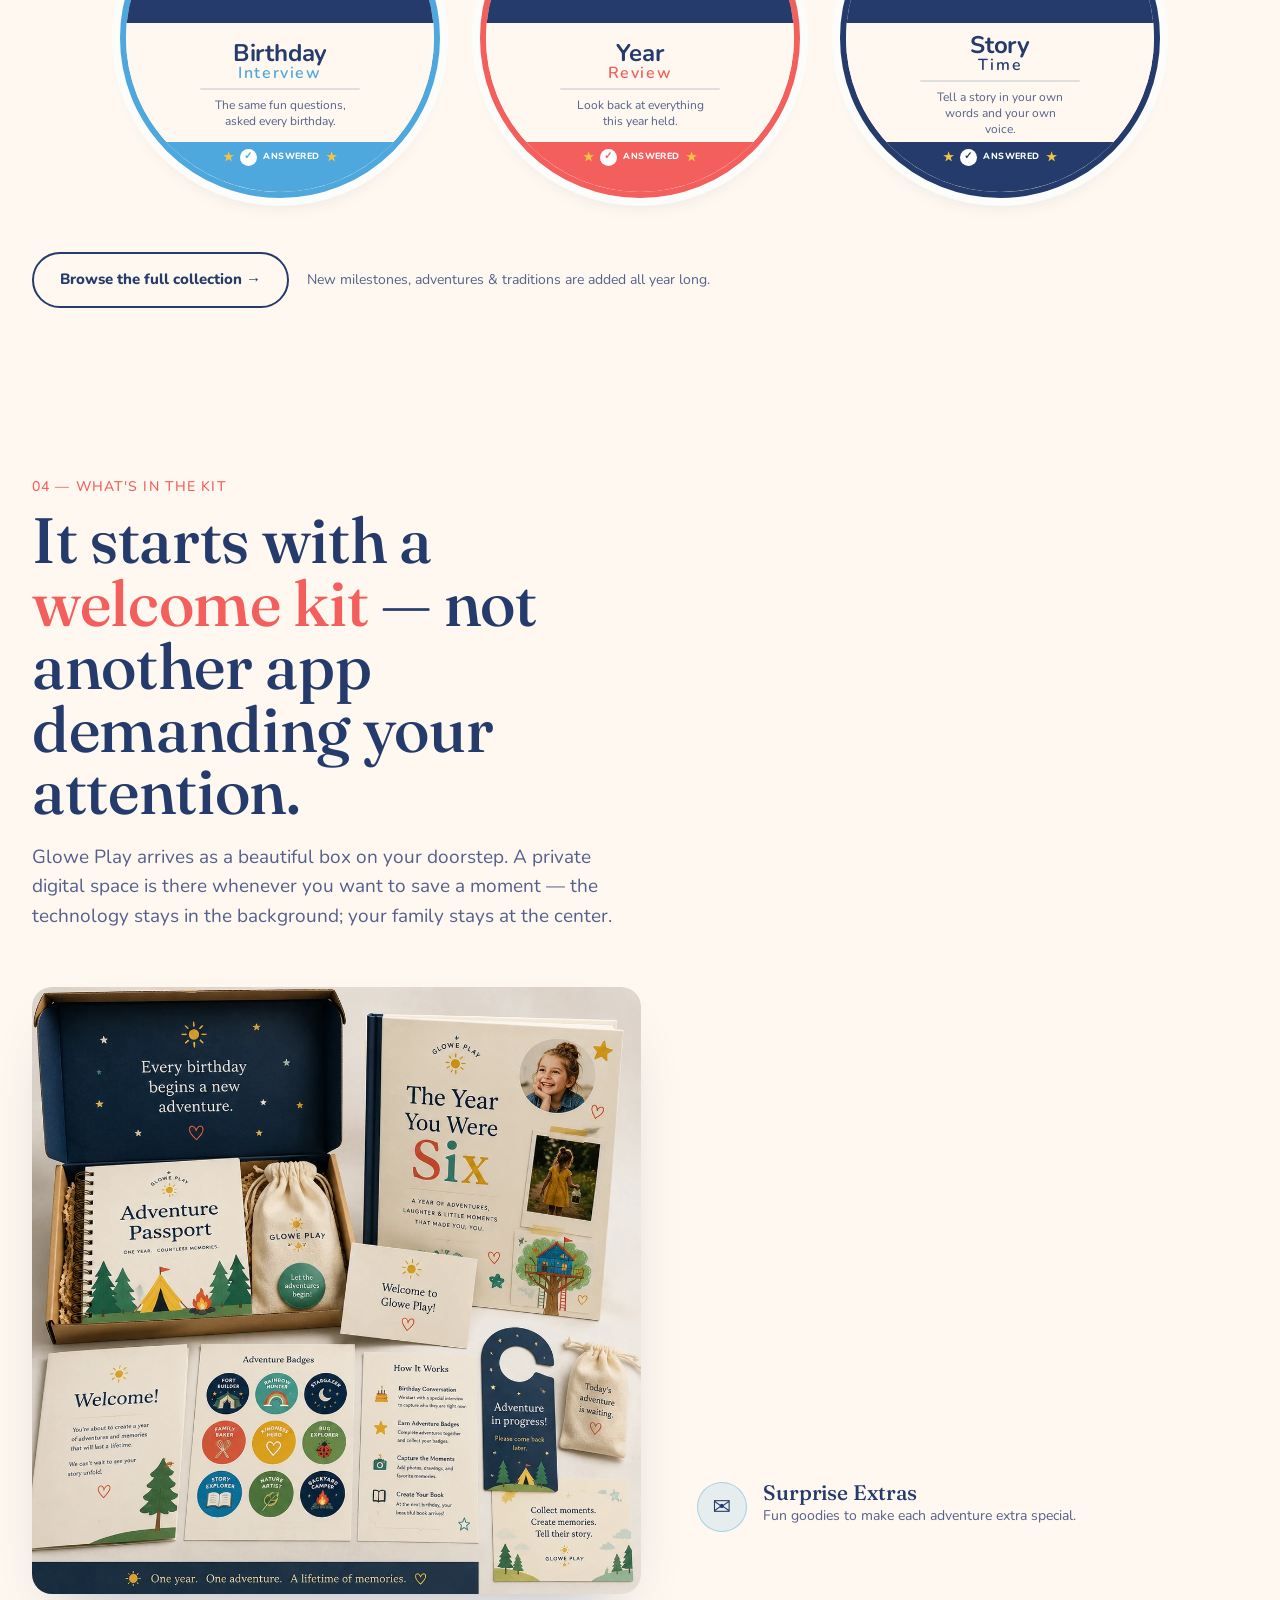
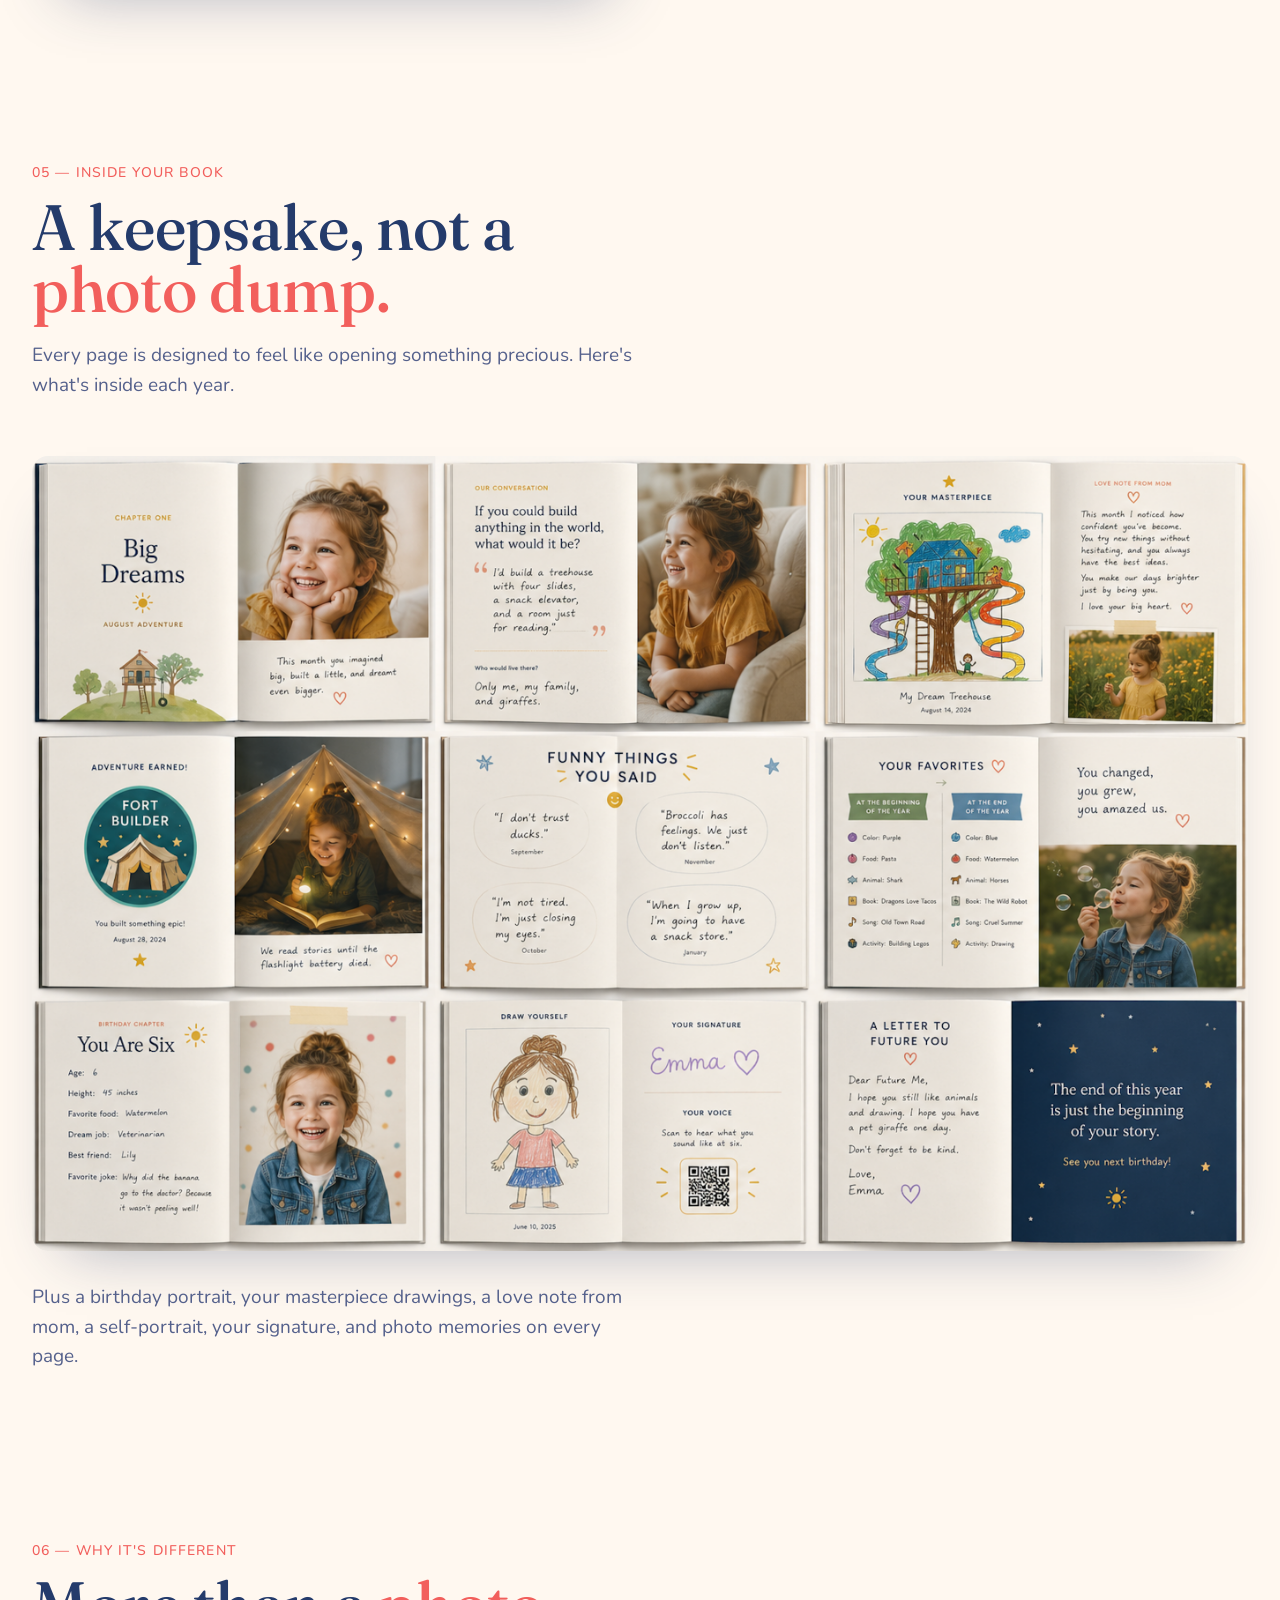
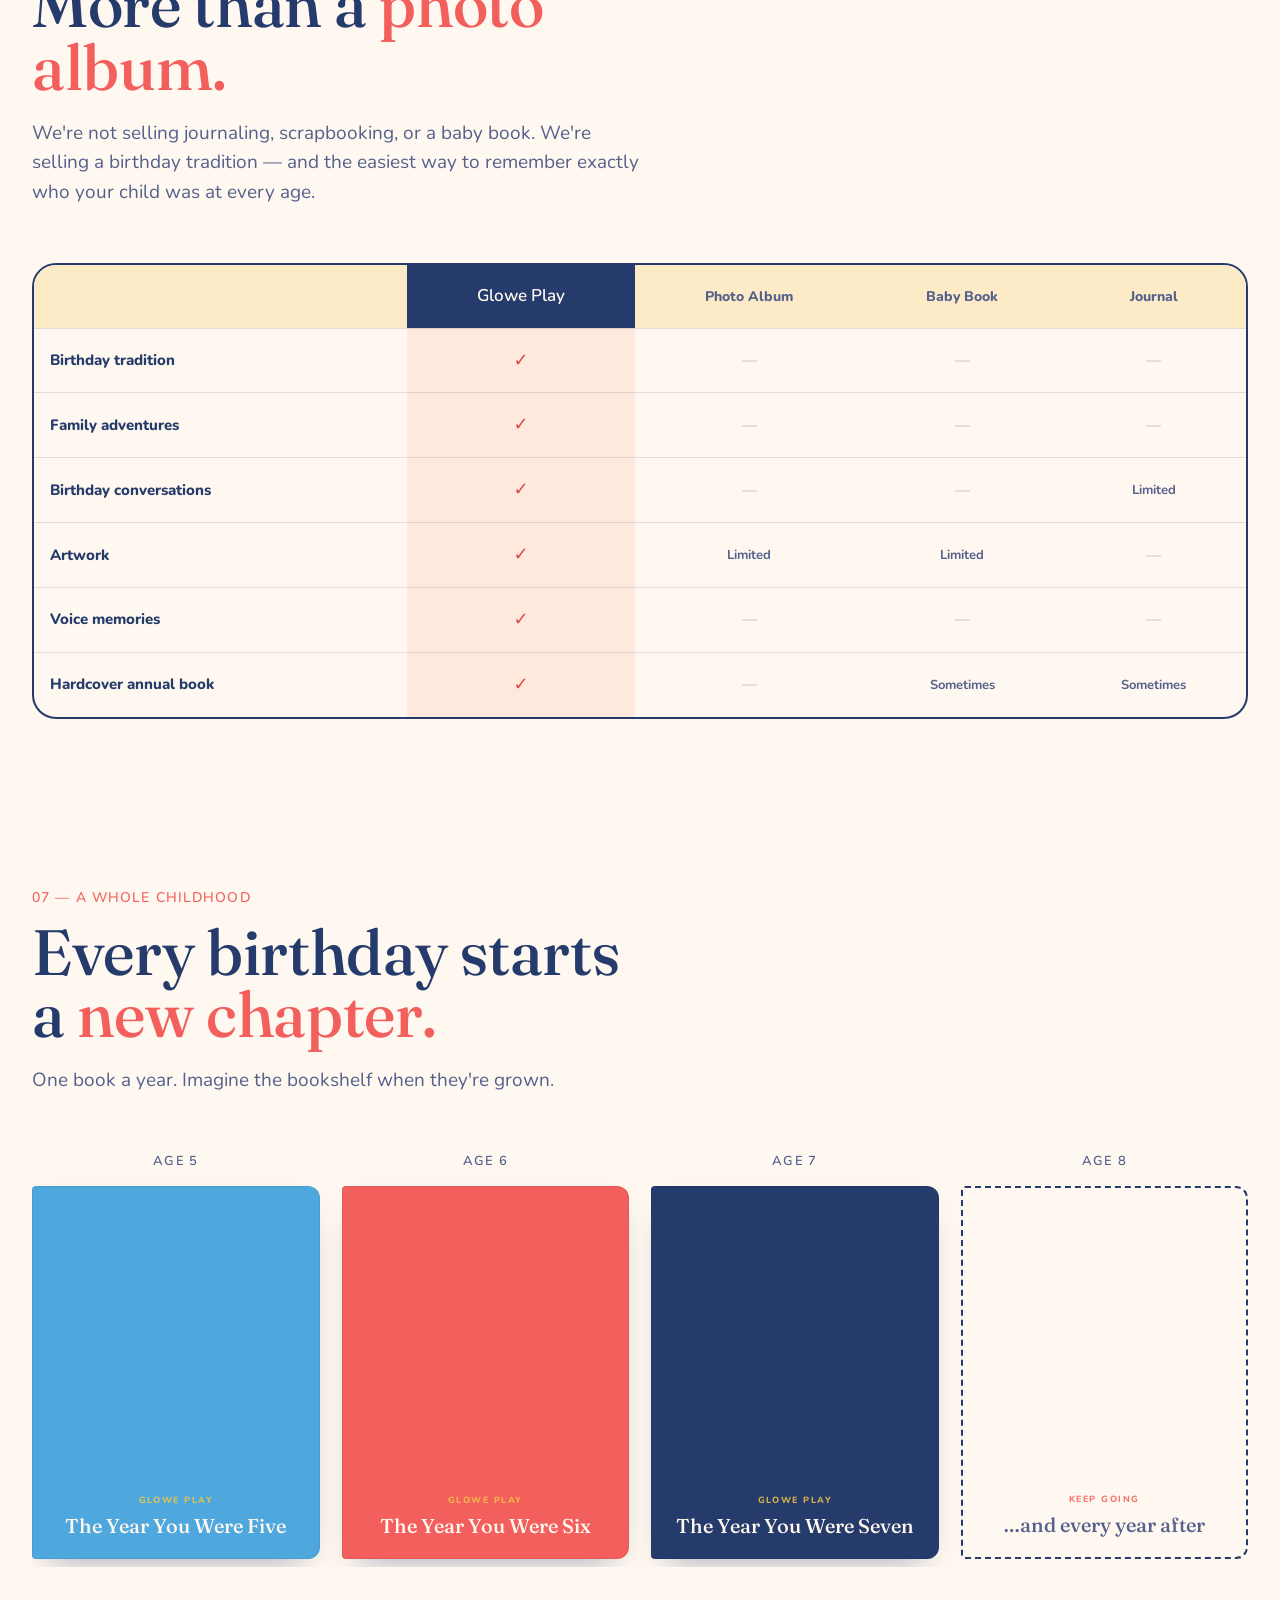
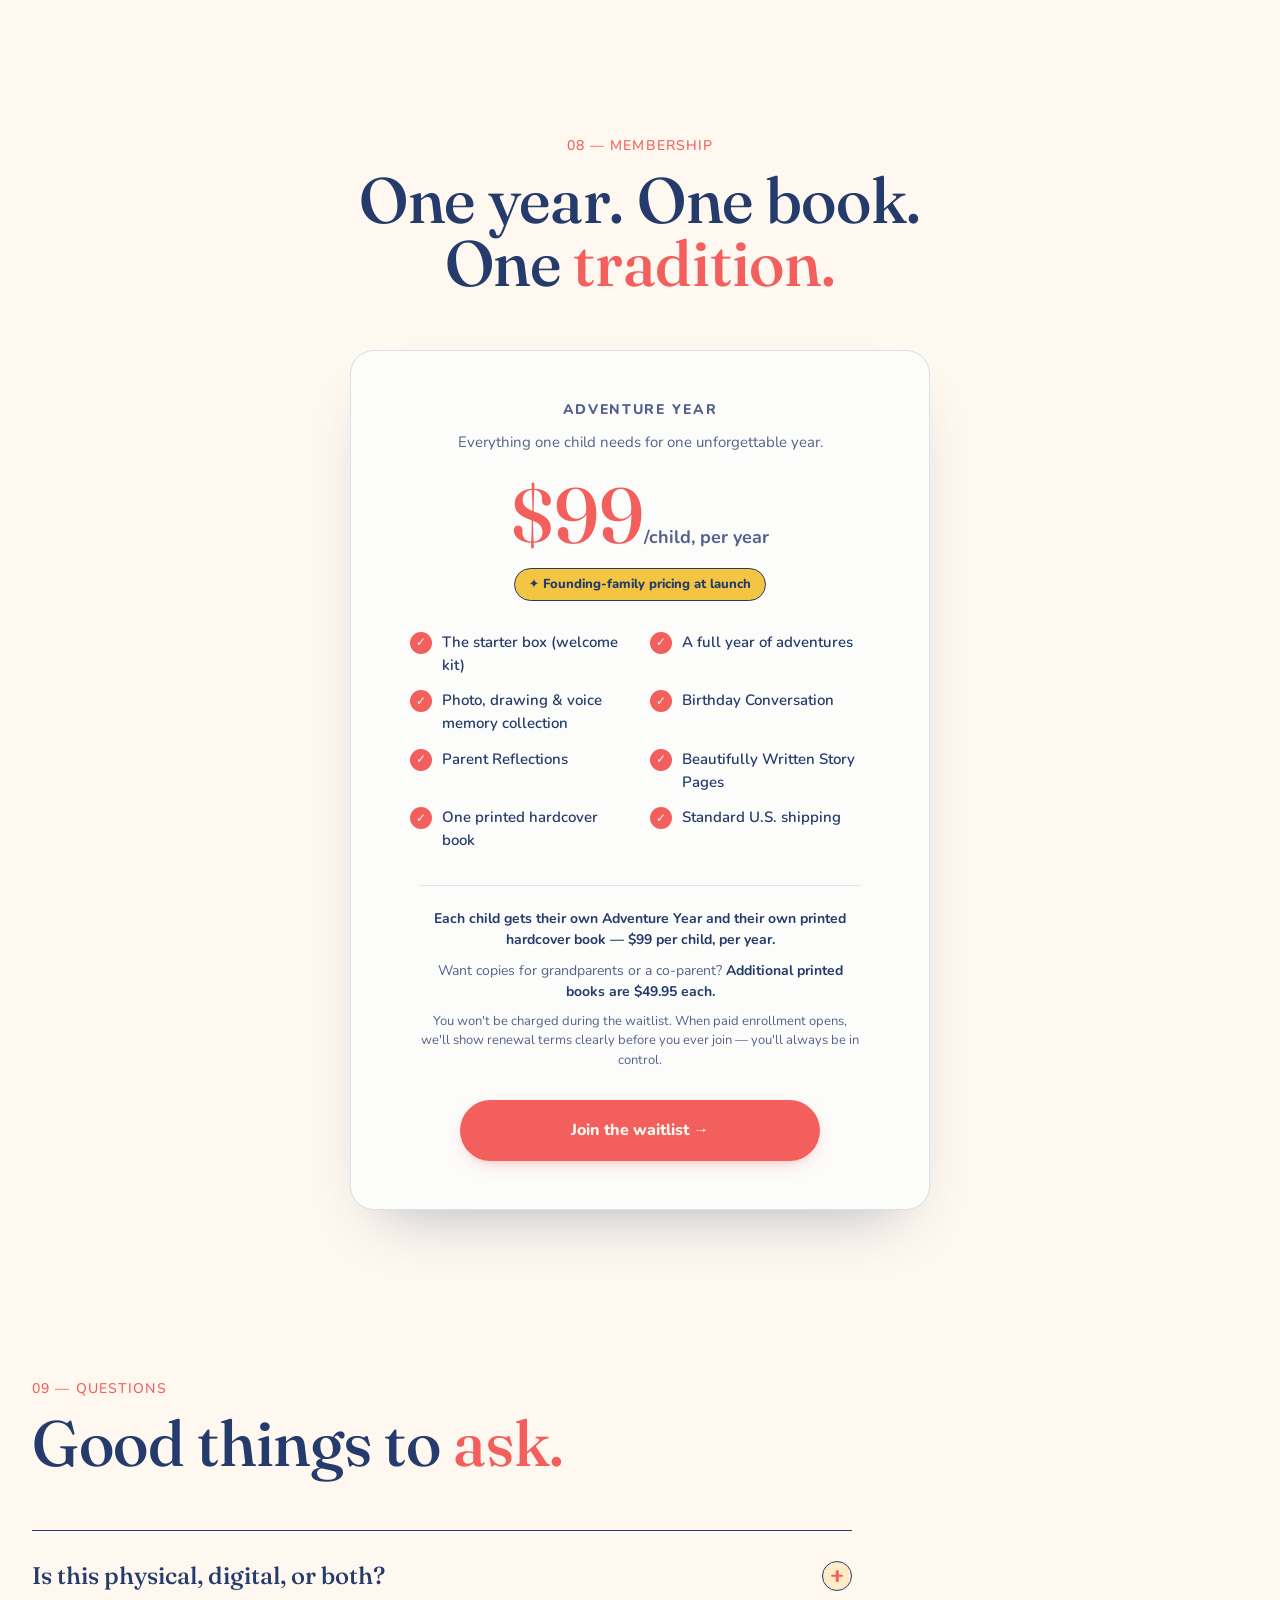
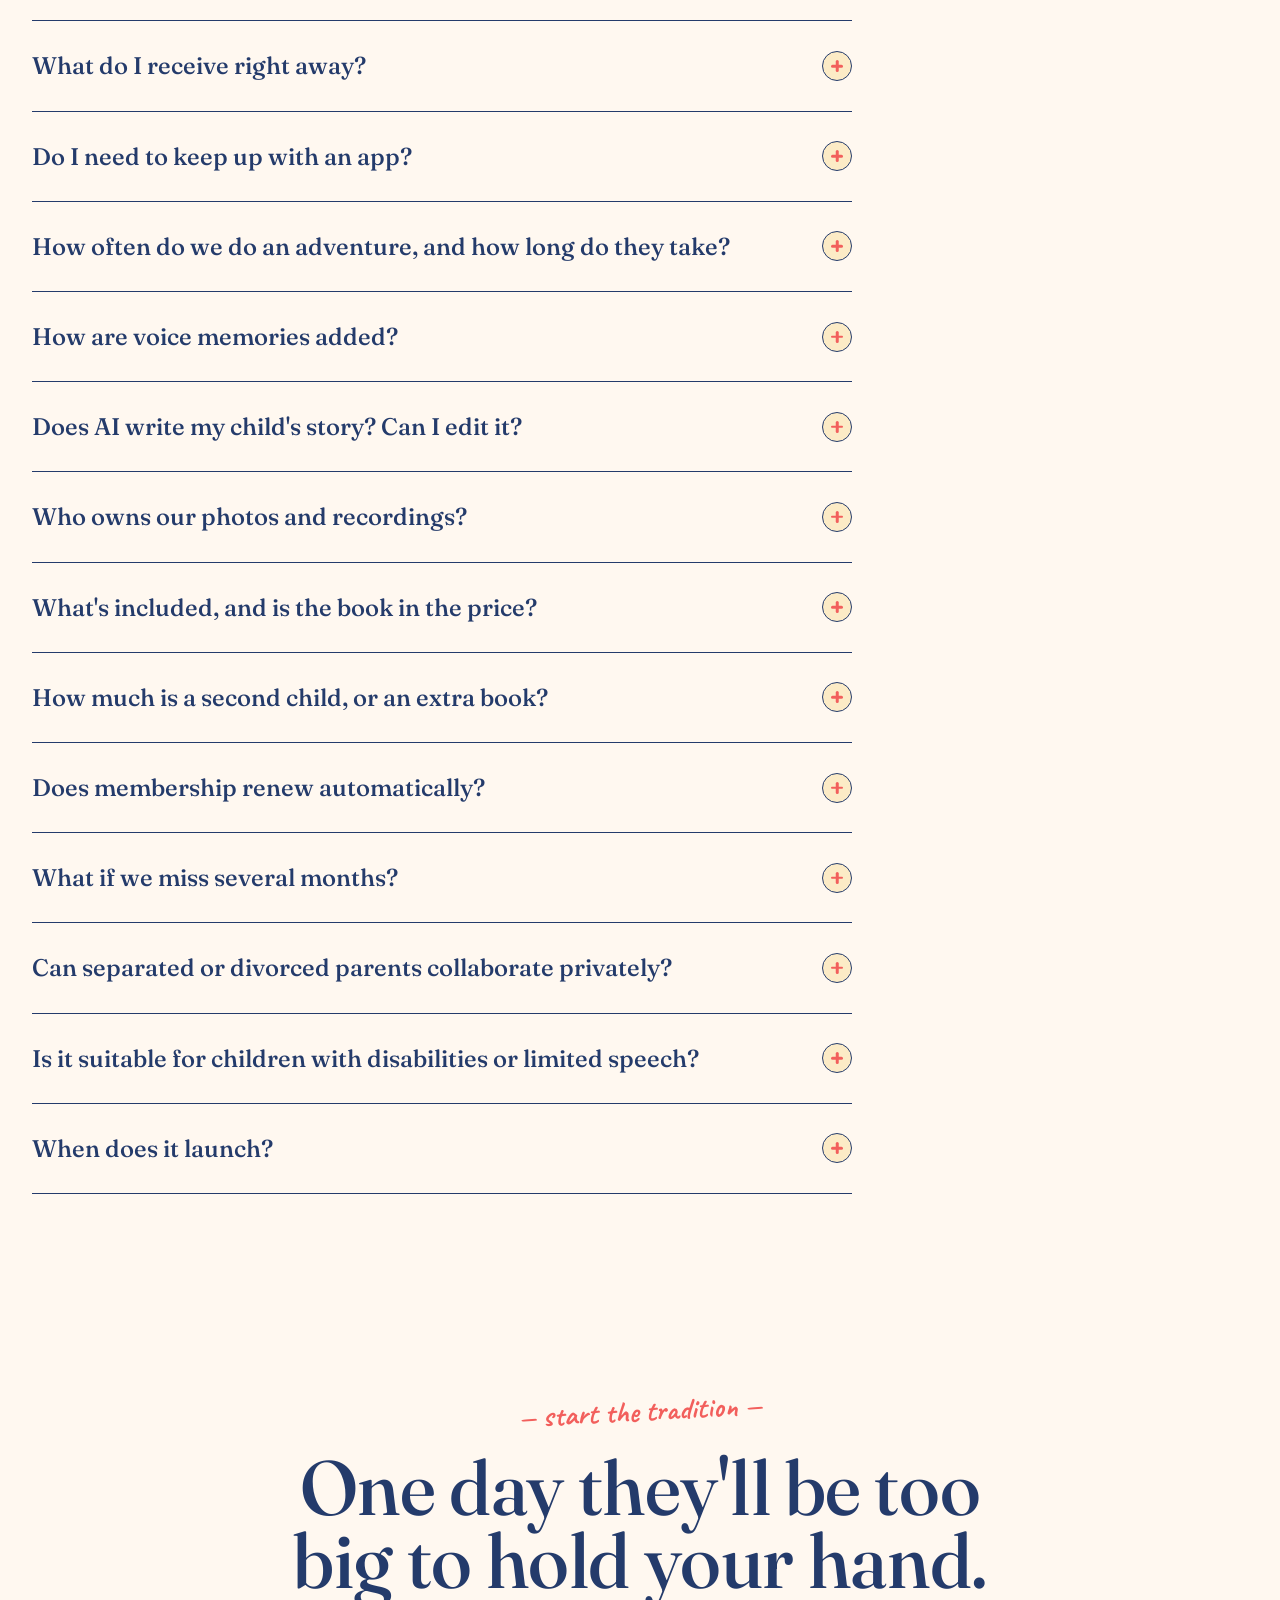
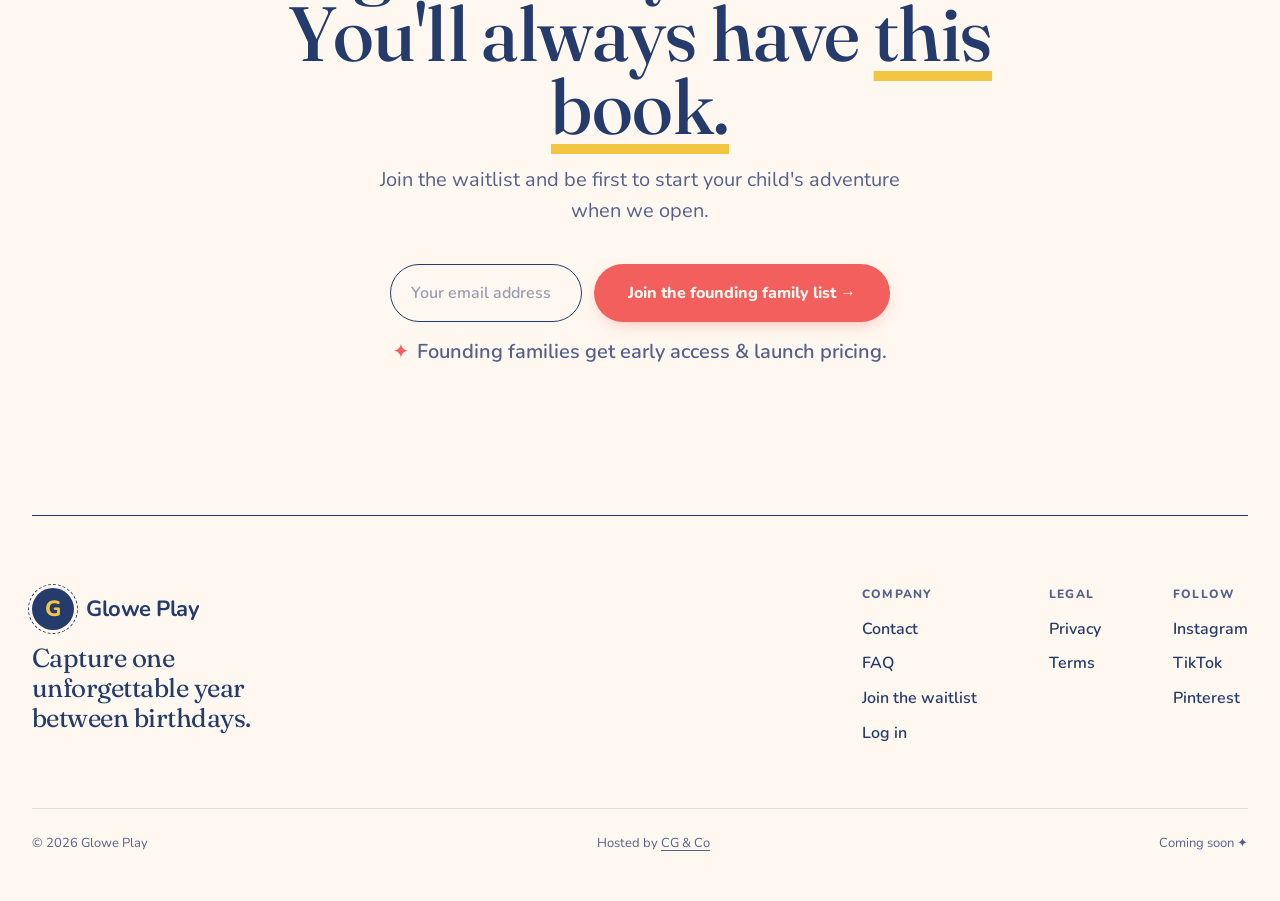
==== commit 620c8f9d: "Section 2: remove the clover spread (now 4 spreads, clean 2x2) Co-Authored-By: Claude Opus 4.8 <nore" ====
--- a/index.html
+++ b/index.html
@@ -120,7 +120,6 @@
       <figure class="spread-shot reveal"><img src="images/spread-ride.png" loading="lazy" alt="First Ride — a page from the keepsake book" onerror="this.closest('.spread-shot').remove()"></figure>
       <figure class="spread-shot reveal"><img src="images/spread-funny.png" loading="lazy" alt="Funny things you said — a page from the keepsake book" onerror="this.closest('.spread-shot').remove()"></figure>
       <figure class="spread-shot reveal"><img src="images/spread-rain.png" loading="lazy" alt="Your masterpiece — a page from the keepsake book" onerror="this.closest('.spread-shot').remove()"></figure>
-      <figure class="spread-shot reveal"><img src="images/spread-clover.png" loading="lazy" alt="A page from the keepsake book" onerror="this.closest('.spread-shot').remove()"></figure>
     </div>
   </section>
 
